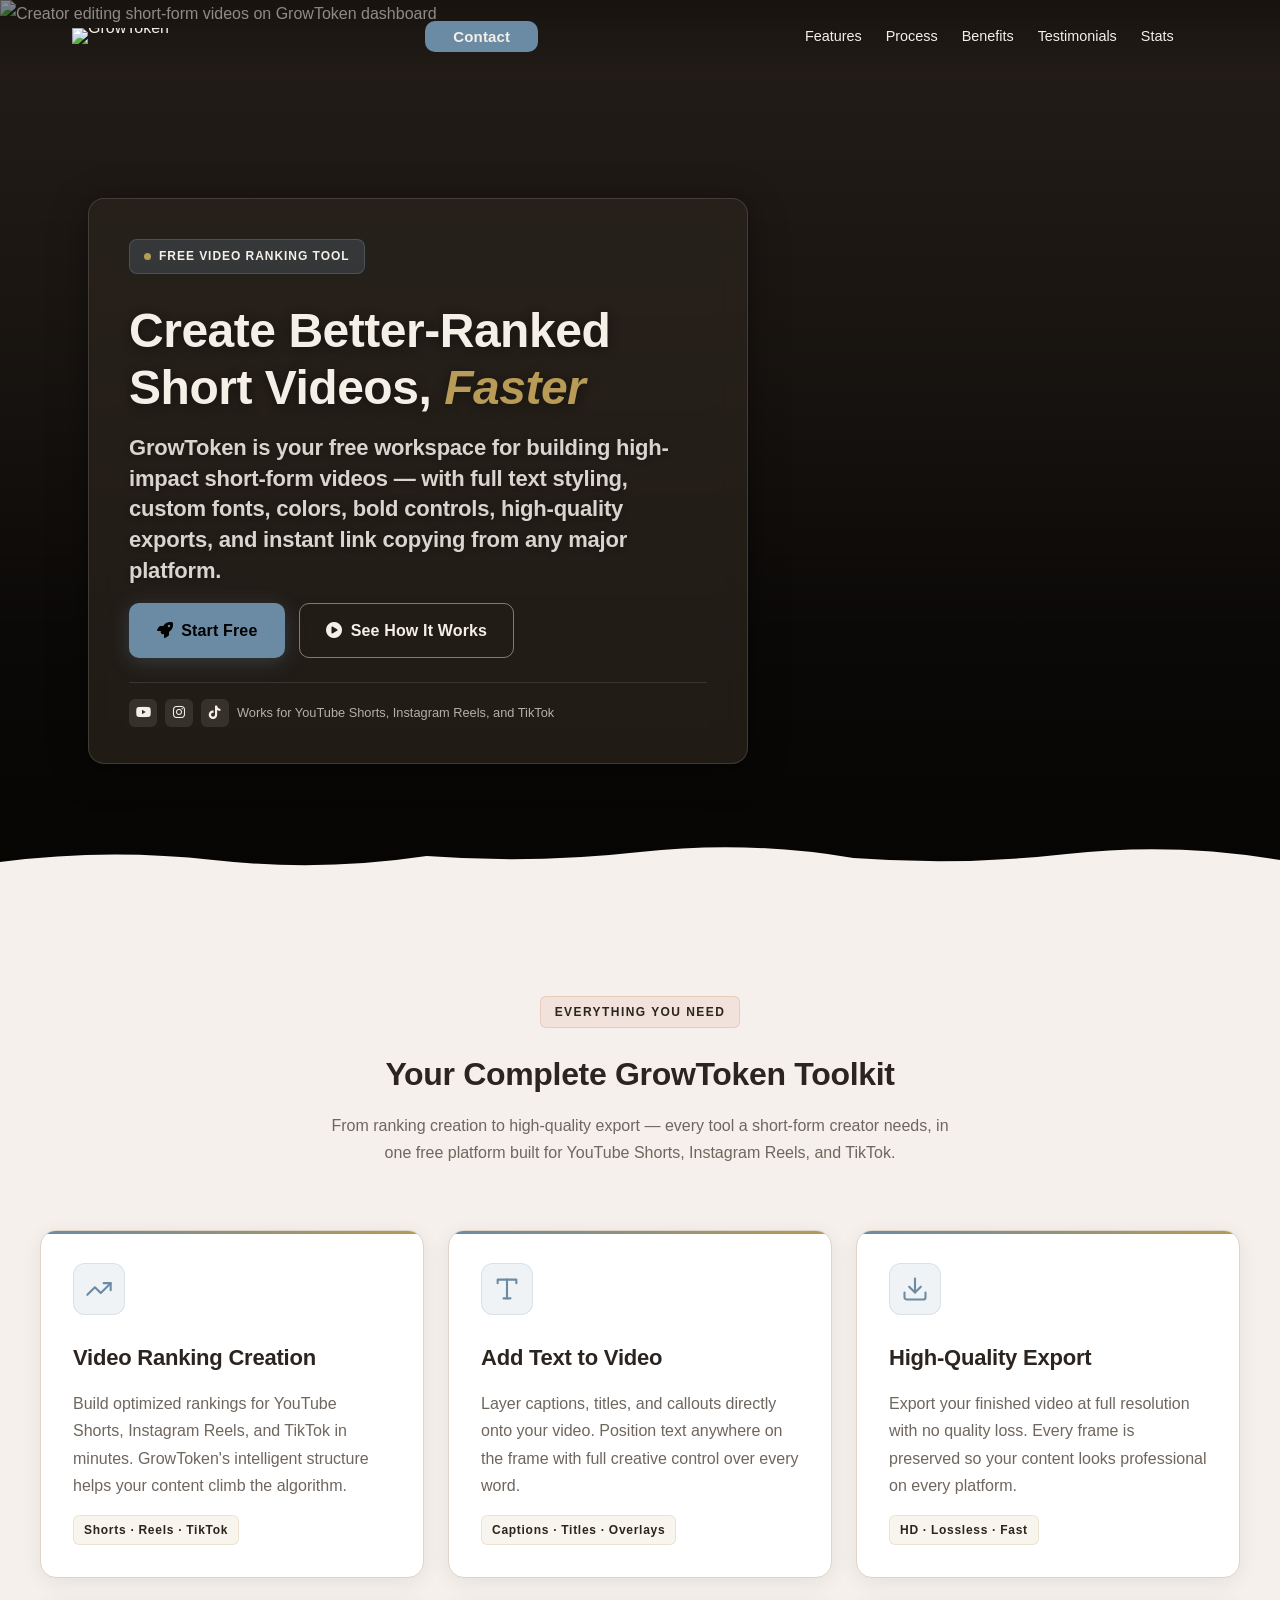
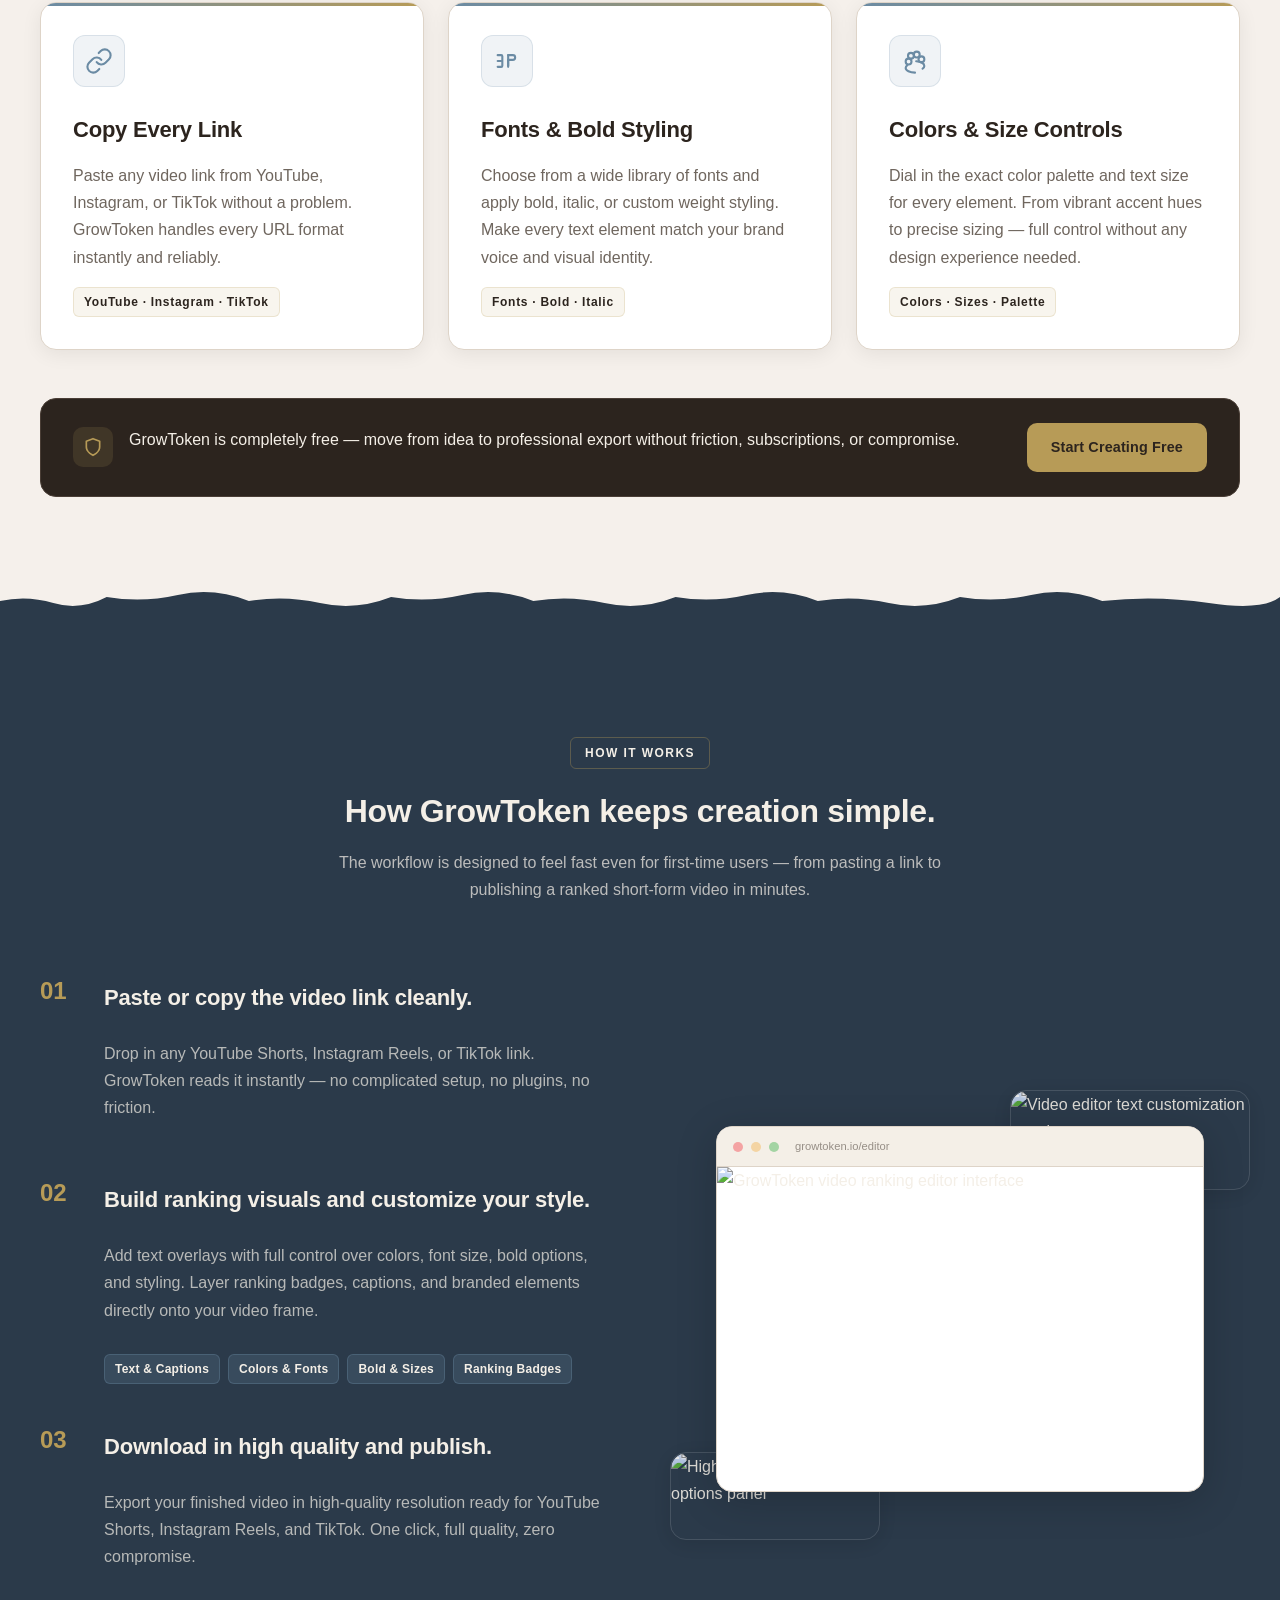
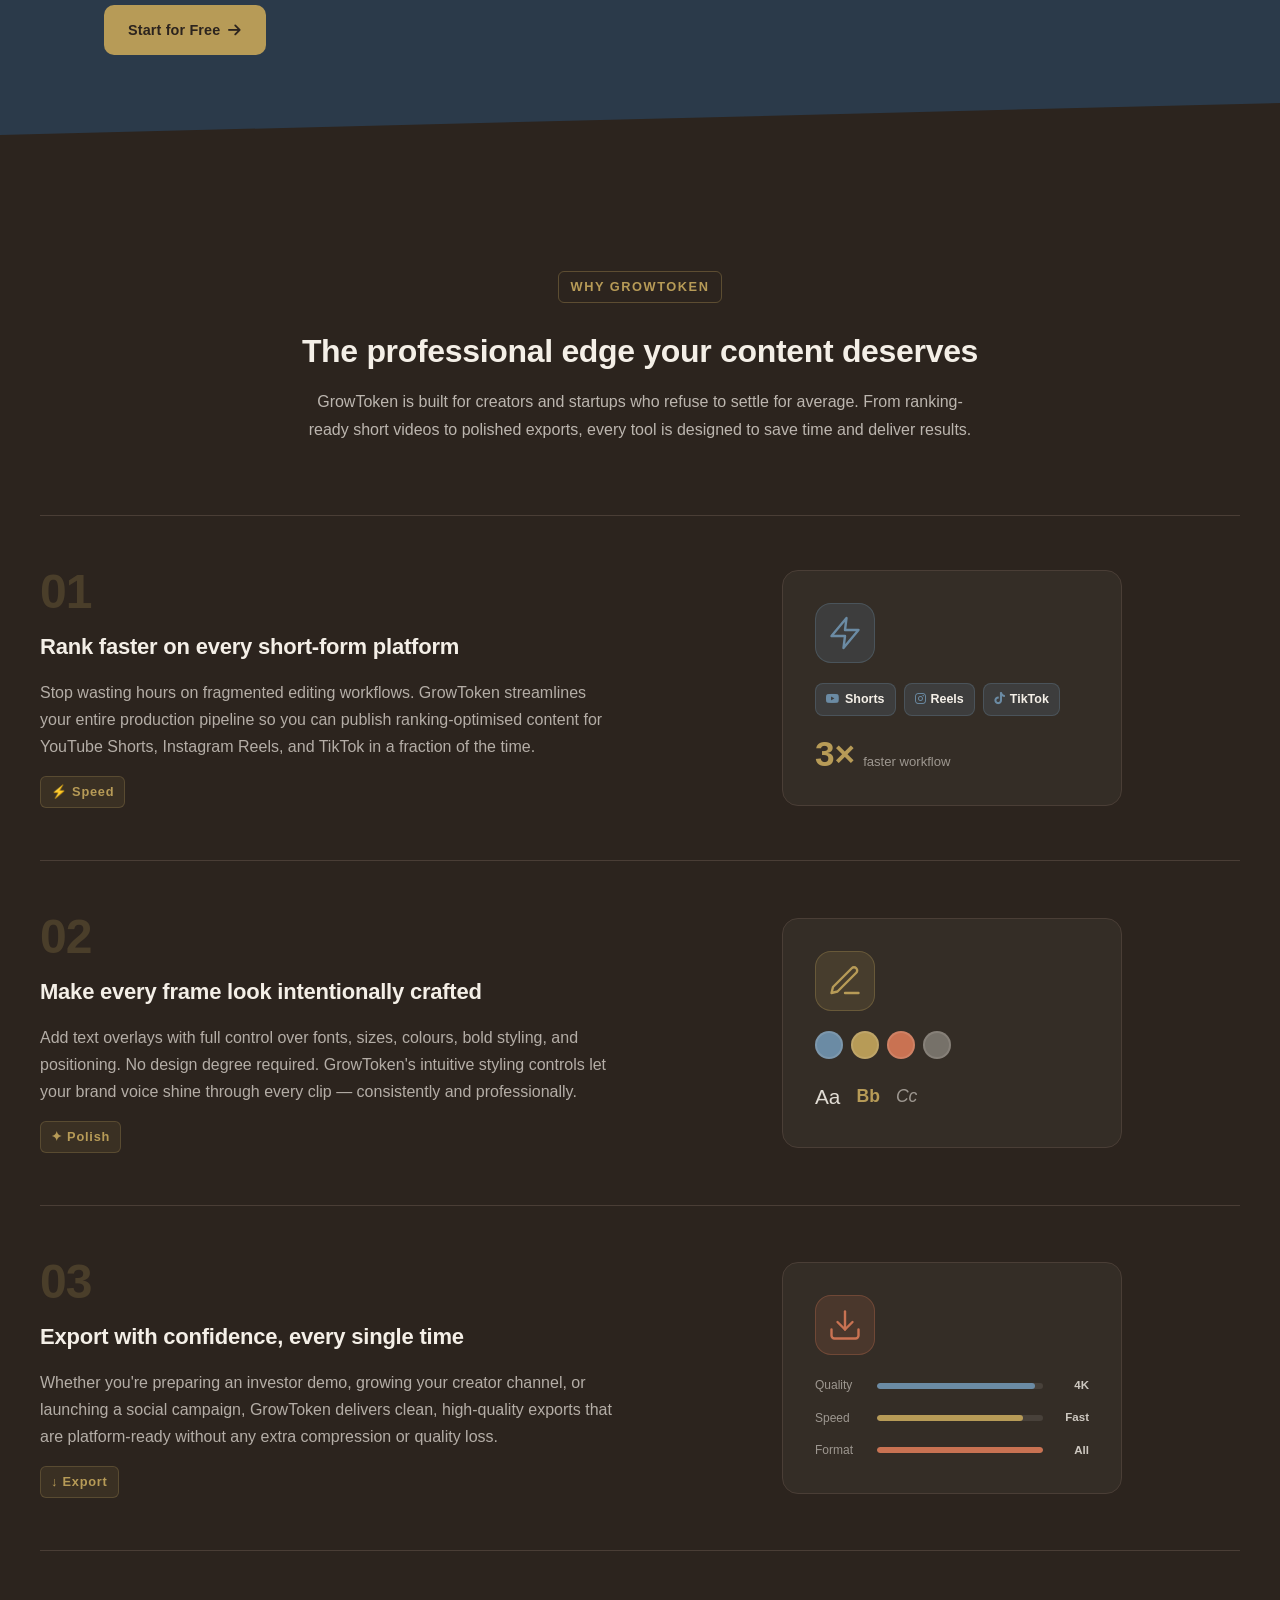
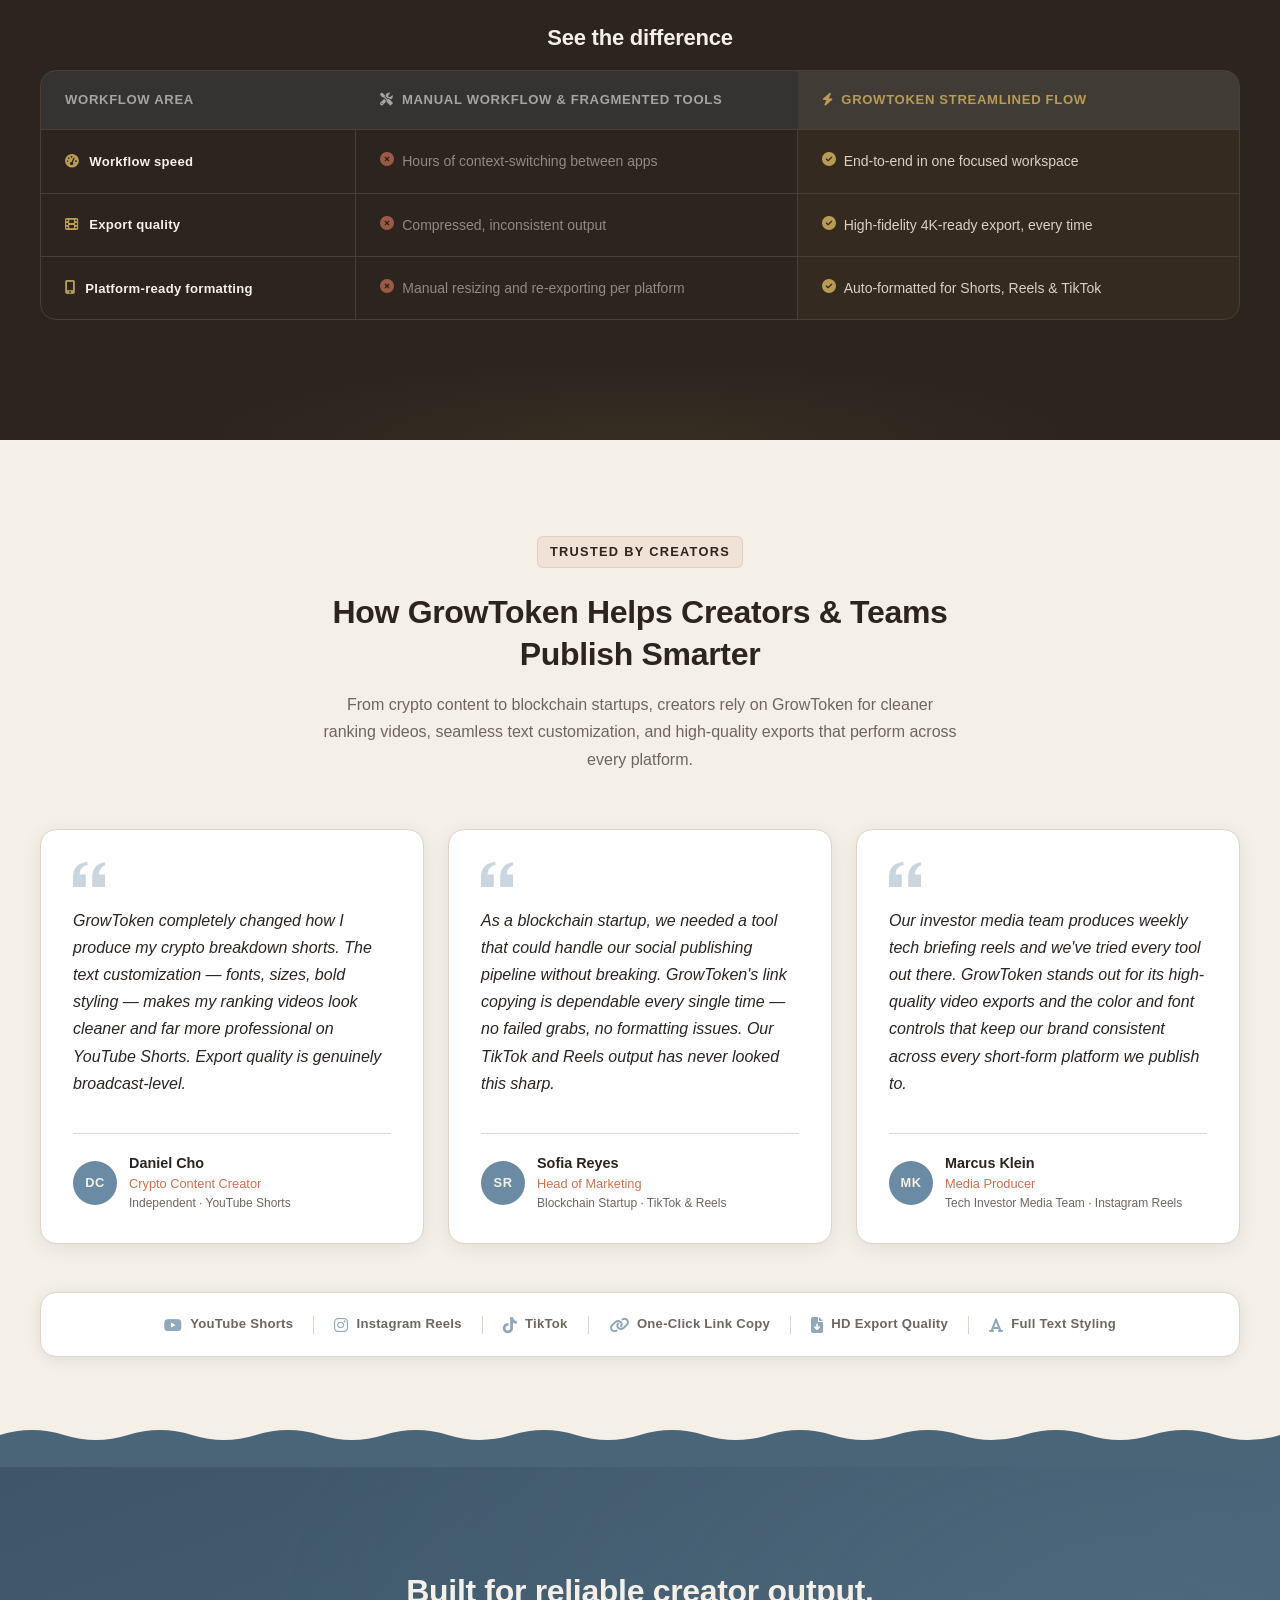
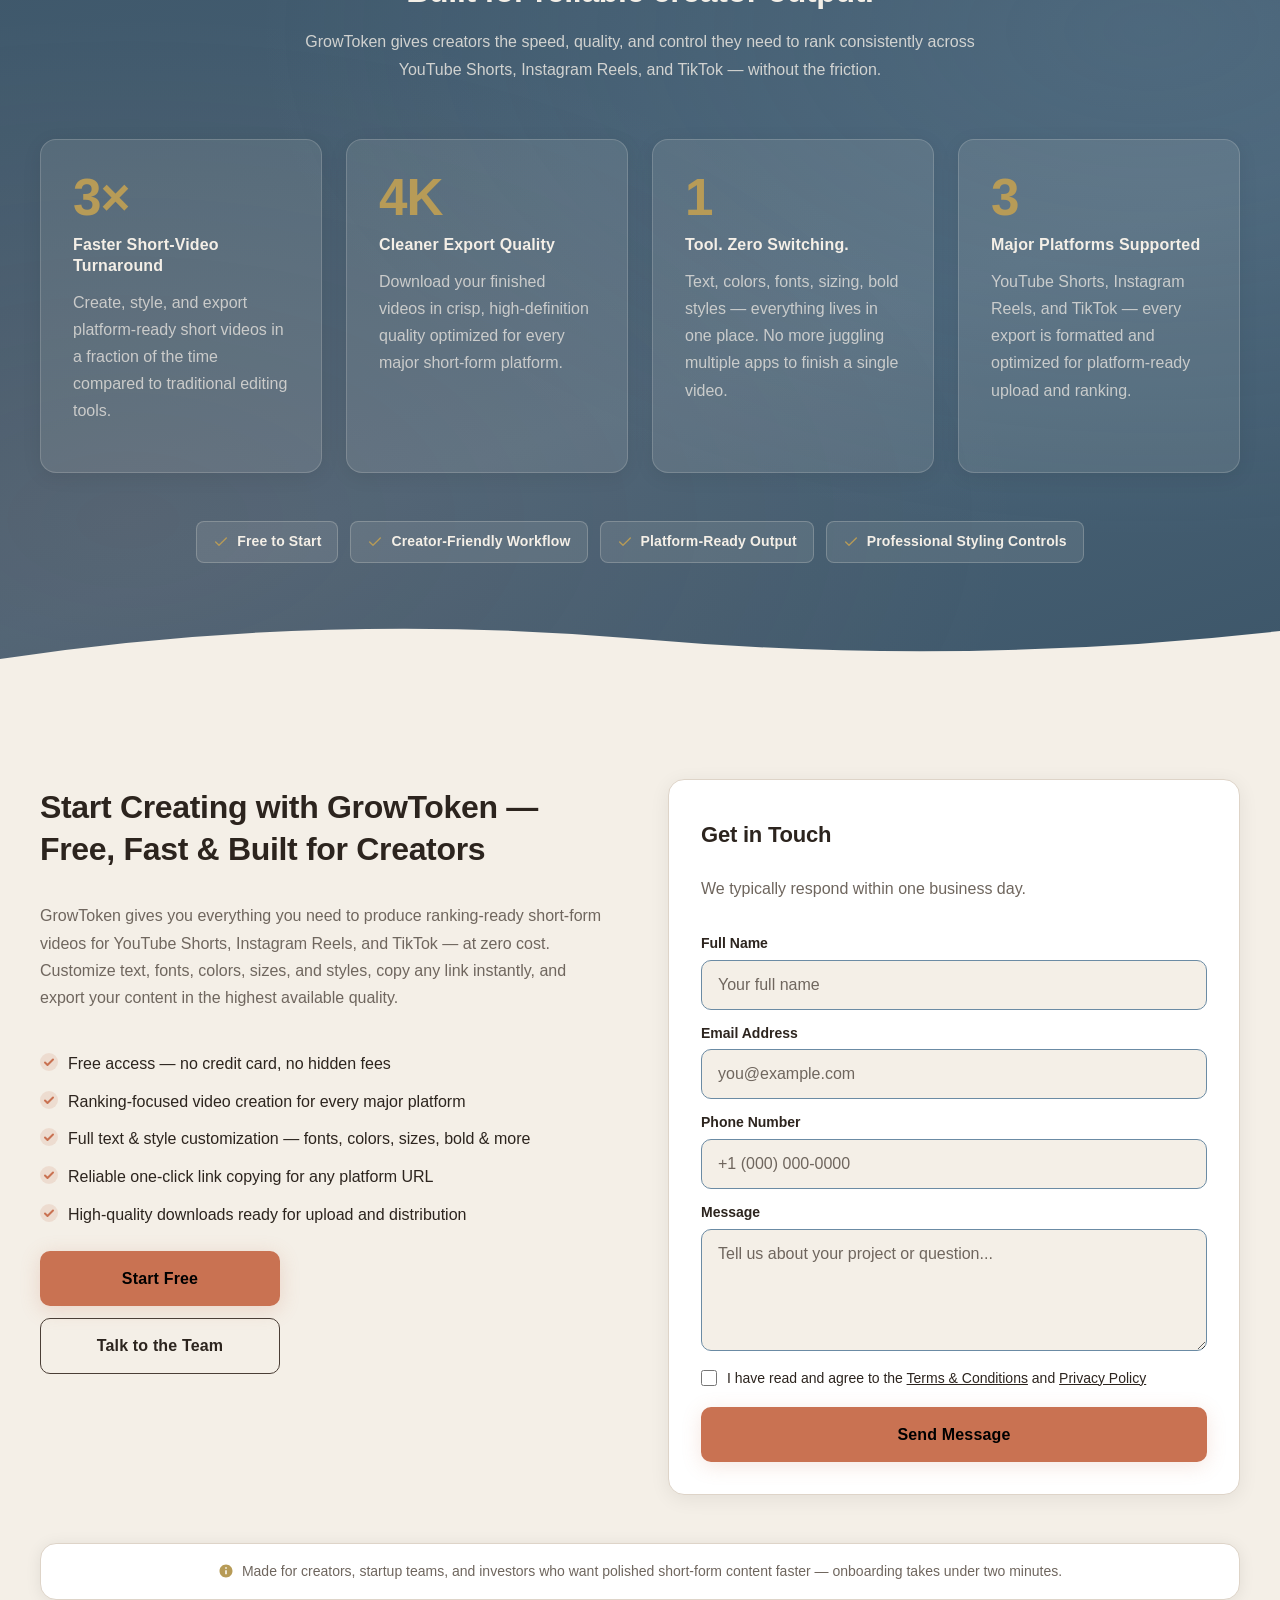
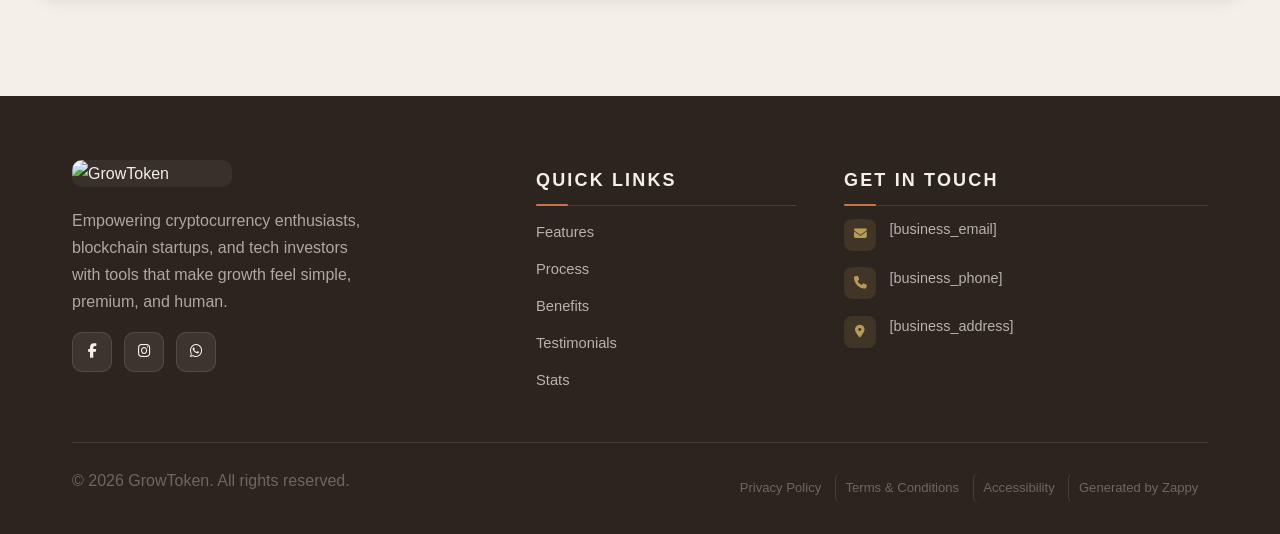
==== public/index.html @ 1a10d941 "Background sync: Progressive GitHub Sync" ====
<!doctype html><html dir="ltr" lang="en"><head><meta charset="UTF-8"><meta content="width=device-width,initial-scale=1" name="viewport"><meta content="index, follow" name="robots"><title>GrowToken — GrowToken</title><meta content="Create a free website called &quot;GrowToken&quot;. this website is about creating Video Ranking for platform like Youtube shorts, instagram Reels and Tiktok. the website" name="description"><meta content="GrowToken, growtoken, GrowToken crypto platform, blockchain token investment platform US" name="keywords"><link href="/assets/favicon.ico" rel="icon" type="image/x-icon"><link href="/assets/favicon-16x16.png" rel="icon" type="image/png" sizes="16x16"><link href="/assets/favicon-32x32.png" rel="icon" type="image/png" sizes="32x32"><link href="/assets/favicon-48x48.png" rel="icon" type="image/png" sizes="48x48"><link href="/assets/favicon-192x192.png" rel="icon" type="image/png" sizes="192x192"><link href="/assets/favicon-512x512.png" rel="icon" type="image/png" sizes="512x512"><link href="/assets/apple-touch-icon.png" rel="apple-touch-icon"><script>!function(){"use strict";var t="fbf30a2e-ebcd-4158-b88f-40928b548bb9",e="https://api.zappy5.com/api/analytics/track",a=18e5,n=2592e6,o=!0,i=!0,r=!0;var s=function(){var e="zappy_visitor_"+t,a=null;try{if(a=localStorage.getItem(e)){var o=JSON.parse(a),i=Date.now();if(i-o.created<n)return o.lastSeen=i,localStorage.setItem(e,JSON.stringify(o)),o.id}}catch(t){console.warn("Zappy Analytics: LocalStorage not available")}var r="zv_"+Date.now()+"_"+Math.random().toString(36).substr(2,9);try{localStorage.setItem(e,JSON.stringify({id:r,created:Date.now(),lastSeen:Date.now()}))}catch(t){}return r}(),c=function(){var e="zappy_session_"+t,n=null;try{if(n=sessionStorage.getItem(e)){var o=JSON.parse(n),i=Date.now();if(i-o.timestamp<a)return o.timestamp=i,sessionStorage.setItem(e,JSON.stringify(o)),o.id}}catch(t){console.warn("Zappy Analytics: SessionStorage not available")}var r="zs_"+Date.now()+"_"+Math.random().toString(36).substr(2,9);try{sessionStorage.setItem(e,JSON.stringify({id:r,timestamp:Date.now()}))}catch(t){}return r}();function l(a,n){n=n||{};var o={website_id:t,event_type:a,page_path:window.location.pathname,referrer:document.referrer||"direct",visitor_id:s,session_id:c,metadata:n};if(navigator.sendBeacon){var i=new Blob([JSON.stringify(o)],{type:"application/json"});navigator.sendBeacon(e,i)}else fetch(e,{method:"POST",headers:{"Content-Type":"application/json"},body:JSON.stringify(o),keepalive:!0}).catch(function(t){console.warn("Zappy Analytics: Failed to track event",t)})}o&&l("pageview",{title:document.title,url:window.location.href}),i&&document.addEventListener("click",function(t){var e=t.target;if("BUTTON"===e.tagName||e.closest("button")){var a="BUTTON"===e.tagName?e:e.closest("button");l("click",{element:"button",text:a.textContent.trim().substring(0,100),id:a.id||null,class:a.className||null})}else if("A"===e.tagName||e.closest("a")){var n="A"===e.tagName?e:e.closest("a");l("navigation",{element:"link",text:n.textContent.trim().substring(0,100),href:n.href,external:n.hostname!==window.location.hostname})}},!0),r&&document.addEventListener("submit",function(t){var e=t.target;l("form_submit",{form_id:e.id||null,form_name:e.name||null,form_action:e.action||null,form_method:e.method||"GET"})},!0);var d=Date.now();window.addEventListener("beforeunload",function(){l("page_unload",{time_on_page:Math.floor((Date.now()-d)/1e3),page_path:window.location.pathname})}),window.zappyAnalytics={track:l,getVisitorId:function(){return s},getSessionId:function(){return c}}}()</script><meta content="GrowToken — GrowToken" property="og:title"><meta content="Create a free website called &quot;GrowToken&quot;. this website is about creating Video Ranking for platform like Youtube shorts, instagram Reels and Tiktok. the website" property="og:description"><meta content="summary_large_image" name="twitter:card"><meta content="GrowToken — GrowToken" name="twitter:title"><meta content="Create a free website called &quot;GrowToken&quot;. this website is about creating Video Ranking for platform like Youtube shorts, instagram Reels and Tiktok. the website" name="twitter:description"><meta content="website" property="og:type"><meta content="en_US" property="og:locale"><link href="https://cdnjs.cloudflare.com/ajax/libs/font-awesome/6.4.0/css/all.min.css" rel="stylesheet"><link href="/assets/favicon.ico" rel="icon" type="image/x-icon"><link href="/assets/favicon-16x16.png" rel="icon" type="image/png" sizes="16x16"><link href="/assets/favicon-32x32.png" rel="icon" type="image/png" sizes="32x32"><link href="/assets/favicon-48x48.png" rel="icon" type="image/png" sizes="48x48"><link href="/assets/favicon-192x192.png" rel="icon" type="image/png" sizes="192x192"><link href="/assets/favicon-512x512.png" rel="icon" type="image/png" sizes="512x512"><link href="/assets/apple-touch-icon.png" rel="apple-touch-icon"><link href="https://cdn.jsdelivr.net/npm/vanilla-cookieconsent@3/dist/cookieconsent.css" rel="stylesheet"><script src="https://cdn.jsdelivr.net/npm/vanilla-cookieconsent@3/dist/cookieconsent.umd.js"></script><script src="https://cdn.jsdelivr.net/gh/mickidum/acc_toolbar/acctoolbar/acctoolbar.min.js"></script><link href="/styles.css" rel="stylesheet"><style id="zappy-dropdown-submenu-styles">#navMenu li:has(.sub-menu),.nav-menu li:has(.sub-menu),.navbar li:has(.sub-menu),nav li:has(.sub-menu){position:relative}#navMenu .sub-menu,.nav-menu .sub-menu,.navbar .sub-menu,nav .sub-menu{display:block!important;position:absolute!important;top:100%;left:0;min-width:220px;background:#fff;border-radius:8px;box-shadow:0 8px 25px rgba(0,0,0,.15);padding:8px 0;opacity:0;visibility:hidden;transform:translateY(10px);transition:all .3s ease;z-index:1000;list-style:none;pointer-events:none}#navMenu li:hover>.sub-menu,.nav-menu li:hover>.sub-menu,.navbar li:hover>.sub-menu,nav li:hover>.sub-menu{opacity:1!important;visibility:visible!important;transform:translateY(0)!important;pointer-events:auto!important}.sub-menu li{list-style:none;margin:0;padding:0}.sub-menu a{display:block!important;padding:10px 16px!important;color:var(--text-dark,#333)!important;font-weight:500;text-decoration:none;white-space:nowrap;transition:background-color .2s}.sub-menu .zappy-nav-child>a{padding-left:28px!important;font-size:.9em!important;opacity:.85!important}[dir=rtl] .sub-menu .zappy-nav-child>a,html[lang=ar] .sub-menu .zappy-nav-child>a,html[lang=he] .sub-menu .zappy-nav-child>a{padding-left:10px!important;padding-right:28px!important}.sub-menu .zappy-nav-parent>a{font-weight:600!important}.sub-menu a:hover{background-color:#f5f5f5}[dir=rtl] .nav-menu .sub-menu,[dir=rtl] .navbar .sub-menu,[dir=rtl] nav .sub-menu,html[lang=ar] .nav-menu .sub-menu,html[lang=ar] .navbar .sub-menu,html[lang=ar] nav .sub-menu,html[lang=he] .nav-menu .sub-menu,html[lang=he] .navbar .sub-menu,html[lang=he] nav .sub-menu{left:auto!important;right:0!important}.sub-menu:empty,.sub-menu:not(:has(li)):not(:has(> a)),.sub-menu:not(:has(li:not(.zappy-hidden-menu-item))):not(:has(> a)){display:none!important;opacity:0!important;visibility:hidden!important;pointer-events:none!important}li:has(.menu-group-title):hover>.sub-menu{opacity:1!important;visibility:visible!important;transform:translateY(0)!important;pointer-events:auto!important}#navMenu>li>.menu-group-title,.nav-menu>li>.menu-group-title{display:inline-block;padding:.5rem 1rem;cursor:default;user-select:none}@media (max-width:768px){#navMenu .sub-menu,.nav-menu .sub-menu,.navbar .sub-menu,nav .sub-menu{position:static!important;transform:none!important;box-shadow:none!important;background:0 0!important;max-height:0;overflow:hidden;opacity:0;visibility:hidden;transition:max-height .3s ease,opacity .3s ease;padding:0!important;border-radius:0!important}#navMenu .sub-menu.mobile-expanded,.nav-menu .sub-menu.mobile-expanded,.navbar .sub-menu.mobile-expanded{max-height:none!important;overflow-y:visible!important;opacity:1!important;visibility:visible!important;padding:8px 0 8px 16px!important}[dir=rtl] .sub-menu.mobile-expanded,html[lang=he] .sub-menu.mobile-expanded{padding:8px 16px 8px 0!important}#navMenu li:hover>.sub-menu,.nav-menu li:hover>.sub-menu,.navbar li:hover>.sub-menu,nav li:hover>.sub-menu{opacity:0;visibility:hidden;pointer-events:none}#navMenu li>.sub-menu.mobile-expanded,.nav-menu li>.sub-menu.mobile-expanded,.navbar li>.sub-menu.mobile-expanded,nav li>.sub-menu.mobile-expanded{opacity:1!important;visibility:visible!important;pointer-events:auto!important}#navMenu li:has(.sub-menu),.nav-menu li:has(.sub-menu),.navbar li:has(.sub-menu),nav li:has(.sub-menu){display:flex!important;flex-wrap:wrap!important;align-items:center!important;position:relative!important;min-height:44px!important}#navMenu li:has(.sub-menu)>a,.nav-menu li:has(.sub-menu)>a,.navbar li:has(.sub-menu)>a,nav li:has(.sub-menu)>a{flex:1!important;min-width:0!important}#navMenu li:has(.sub-menu)>.menu-group-title,.nav-menu li:has(.sub-menu)>.menu-group-title,.navbar li:has(.sub-menu)>.menu-group-title,nav li:has(.sub-menu)>.menu-group-title{flex:1!important;min-width:0!important;padding:0!important;line-height:inherit!important}#navMenu li:has(.sub-menu)>.sub-menu,.nav-menu li:has(.sub-menu)>.sub-menu,.navbar li:has(.sub-menu)>.sub-menu,nav li:has(.sub-menu)>.sub-menu{flex-basis:100%!important;width:100%!important}#navMenu li:has(.sub-menu)>a [class*=arrow],#navMenu li:has(.sub-menu)>a [class*=chevron],.nav-menu li:has(.sub-menu)>a .fa-angle-down,.nav-menu li:has(.sub-menu)>a .fa-chevron-down,.nav-menu li:has(.sub-menu)>a [class*=arrow],.nav-menu li:has(.sub-menu)>a [class*=chevron],nav li:has(.sub-menu)>a [class*=arrow],nav li:has(.sub-menu)>a [class*=chevron]{display:none!important;visibility:hidden!important}.mobile-submenu-toggle{display:flex!important;align-items:center!important;justify-content:center!important;width:44px!important;height:auto!important;background:0 0!important;border:none!important;cursor:pointer!important;color:var(--text-light)!important;position:static!important;flex-shrink:0!important;align-self:stretch!important;z-index:2!important;padding:0!important;margin:0!important}.mobile-submenu-toggle::after{content:''!important;width:0!important;height:0!important;border-left:6px solid transparent!important;border-right:6px solid transparent!important;border-top:7px solid currentColor!important;transition:transform .3s ease!important}.mobile-submenu-toggle.expanded::after{transform:rotate(180deg)!important}.sub-menu a{padding:10px 0!important;display:block!important;color:var(--text-light)!important;white-space:normal!important}.sub-menu .zappy-nav-child>a{padding-left:28px!important;font-size:.9em!important;opacity:.85!important}[dir=rtl] .sub-menu .zappy-nav-child>a,html[lang=ar] .sub-menu .zappy-nav-child>a,html[lang=he] .sub-menu .zappy-nav-child>a{padding-left:0!important;padding-right:28px!important}.sub-menu .zappy-nav-parent>a{font-weight:600!important}#navMenu.active,.nav-menu.active{max-width:100vw!important;overflow-x:hidden!important;box-sizing:border-box!important}.navbar .sub-menu li a,.zappy-products-dropdown .sub-menu a,nav.navbar .sub-menu li a{color:var(--text-light)!important}}@media (min-width:769px){.mobile-submenu-toggle{display:none!important}}</style><style id="zappy-widget-visibility">#mic-access-tool-box,#mic-access-tool-general-button,#mic-init-access-tool #mic-access-tool-box,#mic-init-access-tool #mic-access-tool-general-button,#mic-init-access-tool .mic-access-tool-general-button,._access-icon,._access-menu,.mic-access-tool-box,.mic-access-tool-general-button,div[id*=mic-access-tool-box]{display:none!important;visibility:hidden!important;opacity:0!important;pointer-events:none!important}</style></head><body><nav class="navbar"><button class="mobile-toggle" aria-label="Menu" id="mobileToggle"><svg viewBox="0 0 24 24" fill="none" height="24" width="24" class="hamburger-icon"><path d="M3 12h18M3 6h18M3 18h18" stroke="currentColor" stroke-linecap="round" stroke-width="2"></path></svg> <svg viewBox="0 0 24 24" fill="none" height="24" width="24" class="close-icon" style="display:none"><path d="M18 6L6 18M6 6l12 12" stroke="currentColor" stroke-linecap="round" stroke-width="2"></path></svg></button> <button class="phone-header-btn" aria-label="Call" data-phone=""><svg viewBox="0 0 24 24" fill="currentColor" height="20" width="20"><path d="M22 16.92v3a2 2 0 0 1-2.18 2 19.79 19.79 0 0 1-8.63-3.07 19.5 19.5 0 0 1-6-6 19.79 19.79 0 0 1-3.07-8.67A2 2 0 0 1 4.11 2h3a2 2 0 0 1 2 1.72 12.84 12.84 0 0 0 .7 2.81 2 2 0 0 1-.45 2.11L8.09 9.91a16 16 0 0 0 6 6l1.27-1.27a2 2 0 0 1 2.11-.45 12.84 12.84 0 0 0 2.81.7A2 2 0 0 1 22 16.92z"></path></svg></button><div class="nav-container"><div class="nav-brand"><a href="/" class="logo-link"><img alt="GrowToken" src="/assets/growtoken-general-logo.webp" class="logo"></a></div><ul class="nav-menu" id="navMenu"><li><a href="#features">Features</a></li><li><a href="#process">Process</a></li><li><a href="#benefits">Benefits</a></li><li><a href="#testimonials">Testimonials</a></li><li><a href="#stats">Stats</a></li></ul><div class="nav-cta-container"><a href="#contact" class="nav-cta-btn">Contact</a></div></div></nav><script>window.addEventListener("load",function(){const e=document.querySelector(".navbar, nav, header");if(!e)return void console.log("[Navbar] Navbar element not found");let t=document.getElementById("mobileToggle")||document.querySelector(".mobile-toggle")||document.querySelector(".hamburger")||document.querySelector(".hamburger-menu")||document.querySelector(".menu-toggle")||document.querySelector(".burger-menu")||document.querySelector('[aria-label="Menu"]')||document.querySelector('[aria-label="תפריט"]');const o=document.querySelector(".phone-header-btn"),n=window.getComputedStyle(e);let r=n.backgroundColor;if(console.log("[Navbar] Initial navbar background:",r),"transparent"===r||"rgba(0, 0, 0, 0)"===r||r.startsWith("rgba")&&r.includes(", 0)")){const e=n.backgroundImage;if(e&&"none"!==e)console.log("[Navbar] Navbar has background image/gradient, using dark text"),r="rgb(240, 240, 240)";else{const e=window.getComputedStyle(document.body).backgroundColor;console.log("[Navbar] Navbar transparent, using body background:",e),r=e}}const i=r.match(/\d+/g);if(i&&i.length>=3){const e=(.299*parseInt(i[0])+.587*parseInt(i[1])+.114*parseInt(i[2]))/255;console.log("[Navbar] Mobile button colors preserved from Claude CSS (luminance:",e.toFixed(2)+")");const n=document.createElement("style");n.id="zappy-mobile-nav-fix";document.documentElement.lang;document.documentElement.dir,n.textContent='\n        /* Hide mobile buttons on desktop, show only on mobile */\n        @media (min-width: 769px) {\n          .mobile-toggle,\n          .phone-header-btn {\n            display: none !important;\n          }\n        }\n        \n        /* Show and position mobile buttons correctly on mobile */\n        @media (max-width: 768px) {\n          .mobile-toggle,\n          .phone-header-btn {\n            position: absolute !important;\n            top: 50% !important;\n            transform: translateY(-50%) !important;\n            z-index: 1001 !important;\n            display: flex !important;\n            align-items: center !important;\n            justify-content: center !important;\n            width: 36px !important;\n            height: 36px !important;\n            border-radius: 50% !important;\n            border: none !important;\n            cursor: pointer !important;\n            padding: 6px !important;\n            background: none !important;\n            color: var(--nav-text, var(--text-light)) !important;\n          }\n          \n          /* LTR positioning (default): hamburger LEFT, phone RIGHT */\n          html:not([dir="rtl"]):not([lang="he"]):not([lang="ar"]) .mobile-toggle,\n          html[dir="ltr"] .mobile-toggle {\n            left: 12px !important;\n            right: auto !important;\n          }\n          html:not([dir="rtl"]):not([lang="he"]):not([lang="ar"]) .phone-header-btn,\n          html[dir="ltr"] .phone-header-btn {\n            right: 12px !important;\n            left: auto !important;\n          }\n          \n          /* RTL positioning: hamburger RIGHT, phone LEFT */\n          html[dir="rtl"] .mobile-toggle,\n          html[lang="he"] .mobile-toggle,\n          html[lang="ar"] .mobile-toggle {\n            right: 12px !important;\n            left: auto !important;\n          }\n          html[dir="rtl"] .phone-header-btn,\n          html[lang="he"] .phone-header-btn,\n          html[lang="ar"] .phone-header-btn {\n            left: 12px !important;\n            right: auto !important;\n          }\n          \n          /* CRITICAL: Ensure nav-container has min-height on mobile */\n          /* All children are positioned absolutely/fixed on mobile, so height:auto collapses to 0 */\n          .nav-container {\n            min-height: 70px !important;\n            position: relative !important;\n          }\n          \n          /* Ensure SVG icons are properly sized and inherit color */\n          .mobile-toggle svg,\n          .phone-header-btn svg {\n            width: 24px !important;\n            height: 24px !important;\n            /* Don\'t force display - let JavaScript control hamburger/close toggle */\n          }\n          \n          /* Reset nav-cta-container on mobile - remove desktop box-shadow/padding */\n          /* that creates a visible ghost box when CTA button is hidden */\n          .nav-cta-container {\n            box-shadow: none !important;\n            padding: 0 !important;\n          }\n          \n          /* Hide nav-cta-container entirely on mobile when there\'s no lang-switcher */\n          /* (only the CTA button is inside, and it\'s hidden on mobile) */\n          .nav-cta-container:not(:has(.lang-switcher)) {\n            display: none !important;\n          }\n          \n          /* CRITICAL: Prevent hero image fade gradient from bleeding over headline text */\n          /* The .image-fade-gradient has bottom: -30px (extends below parent) */\n          /* On mobile stacked layout, this overlaps the h1 text below the image */\n          .hero-image-column {\n            overflow: hidden !important;\n          }\n          .image-fade-gradient {\n            bottom: 0 !important;\n          }\n          \n          /* Hide desktop language switcher on mobile - hamburger menu handles it */\n          /* High specificity to override stored CSS */\n          .lang-switcher,\n          .nav-cta-container .lang-switcher,\n          .nav-container .lang-switcher,\n          .navbar .lang-switcher,\n          .navbar .nav-cta-container .lang-switcher {\n            display: none !important;\n          }\n        }\n      ';const r=document.getElementById("zappy-mobile-nav-fix");r&&r.remove(),document.head.appendChild(n),console.log("[Navbar] Critical CSS injected for mobile nav positioning");const l=window.innerWidth<=768;if(t){const e=t.querySelector(".hamburger-icon"),o=t.querySelector(".close-icon");e&&(e.style.setProperty("width","24px","important"),e.style.setProperty("height","24px","important"),e.style.setProperty("display","block","important")),o&&(o.style.setProperty("width","24px","important"),o.style.setProperty("height","24px","important"),o.style.setProperty("display","none","important")),l?(t.style.setProperty("position","absolute","important"),t.style.setProperty("top","50%","important"),t.style.setProperty("transform","translateY(-50%)","important"),t.style.setProperty("z-index","1001","important"),t.style.removeProperty("left"),t.style.removeProperty("right"),console.log("[Navbar] Mobile toggle positioning applied (mobile viewport)")):(t.style.removeProperty("position"),t.style.removeProperty("top"),t.style.removeProperty("transform"),t.style.removeProperty("z-index"),t.style.removeProperty("left"),t.style.removeProperty("right"),console.log("[Navbar] Desktop viewport - cleared mobile toggle inline positioning"))}if(o){const e=o.querySelector("svg");e&&(e.style.width="24px",e.style.height="24px",e.setAttribute("width","24"),e.setAttribute("height","24")),l?(o.style.setProperty("position","absolute","important"),o.style.setProperty("top","50%","important"),o.style.setProperty("transform","translateY(-50%)","important"),o.style.setProperty("z-index","1001","important"),o.style.removeProperty("left"),o.style.removeProperty("right"),console.log("[Navbar] Phone button positioning applied (mobile viewport)")):(o.style.removeProperty("position"),o.style.removeProperty("top"),o.style.removeProperty("transform"),o.style.removeProperty("z-index"),o.style.removeProperty("left"),o.style.removeProperty("right"),console.log("[Navbar] Desktop viewport - cleared phone button inline positioning"))}}else console.log("[Navbar] Could not parse background color:",r);t=document.getElementById("mobileToggle")||document.querySelector(".mobile-toggle")||document.querySelector(".hamburger")||document.querySelector(".hamburger-menu")||document.querySelector(".menu-toggle")||document.querySelector(".burger-menu")||document.querySelector('[aria-label="Menu"]')||document.querySelector('[aria-label="תפריט"]');const l=document.getElementById("navMenu")||document.querySelector(".nav-menu")||document.querySelector(".nav-links")||document.querySelector("nav ul:not(.submenu)");if(!t||!l)return void console.log("[Navbar] Mobile toggle or menu not found:",{toggle:!!t,menu:!!l});l.id||(l.id="navMenu"),console.log("[Navbar] Initializing mobile menu...");const a=t.cloneNode(!0);t.parentNode.replaceChild(a,t),a.addEventListener("click",function(e){e.preventDefault(),e.stopPropagation();const t=this.querySelector(".hamburger-icon"),o=this.querySelector(".close-icon");l.classList.contains("active")?(l.classList.remove("active"),t&&t.style.setProperty("display","block","important"),o&&o.style.setProperty("display","none","important"),document.body.style.overflow="",console.log("[Navbar] Menu closed")):(l.classList.add("active"),t&&t.style.setProperty("display","none","important"),o&&o.style.setProperty("display","block","important"),document.body.style.overflow="hidden",console.log("[Navbar] Menu opened"))}),l.querySelectorAll("a").forEach(function(e){e.addEventListener("click",function(){if("#"===this.getAttribute("href"))return;const e=a.querySelector(".hamburger-icon"),t=a.querySelector(".close-icon");l.classList.remove("active"),e&&e.style.setProperty("display","block","important"),t&&t.style.setProperty("display","none","important"),document.body.style.overflow="",console.log("[Navbar] Menu closed (link clicked)")})});var s=l.querySelectorAll(".dropdown-toggle");s.forEach(function(e){e.addEventListener("click",function(e){e.preventDefault(),e.stopPropagation();var t=this.closest(".nav-dropdown");t&&(t.parentNode.querySelectorAll(".nav-dropdown.open").forEach(function(e){e!==t&&e.classList.remove("open")}),t.classList.toggle("open"),console.log("[Navbar] Dropdown toggled:",t.classList.contains("open")?"open":"closed"))})}),document.addEventListener("click",function(e){e.target.closest(".nav-dropdown")||document.querySelectorAll(".nav-dropdown.open").forEach(function(e){e.classList.remove("open")})}),console.log("[Navbar] Dropdown handlers initialized for "+s.length+" dropdowns"),o&&o.addEventListener("click",function(){const e=document.querySelectorAll('a[href^="tel:"]'),t=e.length>0?e[0].getAttribute("href").replace("tel:",""):"[business_phone]";window.location.href="tel:"+t,console.log("[Navbar] Phone button clicked")}),console.log("[Navbar] Mobile menu initialized successfully");const p=function(){const e=document.querySelector(".whatsapp-float");e&&(window.innerWidth>=769?(e.style.setProperty("display","none","important"),e.style.setProperty("visibility","hidden","important"),e.style.setProperty("opacity","0","important"),e.style.setProperty("pointer-events","none","important"),console.log("[WhatsApp] Button hidden on desktop")):(e.style.removeProperty("display"),e.style.removeProperty("visibility"),e.style.removeProperty("opacity"),e.style.removeProperty("pointer-events"),console.log("[WhatsApp] Button visible on mobile")))};let c;p(),window.addEventListener("resize",function(){clearTimeout(c),c=setTimeout(p,100)})})</script><main><section class="home-hero-section" data-layout-spec="Home-hero" id="hero" data-hero-type="fullscreen-scrim"><div class="home-hero-bg"><img alt="Creator editing short-form videos on GrowToken dashboard" src="/assets/site-home-hero-image-1.webp" data-context="A warm cinematic wide-angle shot of a modern content creator at a sleek editing desk, working on a polished video editing dashboard on a large monitor. The screen shows short-form video editing tools with colorful text overlays, font controls, and platform icons for YouTube Shorts, Instagram Reels, and TikTok. The room has soft warm ambient lighting with dusty blue and terracotta UI accents visible on screen. Bokeh blur in the background creates a professional studio atmosphere. Realistic, editorial photography style, muted warm tones." data-placeholder="home-hero-image-1" height="900" width="1440" data-hero-bg="true"></div><div class="home-hero-scrim" aria-hidden="true"></div><div class="home-hero-container"><div class="home-hero-card"><div class="home-hero-badge"><span class="home-hero-badge-dot" aria-hidden="true"></span> Free Video Ranking Tool</div><h1 class="home-hero-h1">Create Better-Ranked<br>Short Videos, <em>Faster</em></h1><h3 class="home-hero-subtitle">GrowToken is your free workspace for building high-impact short-form videos — with full text styling, custom fonts, colors, bold controls, high-quality exports, and instant link copying from any major platform.</h3><div class="home-hero-ctas"><a href="#start" class="home-hero-btn-primary"><i class="fa-solid fa-rocket" aria-hidden="true"></i> Start Free </a><a href="#how-it-works" class="home-hero-btn-secondary"><i class="fa-solid fa-circle-play" aria-hidden="true"></i> See How It Works</a></div><div class="home-hero-trust"><span class="home-hero-trust-icon"><i class="fa-brands fa-youtube" aria-hidden="true"></i></span> <span class="home-hero-trust-icon"><i class="fa-brands fa-instagram" aria-hidden="true"></i></span> <span class="home-hero-trust-icon"><i class="fa-brands fa-tiktok" aria-hidden="true"></i></span> <span class="home-hero-trust-text">Works for YouTube Shorts, Instagram Reels, and TikTok</span></div></div></div><div class="home-hero-divider-wrapper"><svg viewBox="0 0 1440 80" xmlns="http://www.w3.org/2000/svg" aria-hidden="true" data-no-icon-edit="true" preserveAspectRatio="none"><path d="M0,80 L0,42 Q120,28 240,40 T480,36 Q600,44 720,32 T960,38 Q1080,46 1200,34 T1440,40 L1440,80 Z" fill="#F5F0EB"></path></svg></div></section><section class="home-features-section" data-layout-spec="Home-features" id="features"><div class="home-features-container"><div class="home-features-intro"><span class="home-features-eyebrow">Everything You Need</span><h2 class="home-features-heading">Your Complete GrowToken Toolkit</h2><p class="home-features-subtext">From ranking creation to high-quality export — every tool a short-form creator needs, in one free platform built for YouTube Shorts, Instagram Reels, and TikTok.</p></div><div class="home-features-grid"><article class="home-feature-card"><div class="home-feature-icon-wrap"><svg viewBox="0 0 24 24" xmlns="http://www.w3.org/2000/svg" fill="none" height="28" width="28" data-element-type="icon" data-icon-type="svg" stroke="currentColor" stroke-linecap="round" stroke-linejoin="round" stroke-width="1.8" aria-hidden="true"><polyline points="22 7 13.5 15.5 8.5 10.5 2 17"></polyline><polyline points="16 7 22 7 22 13"></polyline></svg></div><div class="home-feature-content"><h3 class="home-feature-title">Video Ranking Creation</h3><p class="home-feature-desc">Build optimized rankings for YouTube Shorts, Instagram Reels, and TikTok in minutes. GrowToken's intelligent structure helps your content climb the algorithm.</p><span class="home-feature-tag">Shorts · Reels · TikTok</span></div></article><article class="home-feature-card"><div class="home-feature-icon-wrap"><svg viewBox="0 0 24 24" xmlns="http://www.w3.org/2000/svg" fill="none" height="28" width="28" data-element-type="icon" data-icon-type="svg" stroke="currentColor" stroke-linecap="round" stroke-linejoin="round" stroke-width="1.8" aria-hidden="true"><path d="M4 7V4h16v3"></path><path d="M9 20h6"></path><path d="M12 4v16"></path></svg></div><div class="home-feature-content"><h3 class="home-feature-title">Add Text to Video</h3><p class="home-feature-desc">Layer captions, titles, and callouts directly onto your video. Position text anywhere on the frame with full creative control over every word.</p><span class="home-feature-tag">Captions · Titles · Overlays</span></div></article><article class="home-feature-card"><div class="home-feature-icon-wrap"><svg viewBox="0 0 24 24" xmlns="http://www.w3.org/2000/svg" fill="none" height="28" width="28" data-element-type="icon" data-icon-type="svg" stroke="currentColor" stroke-linecap="round" stroke-linejoin="round" stroke-width="1.8" aria-hidden="true"><path d="M21 15v4a2 2 0 0 1-2 2H5a2 2 0 0 1-2-2v-4"></path><polyline points="7 10 12 15 17 10"></polyline><line x1="12" x2="12" y1="15" y2="3"></line></svg></div><div class="home-feature-content"><h3 class="home-feature-title">High-Quality Export</h3><p class="home-feature-desc">Export your finished video at full resolution with no quality loss. Every frame is preserved so your content looks professional on every platform.</p><span class="home-feature-tag">HD · Lossless · Fast</span></div></article><article class="home-feature-card"><div class="home-feature-icon-wrap"><svg viewBox="0 0 24 24" xmlns="http://www.w3.org/2000/svg" fill="none" height="28" width="28" data-element-type="icon" data-icon-type="svg" stroke="currentColor" stroke-linecap="round" stroke-linejoin="round" stroke-width="1.8" aria-hidden="true"><path d="M10 13a5 5 0 0 0 7.54.54l3-3a5 5 0 0 0-7.07-7.07l-1.72 1.71"></path><path d="M14 11a5 5 0 0 0-7.54-.54l-3 3a5 5 0 0 0 7.07 7.07l1.71-1.71"></path></svg></div><div class="home-feature-content"><h3 class="home-feature-title">Copy Every Link</h3><p class="home-feature-desc">Paste any video link from YouTube, Instagram, or TikTok without a problem. GrowToken handles every URL format instantly and reliably.</p><span class="home-feature-tag">YouTube · Instagram · TikTok</span></div></article><article class="home-feature-card"><div class="home-feature-icon-wrap"><svg viewBox="0 0 24 24" xmlns="http://www.w3.org/2000/svg" fill="none" height="28" width="28" data-element-type="icon" data-icon-type="svg" stroke="currentColor" stroke-linecap="round" stroke-linejoin="round" stroke-width="1.8" aria-hidden="true"><path d="M4 7h3a1 1 0 0 1 1 1v8a1 1 0 0 1-1 1H4"></path><path d="M4 12h3"></path><path d="M13 7h4a2 2 0 0 1 0 4h-4v5"></path><path d="M13 7v10"></path></svg></div><div class="home-feature-content"><h3 class="home-feature-title">Fonts &amp; Bold Styling</h3><p class="home-feature-desc">Choose from a wide library of fonts and apply bold, italic, or custom weight styling. Make every text element match your brand voice and visual identity.</p><span class="home-feature-tag">Fonts · Bold · Italic</span></div></article><article class="home-feature-card"><div class="home-feature-icon-wrap"><svg viewBox="0 0 24 24" xmlns="http://www.w3.org/2000/svg" fill="none" height="28" width="28" data-element-type="icon" data-icon-type="svg" stroke="currentColor" stroke-linecap="round" stroke-linejoin="round" stroke-width="1.8" aria-hidden="true"><circle cx="13.5" cy="6.5" r="2.5"></circle><circle cx="17.5" cy="10.5" r="2.5"></circle><circle cx="8.5" cy="7.5" r="2.5"></circle><circle cx="6.5" cy="12.5" r="2.5"></circle><path d="M12 22c-4.42 0-8-1.79-8-4 0-.9.54-1.74 1.5-2.4"></path><path d="M18.5 18.6C19.46 17.94 20 17.1 20 16.2c0-2.1-3.13-3.8-7-4"></path></svg></div><div class="home-feature-content"><h3 class="home-feature-title">Colors &amp; Size Controls</h3><p class="home-feature-desc">Dial in the exact color palette and text size for every element. From vibrant accent hues to precise sizing — full control without any design experience needed.</p><span class="home-feature-tag">Colors · Sizes · Palette</span></div></article></div><div class="home-features-callout"><div class="home-features-callout-inner"><span class="home-features-callout-icon" aria-hidden="true"><svg viewBox="0 0 24 24" xmlns="http://www.w3.org/2000/svg" fill="none" height="20" width="20" data-element-type="icon" data-icon-type="svg" stroke="currentColor" stroke-linecap="round" stroke-linejoin="round" stroke-width="2"><path d="M12 22s8-4 8-10V5l-8-3-8 3v7c0 6 8 10 8 10z"></path></svg></span><p class="home-features-callout-text">GrowToken is completely free — move from idea to professional export without friction, subscriptions, or compromise.</p><a href="#contact" class="home-features-callout-btn">Start Creating Free</a></div></div></div><div class="home-features-divider-wrapper"><svg viewBox="0 0 1440 72" xmlns="http://www.w3.org/2000/svg" aria-hidden="true" data-no-icon-edit="true" preserveAspectRatio="none"><path d="M0,72 L0,32 Q30,26 60,34 T120,28 Q160,34 200,26 T280,32 Q320,26 360,34 T440,28 Q480,34 520,26 T600,32 Q640,26 680,34 T760,28 Q800,34 840,26 T920,32 Q960,26 1000,34 T1080,28 Q1120,34 1160,26 T1240,32 Q1300,26 1360,34 T1440,28 L1440,72 Z" fill="#2B3A4A"></path></svg></div></section><section class="home-process-section" data-layout-spec="Home-process" id="process"><div class="home-process-container"><div class="home-process-header"><span class="home-process-eyebrow">How It Works</span><h2 class="home-process-title">How GrowToken keeps creation simple.</h2><p class="home-process-subtitle">The workflow is designed to feel fast even for first-time users — from pasting a link to publishing a ranked short-form video in minutes.</p></div><div class="home-process-grid"><div class="home-process-steps"><div class="home-process-step"><div class="home-process-step-number">01</div><div class="home-process-step-content"><h3 class="home-process-step-title">Paste or copy the video link cleanly.</h3><p class="home-process-step-desc">Drop in any YouTube Shorts, Instagram Reels, or TikTok link. GrowToken reads it instantly — no complicated setup, no plugins, no friction.</p></div></div><div class="home-process-step"><div class="home-process-step-number">02</div><div class="home-process-step-content"><h3 class="home-process-step-title">Build ranking visuals and customize your style.</h3><p class="home-process-step-desc">Add text overlays with full control over colors, font size, bold options, and styling. Layer ranking badges, captions, and branded elements directly onto your video frame.</p><div class="home-process-tags"><span class="home-process-tag">Text &amp; Captions</span> <span class="home-process-tag">Colors &amp; Fonts</span> <span class="home-process-tag">Bold &amp; Sizes</span> <span class="home-process-tag">Ranking Badges</span></div></div></div><div class="home-process-step"><div class="home-process-step-number">03</div><div class="home-process-step-content"><h3 class="home-process-step-title">Download in high quality and publish.</h3><p class="home-process-step-desc">Export your finished video in high-quality resolution ready for YouTube Shorts, Instagram Reels, and TikTok. One click, full quality, zero compromise.</p><a href="/contact" class="home-process-cta-btn">Start for Free <i class="fa fa-arrow-right" aria-hidden="true"></i></a></div></div></div><div class="home-process-mockup-col"><div class="home-process-mockup-wrapper"><div class="home-process-backplate home-process-backplate--tr"><img alt="Video editor text customization panel" src="/assets/site-home-process-image-2.webp" data-context="Minimal video editor interface panel showing timeline controls, text layer options, and font size selectors in a warm cream and muted dusty-blue color scheme, clean UI, rounded corners, soft shadows, no clutter" data-placeholder="home-process-image-2" height="280" width="420"></div><div class="home-process-mockup-card"><div class="home-process-mockup-chrome"><span class="home-process-chrome-dot"></span> <span class="home-process-chrome-dot"></span> <span class="home-process-chrome-dot"></span> <span class="home-process-chrome-url">growtoken.io/editor</span></div><img alt="GrowToken video ranking editor interface" src="/assets/site-home-process-image-1.webp" data-context="A professional video ranking editor interface for short-form content, showing a mobile video preview in the center with text overlay tools on the left sidebar, color palette and font controls on the right, warm cream background, muted dusty blue accents, clean and minimal UI design similar to a modern SaaS tool" data-placeholder="home-process-image-1" height="400" width="600"></div><div class="home-process-backplate home-process-backplate--bl"><img alt="High quality video export options panel" src="/assets/site-home-process-image-3.webp" data-context="High quality video export dialog panel showing resolution options like 1080p and 4K, download progress bar, platform icons for YouTube Shorts Instagram Reels and TikTok, warm minimal UI with soft shadows and rounded corners" data-placeholder="home-process-image-3" height="240" width="380"></div></div></div></div></div><div class="home-process-divider-wrapper"><svg viewBox="0 0 1440 80" xmlns="http://www.w3.org/2000/svg" aria-hidden="true" data-no-icon-edit="true" preserveAspectRatio="none"><path d="M0,80 L0,40 L1440,8 L1440,80 Z" fill="var(--bg-dark)"></path></svg></div></section><section class="home-benefits-section" data-layout-spec="Home-benefits" id="benefits"><div class="home-benefits-container"><div class="home-benefits-intro"><span class="home-benefits-eyebrow">Why GrowToken</span><h2 class="home-benefits-heading">The professional edge your content deserves</h2><p class="home-benefits-subtext">GrowToken is built for creators and startups who refuse to settle for average. From ranking-ready short videos to polished exports, every tool is designed to save time and deliver results.</p></div><div class="home-benefits-panels"><article class="home-benefit-panel"><div class="home-benefit-text"><div class="home-benefit-number">01</div><h3 class="home-benefit-title">Rank faster on every short-form platform</h3><p class="home-benefit-desc">Stop wasting hours on fragmented editing workflows. GrowToken streamlines your entire production pipeline so you can publish ranking-optimised content for YouTube Shorts, Instagram Reels, and TikTok in a fraction of the time.</p><span class="home-benefit-tag">⚡ Speed</span></div><div class="home-benefit-visual"><div class="home-benefit-icon-cluster"><div class="hb-icon-main"><svg viewBox="0 0 24 24" xmlns="http://www.w3.org/2000/svg" fill="none" height="36" width="36" data-element-type="icon" data-icon-type="svg" stroke="currentColor" stroke-linecap="round" stroke-linejoin="round" stroke-width="1.6" aria-hidden="true"><polygon points="13 2 3 14 12 14 11 22 21 10 12 10 13 2"></polygon></svg></div><div class="hb-platform-badges"><span class="hb-badge"><i class="fab fa-youtube" aria-hidden="true"></i> Shorts</span> <span class="hb-badge"><i class="fab fa-instagram" aria-hidden="true"></i> Reels</span> <span class="hb-badge"><i class="fab fa-tiktok" aria-hidden="true"></i> TikTok</span></div><div class="hb-stat-block"><span class="hb-stat-number">3×</span> <span class="hb-stat-label">faster workflow</span></div></div></div></article><article class="home-benefit-panel"><div class="home-benefit-text"><div class="home-benefit-number">02</div><h3 class="home-benefit-title">Make every frame look intentionally crafted</h3><p class="home-benefit-desc">Add text overlays with full control over fonts, sizes, colours, bold styling, and positioning. No design degree required. GrowToken's intuitive styling controls let your brand voice shine through every clip — consistently and professionally.</p><span class="home-benefit-tag">✦ Polish</span></div><div class="home-benefit-visual"><div class="home-benefit-icon-cluster"><div class="hb-icon-main hb-icon-accent"><svg viewBox="0 0 24 24" xmlns="http://www.w3.org/2000/svg" fill="none" height="36" width="36" data-element-type="icon" data-icon-type="svg" stroke="currentColor" stroke-linecap="round" stroke-linejoin="round" stroke-width="1.6" aria-hidden="true"><path d="M12 20h9"></path><path d="M16.5 3.5a2.121 2.121 0 013 3L7 19l-4 1 1-4L16.5 3.5z"></path></svg></div><div class="hb-style-swatches"><span class="hb-swatch hb-swatch-1"></span> <span class="hb-swatch hb-swatch-2"></span> <span class="hb-swatch hb-swatch-3"></span> <span class="hb-swatch hb-swatch-4"></span></div><div class="hb-font-preview"><span class="hb-font-a">Aa</span> <span class="hb-font-b"><strong>Bb</strong></span> <span class="hb-font-c"><em>Cc</em></span></div></div></div></article><article class="home-benefit-panel home-benefit-panel--last"><div class="home-benefit-text"><div class="home-benefit-number">03</div><h3 class="home-benefit-title">Export with confidence, every single time</h3><p class="home-benefit-desc">Whether you're preparing an investor demo, growing your creator channel, or launching a social campaign, GrowToken delivers clean, high-quality exports that are platform-ready without any extra compression or quality loss.</p><span class="home-benefit-tag">↓ Export</span></div><div class="home-benefit-visual"><div class="home-benefit-icon-cluster"><div class="hb-icon-main hb-icon-secondary"><svg viewBox="0 0 24 24" xmlns="http://www.w3.org/2000/svg" fill="none" height="36" width="36" data-element-type="icon" data-icon-type="svg" stroke="currentColor" stroke-linecap="round" stroke-linejoin="round" stroke-width="1.6" aria-hidden="true"><path d="M21 15v4a2 2 0 01-2 2H5a2 2 0 01-2-2v-4"></path><polyline points="7 10 12 15 17 10"></polyline><line x1="12" x2="12" y1="15" y2="3"></line></svg></div><div class="hb-quality-bars"><div class="hb-quality-row"><span class="hb-quality-label">Quality</span><div class="hb-quality-bar-track"><div class="hb-quality-bar-fill" style="width:95%"></div></div><span class="hb-quality-pct">4K</span></div><div class="hb-quality-row"><span class="hb-quality-label">Speed</span><div class="hb-quality-bar-track"><div class="hb-quality-bar-fill hb-bar-accent" style="width:88%"></div></div><span class="hb-quality-pct">Fast</span></div><div class="hb-quality-row"><span class="hb-quality-label">Format</span><div class="hb-quality-bar-track"><div class="hb-quality-bar-fill hb-bar-secondary" style="width:100%"></div></div><span class="hb-quality-pct">All</span></div></div></div></div></article></div><div class="home-benefits-table-wrap"><h3 class="home-benefits-table-title">See the difference</h3><div class="home-benefits-table"><div class="hb-table-header"><div class="hb-th hb-th-feature">Workflow area</div><div class="hb-th hb-th-manual"><i class="fas fa-tools" aria-hidden="true"></i> Manual workflow &amp; fragmented tools</div><div class="hb-th hb-th-growtoken"><i class="fas fa-bolt" aria-hidden="true"></i> GrowToken streamlined flow</div></div><div class="hb-table-row"><div class="hb-td hb-td-feature"><i class="fas hb-row-icon fa-tachometer-alt" aria-hidden="true"></i> Workflow speed</div><div class="hb-td hb-td-manual"><span class="hb-negative"><i class="fas fa-times-circle" aria-hidden="true"></i> Hours of context-switching between apps</span></div><div class="hb-td hb-td-growtoken"><span class="hb-positive"><i class="fas fa-check-circle" aria-hidden="true"></i> End-to-end in one focused workspace</span></div></div><div class="hb-table-row"><div class="hb-td hb-td-feature"><i class="fas hb-row-icon fa-film" aria-hidden="true"></i> Export quality</div><div class="hb-td hb-td-manual"><span class="hb-negative"><i class="fas fa-times-circle" aria-hidden="true"></i> Compressed, inconsistent output</span></div><div class="hb-td hb-td-growtoken"><span class="hb-positive"><i class="fas fa-check-circle" aria-hidden="true"></i> High-fidelity 4K-ready export, every time</span></div></div><div class="hb-table-row hb-table-row--last"><div class="hb-td hb-td-feature"><i class="fas hb-row-icon fa-mobile-alt" aria-hidden="true"></i> Platform-ready formatting</div><div class="hb-td hb-td-manual"><span class="hb-negative"><i class="fas fa-times-circle" aria-hidden="true"></i> Manual resizing and re-exporting per platform</span></div><div class="hb-td hb-td-growtoken"><span class="hb-positive"><i class="fas fa-check-circle" aria-hidden="true"></i> Auto-formatted for Shorts, Reels &amp; TikTok</span></div></div></div></div></div><div class="home-benefits-divider-wrapper" aria-hidden="true"><div class="home-benefits-spotlight"></div></div></section><section class="home-testimonials-section" data-layout-spec="Home-testimonials" id="testimonials"><div class="home-testimonials-container"><div class="home-testimonials-intro"><span class="home-testimonials-eyebrow">Trusted by Creators</span><h2 class="home-testimonials-heading">How GrowToken Helps Creators &amp; Teams Publish Smarter</h2><p class="home-testimonials-subtext">From crypto content to blockchain startups, creators rely on GrowToken for cleaner ranking videos, seamless text customization, and high-quality exports that perform across every platform.</p></div><div class="home-testimonials-grid"><article class="home-testimonials-card"><div class="home-testimonials-quote-mark" aria-hidden="true"><svg viewBox="0 0 36 28" xmlns="http://www.w3.org/2000/svg" fill="none" height="28" width="36" aria-hidden="true" data-no-icon-edit="true"><path d="M0 28V17.6C0 12.267 1.333 8.133 4 5.2 6.667 2.267 10.533 0.533 15.6 0L16.8 3.2C13.867 3.733 11.6 4.933 10 6.8 8.4 8.667 7.6 11.067 7.6 14H14.4V28H0ZM21.6 28V17.6C21.6 12.267 22.933 8.133 25.6 5.2 28.267 2.267 32.133 0.533 37.2 0L38.4 3.2C35.467 3.733 33.2 4.933 31.6 6.8 30 8.667 29.2 11.067 29.2 14H36V28H21.6Z" fill="currentColor"></path></svg></div><blockquote class="home-testimonials-quote"><p>GrowToken completely changed how I produce my crypto breakdown shorts. The text customization — fonts, sizes, bold styling — makes my ranking videos look cleaner and far more professional on YouTube Shorts. Export quality is genuinely broadcast-level.</p></blockquote><footer class="home-testimonials-attribution"><div class="home-testimonials-avatar" aria-hidden="true">DC</div><div class="home-testimonials-author-info"><strong class="home-testimonials-name">Daniel Cho</strong> <span class="home-testimonials-role">Crypto Content Creator</span> <span class="home-testimonials-company">Independent · YouTube Shorts</span></div></footer></article><article class="home-testimonials-card"><div class="home-testimonials-quote-mark" aria-hidden="true"><svg viewBox="0 0 36 28" xmlns="http://www.w3.org/2000/svg" fill="none" height="28" width="36" aria-hidden="true" data-no-icon-edit="true"><path d="M0 28V17.6C0 12.267 1.333 8.133 4 5.2 6.667 2.267 10.533 0.533 15.6 0L16.8 3.2C13.867 3.733 11.6 4.933 10 6.8 8.4 8.667 7.6 11.067 7.6 14H14.4V28H0ZM21.6 28V17.6C21.6 12.267 22.933 8.133 25.6 5.2 28.267 2.267 32.133 0.533 37.2 0L38.4 3.2C35.467 3.733 33.2 4.933 31.6 6.8 30 8.667 29.2 11.067 29.2 14H36V28H21.6Z" fill="currentColor"></path></svg></div><blockquote class="home-testimonials-quote"><p>As a blockchain startup, we needed a tool that could handle our social publishing pipeline without breaking. GrowToken's link copying is dependable every single time — no failed grabs, no formatting issues. Our TikTok and Reels output has never looked this sharp.</p></blockquote><footer class="home-testimonials-attribution"><div class="home-testimonials-avatar" aria-hidden="true">SR</div><div class="home-testimonials-author-info"><strong class="home-testimonials-name">Sofia Reyes</strong> <span class="home-testimonials-role">Head of Marketing</span> <span class="home-testimonials-company">Blockchain Startup · TikTok &amp; Reels</span></div></footer></article><article class="home-testimonials-card"><div class="home-testimonials-quote-mark" aria-hidden="true"><svg viewBox="0 0 36 28" xmlns="http://www.w3.org/2000/svg" fill="none" height="28" width="36" aria-hidden="true" data-no-icon-edit="true"><path d="M0 28V17.6C0 12.267 1.333 8.133 4 5.2 6.667 2.267 10.533 0.533 15.6 0L16.8 3.2C13.867 3.733 11.6 4.933 10 6.8 8.4 8.667 7.6 11.067 7.6 14H14.4V28H0ZM21.6 28V17.6C21.6 12.267 22.933 8.133 25.6 5.2 28.267 2.267 32.133 0.533 37.2 0L38.4 3.2C35.467 3.733 33.2 4.933 31.6 6.8 30 8.667 29.2 11.067 29.2 14H36V28H21.6Z" fill="currentColor"></path></svg></div><blockquote class="home-testimonials-quote"><p>Our investor media team produces weekly tech briefing reels and we've tried every tool out there. GrowToken stands out for its high-quality video exports and the color and font controls that keep our brand consistent across every short-form platform we publish to.</p></blockquote><footer class="home-testimonials-attribution"><div class="home-testimonials-avatar" aria-hidden="true">MK</div><div class="home-testimonials-author-info"><strong class="home-testimonials-name">Marcus Klein</strong> <span class="home-testimonials-role">Media Producer</span> <span class="home-testimonials-company">Tech Investor Media Team · Instagram Reels</span></div></footer></article></div><div class="home-testimonials-trust-ribbon"><div class="home-testimonials-trust-inner"><div class="home-testimonials-trust-item"><i class="fa-brands home-testimonials-trust-icon fa-youtube" aria-hidden="true"></i> <span>YouTube Shorts</span></div><div class="home-testimonials-trust-divider" aria-hidden="true"></div><div class="home-testimonials-trust-item"><i class="fa-brands home-testimonials-trust-icon fa-instagram" aria-hidden="true"></i> <span>Instagram Reels</span></div><div class="home-testimonials-trust-divider" aria-hidden="true"></div><div class="home-testimonials-trust-item"><i class="fa-brands home-testimonials-trust-icon fa-tiktok" aria-hidden="true"></i> <span>TikTok</span></div><div class="home-testimonials-trust-divider" aria-hidden="true"></div><div class="home-testimonials-trust-item"><i class="home-testimonials-trust-icon fa-solid fa-link" aria-hidden="true"></i> <span>One-Click Link Copy</span></div><div class="home-testimonials-trust-divider" aria-hidden="true"></div><div class="home-testimonials-trust-item"><i class="home-testimonials-trust-icon fa-solid fa-file-arrow-down" aria-hidden="true"></i> <span>HD Export Quality</span></div><div class="home-testimonials-trust-divider" aria-hidden="true"></div><div class="home-testimonials-trust-item"><i class="home-testimonials-trust-icon fa-solid fa-font" aria-hidden="true"></i> <span>Full Text Styling</span></div></div></div></div><div class="home-testimonials-divider-wrapper"><svg viewBox="0 0 1200 70" xmlns="http://www.w3.org/2000/svg" aria-hidden="true" data-no-icon-edit="true" preserveAspectRatio="none"><path d="M0,70 L0,38 Q30,28 60,38 Q90,48 120,38 Q150,28 180,38 Q210,48 240,38 Q270,28 300,38 Q330,48 360,38 Q390,28 420,38 Q450,48 480,38 Q510,28 540,38 Q570,48 600,38 Q630,28 660,38 Q690,48 720,38 Q750,28 780,38 Q810,48 840,38 Q870,28 900,38 Q930,48 960,38 Q990,28 1020,38 Q1050,48 1080,38 Q1110,28 1140,38 Q1170,48 1200,38 L1200,70 Z" fill="#4A6478"></path></svg></div></section><section class="home-stats-section" data-layout-spec="Home-stats" id="stats"><div class="home-stats-container"><div class="home-stats-header"><h2 class="home-stats-title">Built for reliable creator output.</h2><p class="home-stats-subtitle">GrowToken gives creators the speed, quality, and control they need to rank consistently across YouTube Shorts, Instagram Reels, and TikTok — without the friction.</p></div><div class="home-stats-grid"><article class="home-stat-card"><div class="home-stat-number">3×</div><div class="home-stat-label">Faster Short-Video Turnaround</div><p class="home-stat-desc">Create, style, and export platform-ready short videos in a fraction of the time compared to traditional editing tools.</p></article><article class="home-stat-card"><div class="home-stat-number">4K</div><div class="home-stat-label">Cleaner Export Quality</div><p class="home-stat-desc">Download your finished videos in crisp, high-definition quality optimized for every major short-form platform.</p></article><article class="home-stat-card"><div class="home-stat-number">1</div><div class="home-stat-label">Tool. Zero Switching.</div><p class="home-stat-desc">Text, colors, fonts, sizing, bold styles — everything lives in one place. No more juggling multiple apps to finish a single video.</p></article><article class="home-stat-card"><div class="home-stat-number">3</div><div class="home-stat-label">Major Platforms Supported</div><p class="home-stat-desc">YouTube Shorts, Instagram Reels, and TikTok — every export is formatted and optimized for platform-ready upload and ranking.</p></article></div><div class="home-stats-trust-row"><span class="home-trust-badge"><svg viewBox="0 0 24 24" xmlns="http://www.w3.org/2000/svg" fill="none" height="16" width="16" data-element-type="icon" data-icon-type="svg" stroke="currentColor" stroke-linecap="round" stroke-linejoin="round" stroke-width="2" aria-hidden="true"><polyline points="20 6 9 17 4 12"></polyline></svg> Free to Start </span><span class="home-trust-badge"><svg viewBox="0 0 24 24" xmlns="http://www.w3.org/2000/svg" fill="none" height="16" width="16" data-element-type="icon" data-icon-type="svg" stroke="currentColor" stroke-linecap="round" stroke-linejoin="round" stroke-width="2" aria-hidden="true"><polyline points="20 6 9 17 4 12"></polyline></svg> Creator-Friendly Workflow </span><span class="home-trust-badge"><svg viewBox="0 0 24 24" xmlns="http://www.w3.org/2000/svg" fill="none" height="16" width="16" data-element-type="icon" data-icon-type="svg" stroke="currentColor" stroke-linecap="round" stroke-linejoin="round" stroke-width="2" aria-hidden="true"><polyline points="20 6 9 17 4 12"></polyline></svg> Platform-Ready Output </span><span class="home-trust-badge"><svg viewBox="0 0 24 24" xmlns="http://www.w3.org/2000/svg" fill="none" height="16" width="16" data-element-type="icon" data-icon-type="svg" stroke="currentColor" stroke-linecap="round" stroke-linejoin="round" stroke-width="2" aria-hidden="true"><polyline points="20 6 9 17 4 12"></polyline></svg> Professional Styling Controls</span></div></div><div class="home-stats-divider-wrapper"><svg viewBox="0 0 1200 72" xmlns="http://www.w3.org/2000/svg" aria-hidden="true" data-no-icon-edit="true" preserveAspectRatio="none"><path d="M0,72 L0,48 Q300,0 600,28 Q900,56 1200,20 L1200,72 Z" fill="var(--bg-light)"></path></svg></div></section><section class="home-contact-section" data-layout-spec="Home-contact" id="contact"><div class="home-contact-container"><div class="home-contact-grid"><div class="home-contact-left"><h2 class="home-contact-heading">Start Creating with GrowToken — Free, Fast &amp; Built for Creators</h2><p class="home-contact-subtext">GrowToken gives you everything you need to produce ranking-ready short-form videos for YouTube Shorts, Instagram Reels, and TikTok — at zero cost. Customize text, fonts, colors, sizes, and styles, copy any link instantly, and export your content in the highest available quality.</p><ul class="home-contact-values"><li><span class="home-contact-check" aria-hidden="true"><svg viewBox="0 0 18 18" xmlns="http://www.w3.org/2000/svg" fill="none" height="18" width="18" data-element-type="icon" data-icon-type="svg"><circle cx="9" cy="9" r="9" fill="var(--secondary)" opacity="0.15"></circle><path d="M5 9.5L7.5 12L13 6.5" stroke="var(--secondary)" stroke-linecap="round" stroke-width="2" stroke-linejoin="round"></path></svg> </span><span>Free access — no credit card, no hidden fees</span></li><li><span class="home-contact-check" aria-hidden="true"><svg viewBox="0 0 18 18" xmlns="http://www.w3.org/2000/svg" fill="none" height="18" width="18" data-element-type="icon" data-icon-type="svg"><circle cx="9" cy="9" r="9" fill="var(--secondary)" opacity="0.15"></circle><path d="M5 9.5L7.5 12L13 6.5" stroke="var(--secondary)" stroke-linecap="round" stroke-width="2" stroke-linejoin="round"></path></svg> </span><span>Ranking-focused video creation for every major platform</span></li><li><span class="home-contact-check" aria-hidden="true"><svg viewBox="0 0 18 18" xmlns="http://www.w3.org/2000/svg" fill="none" height="18" width="18" data-element-type="icon" data-icon-type="svg"><circle cx="9" cy="9" r="9" fill="var(--secondary)" opacity="0.15"></circle><path d="M5 9.5L7.5 12L13 6.5" stroke="var(--secondary)" stroke-linecap="round" stroke-width="2" stroke-linejoin="round"></path></svg> </span><span>Full text &amp; style customization — fonts, colors, sizes, bold &amp; more</span></li><li><span class="home-contact-check" aria-hidden="true"><svg viewBox="0 0 18 18" xmlns="http://www.w3.org/2000/svg" fill="none" height="18" width="18" data-element-type="icon" data-icon-type="svg"><circle cx="9" cy="9" r="9" fill="var(--secondary)" opacity="0.15"></circle><path d="M5 9.5L7.5 12L13 6.5" stroke="var(--secondary)" stroke-linecap="round" stroke-width="2" stroke-linejoin="round"></path></svg> </span><span>Reliable one-click link copying for any platform URL</span></li><li><span class="home-contact-check" aria-hidden="true"><svg viewBox="0 0 18 18" xmlns="http://www.w3.org/2000/svg" fill="none" height="18" width="18" data-element-type="icon" data-icon-type="svg"><circle cx="9" cy="9" r="9" fill="var(--secondary)" opacity="0.15"></circle><path d="M5 9.5L7.5 12L13 6.5" stroke="var(--secondary)" stroke-linecap="round" stroke-width="2" stroke-linejoin="round"></path></svg> </span><span>High-quality downloads ready for upload and distribution</span></li></ul><div class="home-contact-ctas"><a href="/signup" class="home-contact-btn-primary">Start Free</a> <a href="#contact-form" class="home-contact-btn-secondary">Talk to the Team</a></div></div><div class="home-contact-right"><div class="home-contact-form-card" id="contact-form"><h3 class="home-contact-form-title">Get in Touch</h3><p class="home-contact-form-subtitle">We typically respond within one business day.</p><form class="contact-form" novalidate=""><div class="home-contact-field"><label class="home-contact-label" for="contact-name">Full Name</label> <input class="home-contact-input" name="name" type="text" id="contact-name" placeholder="Your full name" required=""></div><div class="home-contact-field"><label class="home-contact-label" for="contact-email">Email Address</label> <input class="home-contact-input" name="email" type="email" id="contact-email" placeholder="you@example.com" required=""></div><div class="home-contact-field"><label class="home-contact-label" for="contact-phone">Phone Number</label> <input class="home-contact-input" name="phone" type="tel" id="contact-phone" placeholder="+1 (000) 000-0000"></div><div class="home-contact-field"><label class="home-contact-label" for="contact-message">Message</label> <textarea class="home-contact-input home-contact-textarea" id="contact-message" name="message" placeholder="Tell us about your project or question..." required="" rows="4"></textarea></div><div class="privacy-consent"><label class="privacy-consent-label"><input class="privacy-consent-checkbox" name="privacy_consent" type="checkbox" required=""> <span>I have read and agree to the <a href="/terms" target="_blank">Terms &amp; Conditions</a> and <a href="/privacy" target="_blank">Privacy Policy</a></span></label></div><button class="home-contact-submit" type="submit">Send Message</button></form></div></div></div><div class="home-contact-reassurance"><span class="home-contact-reassurance-icon" aria-hidden="true"><svg viewBox="0 0 16 16" xmlns="http://www.w3.org/2000/svg" fill="none" height="16" width="16" data-element-type="icon" data-icon-type="svg"><path d="M8 1.5C4.41 1.5 1.5 4.41 1.5 8C1.5 11.59 4.41 14.5 8 14.5C11.59 14.5 14.5 11.59 14.5 8C14.5 4.41 11.59 1.5 8 1.5ZM7.25 11.25V7.25H8.75V11.25H7.25ZM7.25 5.75V4.25H8.75V5.75H7.25Z" fill="var(--accent)"></path></svg> </span><span>Made for creators, startup teams, and investors who want polished short-form content faster — onboarding takes under two minutes.</span></div></div></section></main><footer class="site-footer"><div class="footer-container"><div class="footer-top"><div class="footer-col footer-brand"><img alt="GrowToken" src="/assets/growtoken-general-logo.webp" class="logo"><p class="footer-tagline">Empowering cryptocurrency enthusiasts, blockchain startups, and tech investors with tools that make growth feel simple, premium, and human.</p><div class="footer-social"><a href="[facebook_handle]" aria-label="Facebook"><i class="fab fa-facebook-f"></i></a><a href="[instagram_handle]" aria-label="Instagram"><i class="fab fa-instagram"></i></a><a href="[whatsapp_handle]" aria-label="WhatsApp"><i class="fab fa-whatsapp"></i></a></div></div><div class="footer-col footer-links"><h4 class="footer-heading">Quick Links</h4><ul class="footer-nav"><li><a href="#features">Features</a></li><li><a href="#process">Process</a></li><li><a href="#benefits">Benefits</a></li><li><a href="#testimonials">Testimonials</a></li><li><a href="#stats">Stats</a></li></ul></div><div class="footer-col footer-contact-col"><h4 class="footer-heading">Get In Touch</h4><ul class="footer-contact"><li><span class="contact-icon"><i class="fas fa-envelope"></i></span><span class="contact-text"><a href="mailto:[business_email]">[business_email]</a></span></li><li><span class="contact-icon"><i class="fas fa-phone"></i></span><span class="contact-text"><a href="tel:[business_phone]">[business_phone]</a></span></li><li><a href="/"><span class="contact-icon"><i class="fas fa-map-marker-alt"></i></span><span class="contact-text">[business_address]</span></a></li></ul></div></div><div class="footer-divider"></div><div class="footer-bottom"><p class="footer-copyright">© 2026 GrowToken. All rights reserved.</p><div class="footer-legal"><a href="/privacy">Privacy Policy</a><a href="/terms">Terms &amp; Conditions</a><a href="/accessibility">Accessibility</a><a href="https://zappy5.com" class="zappy-attribution" target="_blank">Generated by Zappy</a></div></div></div></footer><a href="https://wa.me/[whatsapp_handle]" class="whatsapp-float" aria-label="WhatsApp"><i class="fab fa-whatsapp"></i></a><div data-integration="accessibility:toolbar"></div><script src="/script.js"></script><script id="zappy-mobile-submenu-script">!function(){function e(){if(window.innerWidth>768)return document.querySelectorAll(".mobile-submenu-toggle").forEach(function(e){e.remove()}),void document.querySelectorAll(".sub-menu.mobile-expanded").forEach(function(e){e.classList.remove("mobile-expanded")});document.querySelectorAll(".nav-menu li:has(.sub-menu), nav li:has(.sub-menu), .navbar li:has(.sub-menu), #navMenu li:has(.sub-menu)").forEach(function(e){if(!e.querySelector(".mobile-submenu-toggle")){var t=e.querySelector(".sub-menu"),n=e.querySelector(":scope > a");if(t&&n){var o=document.createElement("button");o.className="mobile-submenu-toggle",o.setAttribute("aria-label","Toggle submenu"),o.setAttribute("type","button"),n.insertAdjacentElement("afterend",o),o.addEventListener("click",function(e){e.preventDefault(),e.stopPropagation(),document.querySelectorAll(".sub-menu.mobile-expanded").forEach(function(e){if(e!==t){e.classList.remove("mobile-expanded");var n=e.parentElement.querySelector(".mobile-submenu-toggle");n&&n.classList.remove("expanded")}}),t.classList.toggle("mobile-expanded"),o.classList.toggle("expanded")})}}})}var t;"loading"===document.readyState?document.addEventListener("DOMContentLoaded",e):e(),window.addEventListener("resize",function(){clearTimeout(t),t=setTimeout(e,250)});var n=new MutationObserver(function(t){t.forEach(function(t){if("attributes"===t.type){var n=t.target;n.classList&&(n.classList.contains("active")||n.classList.contains("open"))&&setTimeout(e,100)}})});setTimeout(function(){document.querySelectorAll(".mobile-menu, .nav-menu, #navMenu, nav").forEach(function(e){n.observe(e,{attributes:!0,attributeFilter:["class","style"]})})},500)}()</script><script id="zappy-navbar-scroll-effect">!function(){var e=document.querySelector("nav.navbar,.navbar:not(.zappy-catalog-menu)"),t=document.querySelector(".zappy-catalog-menu,#zappy-catalog-menu");if(e){var r="rgba(244,239,231,0.85)",o=getComputedStyle(document.documentElement),a=o.getPropertyValue("--text-dark").trim()||"#1a1a1a",s=(o.getPropertyValue("--text-light").trim(),a);e.style.transition="background 0.3s ease,backdrop-filter 0.3s ease,-webkit-backdrop-filter 0.3s ease,box-shadow 0.3s ease",t&&(t.style.transition="background 0.3s ease,backdrop-filter 0.3s ease,-webkit-backdrop-filter 0.3s ease");var n="a,.navbar-brand,.navbar-brand a,.dropdown-toggle,.mobile-toggle,.phone-header-btn,.mobile-hamburger-btn,.mobile-close-btn,.mobile-submenu-toggle,.nav-link",l=["cart-link","login-link","nav-search-toggle","search-toggle"];window.addEventListener("scroll",f,{passive:!0}),window.addEventListener("resize",f,{passive:!0}),f();var i=document.querySelector('section[class*="hero"],[data-hero-type],main>section:first-child'),d=!1;if(i){var p=getComputedStyle(i),c=p.backgroundImage;if(c&&"none"!==c)if(-1!==c.indexOf("url(")){var b=p.backgroundColor.match(/\d+/g);d=!(b&&b.length>=3)||h(parseInt(b[0]),parseInt(b[1]),parseInt(b[2]))<.4}else if(-1!==c.indexOf("gradient")){var y=c.match(/rgba?\(\s*(\d+)\s*,\s*(\d+)\s*,\s*(\d+)/g);if(y&&y.length>0){for(var g=0,m=0;m<y.length;m++){var u=y[m].match(/\d+/g);g+=h(parseInt(u[0]),parseInt(u[1]),parseInt(u[2]))}d=g/y.length<.4}else d=!0}else d=!0;else{var k=p.backgroundColor.match(/\d+/g);k&&k.length>=3&&(d=h(parseInt(k[0]),parseInt(k[1]),parseInt(k[2]))<.4)}}d||(window.removeEventListener("scroll",f),window.removeEventListener("resize",f),e.classList.add("scrolled"),window.innerWidth>768&&(e.style.setProperty("--frosted-text",s),e.style.setProperty("background-image","none","important"),e.style.setProperty("background-color",r,"important"),e.style.backdropFilter="blur(12px)",e.style.webkitBackdropFilter="blur(12px)",e.style.boxShadow="0 2px 16px rgba(0,0,0,0.12)",w(e,s)),t&&(t.classList.add("scrolled"),window.innerWidth>768&&(t.style.setProperty("background",r,"important"),t.style.setProperty("backdrop-filter","blur(12px)","important"),t.style.setProperty("-webkit-backdrop-filter","blur(12px)","important"),w(t,s))),window._zappyNavNoDarkHero=!0)}function w(e,t){for(var r=e.querySelectorAll(n),o=0;o<r.length;o++){var a=!1;(r[o].closest(".sub-menu")||r[o].closest(".dropdown-menu"))&&(a=!0);for(var s=0;s<l.length;s++)if(r[o].classList.contains(l[s])){a=!0;break}a||r[o].style.setProperty("color",t,"important")}}function v(e){for(var t=e.querySelectorAll(n),r=0;r<t.length;r++)t[r].closest(".sub-menu")||t[r].closest(".dropdown-menu")||t[r].style.removeProperty("color")}function f(){if(!window._zappyNavNoDarkHero){if(window.innerWidth<=768)return e.classList.remove("scrolled"),v(e),void(t&&(t.classList.remove("scrolled"),v(t)));(window.scrollY||window.pageYOffset)>60?(e.classList.add("scrolled"),e.style.setProperty("background-color",r,"important"),e.style.setProperty("background-image","none","important"),e.style.setProperty("--frosted-text",s),e.style.backdropFilter="blur(12px)",e.style.webkitBackdropFilter="blur(12px)",e.style.boxShadow="0 2px 16px rgba(0,0,0,0.12)",w(e,s),t&&(t.classList.add("scrolled"),t.style.setProperty("background",r,"important"),t.style.setProperty("backdrop-filter","blur(12px)","important"),t.style.setProperty("-webkit-backdrop-filter","blur(12px)","important"),w(t,s))):(e.classList.remove("scrolled"),e.style.setProperty("background-color","transparent","important"),e.style.removeProperty("background-image"),e.style.removeProperty("--frosted-text"),e.style.backdropFilter="none",e.style.webkitBackdropFilter="none",e.style.boxShadow="none",v(e),t&&(t.classList.remove("scrolled"),t.style.setProperty("background","transparent","important"),t.style.setProperty("backdrop-filter","none","important"),t.style.setProperty("-webkit-backdrop-filter","none","important"),v(t)))}}function h(e,t,r){return t/=255,r/=255,.2126*(e=(e/=255)<=.03928?e/12.92:Math.pow((e+.055)/1.055,2.4))+.7152*(t=t<=.03928?t/12.92:Math.pow((t+.055)/1.055,2.4))+.0722*(r=r<=.03928?r/12.92:Math.pow((r+.055)/1.055,2.4))}}()</script></body></html>
---- styles.css ----
/* Self-hosted fonts (Inter + Rubik for multi-language support) */

/* Inter font (English / LTR languages) */
@font-face {
  font-family: 'Inter';
  font-style: normal;
  font-weight: 400;
  font-display: swap;
  src: url('assets/fonts/Inter-Regular.woff2') format('woff2');
}

@font-face {
  font-family: 'Inter';
  font-style: normal;
  font-weight: 500;
  font-display: swap;
  src: url('assets/fonts/Inter-Medium.woff2') format('woff2');
}

@font-face {
  font-family: 'Inter';
  font-style: normal;
  font-weight: 600;
  font-display: swap;
  src: url('assets/fonts/Inter-SemiBold.woff2') format('woff2');
}

@font-face {
  font-family: 'Inter';
  font-style: normal;
  font-weight: 700;
  font-display: swap;
  src: url('assets/fonts/Inter-Bold.woff2') format('woff2');
}

/* Rubik font (Hebrew / RTL languages) */
@font-face {
  font-family: 'Rubik';
  font-style: normal;
  font-weight: 400;
  font-display: swap;
  src: url('assets/fonts/Rubik-Regular.woff2') format('woff2');
}

@font-face {
  font-family: 'Rubik';
  font-style: normal;
  font-weight: 500;
  font-display: swap;
  src: url('assets/fonts/Rubik-Medium.woff2') format('woff2');
}

@font-face {
  font-family: 'Rubik';
  font-style: normal;
  font-weight: 600;
  font-display: swap;
  src: url('assets/fonts/Rubik-SemiBold.woff2') format('woff2');
}

@font-face {
  font-family: 'Rubik';
  font-style: normal;
  font-weight: 700;
  font-display: swap;
  src: url('assets/fonts/Rubik-Bold.woff2') format('woff2');
}


/* Self-hosted fonts (Inter + Rubik for multi-language support) */

/* Inter font (English / LTR languages) */
@font-face {
  font-family: 'Inter';
  font-style: normal;
  font-weight: 400;
  font-display: swap;
  src: url('assets/fonts/Inter-Regular.woff2') format('woff2');
}

@font-face {
  font-family: 'Inter';
  font-style: normal;
  font-weight: 500;
  font-display: swap;
  src: url('assets/fonts/Inter-Medium.woff2') format('woff2');
}

@font-face {
  font-family: 'Inter';
  font-style: normal;
  font-weight: 600;
  font-display: swap;
  src: url('assets/fonts/Inter-SemiBold.woff2') format('woff2');
}

@font-face {
  font-family: 'Inter';
  font-style: normal;
  font-weight: 700;
  font-display: swap;
  src: url('assets/fonts/Inter-Bold.woff2') format('woff2');
}

/* Rubik font (Hebrew / RTL languages) */
@font-face {
  font-family: 'Rubik';
  font-style: normal;
  font-weight: 400;
  font-display: swap;
  src: url('assets/fonts/Rubik-Regular.woff2') format('woff2');
}

@font-face {
  font-family: 'Rubik';
  font-style: normal;
  font-weight: 500;
  font-display: swap;
  src: url('assets/fonts/Rubik-Medium.woff2') format('woff2');
}

@font-face {
  font-family: 'Rubik';
  font-style: normal;
  font-weight: 600;
  font-display: swap;
  src: url('assets/fonts/Rubik-SemiBold.woff2') format('woff2');
}

@font-face {
  font-family: 'Rubik';
  font-style: normal;
  font-weight: 700;
  font-display: swap;
  src: url('assets/fonts/Rubik-Bold.woff2') format('woff2');
}
:root {
  --primary: #6B8BA4;
  --secondary: #C97252;
  --accent: #B79B57;
  --bg-light: #F4EFE7;
  --bg-dark: #2C241E;
  --text-dark: #2C241E;
  --text-light: #F4EFE7;
  --text-muted: #6F665E;
  --border-light: #DED4C8;
  --border-dark: #4A3E36;
  --nav-bg: transparent;
  --nav-text: #F4EFE7;
  --nav-text-hover: #B79B57;

  --radius-sm: 6px;
  --radius-card: 16px;
  --radius-btn: 10px;
  --radius-img: 16px;
  --radius-badge: 8px;
  --radius-input: 10px;
  --shadow-subtle: 0 2px 16px rgba(0,0,0,0.08);
  --shadow-card: 0 4px 20px rgba(0,0,0,0.07);
  --shadow-elevated: 0 8px 40px rgba(0,0,0,0.10);
  --shadow-btn-hover: 0 8px 24px rgba(107,139,164,0.22);
  --spacing-section: 96px;
  --spacing-section-mobile: 56px;
  --spacing-card-padding: 32px;
  --spacing-card-gap: 24px;
  --spacing-element-gap: 16px;
  --transition-default: all 0.22s ease;
  --transition-hover: all 0.22s ease;

  --gradient-primary: linear-gradient(135deg, #E8692A 0%, #F5A623 100%);
  --gradient-gold-shine: linear-gradient(90deg, #F5A623 0%, #E8692A 50%, #F5A623 100%);
  --gradient-secondary: linear-gradient(135deg, #2D5F4F 0%, #1A3D31 100%);
  --gradient-gold-accent: linear-gradient(135deg, #F5A623 0%, #E8692A 100%);
  --gradient-dark-section: linear-gradient(180deg, #2B3A4A 0%, #1A2530 100%);
  --gradient-overlay-dark: linear-gradient(180deg, rgba(0,0,0,0.55) 0%, rgba(0,0,0,0.75) 100%);
  --gradient-light-section: linear-gradient(180deg, #FFFFFF 0%, #F5F0EB 100%);
  --gradient-overlay-light: linear-gradient(180deg, rgba(255,255,255,0.0) 0%, rgba(255,255,255,0.85) 100%);
}

*,
*::before,
*::after {
  box-sizing: border-box;
  margin: 0;
  padding: 0;
}

html {
  font-size: 16px !important;
  scroll-behavior: smooth;
  -webkit-text-size-adjust: 100%;
  direction: ltr;
}

body {
  font-size: 16px !important;
  line-height: 1.7 !important;
  font-family: 'Inter', sans-serif;
  color: var(--text-dark);
  background-color: var(--bg-light);
  -webkit-font-smoothing: antialiased;
  -moz-osx-font-smoothing: grayscale;
  min-height: 100vh;
}

img,
picture,
video,
canvas,
svg {
  display: block;
  max-width: 100%;
}

input,
button,
textarea,
select {
  font: inherit;
}

ul,
ol {
  list-style: none;
}

table {
  border-collapse: collapse;
  border-spacing: 0;
}

h1,
h2,
h3,
h4,
h5,
h6 {
  font-family: 'Inter', sans-serif;
  color: var(--text-dark);
  font-weight: 700;
  letter-spacing: -0.01em;
}

h1 {
  font-size: 48px !important;
  font-weight: 700 !important;
  line-height: 1.2 !important;
  margin-bottom: 1rem !important;
  margin-top: 0.5rem !important;
}

h2 {
  font-size: 32px !important;
  font-weight: 600 !important;
  line-height: 1.3 !important;
  margin-bottom: 1rem !important;
  margin-top: 0.5rem !important;
}

h3 {
  font-size: 22px !important;
  font-weight: 600 !important;
  line-height: 1.4 !important;
  margin-bottom: 1rem !important;
  margin-top: 0.5rem !important;
}

h4 {
  font-size: 18px !important;
  font-weight: 600 !important;
  line-height: 1.4 !important;
  margin-bottom: 0.75rem !important;
  margin-top: 0.5rem !important;
}

h5 {
  font-size: 16px !important;
  font-weight: 600 !important;
  line-height: 1.5 !important;
  margin-bottom: 0.75rem !important;
  margin-top: 0.5rem !important;
}

h6 {
  font-size: 14px !important;
  font-weight: 600 !important;
  line-height: 1.5 !important;
  margin-bottom: 0.75rem !important;
  margin-top: 0.5rem !important;
}

p {
  font-size: 16px !important;
  font-weight: 400 !important;
  line-height: 1.7 !important;
  margin-bottom: 1rem !important;
  font-family: 'Inter', sans-serif;
  color: var(--text-dark);
}

small,
.small-text {
  font-size: 14px !important;
  font-weight: 400 !important;
  line-height: 1.6 !important;
  font-family: 'Inter', sans-serif;
}

span,
div,
li,
td,
th,
label,
figcaption,
blockquote,
cite,
address {
  font-family: 'Inter', sans-serif;
}

a {
  color: var(--accent, var(--primary));
  text-decoration: none;
  transition: var(--transition-hover);
}

a:hover {
  color: var(--primary);
  text-decoration: underline;
}

.site-footer a {
  color: inherit;
}

.site-footer a:hover {
  color: inherit;
  opacity: 0.8;
}

@media (max-width: 1024px) {
  h1 {
    font-size: 36px !important;
  }

  h2 {
    font-size: 28px !important;
  }

  h3 {
    font-size: 20px !important;
  }

  p {
    font-size: 15px !important;
  }
}

@media (max-width: 768px) {
  h1 {
    font-size: 28px !important;
    margin-bottom: 1rem !important;
    margin-top: 0.5rem !important;
  }

  h2 {
    font-size: 22px !important;
    margin-bottom: 1rem !important;
    margin-top: 0.5rem !important;
  }

  h3 {
    font-size: 18px !important;
    margin-bottom: 1rem !important;
    margin-top: 0.5rem !important;
  }

  p {
    font-size: 14px !important;
  }
}

.container {
  max-width: 1200px;
  margin: 0 auto;
  padding: 0 20px;
  width: 100%;
}

.btn {
  display: inline-flex;
  align-items: center;
  justify-content: center;
  gap: 8px;
  border-radius: var(--radius-btn);
  padding: 14px 28px;
  font-weight: 600;
  font-size: 16px;
  font-family: 'Inter', sans-serif;
  text-transform: none;
  transition: var(--transition-hover);
  cursor: pointer;
  border: 2px solid transparent;
  text-decoration: none;
  line-height: 1;
  white-space: nowrap;
}

.btn:hover {
  box-shadow: var(--shadow-btn-hover);
  text-decoration: none;
  transform: translateY(-1px);
}

.btn:active {
  transform: translateY(0);
}

.btn-primary {
  background-color: var(--primary);
  color: var(--text-light);
  border-color: var(--primary);
}

.btn-primary:hover {
  background-color: #5a7a93;
  border-color: #5a7a93;
  color: var(--text-light);
}

.btn-secondary {
  background-color: var(--secondary);
  color: var(--text-light);
  border-color: var(--secondary);
}

.btn-secondary:hover {
  background-color: #b8613f;
  border-color: #b8613f;
  color: var(--text-light);
}

.btn-accent {
  background-color: var(--accent);
  color: var(--text-light);
  border-color: var(--accent);
}

.btn-accent:hover {
  background-color: #a68a46;
  border-color: #a68a46;
  color: var(--text-light);
}

.btn-outline {
  background-color: transparent;
  color: var(--primary);
  border-color: var(--primary);
}

.btn-outline:hover {
  background-color: var(--primary);
  color: var(--text-light);
}

.btn-outline-light {
  background-color: transparent;
  color: var(--text-light);
  border-color: var(--text-light);
}

.btn-outline-light:hover {
  background-color: var(--text-light);
  color: var(--text-dark);
}

.btn-sm {
  padding: 10px 20px;
  font-size: 14px;
}

.btn-lg {
  padding: 18px 36px;
  font-size: 18px;
}

.section {
  padding-top: var(--spacing-section);
  padding-bottom: var(--spacing-section);
}

.section-light {
  background-color: var(--bg-light);
}

.section-dark {
  background-color: var(--bg-dark);
  color: var(--text-light);
}

.section-dark h1,
.section-dark h2,
.section-dark h3,
.section-dark h4,
.section-dark h5,
.section-dark h6,
.section-dark p {
  color: var(--text-light);
}

.card {
  background-color: #ffffff;
  border-radius: var(--radius-card);
  padding: var(--spacing-card-padding);
  box-shadow: var(--shadow-card);
  transition: var(--transition-hover);
}

.card:hover {
  box-shadow: var(--shadow-elevated);
  transform: translateY(-2px);
}

.badge {
  display: inline-flex;
  align-items: center;
  border-radius: var(--radius-badge);
  padding: 4px 12px;
  font-size: 12px;
  font-weight: 600;
  font-family: 'Inter', sans-serif;
  letter-spacing: 0.03em;
  text-transform: uppercase;
}

.badge-primary {
  background-color: rgba(107, 139, 164, 0.15);
  color: var(--primary);
}

.badge-accent {
  background-color: rgba(183, 155, 87, 0.15);
  color: var(--accent);
}

input,
textarea,
select {
  border-radius: var(--radius-input);
  border: 1px solid var(--border-light);
  padding: 12px 16px;
  font-size: 16px;
  font-family: 'Inter', sans-serif;
  color: var(--text-dark);
  background-color: #ffffff;
  transition: var(--transition-default);
  width: 100%;
  outline: none;
}

input:focus,
textarea:focus,
select:focus {
  border-color: var(--primary);
  box-shadow: 0 0 0 3px rgba(107, 139, 164, 0.15);
}

input::placeholder,
textarea::placeholder {
  color: var(--text-muted);
}

.text-primary { color: var(--primary) !important; }
.text-secondary { color: var(--secondary) !important; }
.text-accent { color: var(--accent) !important; }
.text-dark { color: var(--text-dark) !important; }
.text-light { color: var(--text-light) !important; }
.text-muted { color: var(--text-muted) !important; }

.bg-primary { background-color: var(--primary) !important; }
.bg-secondary { background-color: var(--secondary) !important; }
.bg-accent { background-color: var(--accent) !important; }
.bg-light { background-color: var(--bg-light) !important; }
.bg-dark { background-color: var(--bg-dark) !important; }

.text-center { text-align: center !important; }
.text-left { text-align: left !important; }
.text-right { text-align: right !important; }

.d-flex { display: flex !important; }
.d-grid { display: grid !important; }
.d-block { display: block !important; }
.d-none { display: none !important; }
.d-inline-flex { display: inline-flex !important; }

.align-center { align-items: center !important; }
.justify-center { justify-content: center !important; }
.justify-between { justify-content: space-between !important; }
.flex-wrap { flex-wrap: wrap !important; }
.flex-col { flex-direction: column !important; }

.gap-sm { gap: var(--spacing-element-gap) !important; }
.gap-md { gap: var(--spacing-card-gap) !important; }
.gap-lg { gap: var(--spacing-card-padding) !important; }

.w-full { width: 100% !important; }
.h-full { height: 100% !important; }

.rounded-sm { border-radius: var(--radius-sm) !important; }
.rounded-card { border-radius: var(--radius-card) !important; }
.rounded-img { border-radius: var(--radius-img) !important; }
.rounded-full { border-radius: 9999px !important; }

.shadow-subtle { box-shadow: var(--shadow-subtle) !important; }
.shadow-card { box-shadow: var(--shadow-card) !important; }
.shadow-elevated { box-shadow: var(--shadow-elevated) !important; }

.overflow-hidden { overflow: hidden !important; }
.position-relative { position: relative !important; }
.position-absolute { position: absolute !important; }

.sr-only {
  position: absolute;
  width: 1px;
  height: 1px;
  padding: 0;
  margin: -1px;
  overflow: hidden;
  clip: rect(0, 0, 0, 0);
  white-space: nowrap;
  border-width: 0;
}

.divider {
  border: none;
  border-top: 1px solid var(--border-light);
  margin: 2rem 0;
}

.divider-dark {
  border-top-color: var(--border-dark);
}

.whatsapp-float {
  position: fixed;
  bottom: 20px;
  right: 20px;
  width: 60px;
  height: 60px;
  background: #25D366;
  color: white;
  border-radius: 50%;
  display: flex;
  align-items: center;
  justify-content: center;
  font-size: 30px;
  z-index: 999;
  box-shadow: 0 4px 12px rgba(0,0,0,0.15);
  text-decoration: none;
  transition: transform 0.3s, box-shadow 0.3s;
}

.whatsapp-float:hover {
  transform: scale(1.1);
  box-shadow: 0 6px 20px rgba(0,0,0,0.2);
  color: white;
  text-decoration: none;
}

@media (min-width: 769px) {
  .whatsapp-float {
    display: none !important;
  }
}

@media (max-width: 768px) {
  .section {
    padding-top: var(--spacing-section-mobile);
    padding-bottom: var(--spacing-section-mobile);
  }

  .container {
    padding: 0 16px;
  }

  .card {
    padding: 20px;
  }

  .btn {
    padding: 12px 22px;
    font-size: 15px;
  }

  .btn-lg {
    padding: 14px 28px;
    font-size: 16px;
  }

  .d-md-none {
    display: none !important;
  }

  .d-md-block {
    display: block !important;
  }

  .d-md-flex {
    display: flex !important;
  }

  .text-md-center {
    text-align: center !important;
  }

  .flex-md-col {
    flex-direction: column !important;
  }
}

@media (max-width: 480px) {
  .container {
    padding: 0 12px;
  }

  .btn {
    padding: 11px 18px;
    font-size: 14px;
  }
}

@media (min-width: 769px) and (max-width: 1024px) {
  .container {
    padding: 0 24px;
  }
}

@media (min-width: 1025px) {
  .d-lg-none {
    display: none !important;
  }

  .d-lg-flex {
    display: flex !important;
  }

  .d-lg-block {
    display: block !important;
  }
}

/* Navbar Styles */
:root {
  --nav-bg: transparent;
  --nav-text: #F4EFE7;
  --nav-text-hover: #B79B57;
  --primary: #6B8BA4;
  --secondary: #C97252;
  --accent: #B79B57;
  --bg-light: #F4EFE7;
  --bg-dark: #2C241E;
  --text-dark: #2C241E;
  --text-light: #F4EFE7;
  --text-muted: #6F665E;
  --border-light: #DED4C8;
  --border-dark: #4A3E36;
}

.navbar {
  position: fixed;
  top: 0;
  left: 0;
  right: 0;
  z-index: 1000;
  background: var(--nav-bg);
  width: 100%;
  padding: 0;
  transition: background 0.3s ease, box-shadow 0.3s ease;
}

.navbar.scrolled {
  background: rgba(44, 36, 30, 0.96);
  box-shadow: 0 2px 24px rgba(44, 36, 30, 0.28);
  backdrop-filter: blur(10px);
  -webkit-backdrop-filter: blur(10px);
}

.nav-container {
  display: flex;
  align-items: center;
  max-width: 1200px;
  margin: 0 auto;
  padding: 0 32px;
  height: 72px;
  width: 100%;
  box-sizing: border-box;
}

.nav-brand {
  display: flex;
  align-items: center;
  flex-shrink: 0;
}

.logo-link {
  display: flex;
  align-items: center;
  text-decoration: none;
}

.logo {
  max-height: 40px;
  height: auto;
  width: auto;
  display: block;
}

.nav-menu {
  display: flex;
  align-items: center;
  list-style: none;
  margin: 0 0 0 48px;
  padding: 0;
  gap: 8px;
  flex: 1;
}

.nav-item {
  position: relative;
}

.nav-link {
  display: inline-block;
  color: var(--nav-text);
  text-decoration: none;
  font-family: 'Inter', sans-serif;
  font-size: 0.9375rem;
  font-weight: 500;
  letter-spacing: 0.02em;
  padding: 8px 14px;
  border-radius: 6px;
  transition: all 0.22s ease;
  position: relative;
}

.nav-link::after {
  content: '';
  position: absolute;
  bottom: 4px;
  left: 14px;
  right: 14px;
  height: 1.5px;
  background: var(--nav-text-hover);
  transform: scaleX(0);
  transform-origin: center;
  transition: transform 0.22s ease;
  border-radius: 2px;
}

.nav-link:hover {
  color: var(--nav-text-hover);
  background: rgba(183, 155, 87, 0.08);
}

.nav-link:hover::after {
  transform: scaleX(1);
}

.nav-cta-container {
  margin-left: auto;
  display: flex;
  align-items: center;
  flex-shrink: 0;
}

.nav-cta-btn {
  display: inline-flex;
  align-items: center;
  justify-content: center;
  background: var(--primary);
  color: var(--text-light);
  text-decoration: none;
  font-family: 'Inter', sans-serif;
  font-size: 0.9375rem;
  font-weight: 600;
  letter-spacing: 0.01em;
  text-transform: none;
  padding: 14px 28px;
  border-radius: 10px;
  border: none;
  cursor: pointer;
  transition: all 0.22s ease;
  white-space: nowrap;
  line-height: 1;
}

.nav-cta-btn:hover {
  background: #5a7a93;
  color: var(--text-light);
  box-shadow: 0 8px 24px rgba(107, 139, 164, 0.22);
  transform: translateY(-1px);
}

.mobile-toggle {
  display: none;
  position: absolute;
  left: 16px;
  top: 50%;
  transform: translateY(-50%);
  background: none;
  border: none;
  cursor: pointer;
  color: var(--nav-text);
  padding: 8px;
  border-radius: 6px;
  align-items: center;
  justify-content: center;
  transition: all 0.22s ease;
  z-index: 1001;
}

.mobile-toggle:hover {
  background: rgba(244, 239, 231, 0.1);
  color: var(--nav-text-hover);
}

.phone-header-btn {
  display: none;
  position: absolute;
  right: 16px;
  top: 50%;
  transform: translateY(-50%);
  background: none;
  border: none;
  cursor: pointer;
  color: var(--nav-text);
  padding: 8px;
  border-radius: 6px;
  align-items: center;
  justify-content: center;
  transition: all 0.22s ease;
  z-index: 1001;
}

.phone-header-btn:hover {
  background: rgba(244, 239, 231, 0.1);
  color: var(--nav-text-hover);
}

@media (max-width: 768px) {
  .navbar {
    background: rgba(44, 36, 30, 0.97);
    backdrop-filter: blur(10px);
    -webkit-backdrop-filter: blur(10px);
  }

  .mobile-toggle {
    display: flex;
  }

  .phone-header-btn {
    display: flex;
  }

  .nav-container {
    justify-content: center;
    padding: 0 64px;
    height: 64px;
  }

  .nav-menu {
    display: none;
    position: absolute;
    top: 64px;
    left: 0;
    right: 0;
    background: rgba(44, 36, 30, 0.98);
    backdrop-filter: blur(12px);
    -webkit-backdrop-filter: blur(12px);
    flex-direction: column;
    align-items: stretch;
    margin: 0;
    padding: 12px 16px 20px;
    gap: 4px;
    border-bottom: 1px solid var(--border-dark);
    box-shadow: 0 8px 32px rgba(44, 36, 30, 0.32);
  }

  .nav-menu.is-open {
    display: flex;
  }

  .nav-link {
    display: block;
    padding: 12px 16px;
    font-size: 1rem;
    border-radius: 8px;
  }

  .nav-link::after {
    display: none;
  }

  .nav-cta-container {
    display: none;
  }

  .nav-brand {
    justify-content: center;
  }
}

@media (max-width: 900px) and (min-width: 769px) {
  .nav-container {
    padding: 0 20px;
  }

  .nav-menu {
    margin-left: 24px;
    gap: 2px;
  }

  .nav-link {
    padding: 8px 10px;
    font-size: 0.875rem;
  }

  .nav-cta-btn {
    padding: 12px 20px;
    font-size: 0.875rem;
  }
}
:root {
  --nav-bg: transparent;
  --nav-text: #F4EFE7;
  --nav-text-hover: #B79B57;
  --primary: #6B8BA4;
  --secondary: #C97252;
  --accent: #B79B57;
  --bg-light: #F4EFE7;
  --bg-dark: #2C241E;
  --text-dark: #2C241E;
  --text-light: #F4EFE7;
  --text-muted: #6F665E;
  --border-light: #DED4C8;
  --border-dark: #4A3E36;
}

.navbar {
  position: fixed;
  top: 0;
  left: 0;
  right: 0;
  z-index: 1000;
  background: var(--nav-bg);
  width: 100%;
  padding: 0;
  transition: background 0.3s ease, box-shadow 0.3s ease;
}

.navbar.scrolled {
  background: rgba(44, 36, 30, 0.96);
  box-shadow: 0 2px 24px rgba(44, 36, 30, 0.28);
  backdrop-filter: blur(10px);
  -webkit-backdrop-filter: blur(10px);
}

.nav-container {
  display: flex;
  align-items: center;
  max-width: 1200px;
  margin: 0 auto;
  padding: 0 32px;
  height: 72px;
  width: 100%;
  box-sizing: border-box;
}

.nav-brand {
  display: flex;
  align-items: center;
  flex-shrink: 0;
}

.logo-link {
  display: flex;
  align-items: center;
  text-decoration: none;
}

.logo {
  max-height: 40px;
  height: auto;
  width: auto;
  display: block;
}

.nav-menu {
  display: flex;
  align-items: center;
  list-style: none;
  margin: 0 0 0 48px;
  padding: 0;
  gap: 8px;
  flex: 1;
}

.nav-item {
  position: relative;
}

.nav-link {
  display: inline-block;
  color: var(--nav-text);
  text-decoration: none;
  font-family: 'Inter', sans-serif;
  font-size: 0.9375rem;
  font-weight: 500;
  letter-spacing: 0.02em;
  padding: 8px 14px;
  border-radius: 6px;
  transition: all 0.22s ease;
  position: relative;
}

.nav-link::after {
  content: '';
  position: absolute;
  bottom: 4px;
  left: 14px;
  right: 14px;
  height: 1.5px;
  background: var(--nav-text-hover);
  transform: scaleX(0);
  transform-origin: center;
  transition: transform 0.22s ease;
  border-radius: 2px;
}

.nav-link:hover {
  color: var(--nav-text-hover);
  background: rgba(183, 155, 87, 0.08);
}

.nav-link:hover::after {
  transform: scaleX(1);
}

.nav-cta-container {
  margin-left: auto;
  display: flex;
  align-items: center;
  flex-shrink: 0;
}

.nav-cta-btn {
  display: inline-flex;
  align-items: center;
  justify-content: center;
  background: var(--primary);
  color: var(--text-light);
  text-decoration: none;
  font-family: 'Inter', sans-serif;
  font-size: 0.9375rem;
  font-weight: 600;
  letter-spacing: 0.01em;
  text-transform: none;
  padding: 14px 28px;
  border-radius: 10px;
  border: none;
  cursor: pointer;
  transition: all 0.22s ease;
  white-space: nowrap;
  line-height: 1;
}

.nav-cta-btn:hover {
  background: #5a7a93;
  color: var(--text-light);
  box-shadow: 0 8px 24px rgba(107, 139, 164, 0.22);
  transform: translateY(-1px);
}

.mobile-toggle {
  display: none;
  position: absolute;
  left: 16px;
  top: 50%;
  transform: translateY(-50%);
  background: none;
  border: none;
  cursor: pointer;
  color: var(--nav-text);
  padding: 8px;
  border-radius: 6px;
  align-items: center;
  justify-content: center;
  transition: all 0.22s ease;
  z-index: 1001;
}

.mobile-toggle:hover {
  background: rgba(244, 239, 231, 0.1);
  color: var(--nav-text-hover);
}

.phone-header-btn {
  display: none;
  position: absolute;
  right: 16px;
  top: 50%;
  transform: translateY(-50%);
  background: none;
  border: none;
  cursor: pointer;
  color: var(--nav-text);
  padding: 8px;
  border-radius: 6px;
  align-items: center;
  justify-content: center;
  transition: all 0.22s ease;
  z-index: 1001;
}

.phone-header-btn:hover {
  background: rgba(244, 239, 231, 0.1);
  color: var(--nav-text-hover);
}

@media (max-width: 768px) {
  .navbar {
    background: rgba(44, 36, 30, 0.97);
    backdrop-filter: blur(10px);
    -webkit-backdrop-filter: blur(10px);
  }

  .mobile-toggle {
    display: flex;
  }

  .phone-header-btn {
    display: flex;
  }

  .nav-container {
    justify-content: center;
    padding: 0 64px;
    height: 64px;
  }

  .nav-menu {
    display: none;
    position: absolute;
    top: 64px;
    left: 0;
    right: 0;
    background: rgba(44, 36, 30, 0.98);
    backdrop-filter: blur(12px);
    -webkit-backdrop-filter: blur(12px);
    flex-direction: column;
    align-items: stretch;
    margin: 0;
    padding: 12px 16px 20px;
    gap: 4px;
    border-bottom: 1px solid var(--border-dark);
    box-shadow: 0 8px 32px rgba(44, 36, 30, 0.32);
  }

  .nav-menu.is-open {
    display: flex;
  }

  .nav-link {
    display: block;
    padding: 12px 16px;
    font-size: 1rem;
    border-radius: 8px;
  }

  .nav-link::after {
    display: none;
  }

  .nav-cta-container {
    display: none;
  }

  .nav-brand {
    justify-content: center;
  }
}

@media (max-width: 900px) and (min-width: 769px) {
  .nav-container {
    padding: 0 20px;
  }

  .nav-menu {
    margin-left: 24px;
    gap: 2px;
  }

  .nav-link {
    padding: 8px 10px;
    font-size: 0.875rem;
  }

  .nav-cta-btn {
    padding: 12px 20px;
    font-size: 0.875rem;
  }
}


/* ============================================
   NAVBAR LAYOUT - POST-GENERATION FIXES
   Structural layout only - colors from Claude
   ============================================ */

/* Base navbar styles - structural only, colors from AI */
.navbar {
  position: sticky;
  top: 0;
  width: 100%;
  z-index: 1000;
  /* Background color is set by Claude's CSS - don't override */
  box-shadow: 0 2px 4px rgba(0,0,0,0.1);
}

/* ============================================
   DESKTOP LAYOUT (>768px)
   ============================================ */

/* Nav container - constrains max width and provides padding */
.nav-container {
  display: flex;
  align-items: center;
  gap: 1rem;
  position: relative;
  max-width: 1400px;
  margin: 0 auto;
  padding: 1rem 2rem;
  width: 100%;
  box-sizing: border-box;
  min-height: 70px;
}

/* Logo styling (desktop) — mobile logo stays at 110px/35px, do not adjust */
.logo {
  max-height: 40px;
  max-width: 160px !important;
  height: auto;
  width: auto;
  display: block;
  object-fit: contain;
  transition: opacity 0.3s ease;
}

.logo:hover {
  opacity: 0.8;
}

.logo-link {
  display: inline-flex;
  align-items: center;
  text-decoration: none;
  line-height: 0;
}

.logo-link:focus {
  outline: none;
}

/* Remove browser default dark focus box on mouse-click; preserve for keyboard (:focus-visible). */
.navbar a:focus:not(:focus-visible),
.navbar button:focus:not(:focus-visible),
.nav-menu a:focus:not(:focus-visible) {
  outline: none;
}
.navbar a:focus-visible,
.navbar button:focus-visible,
.nav-menu a:focus-visible {
  outline: 2px solid var(--primary-color, var(--primary, #6B8BA4));
  outline-offset: 2px;
}

/* Nav brand container */
.nav-brand {
  display: flex;
  align-items: center;
  flex-shrink: 0;
  margin: 0;
}

/* Navigation menu - positioned adjacent to logo */
.nav-menu {
  display: flex;
  list-style: none;
  gap: 0.2rem;
  margin: 0;
  padding: 0;
  align-items: center;
  flex-wrap: nowrap;
  flex: 1;
  min-width: 0;
}

.nav-menu li {
  margin: 0;
  padding: 0;
}

.nav-menu > li > a,
.nav-menu > .nav-item > a {
  text-decoration: none;
  transition: color 0.3s ease;
  font-weight: 500;
  font-size: 0.9rem;
  padding: 0.5rem 0.65rem;
  white-space: nowrap;
  color: var(--nav-text, var(--text-light)) !important;
}

.nav-menu > li > a:hover,
.nav-menu > .nav-item > a:hover {
  color: var(--nav-text-hover, var(--secondary)) !important;
}

/* CTA Container - pushed to end of navbar */
.nav-cta-container {
  margin-left: auto;
  display: flex;
  align-items: center;
  align-self: center;
  height: auto;
  max-height: none;
  padding-top: 0;
  padding-bottom: 0;
}

.nav-cta-item {
  list-style: none;
  margin: 0;
  padding: 0;
}

/* Search container inside CTA area — vertically center to match CTA button */
.nav-cta-container .zappy-search-container {
  align-self: center;
}
.nav-cta-container p {
  margin: 0 !important;
}

/* CTA button - prevent stretching to fill navbar height.
   AI CSS provides colors/gradients/etc - we only constrain sizing.
   display: inline-flex + max-height: 44px keeps it as a compact pill. */
.nav-cta-btn {
  display: inline-flex;
  align-items: center;
  align-self: center;
  height: auto;
  max-height: 44px;
  padding-top: 0.5rem;
  padding-bottom: 0.5rem;
  white-space: nowrap;
  box-sizing: border-box;
  overflow: hidden;
}

/* ============================================
   LTR DESKTOP LAYOUT (English, Spanish, French)
   ============================================ */
html[dir="ltr"] .nav-container,
html[lang="en"] .nav-container,
html[lang="es"] .nav-container,
html[lang="fr"] .nav-container {
  justify-content: flex-start;
}

html[dir="ltr"] .nav-menu,
html[lang="en"] .nav-menu,
html[lang="es"] .nav-menu,
html[lang="fr"] .nav-menu {
  margin-left: 0;
  margin-right: 0;
}

html[dir="ltr"] .nav-cta-container,
html[lang="en"] .nav-cta-container,
html[lang="es"] .nav-cta-container,
html[lang="fr"] .nav-cta-container {
  margin-left: auto;
  margin-right: 0;
}

/* ============================================
   RTL DESKTOP LAYOUT (Hebrew, Arabic)
   ============================================ */
html[dir="rtl"] .nav-container,
html[lang="he"] .nav-container,
html[lang="ar"] .nav-container {
  flex-direction: row-reverse;
  justify-content: space-between;
}

/* CTA on the left in RTL */
html[dir="rtl"] .nav-cta-container,
html[lang="he"] .nav-cta-container,
html[lang="ar"] .nav-cta-container {
  order: -1;
  margin: 0;
}

/* Wrapper groups menu and logo together on the right */
html[dir="rtl"] .nav-right-group,
html[lang="he"] .nav-right-group,
html[lang="ar"] .nav-right-group {
  display: flex;
  align-items: center;
  gap: 1rem;
  order: 1;
  flex: 1;
  min-width: 0;
  flex-direction: row-reverse;
}

/* Within wrapper: Logo on far right, menu to its left */
html[dir="rtl"] .nav-right-group .nav-brand,
html[lang="he"] .nav-right-group .nav-brand,
html[lang="ar"] .nav-right-group .nav-brand {
  order: 2;
}

html[dir="rtl"] .nav-right-group .nav-menu,
html[lang="he"] .nav-right-group .nav-menu,
html[lang="ar"] .nav-right-group .nav-menu {
  order: 1;
}

/* ============================================
   DROPDOWN MENUS (Desktop)
   ============================================ */
.nav-dropdown {
  position: relative;
}

.dropdown-toggle {
  background: none;
  border: none;
  cursor: pointer;
  font-family: 'Inter', sans-serif;
  font-size: 0.9rem;
  font-weight: 500;
  display: inline-flex;
  align-items: center;
  gap: 4px;
  padding: 0.5rem 0.65rem;
  color: var(--nav-text, var(--text-light)) !important;
  transition: color 0.3s ease;
  white-space: nowrap;
}

.dropdown-toggle:hover {
  color: var(--nav-text-hover, var(--secondary)) !important;
}

.dropdown-arrow {
  width: 10px;
  height: 10px;
  flex-shrink: 0;
  transition: transform 0.2s ease;
}

.nav-dropdown:hover .dropdown-arrow,
.nav-dropdown.open .dropdown-arrow {
  transform: rotate(180deg);
}

.nav-dropdown {
  overflow: visible !important;
}

.dropdown-menu {
  display: none;
  position: absolute;
  top: calc(100% + 8px);
  min-width: 220px;
  background: var(--bg-light, #ffffff);
  box-shadow: 0 8px 24px rgba(0,0,0,0.15);
  border-radius: 8px;
  padding: 8px 0;
  z-index: 100001;
  list-style: none;
  margin: 0;
}

html[dir="rtl"] .dropdown-menu,
html[lang="he"] .dropdown-menu,
html[lang="ar"] .dropdown-menu {
  right: 0;
  left: auto;
}

html[dir="ltr"] .dropdown-menu,
html:not([dir="rtl"]):not([lang="he"]):not([lang="ar"]) .dropdown-menu {
  left: 0;
  right: auto;
}

@media (min-width: 769px) {
  .nav-dropdown:hover > .dropdown-menu {
    display: block;
  }
}

.dropdown-menu li {
  margin: 0;
  padding: 0;
}

.dropdown-menu li a {
  display: block;
  padding: 10px 20px;
  text-decoration: none;
  white-space: nowrap;
  font-weight: 400;
  font-size: 0.9em;
  color: var(--text-dark, #1a1a1a) !important;
  transition: background 0.2s ease, color 0.2s ease;
}

.dropdown-menu li a:hover {
  background: rgba(128,128,128,0.1);
  color: var(--nav-text-hover, var(--accent, var(--primary))) !important;
}

/* Desktop: Hide mobile-only elements */
@media (min-width: 769px) {
  .mobile-toggle,
  .phone-header-btn {
    display: none !important;
  }
  
  /* Hide Contact in nav-menu on desktop (it shows in CTA container instead) */
  .nav-menu .mobile-contact-link {
    display: none !important;
  }
  
  /* When .nav-right-group wrapper is absent, the nav-container has 3 direct
     children (brand, menu, CTA) with space-between. flex:1 makes the menu
     fill the gap, and justify-content:flex-start pushes items toward the
     logo side instead of centering them in the available space. */
  .nav-menu {
    flex: 1 !important;
    justify-content: flex-start !important;
  }
}

/* ============================================
   MOBILE RESPONSIVE (≤768px)
   ============================================ */
@media (max-width: 768px) {
  /* Reset nav-container for mobile */
  /* CRITICAL: Reset position properties to prevent conflict with AI-generated mobile CSS */
  /* Some AI generations set .nav-container to position:fixed for slide-out menus, */
  /* position:relative is needed so .nav-brand (position:absolute) centers within it */
  .nav-container {
    padding: 0.75rem 1rem;
    gap: 0;
    justify-content: center !important;
    position: relative !important;
    top: auto !important;
    right: auto !important;
    left: auto !important;
    height: auto !important;
    min-height: 70px !important; /* Ensure height for absolutely positioned mobile buttons */
    width: 100% !important;
  }
  
  /* Show mobile elements - positioned as direct children of navbar */
  .mobile-toggle {
    position: absolute;
    top: 50%;
    transform: translateY(-50%);
    left: 12px; /* LTR default - hamburger on left */
    right: auto;
    display: flex !important;
    align-items: center;
    justify-content: center;
    background: none;
    border: none;
    cursor: pointer;
    padding: 6px;
    z-index: 1001;
    width: 36px !important;
    height: 36px !important;
    color: var(--nav-text, var(--text-light)) !important;
  }
  
  .phone-header-btn {
    position: absolute;
    top: 50%;
    transform: translateY(-50%);
    right: 12px; /* LTR default - phone on right */
    left: auto;
    display: flex !important;
    align-items: center;
    justify-content: center;
    background: none;
    border: none;
    cursor: pointer;
    padding: 6px;
    z-index: 1001;
    width: 36px !important;
    height: 36px !important;
    color: var(--nav-text, var(--text-light)) !important;
  }
  
  /* Ensure logo-link is centered */
  .logo-link, .nav-brand a {
    display: flex !important;
    justify-content: center !important;
    margin: 0 auto !important;
  }
  
  .mobile-toggle svg,
  .phone-header-btn svg {
    width: 24px !important;
    height: 24px !important;
    color: inherit !important;
    fill: none !important;
    stroke: currentColor !important;
    stroke-width: 2 !important;
    transition: opacity 0.3s ease;
  }
  
  .mobile-toggle svg path,
  .phone-header-btn svg path {
    stroke: currentColor !important;
  }
  
  .mobile-toggle img,
  .phone-header-btn img {
    width: 24px !important;
    height: 24px !important;
    /* Filter removed - preserve original image colors */
    /* ColorContrastService will handle contrast adjustments */
  }
  
  .mobile-toggle:hover svg,
  .phone-header-btn:hover svg {
    opacity: 0.8;
  }
  
  /* Remove default button styles */
  .mobile-toggle:focus,
  .mobile-toggle:active,
  .phone-header-btn:focus,
  .phone-header-btn:active {
    outline: none;
    border: none;
    box-shadow: none;
  }
  
  /* Center logo on mobile - applies to both LTR and RTL */
  /* RTL selectors added for higher specificity to override desktop RTL rules */
  /* IMPORTANT: Do NOT use margin shorthand (margin: 0 auto) — it resets margin-top
     which breaks AI centering hacks (top:50% + margin-top:-Npx).
     Use explicit left/right + transform for robust vertical centering. */
  .nav-brand,
  html[dir="rtl"] .nav-brand,
  html[lang="he"] .nav-brand,
  html[lang="ar"] .nav-brand,
  html[dir="rtl"] .nav-right-group .nav-brand,
  html[lang="he"] .nav-right-group .nav-brand,
  html[lang="ar"] .nav-right-group .nav-brand {
    position: absolute !important;
    left: 50% !important;
    top: 50% !important;
    transform: translate(-50%, -50%) !important;
    margin: 0 !important;
    text-align: center;
    order: 0 !important;
  }
  
  /* Mobile logo size: fixed at 35px/110px — do not adjust, especially for e-commerce/catalog sites */
  .logo {
    max-height: 35px !important;
    max-width: 110px !important;
  }
  
  /* Hide RTL wrapper on mobile */
  .nav-right-group {
    display: contents !important;
  }
  
  /* Hide CTA container on mobile - Contact will be in hamburger menu */
  .nav-cta-container {
    display: none !important;
  }
  
  /* Mobile menu - hidden by default */
  /* CRITICAL: flex-direction: column must have !important to override any desktop rules */
  .nav-menu {
    position: fixed;
    top: 70px;
    width: 50%;
    max-width: 300px;
    /* Mobile menu is position:fixed so it CANNOT inherit background from navbar.
       When --nav-bg is transparent (hero-overlay navbars), the menu would be invisible.
       Always use a solid background derived from the palette. */
    background-color: var(--bg-dark, #1a1a1a) !important;
    flex-direction: column !important;
    gap: 0;
    padding: 20px 0;
    box-shadow: 0 4px 12px rgba(0,0,0,0.15);
    display: none;
    z-index: 999;
    margin: 0 !important;
    /* Align menu items to top, not center */
    align-items: stretch !important;
    justify-content: flex-start !important;
  }
  
  .nav-menu.active {
    display: flex !important;
    flex-direction: column !important;
  }
  
  .nav-menu li {
    width: 100%;
  }
  
  /* Show mobile-contact-link in hamburger menu */
  .nav-menu .mobile-contact-link {
    display: block !important;
  }
  
  /* LTR mobile menu text alignment - left aligned */
  html[dir="ltr"] .nav-menu a,
  html:not([dir="rtl"]):not([lang="he"]):not([lang="ar"]) .nav-menu a {
    text-align: left !important;
  }
  
  .nav-menu a {
    display: block;
    padding: 15px 30px;
    width: 100%;
    font-weight: 500;
  }
  
  /* Mobile dropdown menus */
  .nav-dropdown {
    position: static;
  }
  
  .dropdown-toggle {
    display: flex;
    width: 100%;
    padding: 15px 30px;
    font-weight: 500;
    justify-content: space-between;
  }
  
  .dropdown-menu {
    position: static !important;
    box-shadow: none !important;
    border-radius: 0 !important;
    padding: 0 !important;
    background: rgba(128,128,128,0.06) !important;
    min-width: auto !important;
    max-height: 0 !important;
    overflow: hidden !important;
    opacity: 1 !important;
    visibility: visible !important;
    transform: none !important;
    transition: max-height 0.3s ease !important;
  }
  
  .nav-dropdown .dropdown-menu {
    display: block;
    max-height: 0 !important;
    overflow: hidden !important;
  }
  
  .nav-dropdown.open > .dropdown-menu {
    display: block !important;
    max-height: none !important;
    overflow-y: visible !important;
    padding: 0.5rem 0 !important;
  }
  
  .dropdown-menu li a {
    padding: 12px 30px 12px 50px !important;
    font-size: 0.9em;
  }
  
  html[dir="rtl"] .dropdown-menu li a,
  html[lang="he"] .dropdown-menu li a,
  html[lang="ar"] .dropdown-menu li a {
    padding: 12px 50px 12px 30px !important;
  }

  /* Mobile submenu links: use nav panel text color instead of desktop submenu color.
     Desktop submenu uses light bg + dark text, but mobile submenu is inline (transparent)
     within the nav panel which may be dark. Cannot use 'inherit' because the container
     chain (.sub-menu, li) has dark color — only nav <a> tags get light color explicitly. */
  .navbar .sub-menu li a,
  nav.navbar .sub-menu li a,
  .nav-menu .sub-menu a,
  .zappy-products-dropdown .sub-menu a,
  .sub-menu a {
    color: var(--nav-text, var(--text-light)) !important;
    white-space: normal !important;
  }
  .mobile-submenu-toggle {
    color: var(--nav-text, var(--text-light)) !important;
  }

  /* Force sub-menu hidden by default on mobile */
  .navbar .zappy-products-dropdown .sub-menu,
  .navbar .zappy-products-dropdown > .sub-menu {
    display: none !important;
    position: static !important;
    max-height: 0 !important;
    overflow: hidden !important;
     !important;
    visibility: hidden !important;
    pointer-events: none !important;
    box-shadow: none !important;
    border: none !important;
    padding: 0 !important;
    transform: none !important;
  }
  /* Disable hover-triggered dropdowns on mobile — only open via click (.open class) */
  .navbar .zappy-products-dropdown:hover .sub-menu,
  .navbar .zappy-products-dropdown:hover > .sub-menu,
  .navbar .zappy-products-dropdown:focus-within .sub-menu,
  .navbar .zappy-products-dropdown:focus-within > .sub-menu,
  .navbar .menu-item-has-children:hover > .sub-menu,
  .navbar .nav-dropdown:hover > .dropdown-menu {
    display: none !important;
     !important;
    visibility: hidden !important;
    max-height: 0 !important;
    pointer-events: none !important;
  }
  .navbar .zappy-products-dropdown.open .sub-menu,
  .navbar .zappy-products-dropdown.open > .sub-menu,
  .navbar .zappy-products-dropdown .sub-menu.mobile-expanded,
  .navbar .zappy-products-dropdown > .sub-menu.mobile-expanded,
  .navbar .menu-item-has-children.open > .sub-menu,
  .navbar .menu-item-has-children > .sub-menu.mobile-expanded,
  .navbar .nav-dropdown.open > .dropdown-menu {
    display: block !important;
    opacity: 1 !important;
    visibility: visible !important;
    max-height: none !important;
    pointer-events: auto !important;
    position: static !important;
    overflow-y: visible !important;
    padding: 0.5rem 0 !important;
  }

  /* Prevent hero image fade gradient from bleeding over headline text below */
  /* The .image-fade-gradient has bottom: -30px which extends below parent; */
  /* on mobile stacked layout this overlaps the h1 text */
  .hero-image-column {
    overflow: hidden !important;
  }
  .image-fade-gradient {
    bottom: 0 !important;
  }
}

/* ============================================
   LTR POSITIONING (English, Spanish, French, etc.)
   For LTR mobile: hamburger on LEFT, phone on RIGHT
   Uses !important to override any inline styles
   ============================================ */
@media (max-width: 768px) {
  html[dir="ltr"] .mobile-toggle,
  html:not([dir="rtl"]):not([lang="he"]):not([lang="ar"]) .mobile-toggle {
    left: 12px !important;
    right: auto !important;
  }
  
  html[dir="ltr"] .phone-header-btn,
  html:not([dir="rtl"]):not([lang="he"]):not([lang="ar"]) .phone-header-btn {
    right: 12px !important;
    left: auto !important;
  }
  
  html[dir="ltr"] .nav-menu,
  html:not([dir="rtl"]):not([lang="he"]):not([lang="ar"]) .nav-menu {
    left: 0 !important;
    right: auto !important;
  }
}

/* ============================================
   RTL POSITIONING (Hebrew, Arabic)
   For RTL mobile: hamburger on RIGHT, phone on LEFT
   (natural mirror of LTR layout)
   Uses !important to override any inline styles
   ============================================ */
@media (max-width: 768px) {
  html[dir="rtl"] .mobile-toggle,
  html[lang="he"] .mobile-toggle,
  html[lang="ar"] .mobile-toggle {
    left: auto !important;
    right: 12px !important;
  }
  
  html[dir="rtl"] .phone-header-btn,
  html[lang="he"] .phone-header-btn,
  html[lang="ar"] .phone-header-btn {
    left: 12px !important;
    right: auto !important;
  }
  
  html[dir="rtl"] .nav-menu,
  html[lang="he"] .nav-menu,
  html[lang="ar"] .nav-menu {
    right: 0 !important;
    left: auto !important;
  }
  
  html[dir="rtl"] .nav-menu a,
  html[lang="he"] .nav-menu a,
  html[lang="ar"] .nav-menu a {
    text-align: right !important;
  }
  
  /* Hide desktop language switcher on mobile - hamburger menu handles it */
  /* High specificity to override stored CSS */
  .lang-switcher,
  .nav-cta-container .lang-switcher,
  .nav-container .lang-switcher,
  .navbar .lang-switcher,
  .navbar .nav-cta-container .lang-switcher {
    display: none !important;
  }
}

/* ============================================
   CLONED SITE NAVBAR FIXES
   For sites without nav-right-group wrapper
   ============================================ */

/* Force navbar to be truly full width */
header {
  width: 100% !important;
  max-width: 100% !important;
  margin: 0 !important;
  padding: 0 !important;
  box-sizing: border-box !important;
}

.navbar {
  width: 100% !important;
  max-width: 100% !important;
  margin: 0 !important;
  left: 0 !important;
  right: 0 !important;
}

nav.navbar {
  position: fixed;
  top: 0;
  left: 0;
  right: 0;
  width: 100% !important;
  max-width: none !important;
  overflow-x: hidden !important;
}

/* iOS Safari fix: When the page has hidden horizontal overflow (which iOS
   does not clip on the <html> element), width: 100% / 100vw on a fixed
   element resolves to the visual viewport width, which can exceed the
   actual layout viewport. This pushes children positioned with right:0
   off-screen to the right.

   Two-part fix:
   1. Navbar — left:0 + right:0 + width:auto + overflow-x:hidden anchors
      the navbar to the real layout viewport on all mobile browsers.
   2. Mobile dropdown menu — position:fixed + right:0 on the menu still
      anchors to the iOS visual viewport (regardless of its navbar parent).
      We use a CSS variable --ios-viewport-gap, set by a runtime JS snippet
      (see ensureIOSNavbarGapFix in githubService) to
      (window.innerWidth - document.documentElement.clientWidth). Shifting
      the menu's 'right' by that gap lands it on the real layout-viewport
      right edge on iOS, and is a no-op on every other browser (gap=0).  */
@media (max-width: 768px) {
  .navbar,
  nav.navbar {
    width: auto !important;
    max-width: none !important;
    left: 0 !important;
    right: 0 !important;
    overflow-x: hidden !important;
    box-sizing: border-box !important;
  }
  /* Selector list mirrors the RTL selectors used elsewhere in Zappy CSS so
     this rule wins the cascade via equal-or-higher specificity. */
  #navMenu,
  .nav-menu,
  html[dir="rtl"] .nav-menu,
  html[dir="rtl"] .navbar .nav-menu,
  html[dir="rtl"] nav .nav-menu,
  html[dir="rtl"] header .nav-menu,
  html[dir="rtl"] .nav-container .nav-menu,
  [dir="rtl"] .navbar .nav-menu,
  [dir="rtl"] nav .nav-menu,
  [dir="rtl"] header .nav-menu,
  [dir="rtl"] .nav-container .nav-menu,
  [dir="rtl"] .nav-menu,
  html[lang="he"] .nav-menu,
  html[lang="ar"] .nav-menu {
    position: fixed !important;
    top: var(--total-header-height, var(--zappy-navbar-bottom, 70px)) !important;
    right: var(--ios-viewport-gap, 0px) !important;
  }
}

/* Constrained nav-container - content limited to 1200px and centered */
.nav-container {
  width: 100% !important;
  max-width: 1200px !important;
  margin: 0 auto !important;
  padding: 0 2rem !important;
  box-sizing: border-box !important;
  display: flex !important;
  align-items: center !important;
  justify-content: space-between !important;
}

/* RTL layout for cloned sites (without nav-right-group) */
/* Base RTL styles - apply to all screens */
html[dir="rtl"] .nav-container,
html[lang="he"] .nav-container,
html[lang="ar"] .nav-container {
  justify-content: space-between !important;
}

/* Logo stays on right in RTL - DESKTOP ONLY */
/* On mobile, logo should be centered (handled by mobile media query) */
@media (min-width: 769px) {
  html[dir="rtl"] .nav-brand,
  html[dir="rtl"] .logo-link,
  html[lang="he"] .nav-brand,
  html[lang="he"] .logo-link,
  html[lang="ar"] .nav-brand,
  html[lang="ar"] .logo-link {
    order: 2 !important;
    margin-left: 1.5rem !important;
  }
}

/* Base RTL nav-menu styles - display:flex but NOT flex-direction (that's desktop-only) */
html[dir="rtl"] .nav-menu,
html[lang="he"] .nav-menu,
html[lang="ar"] .nav-menu {
  order: 1 !important;
  margin-right: 0 !important;
  margin-left: 0 !important;
}

/* CTA button pushed to far left in RTL */
html[dir="rtl"] .cta-button,
html[dir="rtl"] a.cta-button,
html[dir="rtl"] .nav-cta-btn,
html[lang="he"] .cta-button,
html[lang="he"] a.cta-button,
html[lang="he"] .nav-cta-btn,
html[lang="ar"] .cta-button,
html[lang="ar"] a.cta-button,
html[lang="ar"] .nav-cta-btn {
  order: 0 !important;
  margin-right: auto !important;
  margin-left: 0 !important;
}

/* DESKTOP ONLY: Horizontal flex layout for RTL navbar - prevents breaking mobile vertical menu */
@media (min-width: 769px) {
  html[dir="rtl"] .nav-container,
  html[lang="he"] .nav-container,
  html[lang="ar"] .nav-container {
    flex-direction: row-reverse !important;
  }
  
  html[dir="rtl"] .nav-menu,
  html[lang="he"] .nav-menu,
  html[lang="ar"] .nav-menu {
    display: flex !important;
    flex-direction: row !important;
    align-items: center !important;
    gap: 1.5rem !important;
    /* flex:1 ensures menu fills space between brand and CTA so items
       stay adjacent to the logo instead of centering when the
       .nav-right-group wrapper is absent (cloned sites, etc.).
       justify-content: flex-start pushes items toward the logo
       (in RTL, flex-start = right side, adjacent to the brand). */
    flex: 1 !important;
    justify-content: flex-start !important;
  }
}

/* ============================================
   END NAVBAR FIXES
   ============================================ */

/* Post-generation fix: Remove main element margin-top and padding-top */
main { margin-top: 0 !important; padding-top: 0 !important; }


/* Footer Styles */
.site-footer { background-color: #2C241E; color: #F4EFE7; font-family: 'Inter', sans-serif; padding: 4rem 0 0; position: relative; } .site-footer * { box-sizing: border-box; } .footer-container { max-width: 1200px; margin: 0 auto; padding: 0 2rem; } .footer-top { display: grid; grid-template-columns: 1.6fr 1fr 1.4fr; gap: 3rem; padding-bottom: 3rem; } .footer-col { display: flex; flex-direction: column; } .footer-brand .logo { display: block; margin-bottom: 1.25rem; height: 40px; width: 150px; object-fit: contain; background: rgba(244,239,231,0.06); border-radius: 10px; } .footer-tagline { color: rgba(244,239,231,0.65); font-size: 0.9rem; line-height: 1.75; margin: 0 0 1.75rem; max-width: 300px; } .footer-social { display: flex; gap: 0.75rem; flex-wrap: wrap; } .footer-social a { display: inline-flex; align-items: center; justify-content: center; width: 40px; height: 40px; border-radius: 10px; background: rgba(244,239,231,0.08); color: #F4EFE7; font-size: 0.9rem; text-decoration: none; border: 1px solid rgba(244,239,231,0.12); transition: all 0.22s ease; } .footer-social a:hover { background: #C97252; border-color: #C97252; color: #F4EFE7; transform: translateY(-2px); box-shadow: 0 2px 16px rgba(201,114,82,0.35); } .footer-heading { color: #F4EFE7; font-size: 0.78rem; font-weight: 700; letter-spacing: 0.12em; text-transform: uppercase; margin: 0 0 1.4rem; padding-bottom: 0.75rem; border-bottom: 1px solid #4A3E36; position: relative; } .footer-heading::after { content: ''; position: absolute; bottom: -1px; left: 0; width: 32px; height: 2px; background: #C97252; border-radius: 2px; } .footer-nav { list-style: none; margin: 0; padding: 0; display: flex; flex-direction: column; gap: 0.6rem; } .footer-nav li a { color: rgba(244,239,231,0.7); text-decoration: none; font-size: 0.92rem; line-height: 1.5; border-radius: 6px; padding: 0.15rem 0; display: inline-block; transition: all 0.22s ease; position: relative; } .footer-nav li a::before { content: ''; position: absolute; bottom: 0; left: 0; width: 0; height: 1px; background: #B79B57; transition: all 0.22s ease; } .footer-nav li a:hover { color: #F4EFE7; } .footer-nav li a:hover::before { width: 100%; } .footer-contact { list-style: none; margin: 0; padding: 0; display: flex; flex-direction: column; gap: 1rem; } .footer-contact li { display: flex; align-items: flex-start; gap: 0.85rem; } .contact-icon { display: inline-flex; align-items: center; justify-content: center; width: 32px; height: 32px; min-width: 32px; border-radius: 8px; background: rgba(183,155,87,0.15); color: #B79B57; font-size: 0.8rem; margin-top: 0.05rem; } .contact-text { color: rgba(244,239,231,0.7); font-size: 0.9rem; line-height: 1.55; } .contact-text a { color: rgba(244,239,231,0.7); text-decoration: none; transition: all 0.22s ease; } .contact-text a:hover { color: #F4EFE7; } .footer-divider { border: none; border-top: 1px solid #4A3E36; margin: 0; } .footer-bottom { display: flex; align-items: center; justify-content: space-between; gap: 1.5rem; padding: 1.5rem 0; flex-wrap: wrap; } .footer-copyright { color: rgba(244,239,231,0.5); font-size: 0.83rem; margin: 0; } .footer-legal { display: flex; align-items: center; gap: 0.25rem; flex-wrap: wrap; } .footer-legal a { color: rgba(244,239,231,0.55); font-size: 0.82rem; text-decoration: none; padding: 0.25rem 0.6rem; border-radius: 6px; transition: all 0.22s ease; white-space: nowrap; } .footer-legal a:hover { color: #F4EFE7; background: rgba(244,239,231,0.07); } .footer-legal a + a { border-left: 1px solid #4A3E36; } .zappy-attribution { color: rgba(183,155,87,0.75) !important; border-left: 1px solid #4A3E36; } .zappy-attribution:hover { color: #B79B57 !important; background: rgba(183,155,87,0.08) !important; } @media (max-width: 900px) { .footer-top { grid-template-columns: 1fr 1fr; gap: 2.5rem; } .footer-brand { grid-column: 1 / -1; } .footer-tagline { max-width: 100%; } } @media (max-width: 600px) { .site-footer { padding: 3rem 0 0; } .footer-top { grid-template-columns: 1fr; gap: 2rem; } .footer-brand { grid-column: auto; } .footer-bottom { flex-direction: column; align-items: flex-start; gap: 1rem; } .footer-legal { gap: 0; } .footer-legal a { padding: 0.3rem 0.5rem; } .footer-legal a + a { border-left: none; } }


/* Footer Contrast Guard — overrides dark-on-dark text */
.site-footer .contact-list a,
.site-footer .contact-list li,
.site-footer .contact-list span,
.site-footer .footer-legal a,
.site-footer .copyright p,
.site-footer .footer-description,
.site-footer .footer-bottom a,
.site-footer .footer-bottom p,
.site-footer .footer-bottom span:not(.separator) {
  color: #6F665E !important;
}
.site-footer .contact-list a:hover,
.site-footer .footer-legal a:hover,
.site-footer .footer-bottom a:hover {
  color: #F4EFE7 !important;
}
.site-footer .footer-legal .separator {
  color: #4A3E36 !important;
}
/* Footer contact alignment fix */
.footer-contact li > a { display: flex; align-items: flex-start; gap: inherit; }
/* RTL footer contact: icon on the right (start) side, text on the left */
html[dir="rtl"] .footer-contact li,
html[dir="rtl"] .site-footer .footer-contact li,
html[dir="rtl"] .site-footer .footer-col:nth-child(3) .footer-contact li {
  flex-direction: row !important;
  justify-content: flex-start !important;
}
html[dir="rtl"] .footer-contact .contact-icon { order: 0 !important; }
html[dir="rtl"] .footer-contact .contact-text { order: 1 !important; }
html[dir="rtl"] .footer-contact li > a { flex-direction: row !important; }
/* home-hero */
.home-hero-section {
  position: relative;
  width: 100%;
  min-height: 100vh;
  display: flex;
  align-items: flex-end;
  background: var(--bg-dark);
  color: var(--text-light);
  overflow: visible;
  padding-bottom: 80px;
}

/* Background Image */
.home-hero-section .home-hero-bg {
  position: absolute;
  inset: 0;
  z-index: 0;
  overflow: hidden;
}

.home-hero-section .home-hero-bg img {
  width: 100%;
  height: 100%;
  object-fit: cover;
  object-position: center top;
  display: block;
  border-radius: 0;
}

/* Scrim Overlay */
.home-hero-section .home-hero-scrim {
  position: absolute;
  inset: 0;
  z-index: 1;
  pointer-events: none;
  background-image:
    linear-gradient(180deg,
      rgba(0,0,0,0.18) 0%,
      rgba(0,0,0,0.42) 35%,
      rgba(0,0,0,0.75) 70%,
      rgba(0,0,0,0.88) 100%
    );
}

/* Container */
.home-hero-section .home-hero-container {
  position: relative;
  z-index: 10;
  width: 100%;
  max-width: 1200px;
  margin: 0 auto;
  padding: 0 24px 40px;
  display: flex;
  align-items: flex-end;
  justify-content: flex-start;
}

/* Frosted Glass Card */
.home-hero-section .home-hero-card {
  width: 100%;
  max-width: 660px;
  background: rgba(44, 36, 30, 0.72);
  border: 1px solid rgba(244, 239, 231, 0.14);
  border-radius: 16px;
  padding: 40px 40px 36px;
  box-shadow: 0 8px 40px rgba(0,0,0,0.32), 0 2px 16px rgba(0,0,0,0.18);
  backdrop-filter: blur(14px);
  -webkit-backdrop-filter: blur(14px);
  color: var(--text-light);
}

/* Badge */
.home-hero-section .home-hero-badge {
  display: inline-flex;
  align-items: center;
  gap: 8px;
  background: rgba(107, 139, 164, 0.22);
  border: 1px solid rgba(107, 139, 164, 0.35);
  border-radius: 8px;
  padding: 6px 14px;
  font-family: 'Inter', sans-serif;
  font-size: 0.75rem;
  font-weight: 600;
  letter-spacing: 0.08em;
  text-transform: uppercase;
  color: var(--text-light);
  margin-bottom: 20px;
}

.home-hero-section .home-hero-badge-dot {
  display: inline-block;
  width: 7px;
  height: 7px;
  border-radius: 50%;
  background: var(--accent);
  flex-shrink: 0;
  animation: home-hero-pulse 2s infinite;
}

@keyframes home-hero-pulse {
  0%, 100% { opacity: 1; transform: scale(1); }
  50% { opacity: 0.6; transform: scale(1.25); }
}

/* H1 */
.home-hero-section .home-hero-h1 {
  font-family: 'Inter', sans-serif;
  font-size: 3rem;
  font-weight: 700;
  line-height: 1.2;
  color: var(--text-light);
  margin: 0 0 18px;
  letter-spacing: -0.01em;
  text-shadow: 0 2px 12px rgba(0,0,0,0.45);
}

.home-hero-section .home-hero-h1 em {
  font-style: italic;
  color: var(--accent);
  -webkit-text-fill-color: var(--accent);
}

/* Subtitle */
.home-hero-section .home-hero-subtitle {
  font-family: 'Inter', sans-serif;
  font-size: 1rem;
  font-weight: 400;
  line-height: 1.7;
  color: rgba(244, 239, 231, 0.88);
  margin: 0 0 28px;
  text-shadow: 0 1px 6px rgba(0,0,0,0.3);
}

/* CTA Buttons */
.home-hero-section .home-hero-ctas {
  display: flex;
  flex-wrap: wrap;
  gap: 14px;
  align-items: center;
  margin-bottom: 24px;
}

.home-hero-section .home-hero-btn-primary {
  display: inline-flex;
  align-items: center;
  gap: 8px;
  background: var(--primary);
  color: var(--text-light);
  font-family: 'Inter', sans-serif;
  font-size: 1rem;
  font-weight: 600;
  letter-spacing: 0.01em;
  padding: 14px 28px;
  border-radius: 10px;
  border: none;
  text-decoration: none;
  transition: background 0.22s ease, box-shadow 0.22s ease, transform 0.18s ease;
  box-shadow: 0 4px 20px rgba(107,139,164,0.28);
  cursor: pointer;
  white-space: nowrap;
}

.home-hero-section .home-hero-btn-primary:hover {
  background: #5a7a93;
  box-shadow: 0 8px 24px rgba(107,139,164,0.38);
  transform: translateY(-2px);
  color: var(--text-light);
}

.home-hero-section .home-hero-btn-secondary {
  display: inline-flex;
  align-items: center;
  gap: 8px;
  background: transparent;
  color: var(--text-light);
  font-family: 'Inter', sans-serif;
  font-size: 1rem;
  font-weight: 600;
  letter-spacing: 0.01em;
  padding: 13px 26px;
  border-radius: 10px;
  border: 1.5px solid rgba(244, 239, 231, 0.45);
  text-decoration: none;
  transition: background 0.22s ease, border-color 0.22s ease, transform 0.18s ease;
  cursor: pointer;
  white-space: nowrap;
}

.home-hero-section .home-hero-btn-secondary:hover {
  background: rgba(244, 239, 231, 0.10);
  border-color: rgba(244, 239, 231, 0.75);
  transform: translateY(-2px);
  color: var(--text-light);
}

/* Trust Line */
.home-hero-section .home-hero-trust {
  display: flex;
  align-items: center;
  flex-wrap: wrap;
  gap: 8px;
  padding-top: 16px;
  border-top: 1px solid rgba(244, 239, 231, 0.12);
}

.home-hero-section .home-hero-trust-icon {
  display: inline-flex;
  align-items: center;
  justify-content: center;
  width: 28px;
  height: 28px;
  border-radius: 6px;
  background: rgba(244, 239, 231, 0.10);
  color: var(--text-light);
  font-size: 0.85rem;
  flex-shrink: 0;
}

.home-hero-section .home-hero-trust-text {
  font-family: 'Inter', sans-serif;
  font-size: 0.8rem;
  font-weight: 500;
  color: rgba(244, 239, 231, 0.70);
  line-height: 1.5;
}

/* Bottom Divider */
.home-hero-section .home-hero-divider-wrapper {
  position: absolute;
  bottom: 0;
  left: 0;
  width: 100%;
  height: 80px;
  pointer-events: none;
  z-index: 5;
}

.home-hero-section .home-hero-divider-wrapper svg {
  display: block;
  width: 100%;
  height: 100%;
}

/* ── MOBILE ─────────────────────────────────────────────── */
@media (max-width: 767px) {
  .home-hero-section {
    min-height: 100svh;
    align-items: flex-end;
    padding-bottom: 80px;
  }

  .home-hero-section .home-hero-container {
    padding: 0 16px 32px;
  }

  .home-hero-section .home-hero-card {
    padding: 28px 22px 26px;
    max-width: 100%;
    backdrop-filter: blur(10px);
    -webkit-backdrop-filter: blur(10px);
  }

  .home-hero-section .home-hero-h1 {
    font-size: 2rem;
    margin-bottom: 14px;
  }

  .home-hero-section .home-hero-subtitle {
    font-size: 0.95rem;
    margin-bottom: 22px;
  }

  .home-hero-section .home-hero-ctas {
    flex-direction: column;
    gap: 10px;
    align-items: stretch;
  }

  .home-hero-section .home-hero-btn-primary,
  .home-hero-section .home-hero-btn-secondary {
    justify-content: center;
    width: 100%;
  }

  .home-hero-section .home-hero-trust {
    gap: 6px;
  }

  .home-hero-section .home-hero-trust-text {
    font-size: 0.75rem;
  }
}

/* ── TABLET ─────────────────────────────────────────────── */
@media (min-width: 768px) and (max-width: 1023px) {
  .home-hero-section .home-hero-card {
    max-width: 580px;
    padding: 36px 34px 32px;
  }

  .home-hero-section .home-hero-h1 {
    font-size: 2.4rem;
  }
}

/* ── DESKTOP ─────────────────────────────────────────────── */
@media (min-width: 1024px) {
  .home-hero-section .home-hero-container {
    padding: 0 48px 56px;
  }

  .home-hero-section .home-hero-h1 {
    font-size: 3rem;
  }
}

/* home-features */
.home-features-section {
  position: relative;
  overflow: visible;
  background: #F5F0EB;
  color: var(--text-dark);
  padding: 96px 24px 144px;
}

/* ── Container ── */
.home-features-section .home-features-container {
  max-width: 1200px;
  margin: 0 auto;
}

/* ── Intro Block ── */
.home-features-section .home-features-intro {
  text-align: center;
  max-width: 640px;
  margin: 0 auto 64px;
}

.home-features-section .home-features-eyebrow {
  display: inline-block;
  font-family: 'Inter', sans-serif;
  font-size: 0.75rem;
  font-weight: 700;
  letter-spacing: 0.12em;
  text-transform: uppercase;
  color: var(--secondary);
  background: rgba(201, 114, 82, 0.10);
  border: 1px solid rgba(201, 114, 82, 0.22);
  border-radius: 6px;
  padding: 5px 14px;
  margin-bottom: 18px;
}

.home-features-section .home-features-heading {
  font-family: 'Inter', sans-serif;
  font-size: 2rem;
  font-weight: 600;
  line-height: 1.3;
  color: var(--text-dark);
  margin: 0 0 16px;
  letter-spacing: -0.01em;
}

.home-features-section .home-features-subtext {
  font-family: 'Inter', sans-serif;
  font-size: 1rem;
  line-height: 1.7;
  color: var(--text-muted);
  margin: 0;
  text-align: center;
}

/* ── Feature Grid ── */
.home-features-section .home-features-grid {
  display: grid;
  grid-template-columns: 1fr;
  gap: 24px;
  margin-bottom: 48px;
}

@media (min-width: 640px) {
  .home-features-section .home-features-grid {
    grid-template-columns: repeat(2, 1fr);
  }
}

@media (min-width: 1024px) {
  .home-features-section .home-features-grid {
    grid-template-columns: repeat(3, 1fr);
  }
  .home-features-section .home-features-heading {
    font-size: 2rem;
  }
}

/* ── Feature Card ── */
.home-features-section .home-feature-card {
  background: #FFFFFF;
  border-radius: 16px;
  border: 1px solid var(--border-light);
  box-shadow: 0 4px 20px rgba(0, 0, 0, 0.07);
  padding: 32px;
  display: flex;
  flex-direction: column;
  gap: 0;
  transition: transform 0.22s ease, box-shadow 0.22s ease;
  position: relative;
  overflow: hidden;
}

.home-features-section .home-feature-card::before {
  content: '';
  position: absolute;
  top: 0;
  left: 0;
  right: 0;
  height: 3px;
  background: linear-gradient(90deg, var(--primary) 0%, var(--accent) 100%);
  
  transition: opacity 0.22s ease;
  border-radius: 16px 16px 0 0;
}

.home-features-section .home-feature-card:hover {
  transform: translateY(-3px);
  box-shadow: 0 8px 40px rgba(0, 0, 0, 0.10);
}

.home-features-section .home-feature-card:hover::before {
  opacity: 1;
}

/* ── Icon Wrap ── */
.home-features-section .home-feature-icon-wrap {
  width: 52px;
  height: 52px;
  border-radius: 12px;
  background: rgba(107, 139, 164, 0.10);
  border: 1px solid rgba(107, 139, 164, 0.18);
  display: flex;
  align-items: center;
  justify-content: center;
  color: var(--primary);
  margin-bottom: 20px;
  flex-shrink: 0;
  transition: background 0.22s ease, color 0.22s ease;
}

.home-features-section .home-feature-card:hover .home-feature-icon-wrap {
  background: var(--primary);
  color: var(--text-light);
  border-color: var(--primary);
}

/* ── Card Content ── */
.home-features-section .home-feature-content {
  display: flex;
  flex-direction: column;
  flex: 1;
}

.home-features-section .home-feature-title {
  font-family: 'Inter', sans-serif;
  font-size: 1.375rem;
  font-weight: 600;
  line-height: 1.4;
  color: var(--text-dark);
  margin: 0 0 10px;
}

.home-features-section .home-feature-desc {
  font-family: 'Inter', sans-serif;
  font-size: 1rem;
  line-height: 1.7;
  color: var(--text-muted);
  margin: 0 0 16px;
  flex: 1;
}

.home-features-section .home-feature-tag {
  display: inline-block;
  font-family: 'Inter', sans-serif;
  font-size: 0.75rem;
  font-weight: 600;
  letter-spacing: 0.06em;
  color: var(--accent);
  background: rgba(183, 155, 87, 0.10);
  border: 1px solid rgba(183, 155, 87, 0.20);
  border-radius: 6px;
  padding: 4px 10px;
  align-self: flex-start;
}

/* ── Callout Strip ── */
.home-features-section .home-features-callout {
  margin-top: 12px;
  border-radius: 16px;
  background: var(--bg-dark);
  border: 1px solid var(--border-dark);
  overflow: hidden;
}

.home-features-section .home-features-callout-inner {
  display: flex;
  align-items: center;
  gap: 16px;
  padding: 24px 32px;
  flex-wrap: wrap;
}

.home-features-section .home-features-callout-icon {
  display: flex;
  align-items: center;
  justify-content: center;
  width: 40px;
  height: 40px;
  border-radius: 10px;
  background: rgba(183, 155, 87, 0.15);
  color: var(--accent);
  flex-shrink: 0;
}

.home-features-section .home-features-callout-text {
  font-family: 'Inter', sans-serif;
  font-size: 1rem;
  line-height: 1.6;
  color: var(--text-light);
  margin: 0;
  flex: 1;
  min-width: 200px;
}

.home-features-section .home-features-callout-btn {
  display: inline-flex;
  align-items: center;
  font-family: 'Inter', sans-serif;
  font-size: 0.9rem;
  font-weight: 600;
  color: var(--bg-dark);
  background: var(--accent);
  border-radius: 10px;
  padding: 12px 24px;
  text-decoration: none;
  white-space: nowrap;
  letter-spacing: 0.01em;
  transition: background 0.22s ease, box-shadow 0.22s ease, transform 0.18s ease;
  flex-shrink: 0;
}

.home-features-section .home-features-callout-btn:hover {
  background: var(--secondary);
  color: #FFFFFF;
  box-shadow: 0 8px 24px rgba(107, 139, 164, 0.22);
  transform: translateY(-1px);
}

/* ── Torn-Paper Divider ── */
.home-features-section .home-features-divider-wrapper {
  position: absolute;
  bottom: 0;
  left: 0;
  width: 100%;
  height: 72px;
  pointer-events: none;
  z-index: 5;
}

.home-features-section .home-features-divider-wrapper svg {
  display: block;
  width: 100%;
  height: 100%;
}

/* ── Mobile Styles ── */
@media (max-width: 768px) {
  .home-features-section {
    padding: 56px 16px 120px;
  }

  .home-features-section .home-features-intro {
    margin-bottom: 40px;
  }

  .home-features-section .home-features-heading {
    font-size: 1.65rem;
  }

  .home-features-section .home-features-grid {
    grid-template-columns: 1fr !important;
    gap: 16px;
  }

  .home-features-section .home-feature-card {
    padding: 24px;
  }

  .home-features-section .home-features-callout-inner {
    padding: 20px;
    gap: 12px;
  }

  .home-features-section .home-features-callout-btn {
    width: 100%;
    justify-content: center;
  }

  .home-features-section .home-features-callout-text {
    font-size: 0.95rem;
  }
}

/* home-process */
.home-process-section {
  position: relative;
  overflow: visible;
  background: #2B3A4A;
  color: var(--text-light);
  padding: 96px 24px 120px;
}

.home-process-section .home-process-container {
  max-width: 1200px;
  margin: 0 auto;
  position: relative;
  z-index: 1;
}

/* ── Section Header ── */
.home-process-section .home-process-header {
  text-align: center;
  max-width: 640px;
  margin: 0 auto 72px;
}

.home-process-section .home-process-eyebrow {
  display: inline-block;
  font-family: 'Inter', sans-serif;
  font-size: 0.75rem;
  font-weight: 700;
  letter-spacing: 0.12em;
  text-transform: uppercase;
  color: var(--accent);
  margin-bottom: 14px;
  padding: 5px 14px;
  border: 1px solid rgba(183, 155, 87, 0.35);
  border-radius: 6px;
}

.home-process-section .home-process-title {
  font-family: 'Inter', sans-serif;
  font-size: 2rem;
  font-weight: 600;
  line-height: 1.3;
  color: var(--text-light);
  margin: 0 0 18px;
}

.home-process-section .home-process-subtitle {
  font-family: 'Inter', sans-serif;
  font-size: 1rem;
  line-height: 1.7;
  color: rgba(244, 239, 231, 0.72);
  margin: 0;
  text-align: center;
}

/* ── Two-Column Grid ── */
.home-process-section .home-process-grid {
  display: grid;
  grid-template-columns: 1fr;
  gap: 60px;
  align-items: center;
}

@media (min-width: 900px) {
  .home-process-section .home-process-grid {
    grid-template-columns: 1fr 1fr;
    gap: 80px;
  }
}

/* ── Steps Column ── */
.home-process-section .home-process-steps {
  display: flex;
  flex-direction: column;
  gap: 40px;
}

.home-process-section .home-process-step {
  display: grid;
  grid-template-columns: 44px 1fr;
  gap: 20px;
  align-items: flex-start;
}

.home-process-section .home-process-step-number {
  font-family: 'Inter', sans-serif;
  font-size: 1.5rem;
  font-weight: 700;
  color: var(--accent);
  line-height: 1;
  padding-top: 4px;
  flex-shrink: 0;
  min-width: 44px;
}

.home-process-section .home-process-step-content {
  display: flex;
  flex-direction: column;
  gap: 10px;
}

.home-process-section .home-process-step-title {
  font-family: 'Inter', sans-serif;
  font-size: 1.375rem;
  font-weight: 600;
  line-height: 1.4;
  color: var(--text-light);
  margin: 0;
}

.home-process-section .home-process-step-desc {
  font-family: 'Inter', sans-serif;
  font-size: 1rem;
  line-height: 1.7;
  color: rgba(244, 239, 231, 0.70);
  margin: 0;
}

/* Tags row */
.home-process-section .home-process-tags {
  display: flex;
  flex-wrap: wrap;
  gap: 8px;
  margin-top: 4px;
}

.home-process-section .home-process-tag {
  font-family: 'Inter', sans-serif;
  font-size: 0.75rem;
  font-weight: 600;
  color: var(--text-light);
  background: rgba(107, 139, 164, 0.22);
  border: 1px solid rgba(107, 139, 164, 0.35);
  border-radius: 6px;
  padding: 4px 10px;
  letter-spacing: 0.02em;
}

/* CTA Button */
.home-process-section .home-process-cta-btn {
  display: inline-flex;
  align-items: center;
  gap: 8px;
  margin-top: 8px;
  font-family: 'Inter', sans-serif;
  font-size: 0.9rem;
  font-weight: 600;
  color: var(--text-dark);
  background: var(--accent);
  border-radius: 10px;
  padding: 13px 24px;
  text-decoration: none;
  letter-spacing: 0.01em;
  transition: background 0.22s ease, box-shadow 0.22s ease, transform 0.18s ease;
  width: fit-content;
}

.home-process-section .home-process-cta-btn:hover {
  background: #c9a94d;
  box-shadow: 0 8px 24px rgba(183, 155, 87, 0.35);
  transform: translateY(-2px);
}

/* ── Mockup Column ── */
.home-process-section .home-process-mockup-col {
  position: relative;
  display: flex;
  align-items: center;
  justify-content: center;
}

.home-process-section .home-process-mockup-wrapper {
  position: relative;
  width: 100%;
  max-width: 560px;
  margin: 0 auto;
  /* Extra padding to allow backplates to peek without overflow clipping */
  padding: 36px 36px 48px 36px;
}

/* ── Main Mockup Card ── */
.home-process-section .home-process-mockup-card {
  position: relative;
  z-index: 3;
  background: #FFFFFF;
  border-radius: 16px;
  box-shadow: 0 8px 40px rgba(0,0,0,0.18);
  overflow: hidden;
  border: 1px solid var(--border-light);
}

.home-process-section .home-process-mockup-card img {
  display: block;
  width: 100%;
  height: auto;
  object-fit: cover;
  border-radius: 0 0 16px 16px;
}

/* Browser chrome bar */
.home-process-section .home-process-mockup-chrome {
  display: flex;
  align-items: center;
  gap: 8px;
  background: #F4EFE7;
  padding: 10px 16px;
  border-bottom: 1px solid var(--border-light);
}

.home-process-section .home-process-chrome-dot {
  width: 10px;
  height: 10px;
  border-radius: 50%;
  background: var(--border-light);
  flex-shrink: 0;
}

.home-process-section .home-process-chrome-dot:nth-child(1) { background: #F4A3A3; }
.home-process-section .home-process-chrome-dot:nth-child(2) { background: #F4D4A3; }
.home-process-section .home-process-chrome-dot:nth-child(3) { background: #A3D4A3; }

.home-process-section .home-process-chrome-url {
  font-family: 'Inter', sans-serif;
  font-size: 0.7rem;
  color: var(--text-muted);
  margin-left: 8px;
  opacity: 0.7;
}

/* ── Backplates ── */
.home-process-section .home-process-backplate {
  position: absolute;
  z-index: 1;
  border-radius: 16px;
  overflow: hidden;
  box-shadow: 0 4px 20px rgba(0,0,0,0.12);
  border: 1px solid rgba(255,255,255,0.15);
}

.home-process-section .home-process-backplate img {
  display: block;
  width: 100%;
  height: 100%;
  object-fit: cover;
  border-radius: 16px;
}

/* Top-right backplate: peeks ~25-30% from top-right corner */
.home-process-section .home-process-backplate--tr {
  top: 0;
  right: -10px;
  width: 52%;
  max-width: 240px;
  /* Show about 28% of height from top */
  height: 100px;
  clip-path: none;
  transform: translateY(0);
  opacity: 0.88;
}

/* Bottom-left backplate: peeks ~25-30% from bottom-left corner */
.home-process-section .home-process-backplate--bl {
  bottom: 0;
  left: -10px;
  width: 48%;
  max-width: 210px;
  height: 88px;
  opacity: 0.88;
}

/* ── Bottom Diagonal Divider ── */
.home-process-section .home-process-divider-wrapper {
  position: absolute;
  bottom: 0;
  left: 0;
  width: 100%;
  height: 80px;
  pointer-events: none;
  z-index: 5;
}

.home-process-section .home-process-divider-wrapper svg {
  display: block;
  width: 100%;
  height: 100%;
}

/* ── RESPONSIVE: Mobile ── */
@media (max-width: 768px) {
  .home-process-section {
    padding: 56px 16px 100px;
  }

  .home-process-section .home-process-header {
    margin-bottom: 48px;
  }

  .home-process-section .home-process-title {
    font-size: 1.65rem;
  }

  .home-process-section .home-process-grid {
    grid-template-columns: 1fr !important;
    gap: 48px;
  }

  .home-process-section .home-process-steps {
    gap: 32px;
  }

  .home-process-section .home-process-step {
    grid-template-columns: 36px 1fr;
    gap: 14px;
  }

  .home-process-section .home-process-step-number {
    font-size: 1.2rem;
    min-width: 36px;
  }

  .home-process-section .home-process-mockup-wrapper {
    padding: 24px 12px 36px;
    max-width: 100%;
  }

  .home-process-section .home-process-backplate--tr {
    right: -4px;
    height: 72px;
    width: 46%;
  }

  .home-process-section .home-process-backplate--bl {
    left: -4px;
    height: 64px;
    width: 44%;
  }

  .home-process-section .home-process-tags {
    gap: 6px;
  }

  .home-process-section .home-process-cta-btn {
    font-size: 0.85rem;
    padding: 11px 20px;
  }
}

@media (min-width: 769px) and (max-width: 1024px) {
  .home-process-section .home-process-grid {
    grid-template-columns: 1fr 1fr;
    gap: 48px;
  }

  .home-process-section .home-process-title {
    font-size: 1.8rem;
  }

  .home-process-section .home-process-mockup-wrapper {
    padding: 28px 20px 44px;
  }
}

@media (min-width: 1025px) {
  .home-process-section .home-process-title {
    font-size: 2.25rem;
  }
}

/* home-benefits */
.home-benefits-section {
  position: relative;
  background: var(--bg-dark);
  color: var(--text-light);
  padding: 96px 24px 120px;
  overflow: visible;
}

.home-benefits-section .home-benefits-container {
  max-width: 1200px;
  margin: 0 auto;
  position: relative;
  z-index: 1;
}

/* ── Intro Block ── */
.home-benefits-section .home-benefits-intro {
  text-align: center;
  max-width: 680px;
  margin: 0 auto 72px;
}

.home-benefits-section .home-benefits-eyebrow {
  display: inline-block;
  font-family: 'Inter', sans-serif;
  font-size: 0.8rem;
  font-weight: 600;
  letter-spacing: 0.12em;
  text-transform: uppercase;
  color: var(--accent);
  border: 1px solid rgba(183,155,87,0.35);
  border-radius: 6px;
  padding: 4px 12px;
  margin-bottom: 20px;
}

.home-benefits-section .home-benefits-heading {
  font-family: 'Inter', sans-serif;
  font-size: 2rem;
  font-weight: 600;
  line-height: 1.3;
  color: var(--text-light);
  margin: 0 0 20px;
}

.home-benefits-section .home-benefits-subtext {
  font-family: 'Inter', sans-serif;
  font-size: 1rem;
  line-height: 1.7;
  color: rgba(244,239,231,0.72);
  margin: 0;
}

/* ── Benefit Panels ── */
.home-benefits-section .home-benefits-panels {
  display: flex;
  flex-direction: column;
  gap: 0;
  margin-bottom: 72px;
}

.home-benefits-section .home-benefit-panel {
  display: grid;
  grid-template-columns: 1fr 1fr;
  gap: 48px;
  align-items: center;
  padding: 52px 0;
  border-top: 1px solid var(--border-dark);
}

.home-benefits-section .home-benefit-panel--last {
  border-bottom: 1px solid var(--border-dark);
}

.home-benefits-section .home-benefit-number {
  font-family: 'Inter', sans-serif;
  font-size: 3rem;
  font-weight: 700;
  line-height: 1;
  color: rgba(183,155,87,0.22);
  margin-bottom: 16px;
  letter-spacing: -0.02em;
}

.home-benefits-section .home-benefit-title {
  font-family: 'Inter', sans-serif;
  font-size: 1.375rem;
  font-weight: 600;
  line-height: 1.4;
  color: var(--text-light);
  margin: 0 0 16px;
}

.home-benefits-section .home-benefit-desc {
  font-family: 'Inter', sans-serif;
  font-size: 1rem;
  line-height: 1.7;
  color: rgba(244,239,231,0.68);
  margin: 0 0 20px;
}

.home-benefits-section .home-benefit-tag {
  display: inline-block;
  font-family: 'Inter', sans-serif;
  font-size: 0.8rem;
  font-weight: 600;
  letter-spacing: 0.06em;
  color: var(--accent);
  background: rgba(183,155,87,0.1);
  border: 1px solid rgba(183,155,87,0.25);
  border-radius: 6px;
  padding: 4px 10px;
}

/* ── Icon Clusters ── */
.home-benefits-section .home-benefit-visual {
  display: flex;
  justify-content: center;
  align-items: center;
}

.home-benefits-section .home-benefit-icon-cluster {
  background: rgba(244,239,231,0.04);
  border: 1px solid var(--border-dark);
  border-radius: 16px;
  padding: 32px;
  width: 100%;
  max-width: 340px;
  display: flex;
  flex-direction: column;
  gap: 20px;
  transition: all 0.22s ease;
}

.home-benefits-section .home-benefit-icon-cluster:hover {
  background: rgba(244,239,231,0.07);
  transform: translateY(-3px);
  box-shadow: 0 8px 40px rgba(0,0,0,0.10);
}

.home-benefits-section .hb-icon-main {
  width: 60px;
  height: 60px;
  border-radius: 16px;
  background: rgba(107,139,164,0.18);
  border: 1px solid rgba(107,139,164,0.3);
  display: flex;
  align-items: center;
  justify-content: center;
  color: var(--primary);
}

.home-benefits-section .hb-icon-accent {
  background: rgba(183,155,87,0.15);
  border-color: rgba(183,155,87,0.3);
  color: var(--accent);
}

.home-benefits-section .hb-icon-secondary {
  background: rgba(201,114,82,0.15);
  border-color: rgba(201,114,82,0.3);
  color: var(--secondary);
}

/* Platform badges */
.home-benefits-section .hb-platform-badges {
  display: flex;
  gap: 8px;
  flex-wrap: wrap;
}

.home-benefits-section .hb-badge {
  font-family: 'Inter', sans-serif;
  font-size: 0.78rem;
  font-weight: 600;
  color: var(--text-light);
  background: rgba(107,139,164,0.18);
  border: 1px solid rgba(107,139,164,0.28);
  border-radius: 8px;
  padding: 5px 10px;
  display: inline-flex;
  align-items: center;
  gap: 5px;
}

.home-benefits-section .hb-badge i {
  font-size: 0.75rem;
  color: var(--primary);
}

/* Stat block */
.home-benefits-section .hb-stat-block {
  display: flex;
  align-items: baseline;
  gap: 8px;
}

.home-benefits-section .hb-stat-number {
  font-family: 'Inter', sans-serif;
  font-size: 2.2rem;
  font-weight: 700;
  color: var(--accent);
  line-height: 1;
}

.home-benefits-section .hb-stat-label {
  font-family: 'Inter', sans-serif;
  font-size: 0.82rem;
  color: rgba(244,239,231,0.55);
  font-weight: 500;
}

/* Style swatches */
.home-benefits-section .hb-style-swatches {
  display: flex;
  gap: 8px;
  align-items: center;
}

.home-benefits-section .hb-swatch {
  width: 28px;
  height: 28px;
  border-radius: 50%;
  display: inline-block;
  border: 2px solid rgba(244,239,231,0.12);
}

.home-benefits-section .hb-swatch-1 { background: var(--primary); }
.home-benefits-section .hb-swatch-2 { background: var(--accent); }
.home-benefits-section .hb-swatch-3 { background: var(--secondary); }
.home-benefits-section .hb-swatch-4 { background: rgba(244,239,231,0.35); }

/* Font preview */
.home-benefits-section .hb-font-preview {
  display: flex;
  gap: 16px;
  align-items: center;
}

.home-benefits-section .hb-font-a {
  font-family: 'Inter', sans-serif;
  font-size: 1.3rem;
  color: var(--text-light);
  opacity: 0.9;
}

.home-benefits-section .hb-font-b {
  font-family: 'Inter', sans-serif;
  font-size: 1.1rem;
  color: var(--accent);
}

.home-benefits-section .hb-font-c {
  font-family: 'Inter', sans-serif;
  font-size: 1.1rem;
  color: rgba(244,239,231,0.55);
  font-style: italic;
}

/* Quality bars */
.home-benefits-section .hb-quality-bars {
  display: flex;
  flex-direction: column;
  gap: 12px;
}

.home-benefits-section .hb-quality-row {
  display: grid;
  grid-template-columns: 52px 1fr 36px;
  align-items: center;
  gap: 10px;
}

.home-benefits-section .hb-quality-label {
  font-family: 'Inter', sans-serif;
  font-size: 0.75rem;
  color: rgba(244,239,231,0.55);
  font-weight: 500;
}

.home-benefits-section .hb-quality-bar-track {
  height: 6px;
  background: rgba(244,239,231,0.1);
  border-radius: 100px;
  overflow: hidden;
}

.home-benefits-section .hb-quality-bar-fill {
  height: 100%;
  background: var(--primary);
  border-radius: 100px;
  transition: width 0.6s ease;
}

.home-benefits-section .hb-bar-accent {
  background: var(--accent);
}

.home-benefits-section .hb-bar-secondary {
  background: var(--secondary);
}

.home-benefits-section .hb-quality-pct {
  font-family: 'Inter', sans-serif;
  font-size: 0.72rem;
  font-weight: 700;
  color: var(--text-light);
  opacity: 0.8;
  text-align: right;
}

/* ── Comparison Table ── */
.home-benefits-section .home-benefits-table-wrap {
  margin-top: 0;
}

.home-benefits-section .home-benefits-table-title {
  font-family: 'Inter', sans-serif;
  font-size: 1.375rem;
  font-weight: 600;
  color: var(--text-light);
  margin: 0 0 24px;
  text-align: center;
}

.home-benefits-section .home-benefits-table {
  border-radius: 16px;
  overflow: hidden;
  border: 1px solid var(--border-dark);
}

.home-benefits-section .hb-table-header {
  display: grid;
  grid-template-columns: 1fr 1.4fr 1.4fr;
  background: rgba(107,139,164,0.14);
  border-bottom: 1px solid var(--border-dark);
}

.home-benefits-section .hb-th {
  font-family: 'Inter', sans-serif;
  font-size: 0.82rem;
  font-weight: 700;
  letter-spacing: 0.05em;
  text-transform: uppercase;
  padding: 18px 24px;
  color: rgba(244,239,231,0.6);
  display: flex;
  align-items: center;
  gap: 8px;
}

.home-benefits-section .hb-th-growtoken {
  color: var(--accent);
  background: rgba(183,155,87,0.08);
}

.home-benefits-section .hb-th i {
  font-size: 0.8rem;
}

.home-benefits-section .hb-table-row {
  display: grid;
  grid-template-columns: 1fr 1.4fr 1.4fr;
  border-bottom: 1px solid var(--border-dark);
  transition: background 0.22s ease;
}

.home-benefits-section .hb-table-row--last {
  border-bottom: none;
}

.home-benefits-section .hb-table-row:hover {
  background: rgba(244,239,231,0.03);
}

.home-benefits-section .hb-td {
  font-family: 'Inter', sans-serif;
  font-size: 0.875rem;
  line-height: 1.6;
  padding: 20px 24px;
  color: rgba(244,239,231,0.75);
  display: flex;
  align-items: center;
  gap: 10px;
  border-right: 1px solid var(--border-dark);
}

.home-benefits-section .hb-td:last-child {
  border-right: none;
}

.home-benefits-section .hb-td-feature {
  font-weight: 600;
  color: var(--text-light);
  font-size: 0.82rem;
  letter-spacing: 0.02em;
}

.home-benefits-section .hb-row-icon {
  color: var(--accent);
  font-size: 0.85rem;
  flex-shrink: 0;
}

.home-benefits-section .hb-td-growtoken {
  background: rgba(183,155,87,0.05);
}

.home-benefits-section .hb-negative {
  display: flex;
  align-items: flex-start;
  gap: 8px;
  color: rgba(244,239,231,0.5);
}

.home-benefits-section .hb-negative i {
  color: rgba(201,114,82,0.7);
  margin-top: 2px;
  flex-shrink: 0;
}

.home-benefits-section .hb-positive {
  display: flex;
  align-items: flex-start;
  gap: 8px;
  color: rgba(244,239,231,0.85);
}

.home-benefits-section .hb-positive i {
  color: var(--accent);
  margin-top: 2px;
  flex-shrink: 0;
}

/* ── Spotlight Divider ── */
.home-benefits-section .home-benefits-divider-wrapper {
  position: absolute;
  bottom: 0;
  left: 0;
  width: 100%;
  height: 80px;
  pointer-events: none;
  z-index: 5;
  overflow: hidden;
}

.home-benefits-section .home-benefits-spotlight {
  position: absolute;
  bottom: 0;
  left: 50%;
  transform: translateX(-50%);
  width: 70%;
  height: 80px;
  background: radial-gradient(ellipse at 50% 100%, rgba(183,155,87,0.08) 0%, transparent 70%);
  pointer-events: none;
}

/* ── Responsive ── */
@media (max-width: 900px) {
  .home-benefits-section .hb-table-header,
  .home-benefits-section .hb-table-row {
    grid-template-columns: 1fr 1fr;
  }

  .home-benefits-section .hb-th-feature,
  .home-benefits-section .hb-td-feature {
    display: none;
  }
}

@media (max-width: 768px) {
  .home-benefits-section {
    padding: 56px 16px 100px;
  }

  .home-benefits-section .home-benefits-intro {
    margin-bottom: 48px;
  }

  .home-benefits-section .home-benefits-heading {
    font-size: 1.7rem;
  }

  .home-benefits-section .home-benefit-panel {
    grid-template-columns: 1fr;
    gap: 28px;
    padding: 40px 0;
  }

  .home-benefits-section .home-benefit-icon-cluster {
    max-width: 100%;
  }

  .home-benefits-section .hb-table-header,
  .home-benefits-section .hb-table-row {
    grid-template-columns: 1fr;
  }

  .home-benefits-section .hb-th,
  .home-benefits-section .hb-td {
    border-right: none;
    border-bottom: 1px solid var(--border-dark);
    padding: 14px 16px;
  }

  .home-benefits-section .hb-th-feature,
  .home-benefits-section .hb-td-feature {
    display: flex;
  }

  .home-benefits-section .hb-table-row--last .hb-td:last-child {
    border-bottom: none;
  }

  .home-benefits-section .home-benefits-table-title {
    font-size: 1.2rem;
  }

  .home-benefits-section .home-benefit-number {
    font-size: 2.2rem;
  }
}

@media (min-width: 768px) {
  .home-benefits-section .home-benefits-heading {
    font-size: 2rem;
  }
}

/* home-testimonials */
.home-testimonials-section {
  position: relative;
  overflow: visible;
  background: var(--bg-light);
  color: var(--text-dark);
  padding: 96px 24px 110px;
}

/* ── Container ── */
.home-testimonials-section .home-testimonials-container {
  max-width: 1200px;
  margin: 0 auto;
  position: relative;
  z-index: 1;
}

/* ── Intro Block ── */
.home-testimonials-section .home-testimonials-intro {
  text-align: center;
  max-width: 640px;
  margin: 0 auto 56px;
}

.home-testimonials-section .home-testimonials-eyebrow {
  display: inline-block;
  font-family: 'Inter', sans-serif;
  font-size: 0.8rem;
  font-weight: 600;
  letter-spacing: 0.1em;
  text-transform: uppercase;
  color: var(--secondary);
  background: rgba(201, 114, 82, 0.1);
  border: 1px solid rgba(201, 114, 82, 0.2);
  border-radius: 6px;
  padding: 4px 12px;
  margin-bottom: 16px;
}

.home-testimonials-section .home-testimonials-heading {
  font-family: 'Inter', sans-serif;
  font-size: 2rem;
  font-weight: 600;
  line-height: 1.3;
  color: var(--text-dark);
  margin: 0 0 16px;
}

.home-testimonials-section .home-testimonials-subtext {
  font-family: 'Inter', sans-serif;
  font-size: 1rem;
  line-height: 1.7;
  color: var(--text-muted);
  margin: 0;
}

/* ── Testimonial Grid ── */
.home-testimonials-section .home-testimonials-grid {
  display: grid;
  grid-template-columns: 1fr;
  gap: 24px;
  margin-bottom: 48px;
}

@media (min-width: 768px) {
  .home-testimonials-section .home-testimonials-grid {
    grid-template-columns: repeat(3, 1fr);
  }
}

/* ── Testimonial Card ── */
.home-testimonials-section .home-testimonials-card {
  background: #FFFFFF;
  border-radius: 16px;
  border: 1px solid var(--border-light);
  padding: 32px;
  box-shadow: 0 4px 20px rgba(0, 0, 0, 0.07);
  display: flex;
  flex-direction: column;
  gap: 20px;
  transition: transform 0.22s ease, box-shadow 0.22s ease;
  position: relative;
}

.home-testimonials-section .home-testimonials-card:hover {
  transform: translateY(-3px);
  box-shadow: 0 8px 40px rgba(0, 0, 0, 0.10);
}

/* ── Quote Mark ── */
.home-testimonials-section .home-testimonials-quote-mark {
  color: var(--primary);
  opacity: 0.35;
  line-height: 1;
  flex-shrink: 0;
}

.home-testimonials-section .home-testimonials-quote-mark svg {
  display: block;
  width: 32px;
  height: auto;
}

/* ── Quote Text ── */
.home-testimonials-section .home-testimonials-quote {
  margin: 0;
  flex: 1;
}

.home-testimonials-section .home-testimonials-quote p {
  font-family: 'Inter', sans-serif;
  font-size: 1.05rem;
  font-weight: 500;
  line-height: 1.75;
  color: var(--text-dark);
  font-style: italic;
  margin: 0;
}

/* ── Attribution ── */
.home-testimonials-section .home-testimonials-attribution {
  display: flex;
  align-items: center;
  gap: 12px;
  border-top: 1px solid var(--border-light);
  padding-top: 20px;
  margin-top: auto;
}

/* ── Avatar Initials ── */
.home-testimonials-section .home-testimonials-avatar {
  width: 44px;
  height: 44px;
  border-radius: 50%;
  background: var(--primary);
  color: var(--text-light);
  font-family: 'Inter', sans-serif;
  font-size: 0.8rem;
  font-weight: 700;
  display: flex;
  align-items: center;
  justify-content: center;
  flex-shrink: 0;
  letter-spacing: 0.04em;
}

/* ── Author Info ── */
.home-testimonials-section .home-testimonials-author-info {
  display: flex;
  flex-direction: column;
  gap: 2px;
}

.home-testimonials-section .home-testimonials-name {
  font-family: 'Inter', sans-serif;
  font-size: 0.9rem;
  font-weight: 700;
  color: var(--text-dark);
  line-height: 1.3;
}

.home-testimonials-section .home-testimonials-role {
  font-family: 'Inter', sans-serif;
  font-size: 0.8rem;
  font-weight: 500;
  color: var(--secondary);
  line-height: 1.4;
}

.home-testimonials-section .home-testimonials-company {
  font-family: 'Inter', sans-serif;
  font-size: 0.75rem;
  font-weight: 400;
  color: var(--text-muted);
  line-height: 1.4;
}

/* ── Trust Ribbon ── */
.home-testimonials-section .home-testimonials-trust-ribbon {
  background: #FFFFFF;
  border: 1px solid var(--border-light);
  border-radius: 16px;
  padding: 20px 32px;
  box-shadow: 0 2px 16px rgba(0, 0, 0, 0.08);
}

.home-testimonials-section .home-testimonials-trust-inner {
  display: flex;
  flex-wrap: wrap;
  align-items: center;
  justify-content: center;
  gap: 8px 0;
}

.home-testimonials-section .home-testimonials-trust-item {
  display: flex;
  align-items: center;
  gap: 8px;
  padding: 0 20px;
  font-family: 'Inter', sans-serif;
  font-size: 0.82rem;
  font-weight: 600;
  color: var(--text-muted);
  letter-spacing: 0.02em;
  white-space: nowrap;
}

.home-testimonials-section .home-testimonials-trust-icon {
  font-size: 1rem;
  color: var(--primary);
  opacity: 0.75;
}

.home-testimonials-section .home-testimonials-trust-divider {
  width: 1px;
  height: 18px;
  background: var(--border-light);
  flex-shrink: 0;
}

/* ── Bottom Scalloped Divider ── */
.home-testimonials-section .home-testimonials-divider-wrapper {
  position: absolute;
  bottom: 0;
  left: 0;
  width: 100%;
  height: 70px;
  pointer-events: none;
  z-index: 5;
}

.home-testimonials-section .home-testimonials-divider-wrapper svg {
  display: block;
  width: 100%;
  height: 100%;
}

/* ── Responsive: Mobile ── */
@media (max-width: 767px) {
  .home-testimonials-section {
    padding: 56px 16px 90px;
  }

  .home-testimonials-section .home-testimonials-intro {
    margin-bottom: 36px;
  }

  .home-testimonials-section .home-testimonials-heading {
    font-size: 1.6rem;
  }

  .home-testimonials-section .home-testimonials-grid {
    grid-template-columns: 1fr !important;
    gap: 16px;
    margin-bottom: 32px;
  }

  .home-testimonials-section .home-testimonials-card {
    padding: 24px;
  }

  .home-testimonials-section .home-testimonials-trust-ribbon {
    padding: 16px 20px;
  }

  .home-testimonials-section .home-testimonials-trust-inner {
    flex-direction: column;
    align-items: flex-start;
    gap: 12px;
  }

  .home-testimonials-section .home-testimonials-trust-item {
    padding: 0;
  }

  .home-testimonials-section .home-testimonials-trust-divider {
    display: none;
  }
}

@media (min-width: 768px) {
  .home-testimonials-section .home-testimonials-heading {
    font-size: 2rem;
  }
}

/* home-stats */
.home-stats-section {
  position: relative;
  overflow: visible;
  background-color: #4A6478;
  background-image:
    radial-gradient(ellipse at 10% 80%, rgba(201,114,82,0.10) 0%, transparent 55%),
    radial-gradient(ellipse at 90% 20%, rgba(107,139,164,0.18) 0%, transparent 55%),
    linear-gradient(160deg, #3D5669 0%, #4A6478 60%, #3D5669 100%);
  color: var(--text-light);
  padding: 96px 24px 120px;
}

.home-stats-section .home-stats-container {
  max-width: 1200px;
  margin: 0 auto;
  position: relative;
  z-index: 1;
}

/* ── Header ── */
.home-stats-section .home-stats-header {
  text-align: center;
  max-width: 680px;
  margin: 0 auto 56px;
}

.home-stats-section .home-stats-title {
  font-family: 'Inter', sans-serif;
  font-size: 2rem;
  font-weight: 600;
  line-height: 1.3;
  color: var(--text-light);
  margin: 0 0 16px;
  letter-spacing: -0.01em;
}

.home-stats-section .home-stats-subtitle {
  font-family: 'Inter', sans-serif;
  font-size: 16px;
  line-height: 1.7;
  color: rgba(244,239,231,0.80);
  margin: 0;
}

/* ── Stats Grid ── */
.home-stats-section .home-stats-grid {
  display: grid;
  grid-template-columns: repeat(2, 1fr);
  gap: 24px;
  margin-bottom: 48px;
}

.home-stats-section .home-stat-card {
  background: rgba(244,239,231,0.10);
  border: 1px solid rgba(244,239,231,0.18);
  border-radius: 16px;
  padding: 32px;
  box-shadow: 0 4px 20px rgba(0,0,0,0.07);
  transition: transform 0.22s ease, box-shadow 0.22s ease;
  display: flex;
  flex-direction: column;
  gap: 8px;
}

.home-stats-section .home-stat-card:hover {
  transform: translateY(-3px);
  box-shadow: 0 8px 40px rgba(0,0,0,0.10);
}

.home-stats-section .home-stat-number {
  font-family: 'Inter', sans-serif;
  font-size: 3.2rem;
  font-weight: 700;
  line-height: 1;
  color: var(--accent);
  margin-bottom: 4px;
  letter-spacing: -0.02em;
}

.home-stats-section .home-stat-label {
  font-family: 'Inter', sans-serif;
  font-size: 1rem;
  font-weight: 700;
  color: var(--text-light);
  line-height: 1.3;
  letter-spacing: 0.01em;
}

.home-stats-section .home-stat-desc {
  font-family: 'Inter', sans-serif;
  font-size: 16px;
  line-height: 1.7;
  color: rgba(244,239,231,0.72);
  margin: 4px 0 0;
}

/* ── Trust Badges Row ── */
.home-stats-section .home-stats-trust-row {
  display: flex;
  flex-wrap: wrap;
  justify-content: center;
  gap: 12px;
  align-items: center;
}

.home-stats-section .home-trust-badge {
  font-family: 'Inter', sans-serif;
  font-size: 0.875rem;
  font-weight: 600;
  color: var(--text-light);
  background: rgba(244,239,231,0.10);
  border: 1px solid rgba(244,239,231,0.22);
  border-radius: 8px;
  padding: 8px 16px;
  display: inline-flex;
  align-items: center;
  gap: 8px;
  letter-spacing: 0.01em;
  transition: background 0.22s ease, border-color 0.22s ease;
}

.home-stats-section .home-trust-badge svg {
  color: var(--accent);
  flex-shrink: 0;
}

.home-stats-section .home-trust-badge:hover {
  background: rgba(183,155,87,0.18);
  border-color: rgba(183,155,87,0.40);
}

/* ── Bottom Divider ── */
.home-stats-section .home-stats-divider-wrapper {
  position: absolute;
  bottom: 0;
  left: 0;
  width: 100%;
  height: 72px;
  pointer-events: none;
  z-index: 5;
}

.home-stats-section .home-stats-divider-wrapper svg {
  display: block;
  width: 100%;
  height: 100%;
}

/* ── Responsive: Mobile ── */
@media (max-width: 768px) {
  .home-stats-section {
    padding: 56px 16px 100px;
  }

  .home-stats-section .home-stats-header {
    margin-bottom: 36px;
  }

  .home-stats-section .home-stats-title {
    font-size: 1.6rem;
  }

  .home-stats-section .home-stats-grid {
    grid-template-columns: 1fr !important;
    gap: 16px;
    margin-bottom: 32px;
  }

  .home-stats-section .home-stat-card {
    padding: 24px;
  }

  .home-stats-section .home-stat-number {
    font-size: 2.4rem;
  }

  .home-stats-section .home-stats-trust-row {
    gap: 8px;
  }

  .home-stats-section .home-trust-badge {
    font-size: 0.8rem;
    padding: 7px 12px;
  }
}

/* ── Responsive: Large Desktop ── */
@media (min-width: 1024px) {
  .home-stats-section .home-stats-grid {
    grid-template-columns: repeat(4, 1fr);
  }

  .home-stats-section .home-stats-title {
    font-size: 2.4rem;
  }
}

/* home-contact */
.home-contact-section {
  background: var(--bg-light);
  color: var(--text-dark);
  padding: var(--spacing-section, 96px) 24px;
  position: relative;
}

.home-contact-section .home-contact-container {
  max-width: 1200px;
  margin: 0 auto;
}

.home-contact-section .home-contact-grid {
  display: grid;
  grid-template-columns: 1fr 1fr;
  gap: 56px;
  align-items: start;
}

/* ── LEFT COLUMN ── */
.home-contact-section .home-contact-left {
  display: flex;
  flex-direction: column;
  gap: var(--spacing-element-gap, 16px);
}

.home-contact-section .home-contact-heading {
  font-family: 'Inter', sans-serif;
  font-size: 2rem;
  font-weight: 600;
  line-height: 1.3;
  color: var(--text-dark);
  margin: 0;
  letter-spacing: -0.01em;
}

.home-contact-section .home-contact-subtext {
  font-family: 'Inter', sans-serif;
  font-size: 1rem;
  line-height: 1.7;
  color: var(--text-muted);
  margin: 0;
}

.home-contact-section .home-contact-values {
  list-style: none;
  margin: 8px 0 0;
  padding: 0;
  display: flex;
  flex-direction: column;
  gap: 12px;
}

.home-contact-section .home-contact-values li {
  display: flex;
  align-items: flex-start;
  gap: 10px;
  font-family: 'Inter', sans-serif;
  font-size: 1rem;
  line-height: 1.6;
  color: var(--text-dark);
}

.home-contact-section .home-contact-check {
  flex-shrink: 0;
  margin-top: 2px;
  display: inline-flex;
  align-items: center;
  justify-content: center;
}

.home-contact-section .home-contact-ctas {
  display: flex;
  flex-direction: column;
  gap: 12px;
  margin-top: 8px;
  align-items: flex-start;
}

.home-contact-section .home-contact-btn-primary {
  display: inline-flex;
  align-items: center;
  justify-content: center;
  background: var(--secondary);
  color: #FFFFFF;
  font-family: 'Inter', sans-serif;
  font-size: 1rem;
  font-weight: 600;
  letter-spacing: 0.01em;
  padding: 14px 32px;
  border-radius: var(--radius-btn, 10px);
  text-decoration: none;
  transition: background 0.22s ease, box-shadow 0.22s ease, transform 0.18s ease;
  box-shadow: 0 4px 20px rgba(201, 114, 82, 0.22);
  width: 100%;
  max-width: 240px;
  text-align: center;
}

.home-contact-section .home-contact-btn-primary:hover {
  background: #b8623f;
  box-shadow: 0 8px 28px rgba(201, 114, 82, 0.32);
  transform: translateY(-2px);
}

.home-contact-section .home-contact-btn-secondary {
  display: inline-flex;
  align-items: center;
  justify-content: center;
  background: transparent;
  color: var(--text-dark);
  font-family: 'Inter', sans-serif;
  font-size: 1rem;
  font-weight: 600;
  letter-spacing: 0.01em;
  padding: 13px 32px;
  border-radius: var(--radius-btn, 10px);
  border: 1.5px solid var(--border-dark);
  text-decoration: none;
  transition: background 0.22s ease, border-color 0.22s ease, transform 0.18s ease;
  width: 100%;
  max-width: 240px;
  text-align: center;
}

.home-contact-section .home-contact-btn-secondary:hover {
  background: var(--border-light);
  border-color: var(--primary);
  transform: translateY(-2px);
}

/* ── RIGHT COLUMN: FORM CARD ── */
.home-contact-section .home-contact-right {
  display: flex;
  flex-direction: column;
}

.home-contact-section .home-contact-form-card {
  background: #FFFFFF;
  border-radius: var(--radius-card, 16px);
  border: 1px solid var(--border-light);
  padding: var(--spacing-card-padding, 32px);
  box-shadow: var(--shadow-card, 0 4px 20px rgba(0,0,0,0.07));
  display: flex;
  flex-direction: column;
  gap: var(--spacing-element-gap, 16px);
  transition: transform 0.22s ease, box-shadow 0.22s ease;
}

.home-contact-section .home-contact-form-card:hover {
  box-shadow: 0 8px 40px rgba(0,0,0,0.10);
}

.home-contact-section .home-contact-form-title {
  font-family: 'Inter', sans-serif;
  font-size: 1.375rem;
  font-weight: 600;
  line-height: 1.4;
  color: var(--text-dark);
  margin: 0;
}

.home-contact-section .home-contact-form-subtitle {
  font-family: 'Inter', sans-serif;
  font-size: 0.875rem;
  line-height: 1.6;
  color: var(--text-muted);
  margin: -8px 0 0;
}

.home-contact-section .contact-form {
  display: flex;
  flex-direction: column;
  gap: 14px;
}

.home-contact-section .home-contact-field {
  display: flex;
  flex-direction: column;
  gap: 6px;
}

.home-contact-section .home-contact-label {
  font-family: 'Inter', sans-serif;
  font-size: 0.875rem;
  font-weight: 600;
  color: var(--text-dark);
  line-height: 1.4;
}

.home-contact-section .home-contact-input {
  font-family: 'Inter', sans-serif;
  font-size: 1rem;
  line-height: 1.5;
  color: var(--text-dark);
  background: var(--bg-light);
  border: 1.5px solid var(--primary);
  border-radius: var(--radius-input, 10px);
  padding: 12px 16px;
  outline: none;
  transition: border-color 0.22s ease, box-shadow 0.22s ease;
  width: 100%;
  box-sizing: border-box;
  appearance: none;
  -webkit-appearance: none;
}

.home-contact-section .home-contact-input::placeholder {
  color: var(--text-muted);
  opacity: 1;
}

.home-contact-section .home-contact-input:focus {
  border-color: var(--secondary);
  box-shadow: 0 0 0 3px rgba(201, 114, 82, 0.12);
  background: #FFFFFF;
}

.home-contact-section .home-contact-textarea {
  resize: vertical;
  min-height: 110px;
}

/* Privacy consent */
.home-contact-section .privacy-consent {
  margin-top: 2px;
  color: var(--text-dark);
}

.home-contact-section .privacy-consent-label {
  display: flex;
  align-items: flex-start;
  gap: 10px;
  cursor: pointer;
  font-family: 'Inter', sans-serif;
  font-size: 0.875rem;
  line-height: 1.6;
  color: var(--text-dark);
}

.home-contact-section .privacy-consent-checkbox {
  flex-shrink: 0;
  margin-top: 3px;
  width: 16px;
  height: 16px;
  accent-color: var(--secondary);
  cursor: pointer;
}

.home-contact-section .privacy-consent-label a {
  color: var(--primary);
  text-decoration: underline;
  transition: color 0.22s ease;
}

.home-contact-section .privacy-consent-label a:hover {
  color: var(--secondary);
}

.home-contact-section .home-contact-submit {
  display: inline-flex;
  align-items: center;
  justify-content: center;
  width: 100%;
  background: var(--secondary);
  color: #FFFFFF;
  font-family: 'Inter', sans-serif;
  font-size: 1rem;
  font-weight: 600;
  letter-spacing: 0.01em;
  padding: 14px 28px;
  border-radius: var(--radius-btn, 10px);
  border: none;
  cursor: pointer;
  transition: background 0.22s ease, box-shadow 0.22s ease, transform 0.18s ease;
  box-shadow: 0 4px 20px rgba(201, 114, 82, 0.18);
  margin-top: 4px;
}

.home-contact-section .home-contact-submit:hover {
  background: #b8623f;
  box-shadow: 0 8px 28px rgba(201, 114, 82, 0.30);
  transform: translateY(-2px);
}

/* ── REASSURANCE LINE ── */
.home-contact-section .home-contact-reassurance {
  display: flex;
  align-items: center;
  justify-content: center;
  gap: 8px;
  margin-top: 48px;
  padding: 16px 24px;
  background: #FFFFFF;
  border: 1px solid var(--border-light);
  border-radius: var(--radius-card, 16px);
  font-family: 'Inter', sans-serif;
  font-size: 0.875rem;
  line-height: 1.6;
  color: var(--text-muted);
  text-align: center;
  box-shadow: var(--shadow-subtle, 0 2px 16px rgba(0,0,0,0.08));
}

.home-contact-section .home-contact-reassurance-icon {
  flex-shrink: 0;
  display: inline-flex;
  align-items: center;
  justify-content: center;
}

/* ── RESPONSIVE: TABLET ── */
@media (max-width: 900px) {
  .home-contact-section .home-contact-grid {
    gap: 36px;
  }

  .home-contact-section .home-contact-heading {
    font-size: 1.75rem;
  }
}

/* ── RESPONSIVE: MOBILE ── */
@media (max-width: 768px) {
  .home-contact-section {
    padding: var(--spacing-section-mobile, 56px) 16px;
  }

  .home-contact-section .home-contact-grid {
    grid-template-columns: 1fr !important;
    gap: 32px;
  }

  .home-contact-section .home-contact-heading {
    font-size: 1.6rem;
  }

  .home-contact-section .home-contact-btn-primary,
  .home-contact-section .home-contact-btn-secondary {
    max-width: 100%;
    width: 100%;
  }

  .home-contact-section .home-contact-form-card {
    padding: 24px 20px;
  }

  .home-contact-section .home-contact-reassurance {
    margin-top: 32px;
    padding: 14px 16px;
    flex-direction: column;
    gap: 6px;
  }
}



/* Global font override - exclude icon fonts and special elements */
*:not(.fas):not(.far):not(.fab):not(.fa):not([class*="fa-"]):not(.iconify):not([class*="icon"]):not(code):not(pre):not(i[class*="fa"]) {
  font-family: 'Inter', sans-serif !important;
}


/* Logo size constraint - enforce max-height only */
.logo, img.logo, .logo img, .logo-link img, .nav-brand img {
  max-height: 40px !important;
  height: auto !important;
  width: auto !important;
  object-fit: contain !important;
}


/* Hide WhatsApp float button on desktop (mobile-only) */
@media (min-width: 769px) {
  .whatsapp-float {
    display: none !important;
    visibility: hidden !important;
    opacity: 0 !important;
    pointer-events: none !important;
  }
}


/* Footer contact alignment fix */
.footer-contact li > a { display: flex; align-items: flex-start; gap: inherit; }

/* RTL footer contact: icon on the right (start) side, text on the left */
html[dir="rtl"] .footer-contact li, html[dir="rtl"] .site-footer .footer-contact li, html[dir="rtl"] .site-footer .footer-col:nth-child(3) .footer-contact li { flex-direction: row !important; justify-content: flex-start !important; }
html[dir="rtl"] .footer-contact .contact-icon { order: 0 !important; }
html[dir="rtl"] .footer-contact .contact-text { order: 1 !important; }
html[dir="rtl"] .footer-contact li > a { flex-direction: row !important; }


/* ============================================
   MOBILE RESPONSIVE FIXES (Auto-generated)
   Safe, minimal fixes for common overflow issues
   ============================================ */

@media (max-width: 768px) {
  
  /* 1. GLOBAL FIXES - Essential for preventing horizontal scroll */
  html, body {
    width: 100% !important;
    max-width: 100vw !important;
    overflow-x: hidden !important;
    box-sizing: border-box !important;
  }
  
  *, *::before, *::after {
    box-sizing: border-box !important;
  }

  /* 2. FORM FIXES - Forms often have fixed widths */
  input[type="text"],
  input[type="email"],
  input[type="tel"],
  input[type="number"],
  input[type="url"],
  input[type="search"],
  select,
  textarea {
    width: 100% !important;
    max-width: 100% !important;
    min-width: 0 !important;
    box-sizing: border-box !important;
  }

  .form-field,
  .form-group,
  .input-group {
    width: 100% !important;
    max-width: 100% !important;
    box-sizing: border-box !important;
  }

  /* 3. GRID TO COLUMN CONVERSION */
  /* Only convert grids that don't have proper mobile handling */
  [style*="display: grid"]:not([data-zappy-auto-grid="true"]):not(.zappy-preserve-css-grid),
  [style*="display:grid"]:not([data-zappy-auto-grid="true"]):not(.zappy-preserve-css-grid),
  .grid:not([data-zappy-auto-grid="true"]):not(.zappy-preserve-css-grid) {
    display: flex !important;
    flex-direction: column !important;
    gap: 1rem !important;
  }
  
  /* Ensure auto-grids use single column on mobile */
  [data-zappy-auto-grid="true"] {
    display: grid !important;
    grid-template-columns: 1fr !important;
    gap: 1.5rem !important;
  }
  
  /* Force single-column for AI-generated grids with class names like gallery-grid, features-grid, etc. */
  /* These often have fixed column counts (repeat(3, 1fr) or repeat(4, 1fr)) that don't fit mobile */
  [class*="-grid"]:not([data-zappy-auto-grid="true"]):not([data-zappy-explicit-columns="true"]) {
    grid-template-columns: 1fr !important;
  }
  
  /* Reset any column/row spanning items on mobile - they cause overflow */
  [class*="-grid"] > [class*="-large"],
  [class*="-grid"] > [class*="-item-large"],
  [class*="-grid"] > [style*="grid-column: span"],
  [class*="-grid"] > [style*="grid-row: span"] {
    grid-column: span 1 !important;
    grid-row: span 1 !important;
  }
  
  /* Fix zoom wrapper images to be responsive on mobile */
  [data-zappy-zoom-wrapper="true"] {
    width: 100% !important;
    max-width: 100% !important;
    height: auto !important;
  }
  
  [data-zappy-zoom-wrapper="true"] img {
    position: relative !important;
    width: 100% !important;
    height: auto !important;
    max-height: 300px !important;
    object-fit: cover !important;
    top: 0 !important;
    left: 0 !important;
  }

  /* Hero sections need extra padding-top to clear the sticky navbar */
  /* The navbar is ~70px tall, so hero needs at least 100px padding-top */
  /* IMPORTANT: Use section tag to avoid matching child elements like buttons that contain "-hero-section" in their BEM class */
  section[class*="-hero-section"]:first-of-type,
  main > section:first-child {
    padding-top: 100px !important;
  }

  /* 4. TYPOGRAPHY SCALING - Only headings, NOT spans (breaks icons) */
  h1 {
    font-size: clamp(28px, 8vw, 48px) !important;
  }
  
  h2 {
    font-size: clamp(24px, 6vw, 36px) !important;
  }
  
  h3 {
    font-size: clamp(20px, 5vw, 28px) !important;
  }
  
  h4 {
    font-size: clamp(18px, 4vw, 24px) !important;
  }

  /* Body text scaling - exclude spans to avoid breaking icons */
  p, li {
    font-size: clamp(14px, 4vw, 18px) !important;
  }

  /* 5. IMAGE RESPONSIVENESS */
  img {
    max-width: 100% !important;
    height: auto !important;
  }

  /* 5b. HERO BG IMAGE EXCEPTION - fullscreen hero backgrounds must fill their
     absolute-positioned wrapper, not shrink to natural aspect-ratio height.
     data-hero-bg is added deterministically by sectionGenerationService. */
  img[data-hero-bg] {
    height: 100% !important;
    width: 100% !important;
    object-fit: cover !important;
  }

  /* 6. MULTI-COLUMN LAYOUTS */
  .columns,
  [style*="column-count"],
  [style*="columns:"] {
    column-count: 1 !important;
    columns: 1 !important;
  }

  /* 7. TABLES */
  table {
    width: 100% !important;
    display: block !important;
    overflow-x: auto !important;
  }

  /* 8. CARDS/BLOCKS */
  .card,
  .block,
  .box {
    width: 100% !important;
    max-width: 100% !important;
  }

  /* 9. HERO SECTIONS - Targeted selectors only */
  section.hero,
  section.hero-section,
  section[class*="hero-section"] {
    min-height: auto !important;
    height: auto !important;
    padding: 2rem 1rem !important;
  }

  /* 9b. HERO SECTION CHILDREN - prevent 100vh min-height on inner wrappers
     AI often sets content-wrappers / scrim divs to min-height:100vh which
     creates huge empty space on mobile. Reset direct children so the section
     sizes to its content. Absolute-positioned backgrounds are unaffected. */
  section.hero > *,
  section.hero-section > *,
  section[class*="hero-section"] > * {
    min-height: auto !important;
  }

  /* 9c. FULLSCREEN HERO EXCEPTION — from sharedMobileCss.js */

  section[data-hero-type*="fullscreen"] {
    height: auto !important;
    min-height: 100svh !important;
    padding: 0 0 90px 0 !important;
  }
  section[data-hero-type*="fullscreen"] > [class*="-container"]:not([class*="bg"]):not([class*="scrim"]):not([class*="divider"]),
  section[data-hero-type*="fullscreen"] > .container {
    padding-bottom: 100px !important;
    min-height: auto !important;
  }

  /* 10. HERO TITLE ACCENTS - ensure inline display for proper text flow */
  h1 span[class*="accent"],
  h2 span[class*="accent"],
  .hero-title span,
  .hero-heading span {
    display: inline !important;
  }

  /* 11. PACKAGES/CARDS GRIDS - Specific class targeting */
  .packages-grid,
  .cards-grid,
  .pricing-grid {
    display: flex !important;
    flex-direction: column !important;
    width: 100% !important;
  }

  /* 12. PREVENT HORIZONTAL SCROLL - Safety net */
  body > * {
    max-width: 100vw !important;
  }
}

/* END MOBILE RESPONSIVE FIXES */

/* === NAVBAR STYLE OVERRIDES START === */
.navbar { background-color: transparent !important; background-image: linear-gradient(to bottom, rgba(0,0,0,var(--nav-overlay-opacity,0.35)), transparent) !important; transition: background-color 0.3s ease, background-image 0.3s ease, backdrop-filter 0.3s ease, -webkit-backdrop-filter 0.3s ease, box-shadow 0.3s ease !important; }
.zappy-catalog-menu, #zappy-catalog-menu { background-image: linear-gradient(to bottom, rgba(0,0,0,var(--nav-overlay-opacity,0.35)), transparent) !important; transition: background 0.3s ease, background-image 0.3s ease, backdrop-filter 0.3s ease, -webkit-backdrop-filter 0.3s ease !important;}
.navbar .nav-menu > li > a,
.navbar .nav-menu > .nav-item > a,
.navbar .nav-link,
.navbar .navbar-nav .nav-link,
.navbar a:not(.nav-cta-btn) { color: #F4EFE7 !important; }
.navbar .nav-menu > li > a:hover,
.navbar .nav-menu > .nav-item > a:hover,
.navbar .nav-link:hover,
.navbar a:not(.nav-cta-btn):hover { color: #B79B57 !important; }
.navbar .navbar-brand, .navbar .navbar-brand a { color: #F4EFE7 !important; }
.navbar .dropdown-toggle { color: #F4EFE7 !important; }
.navbar .dropdown-toggle:hover { color: #B79B57 !important; }
.navbar .mobile-hamburger-btn, .navbar .mobile-close-btn { color: #F4EFE7 !important; }
.navbar-toggler { color: #F4EFE7 !important; border-color: #F4EFE744 !important; }
.navbar-toggler-icon { background-image: url("data:image/svg+xml,%3csvg xmlns='http://www.w3.org/2000/svg' viewBox='0 0 30 30'%3e%3cpath stroke='%23F4EFE7' stroke-linecap='round' stroke-miterlimit='10' stroke-width='2' d='M4 7h22M4 15h22M4 23h22'/%3e%3c/svg%3e") !important; }
.navbar .dropdown-menu { background-color: #2C241E !important; }
.navbar .dropdown-menu li a,
.navbar .dropdown-menu .dropdown-item { color: #F4EFE7 !important; }
.navbar .dropdown-menu li a:hover,
.navbar .dropdown-menu .dropdown-item:hover { color: #B79B57 !important; background-color: rgba(128,128,128,0.1) !important; }
.navbar .sub-menu,
.navbar ul.sub-menu,
nav.navbar .sub-menu { background-color: #2C241E !important; }
.navbar .sub-menu a,
.navbar .sub-menu li a,
.navbar .nav-menu .sub-menu a,
.navbar .nav-menu .sub-menu li a,
.navbar .zappy-products-dropdown .sub-menu a,
nav.navbar .sub-menu li a { color: #F4EFE7 !important; }
.navbar .sub-menu a:hover,
.navbar .sub-menu li a:hover,
nav.navbar .sub-menu li a:hover { color: #B79B57 !important; background-color: rgba(128,128,128,0.1) !important; }
.navbar .mobile-submenu-toggle { color: #F4EFE7 !important; }
.navbar .phone-header-btn { color: #F4EFE7 !important; }
.navbar .nav-search-input,
.navbar .nav-search-box .nav-search-input { color: #2C241E !important; }
.navbar .nav-search-input::placeholder { color: var(--text-muted, rgba(128,128,128,0.6)) !important; }
@media (min-width: 769px) {
  .navbar .nav-search-box .nav-search-btn { color: #2C241E !important; }
  .navbar .nav-search-box .nav-search-btn svg { stroke: #2C241E !important; fill: none !important; }
}
.navbar .nav-search-result-name { color: #2C241E !important; }
.navbar .nav-search-result-item a { color: #2C241E !important; }
.navbar .nav-search-result-price { color: var(--accent, var(--primary)) !important; }
.navbar .nav-search-no-results,
.navbar .search-no-results { color: var(--text-muted, rgba(128,128,128,0.6)) !important; }
.zappy-catalog-menu, #zappy-catalog-menu { background: transparent !important; }
.zappy-catalog-menu .catalog-menu-item,
.zappy-catalog-menu .catalog-menu-all { color: #F4EFE7 !important; }
.zappy-catalog-menu .catalog-menu-item:hover,
.zappy-catalog-menu .catalog-menu-all:hover { color: #B79B57 !important; background: rgba(128,128,128,0.1) !important; }
.navbar .cart-link.nav-cart,
.navbar .login-link.nav-login,
.navbar .nav-search-toggle,
.navbar .search-toggle { background: var(--bg-light, #ffffff) !important; color: var(--text-dark, #1a1a1a) !important; }
.navbar .cart-link.nav-cart:hover,
.navbar .login-link.nav-login:hover,
.navbar .nav-search-toggle:hover,
.navbar .search-toggle:hover { background: rgba(128,128,128,0.15) !important; color: var(--text-dark, #1a1a1a) !important; }
.navbar .cart-link.nav-cart svg, .navbar .login-link.nav-login svg, .navbar .nav-search-toggle svg, .navbar .search-toggle svg { color: inherit !important; fill: none !important; stroke: currentColor !important; }

@media (min-width: 769px) {
  .navbar:not(.scrolled) .dropdown-menu { background-color: #2C241E !important; }
  .navbar:not(.scrolled) .dropdown-menu li a,
  .navbar:not(.scrolled) .dropdown-menu .dropdown-item { color: #F4EFE7 !important; }
  .navbar:not(.scrolled) .dropdown-menu li a:hover,
  .navbar:not(.scrolled) .dropdown-menu .dropdown-item:hover { color: var(--nav-text-hover, var(--accent)) !important; }
  .navbar:not(.scrolled) .sub-menu { background-color: #2C241E !important; }
  .navbar:not(.scrolled) .sub-menu a,
  .navbar:not(.scrolled) .sub-menu li a,
  .navbar:not(.scrolled) .nav-menu .sub-menu a,
  .navbar:not(.scrolled) .zappy-products-dropdown .sub-menu a { color: #F4EFE7 !important; }
  .navbar:not(.scrolled) .sub-menu a:hover,
  .navbar:not(.scrolled) .sub-menu li a:hover { color: var(--nav-text-hover, var(--accent)) !important; }
}
.navbar.scrolled { background-color: rgba(44,36,30,0.85) !important; background-image: none !important; backdrop-filter: blur(12px) !important; -webkit-backdrop-filter: blur(12px) !important; box-shadow: 0 2px 16px rgba(0,0,0,0.12) !important; }
.navbar.scrolled::before, .navbar.scrolled::after { background: transparent !important; opacity: 0 !important; }
.navbar.scrolled ~ .zappy-catalog-menu, .navbar.scrolled ~ #zappy-catalog-menu, .zappy-catalog-menu.scrolled, #zappy-catalog-menu.scrolled { background: rgba(44,36,30,0.85) !important; background-image: none !important; backdrop-filter: blur(12px) !important; -webkit-backdrop-filter: blur(12px) !important; }
.zappy-catalog-menu.scrolled .catalog-menu-item,
.zappy-catalog-menu.scrolled .catalog-menu-all,
#zappy-catalog-menu.scrolled .catalog-menu-item,
#zappy-catalog-menu.scrolled .catalog-menu-all,
.navbar.scrolled ~ .zappy-catalog-menu .catalog-menu-item,
.navbar.scrolled ~ .zappy-catalog-menu .catalog-menu-all,
.navbar.scrolled ~ #zappy-catalog-menu .catalog-menu-item,
.navbar.scrolled ~ #zappy-catalog-menu .catalog-menu-all { color: var(--frosted-text, #F4EFE7) !important; }
.zappy-catalog-menu.scrolled .catalog-menu-item:hover,
.zappy-catalog-menu.scrolled .catalog-menu-all:hover,
#zappy-catalog-menu.scrolled .catalog-menu-item:hover,
#zappy-catalog-menu.scrolled .catalog-menu-all:hover,
.navbar.scrolled ~ .zappy-catalog-menu .catalog-menu-item:hover,
.navbar.scrolled ~ .zappy-catalog-menu .catalog-menu-all:hover,
.navbar.scrolled ~ #zappy-catalog-menu .catalog-menu-item:hover,
.navbar.scrolled ~ #zappy-catalog-menu .catalog-menu-all:hover { color: var(--nav-text-hover, var(--accent)) !important; }
.navbar.scrolled .nav-menu > li > a,
.navbar.scrolled .nav-menu > .nav-item > a,
.navbar.scrolled .nav-link,
.navbar.scrolled a:not(.nav-cta-btn) { color: var(--frosted-text, #F4EFE7) !important; }
.navbar.scrolled .nav-menu > li > a:hover,
.navbar.scrolled .nav-menu > .nav-item > a:hover,
.navbar.scrolled .nav-link:hover,
.navbar.scrolled a:not(.nav-cta-btn):hover { color: var(--nav-text-hover, var(--accent)) !important; }
.navbar.scrolled .navbar-brand, .navbar.scrolled .navbar-brand a { color: var(--frosted-text, #F4EFE7) !important; }
.navbar.scrolled .dropdown-toggle { color: var(--frosted-text, #F4EFE7) !important; }
.navbar.scrolled .mobile-hamburger-btn, .navbar.scrolled .mobile-close-btn { color: var(--frosted-text, #F4EFE7) !important; }
.navbar.scrolled .phone-header-btn { color: var(--frosted-text, #F4EFE7) !important; }
.navbar.scrolled .mobile-toggle { color: var(--frosted-text, #F4EFE7) !important; }
.navbar.scrolled .mobile-toggle svg { color: inherit !important; }
.navbar.scrolled .mobile-toggle svg path { stroke: currentColor !important; }
.navbar.scrolled .mobile-hamburger-btn svg,
.navbar.scrolled .mobile-close-btn svg,
.navbar.scrolled .phone-header-btn svg,
.navbar.scrolled .navbar-brand svg,
.navbar.scrolled .logo-link svg { color: inherit !important; stroke: currentColor !important; }
.navbar.scrolled .mobile-hamburger-btn svg path,
.navbar.scrolled .mobile-close-btn svg path,
.navbar.scrolled .phone-header-btn svg path,
.navbar.scrolled .navbar-brand svg path,
.navbar.scrolled .logo-link svg path { stroke: currentColor !important; }
.navbar.scrolled .nav-search-btn { color: var(--frosted-text, #F4EFE7) !important; }
.navbar.scrolled .nav-search-btn svg { stroke: var(--frosted-text, #F4EFE7) !important; fill: none !important; }
@media (min-width: 769px) {
  .navbar.scrolled .sub-menu,
  .navbar.scrolled ul.sub-menu,
  nav.navbar.scrolled .sub-menu { background-color: var(--bg-light, #ffffff) !important; border-radius: 8px !important; box-shadow: 0 4px 20px rgba(0,0,0,0.15) !important; }
  .navbar.scrolled .sub-menu a,
  .navbar.scrolled .sub-menu li a,
  .navbar.scrolled .nav-menu .sub-menu a,
  .navbar.scrolled .nav-menu .sub-menu li a,
  .navbar.scrolled .zappy-products-dropdown .sub-menu a,
  nav.navbar.scrolled .sub-menu li a { color: #2C241E !important; }
  .navbar.scrolled .sub-menu a:hover,
  .navbar.scrolled .sub-menu li a:hover,
  .navbar.scrolled .nav-menu .sub-menu a:hover,
  nav.navbar.scrolled .sub-menu li a:hover { color: #B79B57 !important; background-color: rgba(128,128,128,0.1) !important; }
  .navbar.scrolled .dropdown-menu { background-color: var(--bg-light, #ffffff) !important; }
  .navbar.scrolled .dropdown-menu li a,
  .navbar.scrolled .dropdown-menu .dropdown-item { color: #2C241E !important; }
  .navbar.scrolled .dropdown-menu li a:hover,
  .navbar.scrolled .dropdown-menu .dropdown-item:hover { color: #B79B57 !important; background-color: rgba(128,128,128,0.1) !important; }
  .navbar.scrolled .mobile-submenu-toggle { color: #2C241E !important; }
}

.navbar.scrolled .cart-link.nav-cart,
.navbar.scrolled .login-link.nav-login,
.navbar.scrolled .nav-search-toggle,
.navbar.scrolled .search-toggle { background: var(--bg-light, #ffffff) !important; color: var(--text-dark, #1a1a1a) !important; }
@media (max-width: 768px) {
  .navbar { background-color: transparent !important; background-image: none !important; backdrop-filter: none !important; -webkit-backdrop-filter: none !important; box-shadow: none !important; }
  .zappy-catalog-menu, #zappy-catalog-menu { background-image: none !important; }
  .navbar::before, .navbar::after { background: transparent !important; opacity: 0 !important; }
  body.menu-open .navbar, body.nav-open .navbar, body.mobile-menu-open .navbar, .navbar.scrolled, .navbar.active, .navbar.open, .navbar.show, .navbar.menu-open, .navbar:has(.nav-menu.active), .navbar:has(#navMenu.active), .navbar:has(.mobile-menu.active), .navbar:has(.mobile-toggle.active), .navbar:has(#mobileToggle.active) { background-color: #2C241E !important; }
  .nav-menu, .nav-menu.active, .nav-menu.nav-menu-active, #navMenu, #navMenu.active, .mobile-menu, .mobile-menu.active, .mobile-nav, .mobile-nav.active { background-color: #2C241E !important; background: #2C241E !important; }
  .nav-menu.active, .nav-menu.nav-menu-active, #navMenu.active, .mobile-menu.active, .mobile-nav.active { max-height: calc(100dvh - 70px) !important; overflow-y: auto !important; }
  .nav-menu a, .nav-menu > li > a, #navMenu a, #navMenu > li > a { color: #F4EFE7 !important; }
  .nav-menu a:hover, .nav-menu > li > a:hover { color: #B79B57 !important; }
  .nav-menu .dropdown-menu { background: rgba(128,128,128,0.06) !important; }
  .nav-menu .dropdown-menu a, .nav-menu .dropdown-menu li a { color: #F4EFE7 !important; }
  .nav-menu .dropdown-menu a:hover { color: #B79B57 !important; }
  .nav-menu .sub-menu a { color: #F4EFE7 !important; white-space: normal !important; }
  .nav-menu .sub-menu a:hover { color: #B79B57 !important; }
  .nav-menu > li { position: relative !important; }
  .navbar .nav-menu .mobile-submenu-toggle { color: #F4EFE7 !important; position: static !important; height: auto !important; flex-shrink: 0 !important; align-self: stretch !important; }
  .mobile-toggle { color: #F4EFE7 !important; }
  .mobile-toggle svg { color: inherit !important; }
  .mobile-toggle svg path { stroke: currentColor !important; }
  
  /* When menu is open or navbar is scrolled in mobile, the background is dropdownBg, so text should be mobileMenuText */
  .navbar.scrolled .mobile-toggle, .navbar.scrolled .mobile-hamburger-btn, .navbar.scrolled .mobile-close-btn,
  .navbar.scrolled .navbar-brand, .navbar.scrolled .dropdown-toggle, .navbar.scrolled .phone-header-btn,
  body.menu-open .navbar .mobile-toggle, body.nav-open .navbar .mobile-toggle, body.mobile-menu-open .navbar .mobile-toggle,
  .navbar.active .mobile-toggle, .navbar.open .mobile-toggle, .navbar.show .mobile-toggle, .navbar.menu-open .mobile-toggle,
  .navbar:has(.nav-menu.active) .mobile-toggle, .navbar:has(#navMenu.active) .mobile-toggle, .navbar:has(.mobile-menu.active) .mobile-toggle, .navbar:has(.mobile-toggle.active) .mobile-toggle,
  body.menu-open .navbar .navbar-brand, body.nav-open .navbar .navbar-brand, body.mobile-menu-open .navbar .navbar-brand,
  .navbar.active .navbar-brand, .navbar.open .navbar-brand, .navbar.show .navbar-brand, .navbar.menu-open .navbar-brand,
  .navbar:has(.nav-menu.active) .navbar-brand, .navbar:has(#navMenu.active) .navbar-brand, .navbar:has(.mobile-menu.active) .navbar-brand, .navbar:has(.mobile-toggle.active) .navbar-brand,
  body.menu-open .navbar .phone-header-btn, body.nav-open .navbar .phone-header-btn, body.mobile-menu-open .navbar .phone-header-btn,
  .navbar.active .phone-header-btn, .navbar.open .phone-header-btn, .navbar.show .phone-header-btn, .navbar.menu-open .phone-header-btn,
  .navbar:has(.nav-menu.active) .phone-header-btn, .navbar:has(#navMenu.active) .phone-header-btn, .navbar:has(.mobile-menu.active) .phone-header-btn, .navbar:has(.mobile-toggle.active) .phone-header-btn {
    color: #F4EFE7 !important;
  }
  .navbar.scrolled .mobile-toggle svg, .navbar.scrolled .mobile-hamburger-btn svg, .navbar.scrolled .mobile-close-btn svg,
  .navbar.scrolled .navbar-brand svg, .navbar.scrolled .dropdown-toggle svg, .navbar.scrolled .phone-header-btn svg,
  body.menu-open .navbar .mobile-toggle svg, body.nav-open .navbar .mobile-toggle svg, body.mobile-menu-open .navbar .mobile-toggle svg,
  .navbar.active .mobile-toggle svg, .navbar.open .mobile-toggle svg, .navbar.show .mobile-toggle svg, .navbar.menu-open .mobile-toggle svg,
  .navbar:has(.nav-menu.active) .mobile-toggle svg, .navbar:has(#navMenu.active) .mobile-toggle svg, .navbar:has(.mobile-menu.active) .mobile-toggle svg, .navbar:has(.mobile-toggle.active) .mobile-toggle svg,
  body.menu-open .navbar .phone-header-btn svg, body.nav-open .navbar .phone-header-btn svg, body.mobile-menu-open .navbar .phone-header-btn svg,
  .navbar.active .phone-header-btn svg, .navbar.open .phone-header-btn svg, .navbar.show .phone-header-btn svg, .navbar.menu-open .phone-header-btn svg,
  .navbar:has(.nav-menu.active) .phone-header-btn svg, .navbar:has(#navMenu.active) .phone-header-btn svg, .navbar:has(.mobile-menu.active) .phone-header-btn svg, .navbar:has(.mobile-toggle.active) .phone-header-btn svg,
  body.menu-open .navbar .navbar-brand svg, body.nav-open .navbar .navbar-brand svg, body.mobile-menu-open .navbar .navbar-brand svg,
  .navbar.active .navbar-brand svg, .navbar.open .navbar-brand svg, .navbar.show .navbar-brand svg, .navbar.menu-open .navbar-brand svg,
  .navbar:has(.nav-menu.active) .navbar-brand svg, .navbar:has(#navMenu.active) .navbar-brand svg, .navbar:has(.mobile-menu.active) .navbar-brand svg, .navbar:has(.mobile-toggle.active) .navbar-brand svg {
    color: #F4EFE7 !important;
    stroke: currentColor !important;
  }
  .navbar.scrolled .mobile-toggle svg path, .navbar.scrolled .mobile-hamburger-btn svg path, .navbar.scrolled .mobile-close-btn svg path,
  .navbar.scrolled .navbar-brand svg path, .navbar.scrolled .dropdown-toggle svg path, .navbar.scrolled .phone-header-btn svg path,
  body.menu-open .navbar .mobile-toggle svg path, body.nav-open .navbar .mobile-toggle svg path, body.mobile-menu-open .navbar .mobile-toggle svg path,
  .navbar.active .mobile-toggle svg path, .navbar.open .mobile-toggle svg path, .navbar.show .mobile-toggle svg path, .navbar.menu-open .mobile-toggle svg path,
  .navbar:has(.nav-menu.active) .mobile-toggle svg path, .navbar:has(#navMenu.active) .mobile-toggle svg path, .navbar:has(.mobile-menu.active) .mobile-toggle svg path, .navbar:has(.mobile-toggle.active) .mobile-toggle svg path,
  body.menu-open .navbar .phone-header-btn svg path, body.nav-open .navbar .phone-header-btn svg path, body.mobile-menu-open .navbar .phone-header-btn svg path,
  .navbar.active .phone-header-btn svg path, .navbar.open .phone-header-btn svg path, .navbar.show .phone-header-btn svg path, .navbar.menu-open .phone-header-btn svg path,
  .navbar:has(.nav-menu.active) .phone-header-btn svg path, .navbar:has(#navMenu.active) .phone-header-btn svg path, .navbar:has(.mobile-menu.active) .phone-header-btn svg path, .navbar:has(.mobile-toggle.active) .phone-header-btn svg path,
  body.menu-open .navbar .navbar-brand svg path, body.nav-open .navbar .navbar-brand svg path, body.mobile-menu-open .navbar .navbar-brand svg path,
  .navbar.active .navbar-brand svg path, .navbar.open .navbar-brand svg path, .navbar.show .navbar-brand svg path, .navbar.menu-open .navbar-brand svg path,
  .navbar:has(.nav-menu.active) .navbar-brand svg path, .navbar:has(#navMenu.active) .navbar-brand svg path, .navbar:has(.mobile-menu.active) .navbar-brand svg path, .navbar:has(.mobile-toggle.active) .navbar-brand svg path {
    stroke: currentColor !important;
  }
  
  .navbar.scrolled .mobile-toggle svg { color: inherit !important; }
  .navbar.scrolled .mobile-toggle svg path { stroke: currentColor !important; }
  
  .navbar.scrolled .nav-menu > li > a,
  .navbar.scrolled .nav-menu > .nav-item > a,
  .navbar.scrolled .nav-link,
  .navbar.scrolled a:not(.nav-cta-btn) { color: #F4EFE7 !important; }
  .cart-link.nav-cart,
  .login-link.nav-login,
  .nav-search-toggle,
  .search-toggle { background: var(--bg-light, #ffffff) !important; color: var(--text-dark, #1a1a1a) !important; }
  .cart-link.nav-cart svg,
  .login-link.nav-login svg,
  .nav-search-toggle svg,
  .search-toggle svg { stroke: var(--text-dark, #1a1a1a) !important; color: var(--text-dark, #1a1a1a) !important; }
  .mobile-search-panel { color: #F4EFE7 !important; }
  .mobile-search-panel input { color: #F4EFE7 !important; background: rgba(255,255,255,0.12) !important; }
  .mobile-search-panel .close-search { color: #F4EFE7 !important; background: rgba(255,255,255,0.15) !important; }
  .mobile-search-panel .close-search svg { stroke: #F4EFE7 !important; color: #F4EFE7 !important; }
  .mobile-search-panel .close-search:hover { color: #F4EFE7 !important; background: rgba(255,255,255,0.25) !important; }
  .mobile-search-panel .close-search:hover svg { stroke: #F4EFE7 !important; color: #F4EFE7 !important; }
  .navbar .zappy-products-dropdown .sub-menu,
  .navbar .zappy-products-dropdown > .sub-menu {
    display: none !important; position: static !important; max-height: 0 !important;
    overflow: hidden !important; opacity: 0 !important; visibility: hidden !important;
    pointer-events: none !important; box-shadow: none !important; border: none !important;
    padding: 0 !important; transform: none !important;
  }
  .navbar .zappy-products-dropdown:hover .sub-menu,
  .navbar .zappy-products-dropdown:hover > .sub-menu,
  .navbar .zappy-products-dropdown:focus-within .sub-menu,
  .navbar .zappy-products-dropdown:focus-within > .sub-menu,
  .navbar .menu-item-has-children:hover > .sub-menu,
  .navbar .nav-dropdown:hover > .dropdown-menu {
    display: none !important; opacity: 0 !important; visibility: hidden !important;
    max-height: 0 !important; pointer-events: none !important;
  }
  .navbar .zappy-products-dropdown.open .sub-menu,
  .navbar .zappy-products-dropdown.open > .sub-menu,
  .navbar .zappy-products-dropdown .sub-menu.mobile-expanded,
  .navbar .zappy-products-dropdown > .sub-menu.mobile-expanded,
  .navbar .menu-item-has-children.open > .sub-menu,
  .navbar .menu-item-has-children > .sub-menu.mobile-expanded,
  .navbar .nav-dropdown.open > .dropdown-menu {
    display: block !important; opacity: 1 !important; visibility: visible !important;
    max-height: none !important; pointer-events: auto !important; position: static !important;
    overflow-y: visible !important; padding: 0.5rem 0 !important;
  }
}
/* === NAVBAR STYLE OVERRIDES END === */

/* Legal Pages Content Styles */

/* Legal Pages Content Styles */
.legal-page-content {
  padding: 120px 0 60px;
  min-height: 60vh;
  color: inherit;
}

.legal-page-content .container {
  max-width: 800px;
  margin: 0 auto;
  padding: 0 20px;
}

.legal-page-content h1 {
  font-size: 2.5rem;
  margin-bottom: 1rem;
  color: inherit;
}

.legal-page-content .last-updated {
  color: #666;
  margin-bottom: 2rem;
  font-style: italic;
}

.legal-page-content h2 {
  font-size: 1.5rem;
  margin-top: 2rem;
  margin-bottom: 1rem;
  color: inherit;
}

.legal-page-content p {
  margin-bottom: 1rem;
  line-height: 1.7;
}

.legal-page-content ul {
  margin-bottom: 1.5rem;
  padding-left: 1.5rem;
}

[dir="rtl"] .legal-page-content ul {
  padding-left: 0;
  padding-right: 1.5rem;
}

.legal-page-content li {
  margin-bottom: 0.5rem;
  line-height: 1.6;
}

.legal-page-content .contact-box,
.legal-page-content .contact-info {
  background: rgba(0, 0, 0, 0.03);
  padding: 1.5rem;
  border-radius: 8px;
  margin-top: 1.5rem;
  border: 1px solid rgba(0, 0, 0, 0.08);
}

.legal-page-content .contact-box a,
.legal-page-content .contact-info a {
  color: inherit;
  text-decoration: underline;
}

.legal-page-content .contact-box a:hover,
.legal-page-content .contact-info a:hover {
  opacity: 0.8;
}

.legal-page-content .important-notice,
.legal-page-content .legal-reference {
  background: rgba(0, 0, 0, 0.03);
  padding: 1rem 1.5rem;
  border-radius: 8px;
  margin: 1.5rem 0;
  border-left: 4px solid currentColor;
}

[dir="rtl"] .legal-page-content .important-notice,
[dir="rtl"] .legal-page-content .legal-reference {
  border-left: none;
  border-right: 4px solid currentColor;
}

/* Cookie Consent Styles */

/* Cookie Consent Customizations ccCssV13 */
:root {
  /* --cc-bg has to STAY translucent (with the matching backdrop-filter on
   * the bar below) so the slim bar reads as a frosted overlay rather than
   * a solid horizontal stripe slapped on top of the page. The preferences
   * modal — which doesn't use backdrop-filter — overrides this to a solid
   * white below so it doesn't render see-through against the page. */
  --cc-bg: rgba(255, 255, 255, 0.96);
  --cc-modal-bg: #ffffff;
  --cc-primary-color: #1f2937;
  --cc-secondary-color: #4b5563;
  --cc-btn-primary-bg: #6b8ba4;
  --cc-btn-primary-color: #ffffff;
  --cc-btn-primary-border: #6b8ba4;
  --cc-btn-primary-hover-bg: #52728b;
  --cc-btn-primary-hover-border: #52728b;
  --cc-btn-primary-hover-color: #ffffff;
  /* --cc-btn-secondary-* are used by BOTH the bar's "Customize" link and
   * the preferences modal's "Accept Necessary" / "Save Preferences" pills.
   * We keep the token defaults sensible (light grey fill, dark text) so
   * the preferences-modal buttons stay visible, then override only
   * .zappy-cookie-banner__button--customize directly to render the
   * Customize link as a transparent underlined text. */
  --cc-btn-secondary-bg: #f3f4f6;
  --cc-btn-secondary-color: #1f2937;
  --cc-btn-secondary-border: #e5e7eb;
  --cc-btn-secondary-hover-bg: #e5e7eb;
  --cc-btn-secondary-hover-color: #111827;
  --cc-btn-secondary-hover-border: #d1d5db;
  --cc-toggle-on-bg: #6b8ba4;
}

#cc-main,
#cc--main {
  font-family: inherit !important;
  color: var(--cc-primary-color);
}

/* === Zappy-owned slim bottom bar ===
 * Single-row inline layout: [description text] ......... [Customize] [Accept]
 * The banner is our DOM (#zappy-cookie-banner), not the library's #cm
 * consent modal. That avoids vanilla-cookieconsent's internal
 * <button><span>Label</span></button> structure entirely.
 */
#zappy-cookie-banner {
  position: fixed !important;
  inset: auto 0 0 0 !important;
  width: 100% !important;
  max-width: 100% !important;
  margin: 0 !important;
  padding: 10px 56px 10px 20px !important;
  background: var(--cc-bg) !important;
  -webkit-backdrop-filter: saturate(180%) blur(12px);
  backdrop-filter: saturate(180%) blur(12px);
  border: none !important;
  border-top: 1px solid rgba(107, 139, 164, 0.18) !important;
  border-radius: 0 !important;
  box-shadow: 0 -1px 12px rgba(0, 0, 0, 0.04) !important;
  display: flex !important;
  align-items: center !important;
  min-height: 52px !important;
  font-size: 13px !important;
  line-height: 1.4 !important;
  z-index: 2147483646;
}

#zappy-cookie-banner .zappy-cookie-banner__inner {
  display: flex !important;
  flex-direction: row !important;
  align-items: center !important;
  flex-wrap: nowrap !important;
  gap: 16px !important;
  max-width: 1200px;
  width: 100% !important;
  margin: 0 auto;
  padding: 0 !important;
  min-height: 32px !important;
}

#zappy-cookie-banner .zappy-cookie-banner__text {
  flex: 1 1 auto;
  min-width: 0;
  padding: 0 !important;
  margin: 0 !important;
  display: block !important;
  font-size: 13px !important;
  font-weight: 400 !important;
  color: var(--cc-primary-color) !important;
  height: 32px !important;
  min-height: 32px !important;
  line-height: 32px !important;
  white-space: nowrap;
  overflow: hidden;
  text-overflow: ellipsis;
}

#zappy-cookie-banner .zappy-cookie-banner__actions {
  display: flex !important;
  flex-direction: row !important;
  align-items: center !important;
  gap: 8px !important;
  flex: 0 0 auto;
  border: none !important;
  padding: 0 !important;
  background: transparent !important;
}

#zappy-cookie-banner .zappy-cookie-banner__button {
  display: inline-flex !important;
  align-items: center !important;
  justify-content: center !important;
  font-size: 13px !important;
  font-weight: 500 !important;
  padding: 0 16px !important;
  height: 32px !important;
  min-height: 0 !important;
  line-height: 1 !important;
  border-radius: 999px !important;
  transition: background-color 0.15s ease, color 0.15s ease;
  cursor: pointer;
}

/* Primary "Accept" — filled pill in site primary color */
#zappy-cookie-banner .zappy-cookie-banner__button--accept {
  background-color: var(--cc-btn-primary-bg) !important;
  color: var(--cc-btn-primary-color) !important;
  border: 1px solid var(--cc-btn-primary-border) !important;
}

#zappy-cookie-banner .zappy-cookie-banner__button--accept:hover {
  background-color: var(--cc-btn-primary-hover-bg) !important;
  border-color: var(--cc-btn-primary-hover-border) !important;
}

/* Secondary "Customize" — borderless underlined text link.
 * Same height as the Accept pill so the row stays perfectly aligned, but
 * with no fill, no border, and an underline that sits 3px below the
 * baseline (text-underline-offset). Hard-coded brand color so this rule
 * doesn't depend on --cc-btn-secondary-* (which have to stay sensible
 * defaults for the preferences modal's two secondary pills). */
#zappy-cookie-banner .zappy-cookie-banner__button--customize {
  background-color: transparent !important;
  color: #6b8ba4 !important;
  border: none !important;
  padding: 0 8px !important;
  height: 32px !important;
  text-decoration: underline;
  text-underline-offset: 3px;
  border-radius: 6px !important;
}

#zappy-cookie-banner .zappy-cookie-banner__button--customize:hover {
  color: #52728b !important;
  background-color: transparent !important;
}

#zappy-cookie-banner .zappy-cookie-banner__close {
  position: absolute !important;
  top: 8px !important;
  right: 12px !important;
  width: 28px !important;
  height: 28px !important;
  padding: 0 !important;
  margin: 0 !important;
  display: inline-flex !important;
  align-items: center !important;
  justify-content: center !important;
  background: transparent !important;
  border: none !important;
  border-radius: 999px !important;
  color: var(--cc-secondary-color) !important;
  font-size: 20px !important;
  font-weight: 400 !important;
  line-height: 1 !important;
  cursor: pointer;
  transition: background-color 0.15s ease, color 0.15s ease;
}
#zappy-cookie-banner .zappy-cookie-banner__close:hover {
  background-color: rgba(0, 0, 0, 0.06) !important;
  color: var(--cc-primary-color) !important;
}
#zappy-cookie-banner .zappy-cookie-banner__button:focus-visible,
#zappy-cookie-banner .zappy-cookie-banner__close:focus-visible {
  outline: 2px solid var(--cc-btn-primary-bg) !important;
  outline-offset: 2px;
}
/* RTL: anchor the X to the top-LEFT and shift body padding accordingly. */
[dir="rtl"] #zappy-cookie-banner {
  padding: 10px 20px 10px 56px !important;
}
[dir="rtl"] #zappy-cookie-banner .zappy-cookie-banner__close {
  right: auto !important;
  left: 12px !important;
}

/* === Preferences modal — minimalist restyle ===
 * The modal opens when "Customize" is clicked. It MUST render as a solid
 * card — pre-fix it inherited the bar's translucent --cc-bg without the
 * matching backdrop-filter, leaving the page footer visibly bleeding
 * through the modal box, the title, the toggle rows, and the bottom
 * button row. Solid white box + clean shadow + an explicit slightly
 * darker scrim on the overlay restores proper modal hierarchy. */
/* The scrim belongs on wrapper layers only. In vanilla-cookieconsent v3,
 * .pm / #pm is the preferences card itself, so styling .pm as the dark
 * overlay makes the card look transparent. */
#cc-main .pm-wrapper,
#cc--main .pm-wrapper,
#cc-main .pm-wrapper.pm--box,
#cc--main .pm-wrapper.pm--box {
  background: rgba(0, 0, 0, 0.32) !important;
}

#cc-main #pm,
#cc--main #pm,
#cc-main .pm,
#cc--main .pm,
#cc-main .pm .pm__box,
#cc--main .pm .pm__box,
#cc-main .pm__box,
#cc--main .pm__box {
  background: var(--cc-modal-bg) !important;
  -webkit-backdrop-filter: none !important;
  backdrop-filter: none !important;
  border-radius: 14px !important;
  border: 1px solid rgba(0, 0, 0, 0.06) !important;
  box-shadow: 0 12px 48px rgba(0, 0, 0, 0.18) !important;
}

#cc-main .pm__header,
#cc--main .pm__header,
#cc-main .pm__body,
#cc--main .pm__body,
#cc-main .pm__footer,
#cc--main .pm__footer,
#cc-main .pm__section,
#cc--main .pm__section {
  background: var(--cc-modal-bg) !important;
}

#cc-main .pm__title,
#cc--main .pm__title {
  font-weight: 600 !important;
  color: var(--cc-primary-color) !important;
}

#cc-main .pm__btn[data-role="accept-all"],
#cc--main .pm__btn[data-role="accept-all"] {
  background-color: var(--cc-btn-primary-bg) !important;
  border-color: var(--cc-btn-primary-border) !important;
  color: var(--cc-btn-primary-color) !important;
  border-radius: 999px !important;
}

#cc-main .pm__btn[data-role="accept-all"]:hover,
#cc--main .pm__btn[data-role="accept-all"]:hover {
  background-color: var(--cc-btn-primary-hover-bg) !important;
  border-color: var(--cc-btn-primary-hover-border) !important;
}

/* Secondary modal pills — "Accept Necessary" + "Save Preferences".
 * Must be a visible solid fill (light grey on white card) so users can
 * actually find them. Pre-fix these inherited --cc-btn-secondary-bg:
 * transparent (used by the bar's Customize text link), making them
 * invisible against the modal background. */
#cc-main .pm__btn,
#cc--main .pm__btn {
  border-radius: 999px !important;
}
#cc-main .pm__btn[data-role="necessary"],
#cc--main .pm__btn[data-role="necessary"],
#cc-main .pm__btn[data-role="save"],
#cc--main .pm__btn[data-role="save"] {
  background-color: var(--cc-btn-secondary-bg) !important;
  color: var(--cc-btn-secondary-color) !important;
  border: 1px solid var(--cc-btn-secondary-border) !important;
}
#cc-main .pm__btn[data-role="necessary"]:hover,
#cc--main .pm__btn[data-role="necessary"]:hover,
#cc-main .pm__btn[data-role="save"]:hover,
#cc--main .pm__btn[data-role="save"]:hover {
  background-color: var(--cc-btn-secondary-hover-bg) !important;
  color: var(--cc-btn-secondary-hover-color) !important;
  border-color: var(--cc-btn-secondary-hover-border) !important;
}

/* Toggle thumbs in brand color when on */
#cc-main .section__toggle:checked + .toggle__icon,
#cc--main .section__toggle:checked + .toggle__icon,
#cc-main .section__toggle:checked ~ .toggle__icon,
#cc--main .section__toggle:checked ~ .toggle__icon {
  background-color: var(--cc-toggle-on-bg) !important;
}

/* Mobile fallback: two rows (description on top, buttons below) */
@media (max-width: 640px) {
  #zappy-cookie-banner {
    padding: 10px 14px !important;
  }
  #zappy-cookie-banner .zappy-cookie-banner__inner {
    flex-direction: column !important;
    align-items: stretch !important;
    gap: 8px !important;
  }
  #zappy-cookie-banner .zappy-cookie-banner__text {
    white-space: normal;
    overflow: visible;
    text-overflow: clip;
    height: auto !important;
    min-height: 0 !important;
    line-height: 1.4 !important;
  }
  #zappy-cookie-banner .zappy-cookie-banner__actions {
    width: 100%;
    justify-content: space-between;
  }
  #zappy-cookie-banner .zappy-cookie-banner__button--accept {
    flex: 1 1 auto;
    text-align: center;
  }
}

/* Cookie preferences button in legal footer keeps default behavior */
.cookie-preferences-btn:hover {
  text-decoration: none !important;
}

/* Accessibility Styles */

/* Basic Accessibility Enhancements */
:root {
  --accessibility-focus: #2C241E;
}

/* Skip link styles */
.skip-link:focus {
  position: absolute !important;
  top: 6px !important;
  left: 6px !important;
  background: #000 !important;
  color: white !important;
  padding: 8px !important;
  text-decoration: none !important;
  z-index: 10000 !important;
  border-radius: 4px !important;
}

/* Enhanced focus indicators */
*:focus {
  outline: 2px solid var(--accessibility-focus) !important;
  outline-offset: 2px !important;
}

/* High contrast mode support */
@media (prefers-contrast: high) {
  * {
    border-color: currentColor !important;
  }
}

/* Reduced motion support */
@media (prefers-reduced-motion: reduce) {
  *,
  *::before,
  *::after {
    animation-duration: 0.01ms !important;
    animation-iteration-count: 1 !important;
    transition-duration: 0.01ms !important;
    scroll-behavior: auto !important;
  }
}

/* Screen reader only content */
.sr-only {
  position: absolute !important;
  width: 1px !important;
  height: 1px !important;
  padding: 0 !important;
  margin: -1px !important;
  overflow: hidden !important;
  clip: rect(0, 0, 0, 0) !important;
  white-space: nowrap !important;
  border: 0 !important;
}


/* Custom Accessibility Toolbar Styling - Zappy Style */

/* Main button icon - ONLY target the floating button, not menu elements */
#mic-access-tool-general-button {
  background-color: transparent !important;
  background: transparent !important;
  border: none !important;
  width: 32px !important;
  height: 32px !important;
  min-width: 32px !important;
  min-height: 32px !important;
  display: flex !important;
  align-items: center !important;
  justify-content: center !important;
  padding: 0 !important;
  line-height: 0 !important;
  position: relative !important;
  overflow: hidden !important;
}

/* AGGRESSIVELY hide all text in the button */
#mic-access-tool-general-button,
#mic-access-tool-general-button *:not(svg):not(path):not(circle):not(rect):not(polygon):not(ellipse):not(line):not(polyline):not(g) {
  font-size: 0 !important;
  color: transparent !important;
  text-indent: -9999px !important;
  line-height: 0 !important;
  letter-spacing: -999em !important;
  white-space: nowrap !important;
}

/* Hide text nodes specifically */
#mic-access-tool-general-button::before,
#mic-access-tool-general-button::after {
  content: none !important;
  display: none !important;
}

/* Hover state - keep text hidden */
#mic-access-tool-general-button:hover {
  background-color: rgba(44, 36, 30, 0.1) !important;
  background: rgba(44, 36, 30, 0.1) !important;
  box-shadow: 0 2px 8px rgba(44, 36, 30, 0.2) !important;
  font-size: 0 !important;
  color: transparent !important;
  text-indent: -9999px !important;
}

/* Target the SVG and make it the selected color */
#mic-access-tool-general-button svg {
  width: 18px !important;
  height: 18px !important;
  max-width: 18px !important;
  max-height: 18px !important;
  position: absolute !important;
  top: 50% !important;
  left: 50% !important;
  transform: translate(-50%, -50%) !important;
  margin: 0 !important;
  /* Convert green to selected color using dynamic CSS filter */
  filter: invert(50%) sepia(100%) saturate(500%) hue-rotate(0deg) brightness(100%) contrast(100%) !important;
}

/* Also directly target all SVG elements to be the selected color */
#mic-access-tool-general-button svg,
#mic-access-tool-general-button svg *,
#mic-access-tool-general-button svg path,
#mic-access-tool-general-button svg circle,
#mic-access-tool-general-button svg rect,
#mic-access-tool-general-button svg polygon,
#mic-access-tool-general-button svg ellipse,
#mic-access-tool-general-button svg line,
#mic-access-tool-general-button svg polyline,
#mic-access-tool-general-button svg g {
  fill: #2C241E !important;
  stroke: #2C241E !important;
  color: #2C241E !important;
}

/* Target images if the icon is an img instead of SVG */
#mic-access-tool-general-button img,
#mic-access-tool-general-button i {
  width: 18px !important;
  height: 18px !important;
  position: absolute !important;
  top: 50% !important;
  left: 50% !important;
  transform: translate(-50%, -50%) !important;
  /* Convert green to selected color using dynamic filter */
  filter: invert(50%) sepia(100%) saturate(500%) hue-rotate(0deg) brightness(100%) contrast(100%) !important;
}

/* Menu header with selected color */
#mic-access-tool-box .mic-access-tool-box-header,
.mic-access-tool-box-header,
div[id*="mic-access-tool-box"] header,
div[id*="mic-access-tool-box"] .header {
  background: #2C241E !important;
  color: white !important;
}

/* Make header text white - title and close button */
#mic-access-tool-box .mic-access-tool-box-header *,
.mic-access-tool-box-header *,
div[id*="mic-access-tool-box"] header *,
div[id*="mic-access-tool-box"] .header * {
  color: white !important;
}

/* Close button text */
#mic-access-tool-box .mic-access-tool-box-header button,
#mic-access-tool-box .mic-access-tool-box-header a,
#mic-access-tool-box [class*="close"],
#mic-access-tool-box button[title*="close"],
#mic-access-tool-box button[title*="Close"] {
  color: white !important;
  background: transparent !important;
}

/* Active buttons and highlights in menu */
#mic-access-tool-box button.active,
#mic-access-tool-box button:hover,
div[id*="mic-access-tool-box"] button.active,
div[id*="mic-access-tool-box"] button:hover {
  border-color: #2C241E !important;
  color: #2C241E !important;
  background-color: rgba(44, 36, 30, 0.1) !important;
}

/* Reset button */
#mic-access-tool-box button[title*="reset"],
#mic-access-tool-box button[title*="Reset"],
#mic-access-tool-box [class*="reset"],
div[id*="mic-access-tool-box"] button[class*="reset"] {
  background: #2C241E !important;
  color: white !important;
}

/* Reset button text and icon */
#mic-access-tool-box button[title*="reset"] *,
#mic-access-tool-box button[title*="Reset"] *,
#mic-access-tool-box [class*="reset"] *,
div[id*="mic-access-tool-box"] button[class*="reset"] * {
  color: white !important;
}

/* Hide accessibility widget by default on all screen sizes */
/* TODO: Can be re-enabled in the future by removing display: none */
/* The widget can be shown via ALT+A keyboard shortcut (desktop only) */
/* Target Mickidum accessibility button with high specificity */
#mic-access-tool-general-button,
.mic-access-tool-general-button,
#mic-init-access-tool .mic-access-tool-general-button,
#mic-init-access-tool #mic-access-tool-general-button,
._access-icon {
  display: none !important; /* Hidden by default - can be re-enabled */
}

/* Target Mickidum accessibility menu with high specificity */
#mic-access-tool-box,
.mic-access-tool-box,
#mic-init-access-tool #mic-access-tool-box,
div[id*="mic-access-tool-box"],
._access-menu {
  display: none !important; /* Hidden by default - can be re-enabled */
}

/* Show accessibility widget when ALT+A keyboard shortcut is used (desktop only) */
body.accessibility-widget-visible #mic-access-tool-general-button,
body.accessibility-widget-visible .mic-access-tool-general-button,
body.accessibility-widget-visible #mic-init-access-tool .mic-access-tool-general-button,
body.accessibility-widget-visible #mic-init-access-tool #mic-access-tool-general-button,
body.accessibility-widget-visible ._access-icon {
  display: flex !important; /* Show button when visible class is added */
}

body.accessibility-widget-visible #mic-access-tool-box,
body.accessibility-widget-visible .mic-access-tool-box,
body.accessibility-widget-visible #mic-init-access-tool #mic-access-tool-box,
body.accessibility-widget-visible div[id*="mic-access-tool-box"],
body.accessibility-widget-visible ._access-menu {
  display: block !important; /* Show menu when visible class is added */
}

/* On mobile, ensure it stays hidden */
@media (max-width: 768px) {
  /* Hide the accessibility button on mobile - higher specificity */
  #mic-access-tool-general-button,
  .mic-access-tool-general-button,
  #mic-init-access-tool .mic-access-tool-general-button,
  #mic-init-access-tool #mic-access-tool-general-button,
  ._access-icon {
    display: none !important; /* Hidden on mobile - can be re-enabled */
  }
  
  /* Hide the accessibility menu on mobile - higher specificity */
  #mic-access-tool-box,
  .mic-access-tool-box,
  #mic-init-access-tool #mic-access-tool-box,
  div[id*="mic-access-tool-box"],
  ._access-menu {
    display: none !important; /* Hidden on mobile - can be re-enabled */
  }
  
  /* Ensure mobile never shows widget even with keyboard shortcut */
  body.accessibility-widget-visible #mic-access-tool-general-button,
  body.accessibility-widget-visible .mic-access-tool-general-button,
  body.accessibility-widget-visible #mic-init-access-tool .mic-access-tool-general-button,
  body.accessibility-widget-visible #mic-init-access-tool #mic-access-tool-general-button,
  body.accessibility-widget-visible ._access-icon,
  body.accessibility-widget-visible #mic-access-tool-box,
  body.accessibility-widget-visible .mic-access-tool-box,
  body.accessibility-widget-visible #mic-init-access-tool #mic-access-tool-box,
  body.accessibility-widget-visible div[id*="mic-access-tool-box"],
  body.accessibility-widget-visible ._access-menu {
    display: none !important;
  }
}
/* mobile-submenu-overflow-fix */
@media (max-width: 768px) {
  .navbar .sub-menu.mobile-expanded,
  .nav-menu .sub-menu.mobile-expanded,
  #navMenu .sub-menu.mobile-expanded,
  .zappy-products-dropdown .sub-menu.mobile-expanded,
  .zappy-products-dropdown > .sub-menu.mobile-expanded,
  .menu-item-has-children > .sub-menu.mobile-expanded {
    max-height: none !important;
    overflow-y: visible !important;
  }
  .menu-item-has-children,
  .zappy-products-dropdown,
  .nav-menu > li.menu-item-has-children {
    flex-shrink: 0 !important;
  }
  .sub-menu a,
  .navbar .sub-menu a,
  .navbar .sub-menu li a,
  nav.navbar .sub-menu li a,
  .zappy-products-dropdown .sub-menu a {
    white-space: normal !important;
  }
}


/* zappy-nav-child-indent */
.zappy-products-dropdown .zappy-nav-child > a,
.sub-menu .zappy-nav-child > a {
  padding-left: 28px !important;
  font-size: 0.9em !important;
  opacity: 0.85 !important;
}
[dir="rtl"] .zappy-products-dropdown .zappy-nav-child > a,
[dir="rtl"] .sub-menu .zappy-nav-child > a,
html[lang="he"] .zappy-products-dropdown .zappy-nav-child > a,
html[lang="he"] .sub-menu .zappy-nav-child > a,
html[lang="ar"] .zappy-products-dropdown .zappy-nav-child > a,
html[lang="ar"] .sub-menu .zappy-nav-child > a {
  padding-left: 0 !important;
  padding-right: 28px !important;
}
.zappy-products-dropdown .zappy-nav-parent > a,
.sub-menu .zappy-nav-parent > a {
  font-weight: 600 !important;
}
@media (max-width: 768px) {
  .nav-menu.active,
  #navMenu.active {
    max-width: 100vw !important;
    overflow-x: hidden !important;
    box-sizing: border-box !important;
  }
}


/* ========== EMPTY SUBMENU HIDING (Auto-added by Zappy) ========== */
.sub-menu:empty,
.dropdown-menu:empty,
.sub-menu.zappy-empty-submenu,
.dropdown-menu.zappy-empty-submenu,
.nav-menu .sub-menu.zappy-empty-submenu,
nav .sub-menu.zappy-empty-submenu,
.navbar .sub-menu.zappy-empty-submenu,
#navMenu .sub-menu.zappy-empty-submenu,
#navMenu .dropdown-menu.zappy-empty-submenu {
  display: none !important;
}


/* ========== RTL MOBILE NAVBAR FIX (zappy-rtl-mobile-fix) ========== */
/* High-specificity rules to ensure RTL positioning wins over any [lang="en"] conflicts */
/* For RTL sites: hamburger on RIGHT, phone on LEFT (mirror of LTR layout) */
/* NOTE: Includes both html[dir="rtl"] AND [dir="rtl"] selectors as fallback */
/* because some pages may be wrapped with <html lang="en"> (missing dir="rtl" on html) */
/* but still have dir="rtl" on <body> or other ancestor elements */

@media (max-width: 768px) {
  /* RTL Mobile Toggle (hamburger) - positioned on RIGHT */
  /* Using multiple parent selectors for higher specificity */
  html[dir="rtl"] .navbar .mobile-toggle,
  html[dir="rtl"] nav .mobile-toggle,
  html[dir="rtl"] header .mobile-toggle,
  html[dir="rtl"] .nav-container .mobile-toggle,
  html[dir="rtl"] .mobile-toggle,
  [dir="rtl"] .navbar .mobile-toggle,
  [dir="rtl"] nav .mobile-toggle,
  [dir="rtl"] header .mobile-toggle,
  [dir="rtl"] .nav-container .mobile-toggle,
  [dir="rtl"] .mobile-toggle,
  html[lang="he"] .mobile-toggle,
  html[lang="ar"] .mobile-toggle {
    left: auto !important;
    right: 15px !important;
  }
  
  /* RTL Phone Button - positioned on LEFT */
  html[dir="rtl"] .navbar .phone-header-btn,
  html[dir="rtl"] nav .phone-header-btn,
  html[dir="rtl"] header .phone-header-btn,
  html[dir="rtl"] .nav-container .phone-header-btn,
  html[dir="rtl"] .phone-header-btn,
  [dir="rtl"] .navbar .phone-header-btn,
  [dir="rtl"] nav .phone-header-btn,
  [dir="rtl"] header .phone-header-btn,
  [dir="rtl"] .nav-container .phone-header-btn,
  [dir="rtl"] .phone-header-btn,
  html[lang="he"] .phone-header-btn,
  html[lang="ar"] .phone-header-btn {
    left: 15px !important;
    right: auto !important;
  }
  
  /* RTL Mobile Menu - slides from RIGHT */
  html[dir="rtl"] .navbar .nav-menu,
  html[dir="rtl"] nav .nav-menu,
  html[dir="rtl"] header .nav-menu,
  html[dir="rtl"] .nav-container .nav-menu,
  html[dir="rtl"] .nav-menu,
  [dir="rtl"] .navbar .nav-menu,
  [dir="rtl"] nav .nav-menu,
  [dir="rtl"] header .nav-menu,
  [dir="rtl"] .nav-container .nav-menu,
  [dir="rtl"] .nav-menu,
  html[lang="he"] .nav-menu,
  html[lang="ar"] .nav-menu {
    left: auto !important;
    right: 0 !important;
  }
  
  /* RTL Mobile Menu Links - text align right */
  html[dir="rtl"] .nav-menu a,
  html[dir="rtl"] .nav-menu li,
  [dir="rtl"] .nav-menu a,
  [dir="rtl"] .nav-menu li,
  html[lang="he"] .nav-menu a,
  html[lang="he"] .nav-menu li,
  html[lang="ar"] .nav-menu a,
  html[lang="ar"] .nav-menu li {
    text-align: right !important;
  }
}

/* ========== END RTL MOBILE NAVBAR FIX ========== */


/* ========== NAV CONTAINER MIN-HEIGHT FIX (nav-container-min-height-fix) ========== */
/* On mobile, all nav children are position:absolute/fixed (out of flow), */
/* so height:auto collapses to 0px. min-height ensures the navbar is visible. */

/* DEFENSIVE: Ensure CTA container is visible on desktop */
/* This guards against CSS minifiers (CleanCSS level 2) that may pull */
/* the mobile display:none rule out of its @media query */
@media (min-width: 769px) {
  .nav-cta-container,
  .nav-cta-container:not(:has(.lang-switcher)) {
    display: flex !important;
    align-items: center !important;
  }
}

@media (max-width: 768px) {
  .nav-container {
    min-height: 70px !important;
    position: relative !important;
  }
  /* Reset nav-cta-container desktop styling (box-shadow/padding) on mobile */
  .nav-cta-container {
    box-shadow: none !important;
    padding: 0 !important;
  }
  /* Hide nav-cta-container when no lang-switcher (only CTA btn, which is hidden on mobile) */
  .nav-cta-container:not(:has(.lang-switcher)) {
    display: none !important;
  }
}

/* ========== END NAV CONTAINER MIN-HEIGHT FIX ========== */


/* ========== HERO IMAGE GRADIENT FIX (hero-image-gradient-fix) ========== */
/* Prevent hero image fade gradient from bleeding over headline text below. */
/* The .image-fade-gradient has bottom: -30px which extends below its parent; */
/* on mobile stacked layout this overlaps the h1 text. */

@media (max-width: 768px) {
  .hero-image-column {
    overflow: hidden !important;
  }
  .image-fade-gradient {
    bottom: 0 !important;
  }
}

/* ========== END HERO IMAGE GRADIENT FIX ========== */


/* ========== FULLSCREEN HERO OVERFLOW FIX (fullscreen-hero-overflow-fix) ========== */
@media (max-width: 768px) {

  section[data-hero-type*="fullscreen"] {
    height: auto !important;
    min-height: 100svh !important;
    padding: 0 0 90px 0 !important;
  }
  section[data-hero-type*="fullscreen"] > [class*="-container"]:not([class*="bg"]):not([class*="scrim"]):not([class*="divider"]),
  section[data-hero-type*="fullscreen"] > .container {
    padding-bottom: 100px !important;
    min-height: auto !important;
  }
}
/* ========== END FULLSCREEN HERO OVERFLOW FIX ========== */


/* ========== PRODUCT ICON STYLES (product-icon-styles) ========== */
.product-title-row { display: flex; align-items: flex-start; justify-content: space-between; gap: 16px; width: 100%; }
.product-title-row h1 { flex: 1; min-width: 0; }
.product-icon-actions { display: flex; gap: 8px; flex-shrink: 0; padding-top: 6px; }
.icon-btn { width: 36px; height: 36px; border: none; background: transparent; cursor: pointer; display: flex; align-items: center; justify-content: center; transition: color 0.2s; color: currentColor; padding: 0; }
.icon-btn:hover { color: var(--primary-color, #ff0083); }
.icon-btn.active { color: #e74c3c; }
.icon-btn.active .heart-outline { display: none !important; }
.icon-btn.active .heart-filled { display: block !important; }
.profile-section, .addresses-section, .favorites-section, .orders-section { border: 1px solid var(--border-color, rgba(128,128,128,0.2)); border-radius: 12px; padding: 24px; margin-bottom: 24px; background: transparent; }
.favorites-section h2 { font-size: 1.25rem; color: var(--text-color, #1f2937); margin-bottom: 20px; }
.favorites-loading { text-align: center; padding: 20px; color: var(--text-secondary, #6b7280); }
.favorites-empty { text-align: center; padding: 32px; color: var(--text-secondary, #6b7280); }
.favorites-empty p { margin-bottom: 16px; }
.favorites-grid { display: grid; grid-template-columns: repeat(auto-fill, minmax(180px, 1fr)); gap: 16px; }
.favorite-card { background: transparent; border: 1px solid var(--border-color, rgba(128,128,128,0.2)); border-radius: 10px; overflow: hidden; transition: box-shadow 0.2s; position: relative; }
.favorite-card:hover { box-shadow: 0 2px 12px rgba(0,0,0,0.08); }
.favorite-card-img { width: 100%; aspect-ratio: 1; object-fit: cover; }
.favorite-card-body { padding: 12px; }
.favorite-card-body h4 { font-size: 0.875rem; font-weight: 500; color: var(--text-color, #1f2937); margin: 0 0 6px 0; overflow: hidden; text-overflow: ellipsis; white-space: nowrap; }
.favorite-price { font-weight: 600; color: var(--primary-color, #ff0083); font-size: 0.9rem; }
.favorite-remove-btn { position: absolute; top: 8px; right: 8px; width: 28px; height: 28px; border-radius: 50%; border: none; background: rgba(255,255,255,0.9); color: #dc2626; cursor: pointer; display: flex; align-items: center; justify-content: center; font-size: 16px; transition: all 0.2s; box-shadow: 0 1px 4px rgba(0,0,0,0.1); }
.favorite-remove-btn:hover { background: #dc2626; color: white; }
@media (max-width: 480px) { .favorites-grid { grid-template-columns: repeat(2, 1fr); gap: 10px; } }
/* ========== END PRODUCT ICON STYLES ========== */

/* ========== ORPHANED_ZOOM_IMG_FIX ========== */
@media (max-width: 768px) {
  .zappy-preserve-css-grid > img[data-zappy-zoom],
  [class*="-grid"] > img[data-zappy-zoom] {
    position: relative !important;
    width: 100% !important;
    height: auto !important;
    max-width: 100% !important;
    max-height: 300px !important;
    object-fit: cover !important;
    left: auto !important;
    top: auto !important;
  }
}
/* ========== END ORPHANED_ZOOM_IMG_FIX ========== */


/* ========== GRID RESPONSIVE FIX (zappy-grid-mobile-fix) ========== */
/* Ensures grids with explicit columns use CSS variable and are responsive on mobile */

/* DESKTOP: Explicit column grids use CSS variable for grid-template-columns */
/* The deployment process ensures --zappy-grid-cols is always set in inline styles */
[data-zappy-explicit-columns="true"] {
  display: grid !important;
  grid-template-columns: var(--zappy-grid-cols, repeat(2, minmax(0, 1fr))) !important;
}
/* Carousel mode overrides grid display to allow flex-based track layout */
.zappy-carousel-mode,
[data-zappy-display-mode="carousel"] {
  display: block !important;
}

/* ZOOM WRAPPER: Ensure overflow:hidden and position:relative for crop zoom effect */
/* The wrapper clips the oversized image to create the zoom/crop effect */
/* position:relative is needed so absolutely positioned images stay within the wrapper */
[data-zappy-zoom-wrapper="true"] {
  overflow: hidden !important;
  position: relative !important;
}

/* Prevent inserted elements from exceeding their container width.
   max-width uses no !important so inline styles can set a specific constraint. */
.zappy-inserted-element {
  max-width: 100%;
  box-sizing: border-box !important;
}

@media (max-width: 768px) {
  /* Auto-grid (AI-generated) grids - force single column on mobile */
  .zappy-preserve-css-grid[data-zappy-auto-grid="true"],
  [data-zappy-auto-grid="true"] {
    grid-template-columns: 1fr !important;
    gap: 1.5rem !important;
  }
  
  /* Grid children: override min-width:auto so children with fixed-width
     content (e.g. zoom wrappers with width:448px!important) can shrink
     to fit the 1fr column instead of overflowing the grid container. */
  .zappy-preserve-css-grid[data-zappy-auto-grid="true"] > *,
  [data-zappy-auto-grid="true"] > *,
  [data-zappy-explicit-columns="true"] > * {
    min-width: 0 !important;
    max-width: 100% !important;
  }
  
  /* Featured grids - force single column on mobile */
  .featured-grid {
    grid-template-columns: 1fr !important;
  }
  
  /* Neutralize centering transforms on mobile */
  [data-zappy-center-transform] {
    transform: none !important;
  }
  
  /* Media-only grid items - constrain height on mobile */
  .zappy-preserve-css-grid[data-zappy-auto-grid="true"] > .zappy-grid-item-media-only,
  [data-zappy-auto-grid="true"] > .zappy-grid-item-media-only {
    height: auto !important;
    max-height: 300px !important;
  }
  
  .zappy-preserve-css-grid[data-zappy-auto-grid="true"] > .zappy-grid-item-media-only img,
  [data-zappy-auto-grid="true"] > .zappy-grid-item-media-only img {
    height: auto !important;
    max-height: 300px !important;
  }
  
  /* Full-width mode zoom wrappers - ensure image is visible (not collapsed) */
  [data-zappy-zoom-wrapper-width-mode="full"] img {
    position: relative !important;
    width: 100% !important;
    height: auto !important;
    max-width: 100% !important;
    max-height: 300px !important;
    left: auto !important;
    top: auto !important;
    object-fit: cover !important;
  }
  
  /* MOBILE: Explicit column grids - force single column on mobile */
  [data-zappy-explicit-columns="true"] {
    grid-template-columns: 1fr !important;
  }
  
  /* Inline grid with fixed pixel columns - make responsive */
  .zappy-inline-grid-active.zappy-preserve-css-grid {
    grid-template-columns: 1fr !important;
  }
  
  /* AI-generated section grids with common naming patterns */
  /* These often have fixed pixel column widths that don't adapt to mobile */
  [class*="-grid"]:not([data-zappy-auto-grid]):not(.zappy-preserve-css-grid):not([data-zappy-explicit-columns="true"]) {
    grid-template-columns: 1fr !important;
  }
  
  /* Reset any column/row spanning items on mobile - they cause overflow */
  /* Gallery grids often have -large items that span multiple columns */
  [class*="-grid"] > [class*="-large"],
  [class*="-grid"] > [class*="-item-large"],
  [class*="-grid"] > [style*="grid-column: span"],
  [class*="-grid"] > [style*="grid-row: span"] {
    grid-column: span 1 !important;
    grid-row: span 1 !important;
  }
  
  /* Common AI-generated visual/frame containers that may overflow */
  [class*="-visual"],
  [class*="-frame"] {
    width: 100% !important;
    max-width: 100% !important;
    min-width: 0 !important;
  }
  
  /* CRITICAL: Constrain zoom wrappers on mobile without breaking saved crop geometry */
  [data-zappy-zoom-wrapper="true"] {
    width: 100% !important;
    max-width: 100% !important;
    min-width: 0 !important;
    overflow: hidden !important;
    position: relative !important;
  }

  /* The zoom wrapper's image is position:absolute (so it contributes 0 to the
     wrapper's intrinsic content width). Inserted-element parents that carry a
     desktop pixel height (e.g. height:234px) collapse to 0px wide on mobile
     because nothing in the subtree pushes back on the cross-axis. Force them
     to fill the parent container so the wrapper's aspect-ratio chain resolves. */
  .zappy-inserted-element:has(> [data-zappy-zoom-wrapper="true"]) {
    width: 100% !important;
    max-width: 100% !important;
    height: auto !important;
    min-height: 0 !important;
  }

  /* Reset zoom wrapper images on mobile to responsive display.
     Images with explicit mobile crop overrides are excluded - the JS runtime
     applies their crop/zoom after page load. */
  [data-zappy-zoom-wrapper="true"]:not([data-zappy-zoom-wrapper-width-mode="full"]) img:not([data-zappy-mobile-object-position]):not([data-zappy-mobile-zoom]) {
    position: relative !important;
    width: 100% !important;
    height: auto !important;
    max-height: 300px !important;
    max-width: 100% !important;
    object-fit: cover !important;
    top: auto !important;
    left: auto !important;
    right: auto !important;
    bottom: auto !important;
  }
  
  /* Carousel: ensure block display on mobile */
  .zappy-carousel-mode,
  [data-zappy-display-mode="carousel"] {
    display: block !important;
  }
  /* JS-initialized carousel: constrain wrapper on mobile */
  .zappy-carousel-js-init .zappy-carousel-container-wrapper {
    max-width: calc(100% - 20px) !important;
  }
  .zappy-carousel-js-init .zappy-carousel-item {
    min-width: 0 !important;
    max-width: 100% !important;
  }
  /* CSS-only fallback: if JS didn't initialize, stack items vertically */
  .zappy-carousel-mode:not(.zappy-carousel-js-init) .zappy-carousel-container-wrapper {
    width: 100% !important;
    max-width: 100% !important;
    overflow: visible !important;
  }
  .zappy-carousel-mode:not(.zappy-carousel-js-init) .zappy-carousel-track {
    flex-direction: column !important;
    transform: none !important;
    gap: 1.5rem !important;
  }
  .zappy-carousel-mode:not(.zappy-carousel-js-init) .zappy-carousel-item {
    width: 100% !important;
    min-width: 0 !important;
    max-width: 100% !important;
    flex: 0 0 auto !important;
  }
  .zappy-carousel-mode:not(.zappy-carousel-js-init) > :not(style):not(script):not(.zappy-carousel-btn):not(.zappy-carousel-dots):not(.zappy-carousel-container-wrapper) {
    width: 100% !important;
    min-width: 0 !important;
    max-width: 100% !important;
    flex: none !important;
  }
  .zappy-carousel-mode:not(.zappy-carousel-js-init) .zappy-carousel-btn,
  .zappy-carousel-mode:not(.zappy-carousel-js-init) .zappy-carousel-dots {
    display: none !important;
  }
  /* Carousel items: fix zoom wrapper padding creating excess spacing */
  .zappy-carousel-item [data-zappy-zoom-wrapper="true"],
  .zappy-carousel-mode > div [data-zappy-zoom-wrapper="true"] {
    padding-bottom: 0 !important;
    min-height: 0 !important;
    height: auto !important;
  }
  /* Carousel buttons: position inside the card area on mobile */
  .zappy-carousel-js-init > .zappy-carousel-btn {
    left: 4px !important;
    right: auto !important;
    width: 36px !important;
    height: 36px !important;
    font-size: 16px !important;
    background: rgba(255,255,255,0.9) !important;
  }
  .zappy-carousel-js-init > .zappy-carousel-btn.zappy-carousel-right {
    left: auto !important;
    right: 4px !important;
  }
  
  /* ========== MAIN PADDING FIX ========== */
  /* Fix double-padding from old V2 mobile CSS that applied padding to both main and sections */
  /* Exclude ecommerce-page which needs its own horizontal padding for proper mobile layout */
  main:not(.ecommerce-page) {
    padding-left: 0 !important;
    padding-right: 0 !important;
  }
  
  /* Hero sections need flex-column on mobile for proper stacking */
  section[class*="hero"],
  .home-Hero-section {
    flex-direction: column !important;
  }
  
  /* Hero sections need extra padding-top to clear the sticky navbar */
  /* The navbar is ~70px tall, so hero needs at least 100px padding-top */
  /* IMPORTANT: Use section tag to avoid matching child elements like buttons that contain "-hero-section" in their BEM class */
  section[class*="-hero-section"]:first-of-type,
  main > section:first-child {
    padding-top: 100px !important;
  }
  
  /* ========== HERO CONTAINER FULL-WIDTH (FULLSCREEN HEROES ONLY) ========== */
  /* Only strip container padding/width for heroes with actual background images.
     Text-only and side-by-side hero sections on inner pages need normal padding. */
  .hero-container,
  /* V2 generation-time fullscreen heroes */
  section[data-hero-type="fullscreen-scrim"] > .container,
  section[data-hero-type="fullscreen-card"] > .container,
  /* Editor-applied background images on hero sections */
  section[class*="hero"][data-zappy-bg-type="image"] > .container,
  section[class*="hero"][data-zappy-bg-type="video"] > .container,
  /* V1 fallback: hero sections with known bg structures */
  section[class*="hero"]:has(.hero-bg-container) > .container,
  section[class*="hero"]:has([data-hero-bg]) > .container {
    width: 100% !important;
    max-width: 100% !important;
  }
  
  /* ========== HERO WIDTH FIX ========== */
  /* Remove nested horizontal padding for fullscreen-type heroes only */
  .home-Hero-section .hero-container,
  .home-Hero-section .hero-content,
  .home-Hero-section .hero-metrics,
  .home-Hero-section .hero-image-column,
  .home-Hero-section .hero-image-frame,
  .home-Hero-section .container,
  .home-Hero-section .wrapper,
  /* V2 fullscreen heroes */
  section[data-hero-type="fullscreen-scrim"] .hero-container,
  section[data-hero-type="fullscreen-scrim"] .hero-content,
  section[data-hero-type="fullscreen-scrim"] .container,
  section[data-hero-type="fullscreen-card"] .hero-container,
  section[data-hero-type="fullscreen-card"] .hero-content,
  section[data-hero-type="fullscreen-card"] .container,
  /* Editor-applied background images on hero sections */
  section[class*="hero"][data-zappy-bg-type="image"] .hero-container,
  section[class*="hero"][data-zappy-bg-type="image"] .hero-content,
  section[class*="hero"][data-zappy-bg-type="image"] .container,
  section[class*="hero"][data-zappy-bg-type="video"] .hero-container,
  section[class*="hero"][data-zappy-bg-type="video"] .hero-content,
  section[class*="hero"][data-zappy-bg-type="video"] .container,
  /* V1 fallback: hero sections with known bg structures */
  section[class*="hero"]:has(.hero-bg-container) .hero-container,
  section[class*="hero"]:has(.hero-bg-container) .hero-content,
  section[class*="hero"]:has(.hero-bg-container) .container,
  section[class*="hero"]:has([data-hero-bg]) .hero-container,
  section[class*="hero"]:has([data-hero-bg]) .hero-content,
  section[class*="hero"]:has([data-hero-bg]) .container {
    padding-left: 0 !important;
    padding-right: 0 !important;
    padding-inline-start: 0 !important;
    padding-inline-end: 0 !important;
  }
  
  /* ========== HERO VERTICAL SPACING FIX ========== */
  .home-Hero-section .hero-content,
  .home-Hero-section .hero-container,
  .home-Hero-section .hero-image-column {
    padding-top: 8px !important;
    padding-bottom: 8px !important;
  }
  
  .hero-cta-row {
    padding: 8px 0 !important;
    margin: 8px 0 12px !important;
  }
  
  .hero-content {
    gap: 12px !important;
  }
  
  .hero-metrics {
    gap: 10px !important;
  }
  
  .metric-card {
    padding: 12px !important;
  }
  
  .hero-container {
    gap: 16px !important;
  }

  /* ========== GRID OVERFLOW FIX ========== */
  /* CSS Grid items default to min-width:auto, preventing them from shrinking
     below their content's intrinsic size. Fixed-width zoom wrappers or large
     images inside grid items can force the column wider than the viewport. */
  .hero-container > * {
    min-width: 0 !important;
    overflow: hidden !important;
  }

  /* Zappy-inserted image elements with fixed-width zoom wrappers must
     respect the parent container width on mobile */
  .zappy-inserted-element,
  [data-zappy-zoom-wrapper] {
    max-width: 100% !important;
  }

  /* ========== FULLSCREEN HERO OVERFLOW FIX ========== */

  section[data-hero-type*="fullscreen"] {
    height: auto !important;
    min-height: 100svh !important;
    padding: 0 0 90px 0 !important;
  }
  section[data-hero-type*="fullscreen"] > [class*="-container"]:not([class*="bg"]):not([class*="scrim"]):not([class*="divider"]),
  section[data-hero-type*="fullscreen"] > .container {
    padding-bottom: 100px !important;
    min-height: auto !important;
  }
}

/* ========== HERO SECTION WIDTH CONSTRAINT (ALL VIEWPORTS) ========== */
/* Prevent hero sections from exceeding viewport width.                */
/* Root cause: AI-generated CSS may use width:100vw or add horizontal  */
/* padding to the section, causing it to overflow the viewport.        */
/* NOTE: Do NOT add overflow:hidden here — it clips SVG bottom dividers */
/* that need overflow:visible to extend into the next section.          */
section[class*="hero" i],
section[class*="Hero"],
section[data-hero-type] {
  max-width: 100% !important;
  box-sizing: border-box !important;
}

/* ========== SVG DIVIDER OVERLAY FIX ========== */
/* Many AI sections place .section-divider absolutely at the bottom of a section,
   which can overlap/cut off the last row of content. The safest CSS-only fix
   is to prevent overlay by forcing the divider into normal flow. */
.section-divider {
  position: relative !important;
  bottom: auto !important;
  top: auto !important;
  left: auto !important;
  right: auto !important;
  z-index: auto !important;
  margin-top: 16px !important;
}

.section-divider svg {
  display: block !important;
  width: 100% !important;
  height: auto !important;
}

/* Exclude small icon SVGs from full-width sizing - these are decorative icons, not wave dividers */
.section-divider svg.divider-icon,
.section-divider svg[width="32"],
.section-divider svg[width="24"],
.section-divider svg[width="48"],
.section-divider svg[viewBox="0 0 32 32"],
.section-divider svg[viewBox="0 0 24 24"],
.section-divider svg[viewBox="0 0 48 48"] {
  width: auto !important;
  height: auto !important;
  max-width: 64px !important;
  max-height: 64px !important;
}

/* ========== END SVG DIVIDER OVERLAY FIX ========== */

/* ========== HORIZONTAL-PAIR GRID MEDIA FIX ========== */
/* Ensures media in horizontal-pair grids fills columns correctly */

/* Image/video media cells: stretch to fill the grid cell */
.zappy-horizontal-grid[data-zappy-grid-kind="horizontal-pair"] [data-zappy-media-cell="true"]:not([data-element-type="icon"]) {
  position: relative !important;
  display: flex !important;
  flex-direction: column !important;
  align-items: stretch !important;
  justify-content: stretch !important;
  min-height: 0 !important;
}

/* Icon media cells: use flex for centering but allow alignment to be controlled by the editor */
.zappy-horizontal-grid[data-zappy-grid-kind="horizontal-pair"] [data-zappy-media-cell="true"][data-element-type="icon"] {
  position: relative !important;
  display: flex !important;
  min-height: 0 !important;
}

/* Images/videos: preserve aspect ratio while filling column width */
.zappy-horizontal-grid[data-zappy-grid-kind="horizontal-pair"] [data-zappy-media-cell="true"] > img,
.zappy-horizontal-grid[data-zappy-grid-kind="horizontal-pair"] [data-zappy-media-cell="true"] > video {
  width: 100% !important;
  max-width: 100% !important;
  height: auto !important;
  max-height: none !important;
  flex: 0 0 auto !important;
  min-height: 0 !important;
  display: block !important;
  object-fit: contain !important;
  object-position: center !important;
}

/* Icons/SVG: respect their explicit pixel size from the editor */
/* Do NOT force width/height: 100% - icons should use their inline size */
.zappy-horizontal-grid[data-zappy-grid-kind="horizontal-pair"] [data-zappy-media-cell="true"] > svg,
.zappy-horizontal-grid[data-zappy-grid-kind="horizontal-pair"] [data-zappy-media-cell="true"] > .iconify,
.zappy-horizontal-grid[data-zappy-grid-kind="horizontal-pair"] [data-zappy-media-cell="true"] > .iconify svg {
  flex: 0 0 auto !important;
  min-height: 0 !important;
  display: inline-block !important;
}

/* Non-media grid items (buttons, text, etc.) should NOT stretch */
.zappy-horizontal-grid[data-zappy-grid-kind="horizontal-pair"] > .zappy-inserted-element:not([data-zappy-media-cell]) {
  align-self: start !important;
  height: auto !important;
  width: auto !important;
  max-width: 100% !important;
}

/* Buttons inside non-media grid items should NOT stretch horizontally */
.zappy-horizontal-grid[data-zappy-grid-kind="horizontal-pair"] > .zappy-inserted-element:not([data-zappy-media-cell]) .btn,
.zappy-horizontal-grid[data-zappy-grid-kind="horizontal-pair"] > .zappy-inserted-element:not([data-zappy-media-cell]) [data-element-type="button"] {
  width: auto !important;
  flex: 0 0 auto !important;
}

/* ========== END HORIZONTAL-PAIR GRID MEDIA FIX ========== */

/* ========== END GRID RESPONSIVE FIX ========== */


/* ZAPPY_CONTACT_FORM_LAYOUT_FIX */
form.contact-form, .contact-form { flex-direction: column !important; align-items: stretch !important; }
form.contact-form > .contact-form-field, .contact-form > .contact-form-field { width: 100% !important; align-self: stretch !important; }
form.contact-form .contact-input, form.contact-form .contact-textarea { width: 100% !important; box-sizing: border-box !important; }


/* ZAPPY_NAVBAR_CTA_ALIGNMENT_FIX */
.nav-cta-container .zappy-search-container,
.zappy-search-container { align-self: center; }
.nav-cta-container p { margin: 0 !important; }


/* ZAPPY_SECTION_BG_TYPE_FIX */
[data-zappy-bg-type="color"] { background-image: none !important; background-color: var(--zappy-bg-color, transparent) !important; }
[data-zappy-bg-type="image"] { background-image: linear-gradient(var(--zappy-bg-overlay, rgba(0,0,0,0)), var(--zappy-bg-overlay, rgba(0,0,0,0))), var(--zappy-bg-image, none) !important; background-size: cover !important; background-position: center !important; background-repeat: no-repeat !important; }
[data-zappy-bg-type="video"] { background-image: none !important; }


/* ZAPPY_IOS_NAVBAR_GAP_FIX */
/* iOS Safari does not clip overflow-x:hidden on <html>, so a page with any
   horizontal overflow ends up with visual viewport > layout viewport.
   position:fixed children anchored with right:0 (the mobile dropdown menu)
   then pin to the visual viewport right edge — off-screen past the navbar.
   Companion JS (ZAPPY_IOS_VIEWPORT_GAP_FIX in script.js) measures the gap
   and exposes it as --ios-viewport-gap; this rule uses it to shift the
   menu inward so it lands on the real layout-viewport right edge. On every
   other browser the gap is 0 and the rule is a no-op.

   The selector list below intentionally mirrors the RTL selectors used
   elsewhere in the stylesheet — we need equal-or-higher specificity to
   win the cascade (!important alone can't beat higher specificity). */
@media (max-width: 768px) {
  .navbar,
  nav.navbar {
    width: auto !important;
    max-width: none !important;
    left: 0 !important;
    right: 0 !important;
    overflow-x: hidden !important;
    box-sizing: border-box !important;
  }
  #navMenu,
  .nav-menu,
  html[dir="rtl"] .nav-menu,
  html[dir="rtl"] .navbar .nav-menu,
  html[dir="rtl"] nav .nav-menu,
  html[dir="rtl"] header .nav-menu,
  html[dir="rtl"] .nav-container .nav-menu,
  [dir="rtl"] .navbar .nav-menu,
  [dir="rtl"] nav .nav-menu,
  [dir="rtl"] header .nav-menu,
  [dir="rtl"] .nav-container .nav-menu,
  [dir="rtl"] .nav-menu,
  html[lang="he"] .nav-menu,
  html[lang="ar"] .nav-menu {
    /* Force position:fixed so the --ios-viewport-gap shift is measured
       against the (visual) viewport, not whatever container the menu may
       have been reparented into by earlier v1/v2 patches.
       --zappy-navbar-bottom is set by the runtime JS companion and
       defaults to 70px — this lets us override the v2 `top: 100%` (which
       with position:fixed would resolve to the full viewport height and
       push the menu off-screen). */
    position: fixed !important;
    top: var(--zappy-navbar-bottom, 70px) !important;
    right: var(--ios-viewport-gap, 0px) !important;
  }
}


/* ZAPPY_PRODUCTS_DROPDOWN_LTR_INDENT */
/* LTR mirror of the [dir="rtl"] indentation block. Equal-or-higher
   specificity than the shorthand .navbar .sub-menu li a override so the
   nested sub-category items keep their visual indent on every LTR page —
   English, Spanish, French, Russian, German, etc. The selectors target
   dir="ltr" (the source of truth set on <html> by per-language page
   generation), NOT a specific language code, so the rule stays generic
   across every site / language combination. */
[dir="ltr"] .sub-menu .zappy-nav-child > a,
[dir="ltr"] .zappy-products-dropdown .zappy-nav-child > a,
html[dir="ltr"] .sub-menu .zappy-nav-child > a,
html[dir="ltr"] .zappy-products-dropdown .zappy-nav-child > a {
  padding-left: 28px !important;
  padding-right: 16px !important;
  font-size: 0.9em !important;
  opacity: 0.85 !important;
}
@media (max-width: 768px) {
  [dir="ltr"] .navbar .zappy-products-dropdown > .sub-menu .zappy-nav-child > a,
  [dir="ltr"] nav.navbar .zappy-products-dropdown > .sub-menu .zappy-nav-child > a,
  html[dir="ltr"] .navbar .zappy-products-dropdown > .sub-menu .zappy-nav-child > a,
  html[dir="ltr"] nav.navbar .zappy-products-dropdown > .sub-menu .zappy-nav-child > a {
    padding-left: 36px !important;
    padding-right: 16px !important;
  }
}


/* ZAPPY_MOBILE_NAV_MENU_ITEM_PADDING */
@media (max-width: 768px) {
  .navbar .nav-menu.active > li > a,
  nav.navbar .nav-menu.active > li > a,
  #navMenu.active > li > a,
  .nav-menu.open > li > a {
    display: flex !important;
    align-items: center !important;
    width: 100% !important;
    box-sizing: border-box !important;
    padding: 12px 16px !important;
    height: auto !important;
    min-height: 44px !important;
    line-height: 1.4 !important;
  }
  .navbar .nav-menu.active > li,
  nav.navbar .nav-menu.active > li,
  #navMenu.active > li,
  .nav-menu.open > li {
    margin: 4px 0 !important;
  }
  .navbar .nav-menu.active > li.zappy-products-dropdown > a,
  nav.navbar .nav-menu.active > li.zappy-products-dropdown > a,
  #navMenu.active > li.zappy-products-dropdown > a,
  .nav-menu.open > li.zappy-products-dropdown > a {
    padding-right: 56px !important;
  }
  html[dir="rtl"] .navbar .nav-menu.active > li.zappy-products-dropdown > a,
  html[dir="rtl"] nav.navbar .nav-menu.active > li.zappy-products-dropdown > a,
  html[dir="rtl"] #navMenu.active > li.zappy-products-dropdown > a,
  html[dir="rtl"] .nav-menu.open > li.zappy-products-dropdown > a {
    padding-right: 16px !important;
    padding-left: 56px !important;
  }
}

/* Spec table BiDi fix: isolate cells so mixed LTR/RTL content renders correctly */
.specs-table th, .specs-table td { unicode-bidi: plaintext !important; }
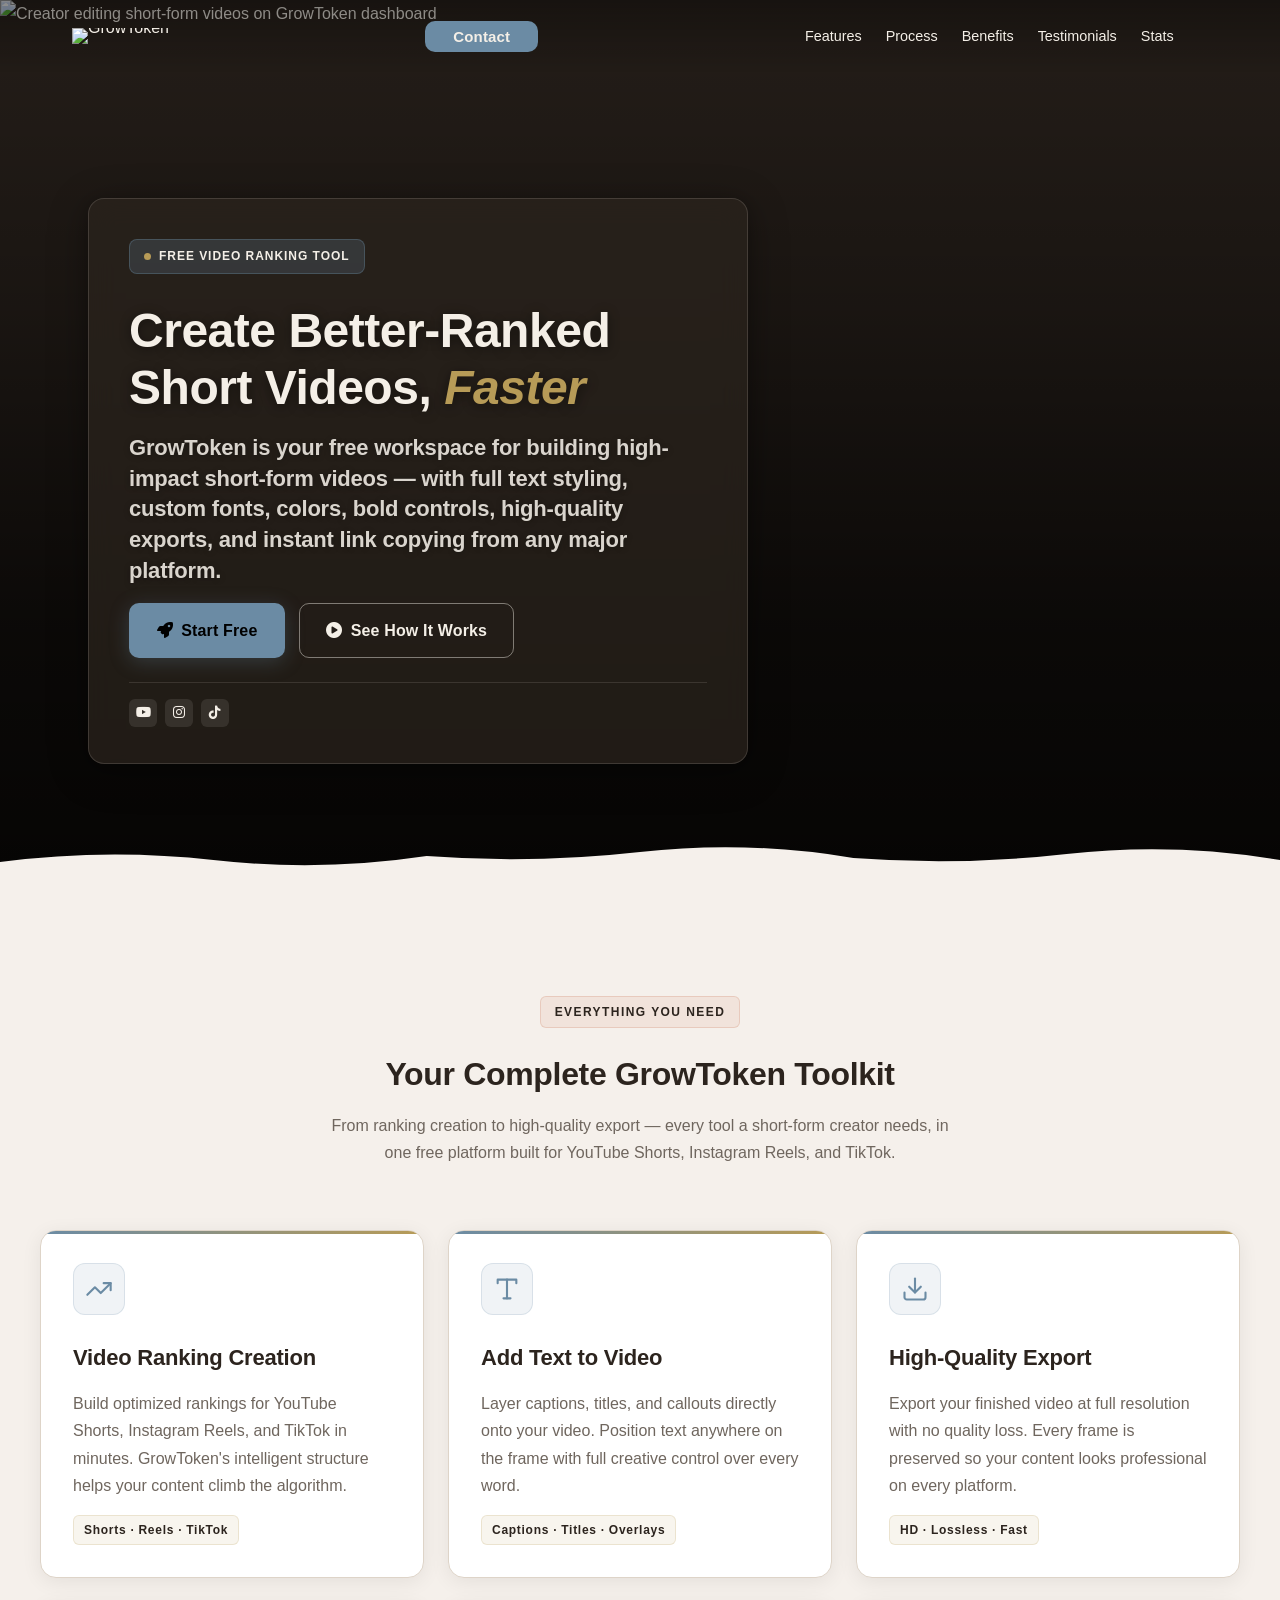
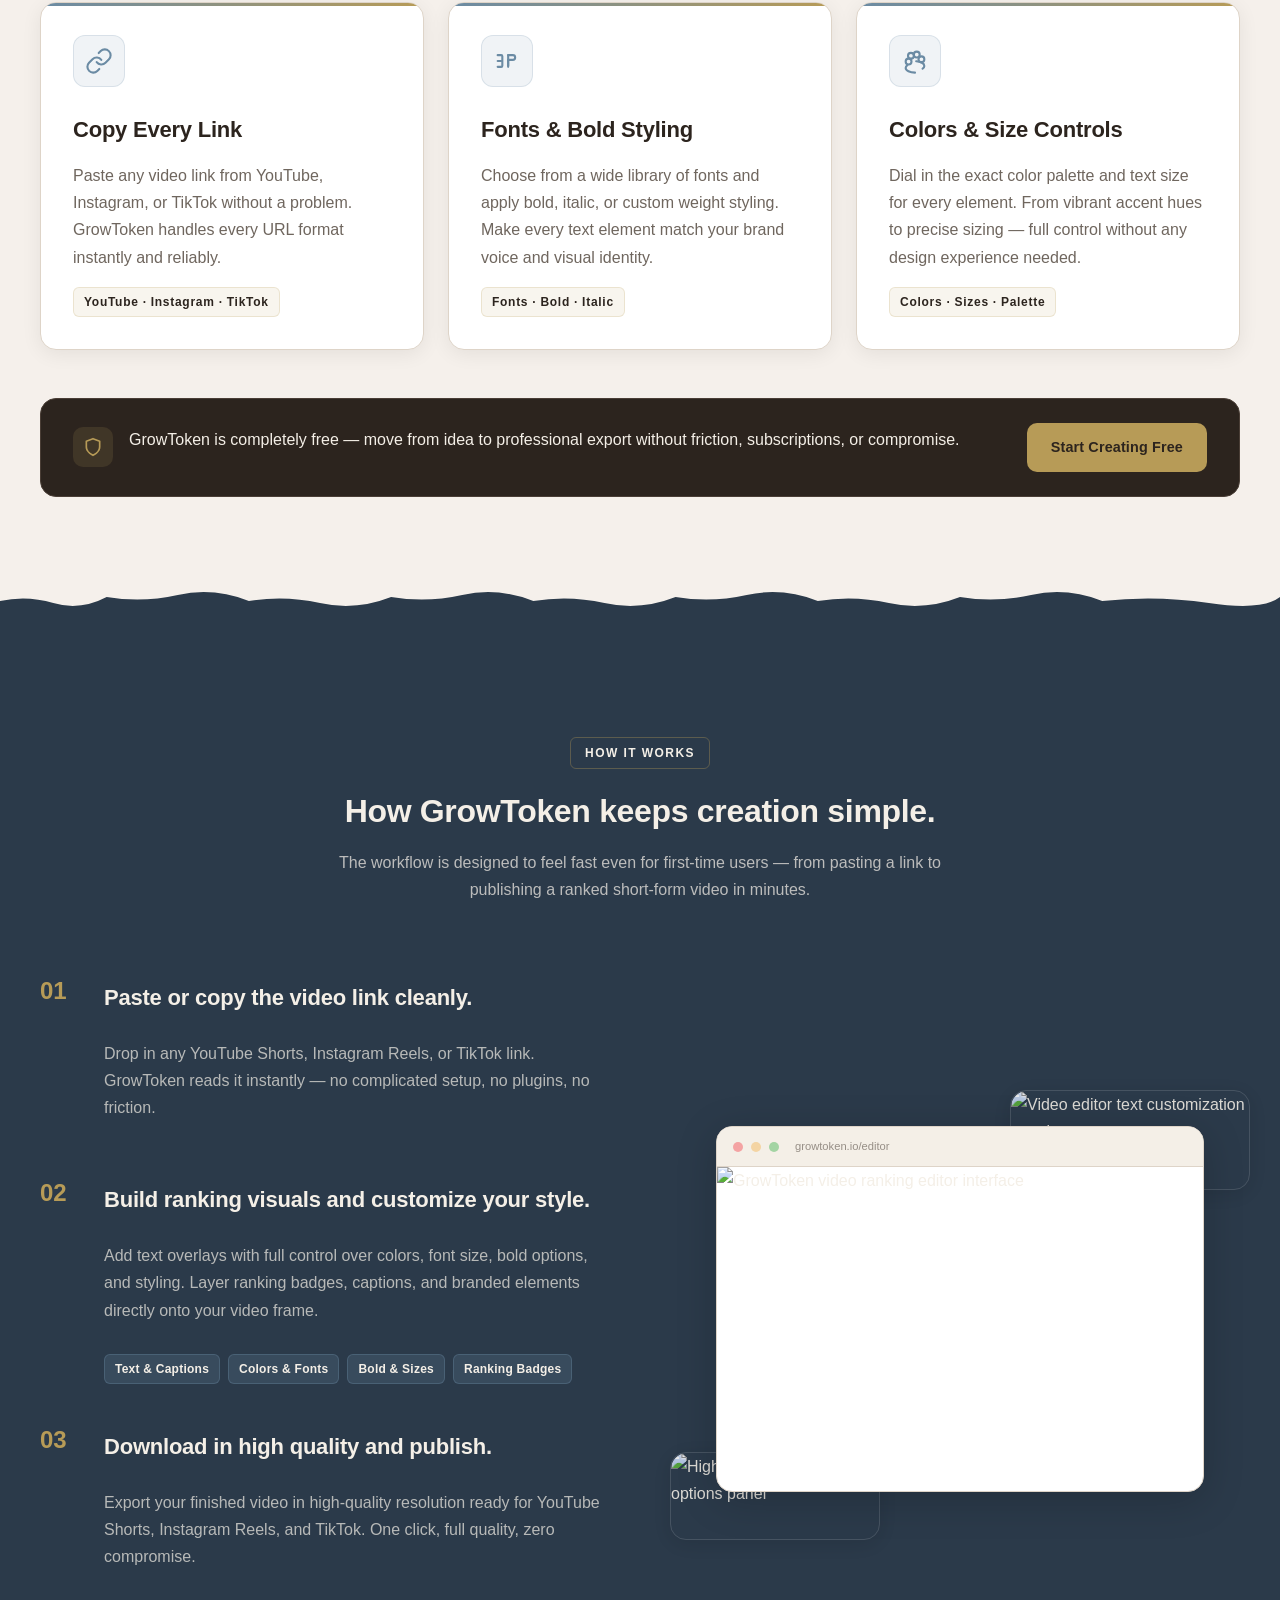
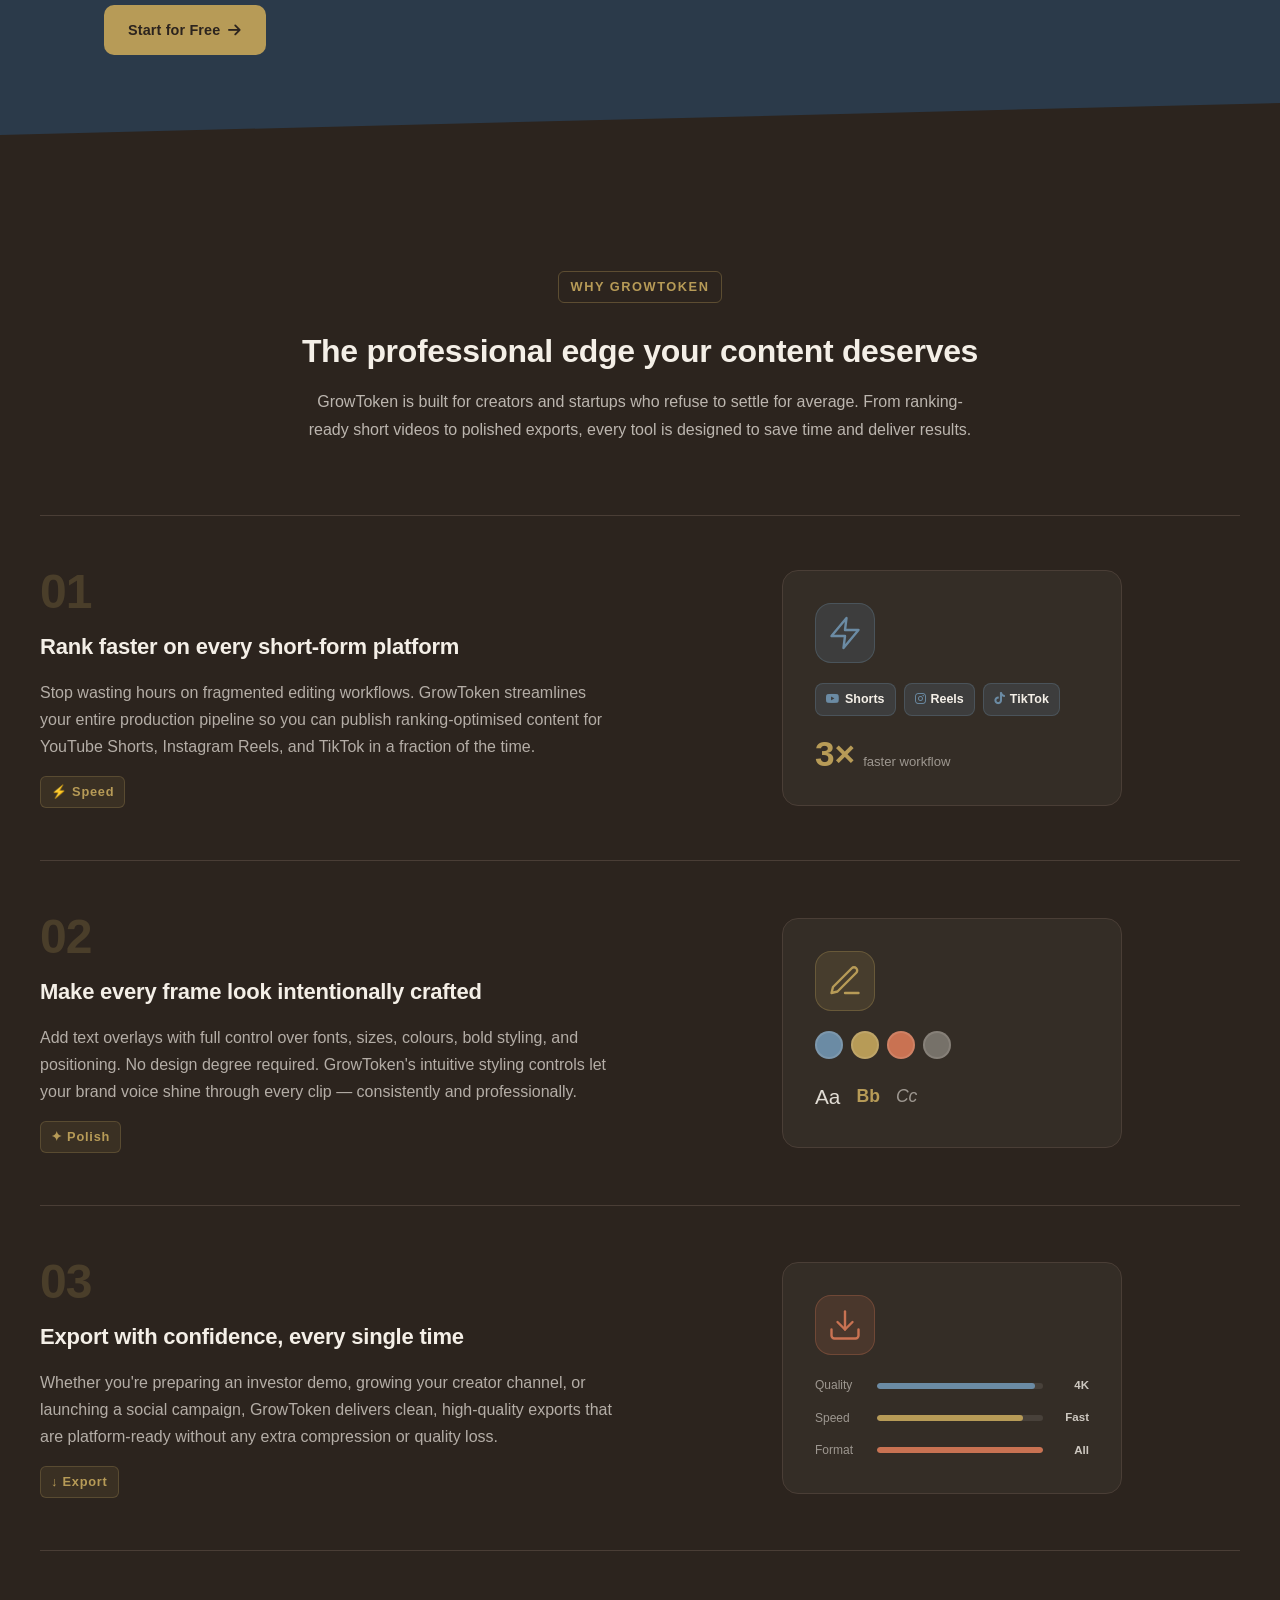
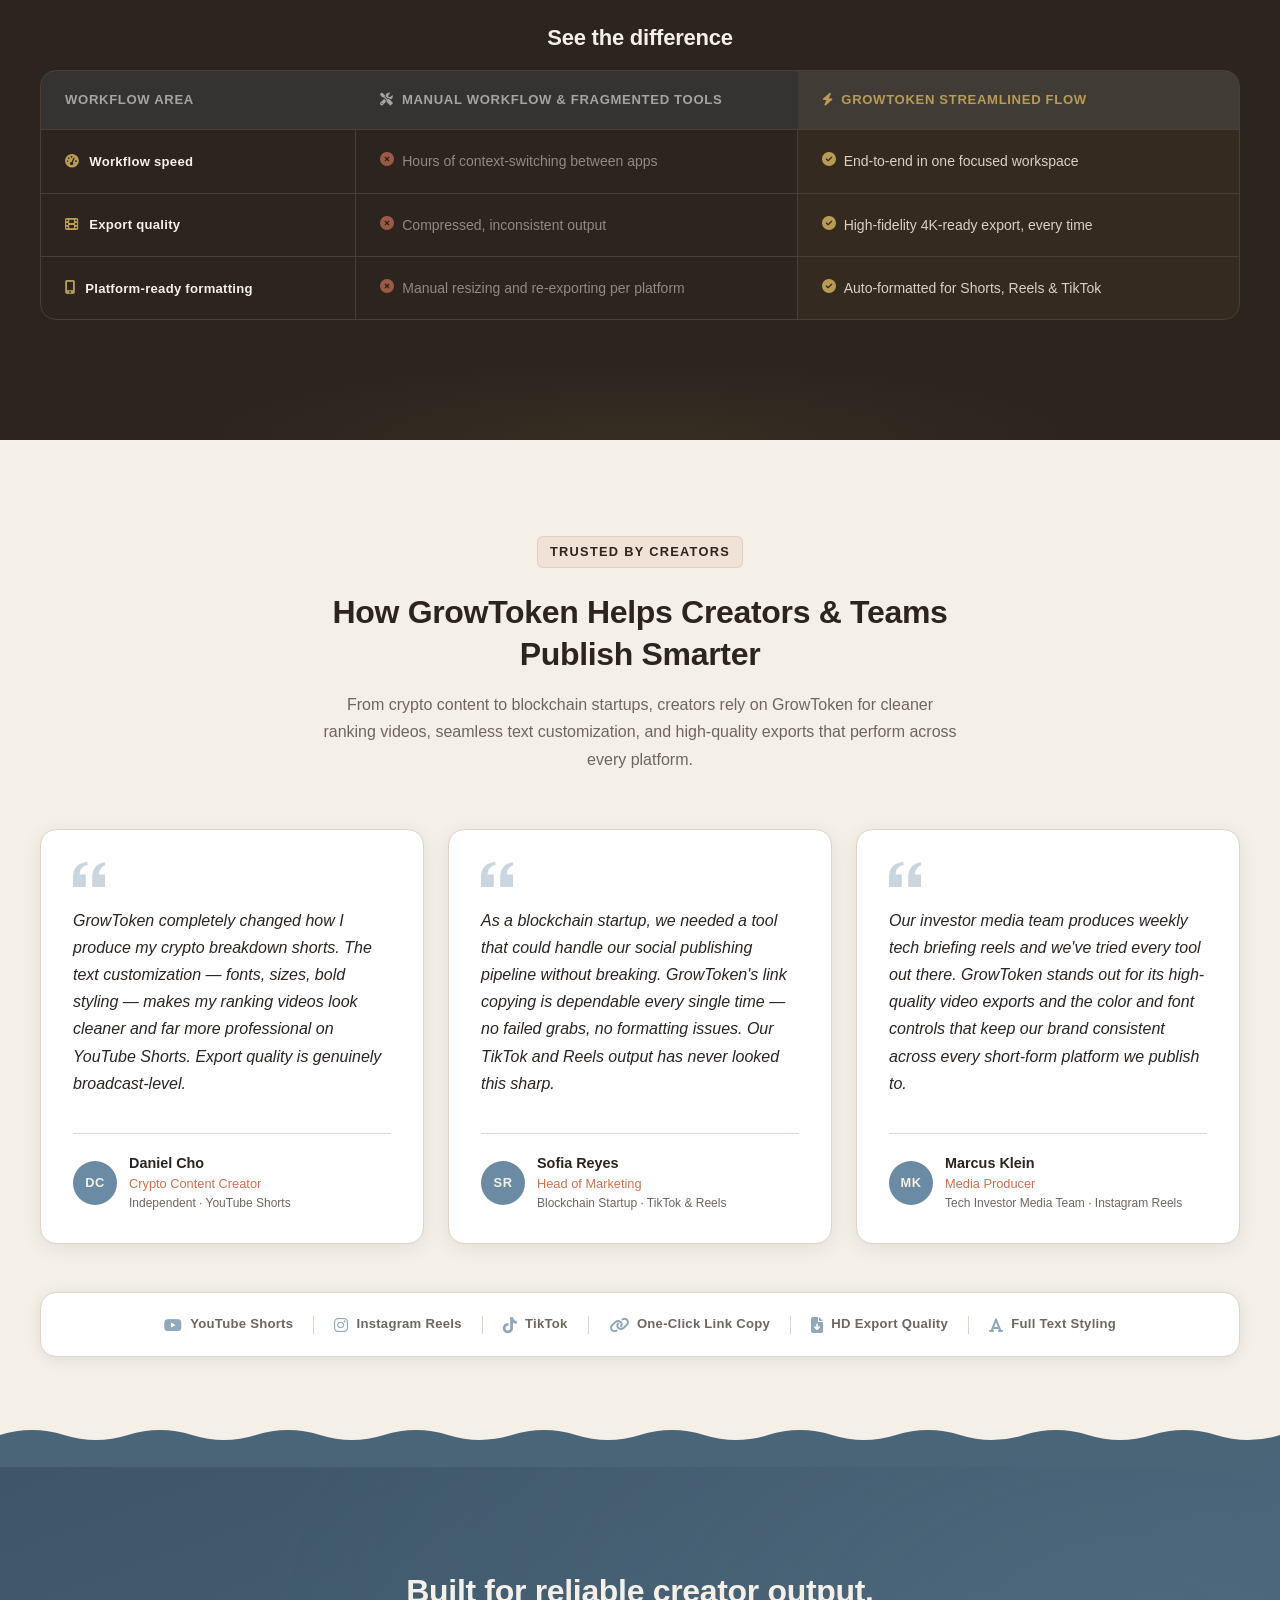
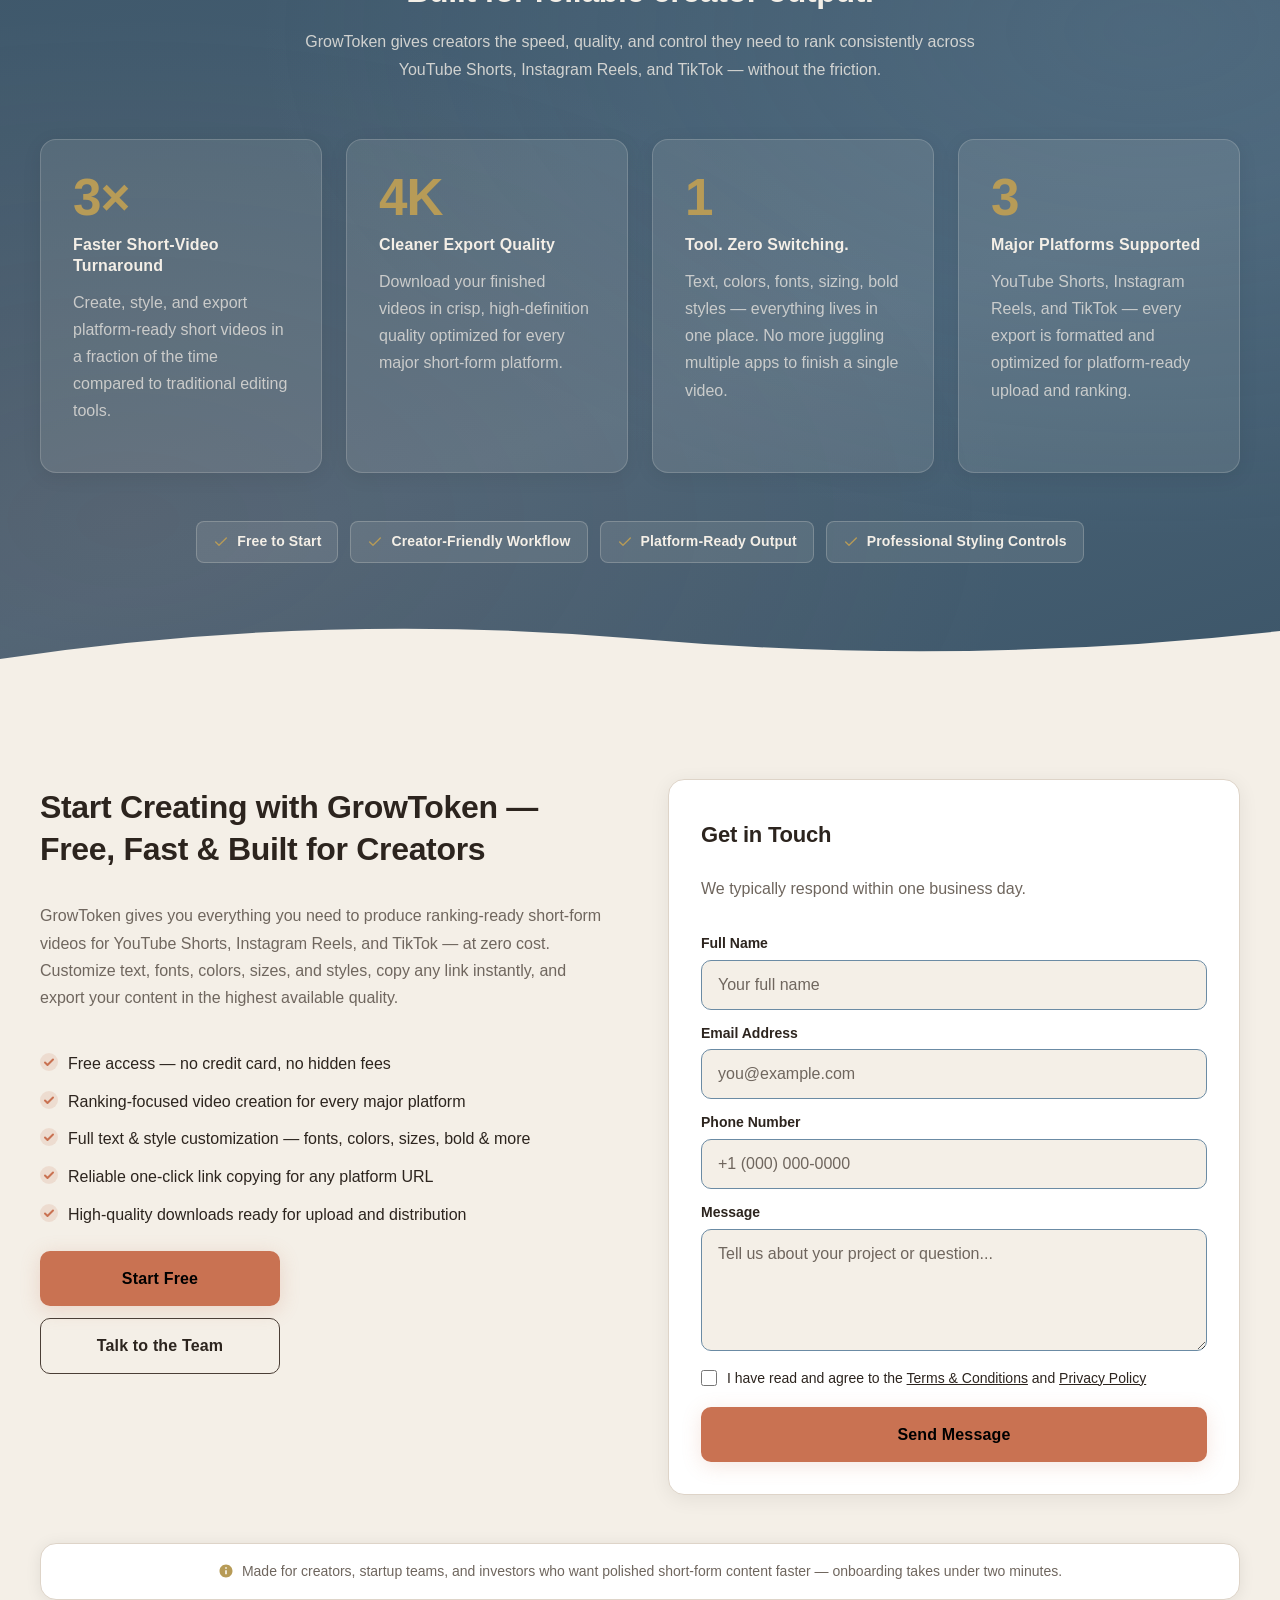
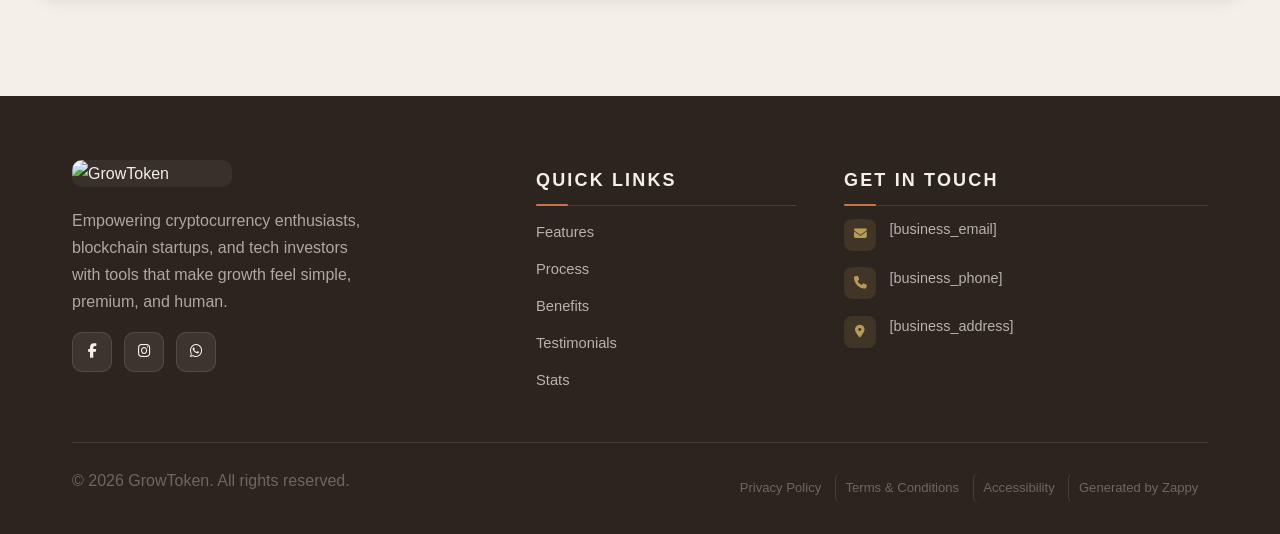
==== commit fc5b197e: "Incremental sync: 1 page(s) — update_text" ====
--- a/public/index.html
+++ b/public/index.html
@@ -1 +1 @@
-<!doctype html><html dir="ltr" lang="en"><head><meta charset="UTF-8"><meta content="width=device-width,initial-scale=1" name="viewport"><meta content="index, follow" name="robots"><title>GrowToken — GrowToken</title><meta content="Create a free website called &quot;GrowToken&quot;. this website is about creating Video Ranking for platform like Youtube shorts, instagram Reels and Tiktok. the website" name="description"><meta content="GrowToken, growtoken, GrowToken crypto platform, blockchain token investment platform US" name="keywords"><link href="/assets/favicon.ico" rel="icon" type="image/x-icon"><link href="/assets/favicon-16x16.png" rel="icon" type="image/png" sizes="16x16"><link href="/assets/favicon-32x32.png" rel="icon" type="image/png" sizes="32x32"><link href="/assets/favicon-48x48.png" rel="icon" type="image/png" sizes="48x48"><link href="/assets/favicon-192x192.png" rel="icon" type="image/png" sizes="192x192"><link href="/assets/favicon-512x512.png" rel="icon" type="image/png" sizes="512x512"><link href="/assets/apple-touch-icon.png" rel="apple-touch-icon"><script>!function(){"use strict";var t="fbf30a2e-ebcd-4158-b88f-40928b548bb9",e="https://api.zappy5.com/api/analytics/track",a=18e5,n=2592e6,o=!0,i=!0,r=!0;var s=function(){var e="zappy_visitor_"+t,a=null;try{if(a=localStorage.getItem(e)){var o=JSON.parse(a),i=Date.now();if(i-o.created<n)return o.lastSeen=i,localStorage.setItem(e,JSON.stringify(o)),o.id}}catch(t){console.warn("Zappy Analytics: LocalStorage not available")}var r="zv_"+Date.now()+"_"+Math.random().toString(36).substr(2,9);try{localStorage.setItem(e,JSON.stringify({id:r,created:Date.now(),lastSeen:Date.now()}))}catch(t){}return r}(),c=function(){var e="zappy_session_"+t,n=null;try{if(n=sessionStorage.getItem(e)){var o=JSON.parse(n),i=Date.now();if(i-o.timestamp<a)return o.timestamp=i,sessionStorage.setItem(e,JSON.stringify(o)),o.id}}catch(t){console.warn("Zappy Analytics: SessionStorage not available")}var r="zs_"+Date.now()+"_"+Math.random().toString(36).substr(2,9);try{sessionStorage.setItem(e,JSON.stringify({id:r,timestamp:Date.now()}))}catch(t){}return r}();function l(a,n){n=n||{};var o={website_id:t,event_type:a,page_path:window.location.pathname,referrer:document.referrer||"direct",visitor_id:s,session_id:c,metadata:n};if(navigator.sendBeacon){var i=new Blob([JSON.stringify(o)],{type:"application/json"});navigator.sendBeacon(e,i)}else fetch(e,{method:"POST",headers:{"Content-Type":"application/json"},body:JSON.stringify(o),keepalive:!0}).catch(function(t){console.warn("Zappy Analytics: Failed to track event",t)})}o&&l("pageview",{title:document.title,url:window.location.href}),i&&document.addEventListener("click",function(t){var e=t.target;if("BUTTON"===e.tagName||e.closest("button")){var a="BUTTON"===e.tagName?e:e.closest("button");l("click",{element:"button",text:a.textContent.trim().substring(0,100),id:a.id||null,class:a.className||null})}else if("A"===e.tagName||e.closest("a")){var n="A"===e.tagName?e:e.closest("a");l("navigation",{element:"link",text:n.textContent.trim().substring(0,100),href:n.href,external:n.hostname!==window.location.hostname})}},!0),r&&document.addEventListener("submit",function(t){var e=t.target;l("form_submit",{form_id:e.id||null,form_name:e.name||null,form_action:e.action||null,form_method:e.method||"GET"})},!0);var d=Date.now();window.addEventListener("beforeunload",function(){l("page_unload",{time_on_page:Math.floor((Date.now()-d)/1e3),page_path:window.location.pathname})}),window.zappyAnalytics={track:l,getVisitorId:function(){return s},getSessionId:function(){return c}}}()</script><meta content="GrowToken — GrowToken" property="og:title"><meta content="Create a free website called &quot;GrowToken&quot;. this website is about creating Video Ranking for platform like Youtube shorts, instagram Reels and Tiktok. the website" property="og:description"><meta content="summary_large_image" name="twitter:card"><meta content="GrowToken — GrowToken" name="twitter:title"><meta content="Create a free website called &quot;GrowToken&quot;. this website is about creating Video Ranking for platform like Youtube shorts, instagram Reels and Tiktok. the website" name="twitter:description"><meta content="website" property="og:type"><meta content="en_US" property="og:locale"><link href="https://cdnjs.cloudflare.com/ajax/libs/font-awesome/6.4.0/css/all.min.css" rel="stylesheet"><link href="/assets/favicon.ico" rel="icon" type="image/x-icon"><link href="/assets/favicon-16x16.png" rel="icon" type="image/png" sizes="16x16"><link href="/assets/favicon-32x32.png" rel="icon" type="image/png" sizes="32x32"><link href="/assets/favicon-48x48.png" rel="icon" type="image/png" sizes="48x48"><link href="/assets/favicon-192x192.png" rel="icon" type="image/png" sizes="192x192"><link href="/assets/favicon-512x512.png" rel="icon" type="image/png" sizes="512x512"><link href="/assets/apple-touch-icon.png" rel="apple-touch-icon"><link href="https://cdn.jsdelivr.net/npm/vanilla-cookieconsent@3/dist/cookieconsent.css" rel="stylesheet"><script src="https://cdn.jsdelivr.net/npm/vanilla-cookieconsent@3/dist/cookieconsent.umd.js"></script><script src="https://cdn.jsdelivr.net/gh/mickidum/acc_toolbar/acctoolbar/acctoolbar.min.js"></script><link href="/styles.css" rel="stylesheet"><style id="zappy-dropdown-submenu-styles">#navMenu li:has(.sub-menu),.nav-menu li:has(.sub-menu),.navbar li:has(.sub-menu),nav li:has(.sub-menu){position:relative}#navMenu .sub-menu,.nav-menu .sub-menu,.navbar .sub-menu,nav .sub-menu{display:block!important;position:absolute!important;top:100%;left:0;min-width:220px;background:#fff;border-radius:8px;box-shadow:0 8px 25px rgba(0,0,0,.15);padding:8px 0;opacity:0;visibility:hidden;transform:translateY(10px);transition:all .3s ease;z-index:1000;list-style:none;pointer-events:none}#navMenu li:hover>.sub-menu,.nav-menu li:hover>.sub-menu,.navbar li:hover>.sub-menu,nav li:hover>.sub-menu{opacity:1!important;visibility:visible!important;transform:translateY(0)!important;pointer-events:auto!important}.sub-menu li{list-style:none;margin:0;padding:0}.sub-menu a{display:block!important;padding:10px 16px!important;color:var(--text-dark,#333)!important;font-weight:500;text-decoration:none;white-space:nowrap;transition:background-color .2s}.sub-menu .zappy-nav-child>a{padding-left:28px!important;font-size:.9em!important;opacity:.85!important}[dir=rtl] .sub-menu .zappy-nav-child>a,html[lang=ar] .sub-menu .zappy-nav-child>a,html[lang=he] .sub-menu .zappy-nav-child>a{padding-left:10px!important;padding-right:28px!important}.sub-menu .zappy-nav-parent>a{font-weight:600!important}.sub-menu a:hover{background-color:#f5f5f5}[dir=rtl] .nav-menu .sub-menu,[dir=rtl] .navbar .sub-menu,[dir=rtl] nav .sub-menu,html[lang=ar] .nav-menu .sub-menu,html[lang=ar] .navbar .sub-menu,html[lang=ar] nav .sub-menu,html[lang=he] .nav-menu .sub-menu,html[lang=he] .navbar .sub-menu,html[lang=he] nav .sub-menu{left:auto!important;right:0!important}.sub-menu:empty,.sub-menu:not(:has(li)):not(:has(> a)),.sub-menu:not(:has(li:not(.zappy-hidden-menu-item))):not(:has(> a)){display:none!important;opacity:0!important;visibility:hidden!important;pointer-events:none!important}li:has(.menu-group-title):hover>.sub-menu{opacity:1!important;visibility:visible!important;transform:translateY(0)!important;pointer-events:auto!important}#navMenu>li>.menu-group-title,.nav-menu>li>.menu-group-title{display:inline-block;padding:.5rem 1rem;cursor:default;user-select:none}@media (max-width:768px){#navMenu .sub-menu,.nav-menu .sub-menu,.navbar .sub-menu,nav .sub-menu{position:static!important;transform:none!important;box-shadow:none!important;background:0 0!important;max-height:0;overflow:hidden;opacity:0;visibility:hidden;transition:max-height .3s ease,opacity .3s ease;padding:0!important;border-radius:0!important}#navMenu .sub-menu.mobile-expanded,.nav-menu .sub-menu.mobile-expanded,.navbar .sub-menu.mobile-expanded{max-height:none!important;overflow-y:visible!important;opacity:1!important;visibility:visible!important;padding:8px 0 8px 16px!important}[dir=rtl] .sub-menu.mobile-expanded,html[lang=he] .sub-menu.mobile-expanded{padding:8px 16px 8px 0!important}#navMenu li:hover>.sub-menu,.nav-menu li:hover>.sub-menu,.navbar li:hover>.sub-menu,nav li:hover>.sub-menu{opacity:0;visibility:hidden;pointer-events:none}#navMenu li>.sub-menu.mobile-expanded,.nav-menu li>.sub-menu.mobile-expanded,.navbar li>.sub-menu.mobile-expanded,nav li>.sub-menu.mobile-expanded{opacity:1!important;visibility:visible!important;pointer-events:auto!important}#navMenu li:has(.sub-menu),.nav-menu li:has(.sub-menu),.navbar li:has(.sub-menu),nav li:has(.sub-menu){display:flex!important;flex-wrap:wrap!important;align-items:center!important;position:relative!important;min-height:44px!important}#navMenu li:has(.sub-menu)>a,.nav-menu li:has(.sub-menu)>a,.navbar li:has(.sub-menu)>a,nav li:has(.sub-menu)>a{flex:1!important;min-width:0!important}#navMenu li:has(.sub-menu)>.menu-group-title,.nav-menu li:has(.sub-menu)>.menu-group-title,.navbar li:has(.sub-menu)>.menu-group-title,nav li:has(.sub-menu)>.menu-group-title{flex:1!important;min-width:0!important;padding:0!important;line-height:inherit!important}#navMenu li:has(.sub-menu)>.sub-menu,.nav-menu li:has(.sub-menu)>.sub-menu,.navbar li:has(.sub-menu)>.sub-menu,nav li:has(.sub-menu)>.sub-menu{flex-basis:100%!important;width:100%!important}#navMenu li:has(.sub-menu)>a [class*=arrow],#navMenu li:has(.sub-menu)>a [class*=chevron],.nav-menu li:has(.sub-menu)>a .fa-angle-down,.nav-menu li:has(.sub-menu)>a .fa-chevron-down,.nav-menu li:has(.sub-menu)>a [class*=arrow],.nav-menu li:has(.sub-menu)>a [class*=chevron],nav li:has(.sub-menu)>a [class*=arrow],nav li:has(.sub-menu)>a [class*=chevron]{display:none!important;visibility:hidden!important}.mobile-submenu-toggle{display:flex!important;align-items:center!important;justify-content:center!important;width:44px!important;height:auto!important;background:0 0!important;border:none!important;cursor:pointer!important;color:var(--text-light)!important;position:static!important;flex-shrink:0!important;align-self:stretch!important;z-index:2!important;padding:0!important;margin:0!important}.mobile-submenu-toggle::after{content:''!important;width:0!important;height:0!important;border-left:6px solid transparent!important;border-right:6px solid transparent!important;border-top:7px solid currentColor!important;transition:transform .3s ease!important}.mobile-submenu-toggle.expanded::after{transform:rotate(180deg)!important}.sub-menu a{padding:10px 0!important;display:block!important;color:var(--text-light)!important;white-space:normal!important}.sub-menu .zappy-nav-child>a{padding-left:28px!important;font-size:.9em!important;opacity:.85!important}[dir=rtl] .sub-menu .zappy-nav-child>a,html[lang=ar] .sub-menu .zappy-nav-child>a,html[lang=he] .sub-menu .zappy-nav-child>a{padding-left:0!important;padding-right:28px!important}.sub-menu .zappy-nav-parent>a{font-weight:600!important}#navMenu.active,.nav-menu.active{max-width:100vw!important;overflow-x:hidden!important;box-sizing:border-box!important}.navbar .sub-menu li a,.zappy-products-dropdown .sub-menu a,nav.navbar .sub-menu li a{color:var(--text-light)!important}}@media (min-width:769px){.mobile-submenu-toggle{display:none!important}}</style><style id="zappy-widget-visibility">#mic-access-tool-box,#mic-access-tool-general-button,#mic-init-access-tool #mic-access-tool-box,#mic-init-access-tool #mic-access-tool-general-button,#mic-init-access-tool .mic-access-tool-general-button,._access-icon,._access-menu,.mic-access-tool-box,.mic-access-tool-general-button,div[id*=mic-access-tool-box]{display:none!important;visibility:hidden!important;opacity:0!important;pointer-events:none!important}</style></head><body><nav class="navbar"><button class="mobile-toggle" aria-label="Menu" id="mobileToggle"><svg viewBox="0 0 24 24" fill="none" height="24" width="24" class="hamburger-icon"><path d="M3 12h18M3 6h18M3 18h18" stroke="currentColor" stroke-linecap="round" stroke-width="2"></path></svg> <svg viewBox="0 0 24 24" fill="none" height="24" width="24" class="close-icon" style="display:none"><path d="M18 6L6 18M6 6l12 12" stroke="currentColor" stroke-linecap="round" stroke-width="2"></path></svg></button> <button class="phone-header-btn" aria-label="Call" data-phone=""><svg viewBox="0 0 24 24" fill="currentColor" height="20" width="20"><path d="M22 16.92v3a2 2 0 0 1-2.18 2 19.79 19.79 0 0 1-8.63-3.07 19.5 19.5 0 0 1-6-6 19.79 19.79 0 0 1-3.07-8.67A2 2 0 0 1 4.11 2h3a2 2 0 0 1 2 1.72 12.84 12.84 0 0 0 .7 2.81 2 2 0 0 1-.45 2.11L8.09 9.91a16 16 0 0 0 6 6l1.27-1.27a2 2 0 0 1 2.11-.45 12.84 12.84 0 0 0 2.81.7A2 2 0 0 1 22 16.92z"></path></svg></button><div class="nav-container"><div class="nav-brand"><a href="/" class="logo-link"><img alt="GrowToken" src="/assets/growtoken-general-logo.webp" class="logo"></a></div><ul class="nav-menu" id="navMenu"><li><a href="#features">Features</a></li><li><a href="#process">Process</a></li><li><a href="#benefits">Benefits</a></li><li><a href="#testimonials">Testimonials</a></li><li><a href="#stats">Stats</a></li></ul><div class="nav-cta-container"><a href="#contact" class="nav-cta-btn">Contact</a></div></div></nav><script>window.addEventListener("load",function(){const e=document.querySelector(".navbar, nav, header");if(!e)return void console.log("[Navbar] Navbar element not found");let t=document.getElementById("mobileToggle")||document.querySelector(".mobile-toggle")||document.querySelector(".hamburger")||document.querySelector(".hamburger-menu")||document.querySelector(".menu-toggle")||document.querySelector(".burger-menu")||document.querySelector('[aria-label="Menu"]')||document.querySelector('[aria-label="תפריט"]');const o=document.querySelector(".phone-header-btn"),n=window.getComputedStyle(e);let r=n.backgroundColor;if(console.log("[Navbar] Initial navbar background:",r),"transparent"===r||"rgba(0, 0, 0, 0)"===r||r.startsWith("rgba")&&r.includes(", 0)")){const e=n.backgroundImage;if(e&&"none"!==e)console.log("[Navbar] Navbar has background image/gradient, using dark text"),r="rgb(240, 240, 240)";else{const e=window.getComputedStyle(document.body).backgroundColor;console.log("[Navbar] Navbar transparent, using body background:",e),r=e}}const i=r.match(/\d+/g);if(i&&i.length>=3){const e=(.299*parseInt(i[0])+.587*parseInt(i[1])+.114*parseInt(i[2]))/255;console.log("[Navbar] Mobile button colors preserved from Claude CSS (luminance:",e.toFixed(2)+")");const n=document.createElement("style");n.id="zappy-mobile-nav-fix";document.documentElement.lang;document.documentElement.dir,n.textContent='\n        /* Hide mobile buttons on desktop, show only on mobile */\n        @media (min-width: 769px) {\n          .mobile-toggle,\n          .phone-header-btn {\n            display: none !important;\n          }\n        }\n        \n        /* Show and position mobile buttons correctly on mobile */\n        @media (max-width: 768px) {\n          .mobile-toggle,\n          .phone-header-btn {\n            position: absolute !important;\n            top: 50% !important;\n            transform: translateY(-50%) !important;\n            z-index: 1001 !important;\n            display: flex !important;\n            align-items: center !important;\n            justify-content: center !important;\n            width: 36px !important;\n            height: 36px !important;\n            border-radius: 50% !important;\n            border: none !important;\n            cursor: pointer !important;\n            padding: 6px !important;\n            background: none !important;\n            color: var(--nav-text, var(--text-light)) !important;\n          }\n          \n          /* LTR positioning (default): hamburger LEFT, phone RIGHT */\n          html:not([dir="rtl"]):not([lang="he"]):not([lang="ar"]) .mobile-toggle,\n          html[dir="ltr"] .mobile-toggle {\n            left: 12px !important;\n            right: auto !important;\n          }\n          html:not([dir="rtl"]):not([lang="he"]):not([lang="ar"]) .phone-header-btn,\n          html[dir="ltr"] .phone-header-btn {\n            right: 12px !important;\n            left: auto !important;\n          }\n          \n          /* RTL positioning: hamburger RIGHT, phone LEFT */\n          html[dir="rtl"] .mobile-toggle,\n          html[lang="he"] .mobile-toggle,\n          html[lang="ar"] .mobile-toggle {\n            right: 12px !important;\n            left: auto !important;\n          }\n          html[dir="rtl"] .phone-header-btn,\n          html[lang="he"] .phone-header-btn,\n          html[lang="ar"] .phone-header-btn {\n            left: 12px !important;\n            right: auto !important;\n          }\n          \n          /* CRITICAL: Ensure nav-container has min-height on mobile */\n          /* All children are positioned absolutely/fixed on mobile, so height:auto collapses to 0 */\n          .nav-container {\n            min-height: 70px !important;\n            position: relative !important;\n          }\n          \n          /* Ensure SVG icons are properly sized and inherit color */\n          .mobile-toggle svg,\n          .phone-header-btn svg {\n            width: 24px !important;\n            height: 24px !important;\n            /* Don\'t force display - let JavaScript control hamburger/close toggle */\n          }\n          \n          /* Reset nav-cta-container on mobile - remove desktop box-shadow/padding */\n          /* that creates a visible ghost box when CTA button is hidden */\n          .nav-cta-container {\n            box-shadow: none !important;\n            padding: 0 !important;\n          }\n          \n          /* Hide nav-cta-container entirely on mobile when there\'s no lang-switcher */\n          /* (only the CTA button is inside, and it\'s hidden on mobile) */\n          .nav-cta-container:not(:has(.lang-switcher)) {\n            display: none !important;\n          }\n          \n          /* CRITICAL: Prevent hero image fade gradient from bleeding over headline text */\n          /* The .image-fade-gradient has bottom: -30px (extends below parent) */\n          /* On mobile stacked layout, this overlaps the h1 text below the image */\n          .hero-image-column {\n            overflow: hidden !important;\n          }\n          .image-fade-gradient {\n            bottom: 0 !important;\n          }\n          \n          /* Hide desktop language switcher on mobile - hamburger menu handles it */\n          /* High specificity to override stored CSS */\n          .lang-switcher,\n          .nav-cta-container .lang-switcher,\n          .nav-container .lang-switcher,\n          .navbar .lang-switcher,\n          .navbar .nav-cta-container .lang-switcher {\n            display: none !important;\n          }\n        }\n      ';const r=document.getElementById("zappy-mobile-nav-fix");r&&r.remove(),document.head.appendChild(n),console.log("[Navbar] Critical CSS injected for mobile nav positioning");const l=window.innerWidth<=768;if(t){const e=t.querySelector(".hamburger-icon"),o=t.querySelector(".close-icon");e&&(e.style.setProperty("width","24px","important"),e.style.setProperty("height","24px","important"),e.style.setProperty("display","block","important")),o&&(o.style.setProperty("width","24px","important"),o.style.setProperty("height","24px","important"),o.style.setProperty("display","none","important")),l?(t.style.setProperty("position","absolute","important"),t.style.setProperty("top","50%","important"),t.style.setProperty("transform","translateY(-50%)","important"),t.style.setProperty("z-index","1001","important"),t.style.removeProperty("left"),t.style.removeProperty("right"),console.log("[Navbar] Mobile toggle positioning applied (mobile viewport)")):(t.style.removeProperty("position"),t.style.removeProperty("top"),t.style.removeProperty("transform"),t.style.removeProperty("z-index"),t.style.removeProperty("left"),t.style.removeProperty("right"),console.log("[Navbar] Desktop viewport - cleared mobile toggle inline positioning"))}if(o){const e=o.querySelector("svg");e&&(e.style.width="24px",e.style.height="24px",e.setAttribute("width","24"),e.setAttribute("height","24")),l?(o.style.setProperty("position","absolute","important"),o.style.setProperty("top","50%","important"),o.style.setProperty("transform","translateY(-50%)","important"),o.style.setProperty("z-index","1001","important"),o.style.removeProperty("left"),o.style.removeProperty("right"),console.log("[Navbar] Phone button positioning applied (mobile viewport)")):(o.style.removeProperty("position"),o.style.removeProperty("top"),o.style.removeProperty("transform"),o.style.removeProperty("z-index"),o.style.removeProperty("left"),o.style.removeProperty("right"),console.log("[Navbar] Desktop viewport - cleared phone button inline positioning"))}}else console.log("[Navbar] Could not parse background color:",r);t=document.getElementById("mobileToggle")||document.querySelector(".mobile-toggle")||document.querySelector(".hamburger")||document.querySelector(".hamburger-menu")||document.querySelector(".menu-toggle")||document.querySelector(".burger-menu")||document.querySelector('[aria-label="Menu"]')||document.querySelector('[aria-label="תפריט"]');const l=document.getElementById("navMenu")||document.querySelector(".nav-menu")||document.querySelector(".nav-links")||document.querySelector("nav ul:not(.submenu)");if(!t||!l)return void console.log("[Navbar] Mobile toggle or menu not found:",{toggle:!!t,menu:!!l});l.id||(l.id="navMenu"),console.log("[Navbar] Initializing mobile menu...");const a=t.cloneNode(!0);t.parentNode.replaceChild(a,t),a.addEventListener("click",function(e){e.preventDefault(),e.stopPropagation();const t=this.querySelector(".hamburger-icon"),o=this.querySelector(".close-icon");l.classList.contains("active")?(l.classList.remove("active"),t&&t.style.setProperty("display","block","important"),o&&o.style.setProperty("display","none","important"),document.body.style.overflow="",console.log("[Navbar] Menu closed")):(l.classList.add("active"),t&&t.style.setProperty("display","none","important"),o&&o.style.setProperty("display","block","important"),document.body.style.overflow="hidden",console.log("[Navbar] Menu opened"))}),l.querySelectorAll("a").forEach(function(e){e.addEventListener("click",function(){if("#"===this.getAttribute("href"))return;const e=a.querySelector(".hamburger-icon"),t=a.querySelector(".close-icon");l.classList.remove("active"),e&&e.style.setProperty("display","block","important"),t&&t.style.setProperty("display","none","important"),document.body.style.overflow="",console.log("[Navbar] Menu closed (link clicked)")})});var s=l.querySelectorAll(".dropdown-toggle");s.forEach(function(e){e.addEventListener("click",function(e){e.preventDefault(),e.stopPropagation();var t=this.closest(".nav-dropdown");t&&(t.parentNode.querySelectorAll(".nav-dropdown.open").forEach(function(e){e!==t&&e.classList.remove("open")}),t.classList.toggle("open"),console.log("[Navbar] Dropdown toggled:",t.classList.contains("open")?"open":"closed"))})}),document.addEventListener("click",function(e){e.target.closest(".nav-dropdown")||document.querySelectorAll(".nav-dropdown.open").forEach(function(e){e.classList.remove("open")})}),console.log("[Navbar] Dropdown handlers initialized for "+s.length+" dropdowns"),o&&o.addEventListener("click",function(){const e=document.querySelectorAll('a[href^="tel:"]'),t=e.length>0?e[0].getAttribute("href").replace("tel:",""):"[business_phone]";window.location.href="tel:"+t,console.log("[Navbar] Phone button clicked")}),console.log("[Navbar] Mobile menu initialized successfully");const p=function(){const e=document.querySelector(".whatsapp-float");e&&(window.innerWidth>=769?(e.style.setProperty("display","none","important"),e.style.setProperty("visibility","hidden","important"),e.style.setProperty("opacity","0","important"),e.style.setProperty("pointer-events","none","important"),console.log("[WhatsApp] Button hidden on desktop")):(e.style.removeProperty("display"),e.style.removeProperty("visibility"),e.style.removeProperty("opacity"),e.style.removeProperty("pointer-events"),console.log("[WhatsApp] Button visible on mobile")))};let c;p(),window.addEventListener("resize",function(){clearTimeout(c),c=setTimeout(p,100)})})</script><main><section class="home-hero-section" data-layout-spec="Home-hero" id="hero" data-hero-type="fullscreen-scrim"><div class="home-hero-bg"><img alt="Creator editing short-form videos on GrowToken dashboard" src="/assets/site-home-hero-image-1.webp" data-context="A warm cinematic wide-angle shot of a modern content creator at a sleek editing desk, working on a polished video editing dashboard on a large monitor. The screen shows short-form video editing tools with colorful text overlays, font controls, and platform icons for YouTube Shorts, Instagram Reels, and TikTok. The room has soft warm ambient lighting with dusty blue and terracotta UI accents visible on screen. Bokeh blur in the background creates a professional studio atmosphere. Realistic, editorial photography style, muted warm tones." data-placeholder="home-hero-image-1" height="900" width="1440" data-hero-bg="true"></div><div class="home-hero-scrim" aria-hidden="true"></div><div class="home-hero-container"><div class="home-hero-card"><div class="home-hero-badge"><span class="home-hero-badge-dot" aria-hidden="true"></span> Free Video Ranking Tool</div><h1 class="home-hero-h1">Create Better-Ranked<br>Short Videos, <em>Faster</em></h1><h3 class="home-hero-subtitle">GrowToken is your free workspace for building high-impact short-form videos — with full text styling, custom fonts, colors, bold controls, high-quality exports, and instant link copying from any major platform.</h3><div class="home-hero-ctas"><a href="#start" class="home-hero-btn-primary"><i class="fa-solid fa-rocket" aria-hidden="true"></i> Start Free </a><a href="#how-it-works" class="home-hero-btn-secondary"><i class="fa-solid fa-circle-play" aria-hidden="true"></i> See How It Works</a></div><div class="home-hero-trust"><span class="home-hero-trust-icon"><i class="fa-brands fa-youtube" aria-hidden="true"></i></span> <span class="home-hero-trust-icon"><i class="fa-brands fa-instagram" aria-hidden="true"></i></span> <span class="home-hero-trust-icon"><i class="fa-brands fa-tiktok" aria-hidden="true"></i></span> <span class="home-hero-trust-text">Works for YouTube Shorts, Instagram Reels, and TikTok</span></div></div></div><div class="home-hero-divider-wrapper"><svg viewBox="0 0 1440 80" xmlns="http://www.w3.org/2000/svg" aria-hidden="true" data-no-icon-edit="true" preserveAspectRatio="none"><path d="M0,80 L0,42 Q120,28 240,40 T480,36 Q600,44 720,32 T960,38 Q1080,46 1200,34 T1440,40 L1440,80 Z" fill="#F5F0EB"></path></svg></div></section><section class="home-features-section" data-layout-spec="Home-features" id="features"><div class="home-features-container"><div class="home-features-intro"><span class="home-features-eyebrow">Everything You Need</span><h2 class="home-features-heading">Your Complete GrowToken Toolkit</h2><p class="home-features-subtext">From ranking creation to high-quality export — every tool a short-form creator needs, in one free platform built for YouTube Shorts, Instagram Reels, and TikTok.</p></div><div class="home-features-grid"><article class="home-feature-card"><div class="home-feature-icon-wrap"><svg viewBox="0 0 24 24" xmlns="http://www.w3.org/2000/svg" fill="none" height="28" width="28" data-element-type="icon" data-icon-type="svg" stroke="currentColor" stroke-linecap="round" stroke-linejoin="round" stroke-width="1.8" aria-hidden="true"><polyline points="22 7 13.5 15.5 8.5 10.5 2 17"></polyline><polyline points="16 7 22 7 22 13"></polyline></svg></div><div class="home-feature-content"><h3 class="home-feature-title">Video Ranking Creation</h3><p class="home-feature-desc">Build optimized rankings for YouTube Shorts, Instagram Reels, and TikTok in minutes. GrowToken's intelligent structure helps your content climb the algorithm.</p><span class="home-feature-tag">Shorts · Reels · TikTok</span></div></article><article class="home-feature-card"><div class="home-feature-icon-wrap"><svg viewBox="0 0 24 24" xmlns="http://www.w3.org/2000/svg" fill="none" height="28" width="28" data-element-type="icon" data-icon-type="svg" stroke="currentColor" stroke-linecap="round" stroke-linejoin="round" stroke-width="1.8" aria-hidden="true"><path d="M4 7V4h16v3"></path><path d="M9 20h6"></path><path d="M12 4v16"></path></svg></div><div class="home-feature-content"><h3 class="home-feature-title">Add Text to Video</h3><p class="home-feature-desc">Layer captions, titles, and callouts directly onto your video. Position text anywhere on the frame with full creative control over every word.</p><span class="home-feature-tag">Captions · Titles · Overlays</span></div></article><article class="home-feature-card"><div class="home-feature-icon-wrap"><svg viewBox="0 0 24 24" xmlns="http://www.w3.org/2000/svg" fill="none" height="28" width="28" data-element-type="icon" data-icon-type="svg" stroke="currentColor" stroke-linecap="round" stroke-linejoin="round" stroke-width="1.8" aria-hidden="true"><path d="M21 15v4a2 2 0 0 1-2 2H5a2 2 0 0 1-2-2v-4"></path><polyline points="7 10 12 15 17 10"></polyline><line x1="12" x2="12" y1="15" y2="3"></line></svg></div><div class="home-feature-content"><h3 class="home-feature-title">High-Quality Export</h3><p class="home-feature-desc">Export your finished video at full resolution with no quality loss. Every frame is preserved so your content looks professional on every platform.</p><span class="home-feature-tag">HD · Lossless · Fast</span></div></article><article class="home-feature-card"><div class="home-feature-icon-wrap"><svg viewBox="0 0 24 24" xmlns="http://www.w3.org/2000/svg" fill="none" height="28" width="28" data-element-type="icon" data-icon-type="svg" stroke="currentColor" stroke-linecap="round" stroke-linejoin="round" stroke-width="1.8" aria-hidden="true"><path d="M10 13a5 5 0 0 0 7.54.54l3-3a5 5 0 0 0-7.07-7.07l-1.72 1.71"></path><path d="M14 11a5 5 0 0 0-7.54-.54l-3 3a5 5 0 0 0 7.07 7.07l1.71-1.71"></path></svg></div><div class="home-feature-content"><h3 class="home-feature-title">Copy Every Link</h3><p class="home-feature-desc">Paste any video link from YouTube, Instagram, or TikTok without a problem. GrowToken handles every URL format instantly and reliably.</p><span class="home-feature-tag">YouTube · Instagram · TikTok</span></div></article><article class="home-feature-card"><div class="home-feature-icon-wrap"><svg viewBox="0 0 24 24" xmlns="http://www.w3.org/2000/svg" fill="none" height="28" width="28" data-element-type="icon" data-icon-type="svg" stroke="currentColor" stroke-linecap="round" stroke-linejoin="round" stroke-width="1.8" aria-hidden="true"><path d="M4 7h3a1 1 0 0 1 1 1v8a1 1 0 0 1-1 1H4"></path><path d="M4 12h3"></path><path d="M13 7h4a2 2 0 0 1 0 4h-4v5"></path><path d="M13 7v10"></path></svg></div><div class="home-feature-content"><h3 class="home-feature-title">Fonts &amp; Bold Styling</h3><p class="home-feature-desc">Choose from a wide library of fonts and apply bold, italic, or custom weight styling. Make every text element match your brand voice and visual identity.</p><span class="home-feature-tag">Fonts · Bold · Italic</span></div></article><article class="home-feature-card"><div class="home-feature-icon-wrap"><svg viewBox="0 0 24 24" xmlns="http://www.w3.org/2000/svg" fill="none" height="28" width="28" data-element-type="icon" data-icon-type="svg" stroke="currentColor" stroke-linecap="round" stroke-linejoin="round" stroke-width="1.8" aria-hidden="true"><circle cx="13.5" cy="6.5" r="2.5"></circle><circle cx="17.5" cy="10.5" r="2.5"></circle><circle cx="8.5" cy="7.5" r="2.5"></circle><circle cx="6.5" cy="12.5" r="2.5"></circle><path d="M12 22c-4.42 0-8-1.79-8-4 0-.9.54-1.74 1.5-2.4"></path><path d="M18.5 18.6C19.46 17.94 20 17.1 20 16.2c0-2.1-3.13-3.8-7-4"></path></svg></div><div class="home-feature-content"><h3 class="home-feature-title">Colors &amp; Size Controls</h3><p class="home-feature-desc">Dial in the exact color palette and text size for every element. From vibrant accent hues to precise sizing — full control without any design experience needed.</p><span class="home-feature-tag">Colors · Sizes · Palette</span></div></article></div><div class="home-features-callout"><div class="home-features-callout-inner"><span class="home-features-callout-icon" aria-hidden="true"><svg viewBox="0 0 24 24" xmlns="http://www.w3.org/2000/svg" fill="none" height="20" width="20" data-element-type="icon" data-icon-type="svg" stroke="currentColor" stroke-linecap="round" stroke-linejoin="round" stroke-width="2"><path d="M12 22s8-4 8-10V5l-8-3-8 3v7c0 6 8 10 8 10z"></path></svg></span><p class="home-features-callout-text">GrowToken is completely free — move from idea to professional export without friction, subscriptions, or compromise.</p><a href="#contact" class="home-features-callout-btn">Start Creating Free</a></div></div></div><div class="home-features-divider-wrapper"><svg viewBox="0 0 1440 72" xmlns="http://www.w3.org/2000/svg" aria-hidden="true" data-no-icon-edit="true" preserveAspectRatio="none"><path d="M0,72 L0,32 Q30,26 60,34 T120,28 Q160,34 200,26 T280,32 Q320,26 360,34 T440,28 Q480,34 520,26 T600,32 Q640,26 680,34 T760,28 Q800,34 840,26 T920,32 Q960,26 1000,34 T1080,28 Q1120,34 1160,26 T1240,32 Q1300,26 1360,34 T1440,28 L1440,72 Z" fill="#2B3A4A"></path></svg></div></section><section class="home-process-section" data-layout-spec="Home-process" id="process"><div class="home-process-container"><div class="home-process-header"><span class="home-process-eyebrow">How It Works</span><h2 class="home-process-title">How GrowToken keeps creation simple.</h2><p class="home-process-subtitle">The workflow is designed to feel fast even for first-time users — from pasting a link to publishing a ranked short-form video in minutes.</p></div><div class="home-process-grid"><div class="home-process-steps"><div class="home-process-step"><div class="home-process-step-number">01</div><div class="home-process-step-content"><h3 class="home-process-step-title">Paste or copy the video link cleanly.</h3><p class="home-process-step-desc">Drop in any YouTube Shorts, Instagram Reels, or TikTok link. GrowToken reads it instantly — no complicated setup, no plugins, no friction.</p></div></div><div class="home-process-step"><div class="home-process-step-number">02</div><div class="home-process-step-content"><h3 class="home-process-step-title">Build ranking visuals and customize your style.</h3><p class="home-process-step-desc">Add text overlays with full control over colors, font size, bold options, and styling. Layer ranking badges, captions, and branded elements directly onto your video frame.</p><div class="home-process-tags"><span class="home-process-tag">Text &amp; Captions</span> <span class="home-process-tag">Colors &amp; Fonts</span> <span class="home-process-tag">Bold &amp; Sizes</span> <span class="home-process-tag">Ranking Badges</span></div></div></div><div class="home-process-step"><div class="home-process-step-number">03</div><div class="home-process-step-content"><h3 class="home-process-step-title">Download in high quality and publish.</h3><p class="home-process-step-desc">Export your finished video in high-quality resolution ready for YouTube Shorts, Instagram Reels, and TikTok. One click, full quality, zero compromise.</p><a href="/contact" class="home-process-cta-btn">Start for Free <i class="fa fa-arrow-right" aria-hidden="true"></i></a></div></div></div><div class="home-process-mockup-col"><div class="home-process-mockup-wrapper"><div class="home-process-backplate home-process-backplate--tr"><img alt="Video editor text customization panel" src="/assets/site-home-process-image-2.webp" data-context="Minimal video editor interface panel showing timeline controls, text layer options, and font size selectors in a warm cream and muted dusty-blue color scheme, clean UI, rounded corners, soft shadows, no clutter" data-placeholder="home-process-image-2" height="280" width="420"></div><div class="home-process-mockup-card"><div class="home-process-mockup-chrome"><span class="home-process-chrome-dot"></span> <span class="home-process-chrome-dot"></span> <span class="home-process-chrome-dot"></span> <span class="home-process-chrome-url">growtoken.io/editor</span></div><img alt="GrowToken video ranking editor interface" src="/assets/site-home-process-image-1.webp" data-context="A professional video ranking editor interface for short-form content, showing a mobile video preview in the center with text overlay tools on the left sidebar, color palette and font controls on the right, warm cream background, muted dusty blue accents, clean and minimal UI design similar to a modern SaaS tool" data-placeholder="home-process-image-1" height="400" width="600"></div><div class="home-process-backplate home-process-backplate--bl"><img alt="High quality video export options panel" src="/assets/site-home-process-image-3.webp" data-context="High quality video export dialog panel showing resolution options like 1080p and 4K, download progress bar, platform icons for YouTube Shorts Instagram Reels and TikTok, warm minimal UI with soft shadows and rounded corners" data-placeholder="home-process-image-3" height="240" width="380"></div></div></div></div></div><div class="home-process-divider-wrapper"><svg viewBox="0 0 1440 80" xmlns="http://www.w3.org/2000/svg" aria-hidden="true" data-no-icon-edit="true" preserveAspectRatio="none"><path d="M0,80 L0,40 L1440,8 L1440,80 Z" fill="var(--bg-dark)"></path></svg></div></section><section class="home-benefits-section" data-layout-spec="Home-benefits" id="benefits"><div class="home-benefits-container"><div class="home-benefits-intro"><span class="home-benefits-eyebrow">Why GrowToken</span><h2 class="home-benefits-heading">The professional edge your content deserves</h2><p class="home-benefits-subtext">GrowToken is built for creators and startups who refuse to settle for average. From ranking-ready short videos to polished exports, every tool is designed to save time and deliver results.</p></div><div class="home-benefits-panels"><article class="home-benefit-panel"><div class="home-benefit-text"><div class="home-benefit-number">01</div><h3 class="home-benefit-title">Rank faster on every short-form platform</h3><p class="home-benefit-desc">Stop wasting hours on fragmented editing workflows. GrowToken streamlines your entire production pipeline so you can publish ranking-optimised content for YouTube Shorts, Instagram Reels, and TikTok in a fraction of the time.</p><span class="home-benefit-tag">⚡ Speed</span></div><div class="home-benefit-visual"><div class="home-benefit-icon-cluster"><div class="hb-icon-main"><svg viewBox="0 0 24 24" xmlns="http://www.w3.org/2000/svg" fill="none" height="36" width="36" data-element-type="icon" data-icon-type="svg" stroke="currentColor" stroke-linecap="round" stroke-linejoin="round" stroke-width="1.6" aria-hidden="true"><polygon points="13 2 3 14 12 14 11 22 21 10 12 10 13 2"></polygon></svg></div><div class="hb-platform-badges"><span class="hb-badge"><i class="fab fa-youtube" aria-hidden="true"></i> Shorts</span> <span class="hb-badge"><i class="fab fa-instagram" aria-hidden="true"></i> Reels</span> <span class="hb-badge"><i class="fab fa-tiktok" aria-hidden="true"></i> TikTok</span></div><div class="hb-stat-block"><span class="hb-stat-number">3×</span> <span class="hb-stat-label">faster workflow</span></div></div></div></article><article class="home-benefit-panel"><div class="home-benefit-text"><div class="home-benefit-number">02</div><h3 class="home-benefit-title">Make every frame look intentionally crafted</h3><p class="home-benefit-desc">Add text overlays with full control over fonts, sizes, colours, bold styling, and positioning. No design degree required. GrowToken's intuitive styling controls let your brand voice shine through every clip — consistently and professionally.</p><span class="home-benefit-tag">✦ Polish</span></div><div class="home-benefit-visual"><div class="home-benefit-icon-cluster"><div class="hb-icon-main hb-icon-accent"><svg viewBox="0 0 24 24" xmlns="http://www.w3.org/2000/svg" fill="none" height="36" width="36" data-element-type="icon" data-icon-type="svg" stroke="currentColor" stroke-linecap="round" stroke-linejoin="round" stroke-width="1.6" aria-hidden="true"><path d="M12 20h9"></path><path d="M16.5 3.5a2.121 2.121 0 013 3L7 19l-4 1 1-4L16.5 3.5z"></path></svg></div><div class="hb-style-swatches"><span class="hb-swatch hb-swatch-1"></span> <span class="hb-swatch hb-swatch-2"></span> <span class="hb-swatch hb-swatch-3"></span> <span class="hb-swatch hb-swatch-4"></span></div><div class="hb-font-preview"><span class="hb-font-a">Aa</span> <span class="hb-font-b"><strong>Bb</strong></span> <span class="hb-font-c"><em>Cc</em></span></div></div></div></article><article class="home-benefit-panel home-benefit-panel--last"><div class="home-benefit-text"><div class="home-benefit-number">03</div><h3 class="home-benefit-title">Export with confidence, every single time</h3><p class="home-benefit-desc">Whether you're preparing an investor demo, growing your creator channel, or launching a social campaign, GrowToken delivers clean, high-quality exports that are platform-ready without any extra compression or quality loss.</p><span class="home-benefit-tag">↓ Export</span></div><div class="home-benefit-visual"><div class="home-benefit-icon-cluster"><div class="hb-icon-main hb-icon-secondary"><svg viewBox="0 0 24 24" xmlns="http://www.w3.org/2000/svg" fill="none" height="36" width="36" data-element-type="icon" data-icon-type="svg" stroke="currentColor" stroke-linecap="round" stroke-linejoin="round" stroke-width="1.6" aria-hidden="true"><path d="M21 15v4a2 2 0 01-2 2H5a2 2 0 01-2-2v-4"></path><polyline points="7 10 12 15 17 10"></polyline><line x1="12" x2="12" y1="15" y2="3"></line></svg></div><div class="hb-quality-bars"><div class="hb-quality-row"><span class="hb-quality-label">Quality</span><div class="hb-quality-bar-track"><div class="hb-quality-bar-fill" style="width:95%"></div></div><span class="hb-quality-pct">4K</span></div><div class="hb-quality-row"><span class="hb-quality-label">Speed</span><div class="hb-quality-bar-track"><div class="hb-quality-bar-fill hb-bar-accent" style="width:88%"></div></div><span class="hb-quality-pct">Fast</span></div><div class="hb-quality-row"><span class="hb-quality-label">Format</span><div class="hb-quality-bar-track"><div class="hb-quality-bar-fill hb-bar-secondary" style="width:100%"></div></div><span class="hb-quality-pct">All</span></div></div></div></div></article></div><div class="home-benefits-table-wrap"><h3 class="home-benefits-table-title">See the difference</h3><div class="home-benefits-table"><div class="hb-table-header"><div class="hb-th hb-th-feature">Workflow area</div><div class="hb-th hb-th-manual"><i class="fas fa-tools" aria-hidden="true"></i> Manual workflow &amp; fragmented tools</div><div class="hb-th hb-th-growtoken"><i class="fas fa-bolt" aria-hidden="true"></i> GrowToken streamlined flow</div></div><div class="hb-table-row"><div class="hb-td hb-td-feature"><i class="fas hb-row-icon fa-tachometer-alt" aria-hidden="true"></i> Workflow speed</div><div class="hb-td hb-td-manual"><span class="hb-negative"><i class="fas fa-times-circle" aria-hidden="true"></i> Hours of context-switching between apps</span></div><div class="hb-td hb-td-growtoken"><span class="hb-positive"><i class="fas fa-check-circle" aria-hidden="true"></i> End-to-end in one focused workspace</span></div></div><div class="hb-table-row"><div class="hb-td hb-td-feature"><i class="fas hb-row-icon fa-film" aria-hidden="true"></i> Export quality</div><div class="hb-td hb-td-manual"><span class="hb-negative"><i class="fas fa-times-circle" aria-hidden="true"></i> Compressed, inconsistent output</span></div><div class="hb-td hb-td-growtoken"><span class="hb-positive"><i class="fas fa-check-circle" aria-hidden="true"></i> High-fidelity 4K-ready export, every time</span></div></div><div class="hb-table-row hb-table-row--last"><div class="hb-td hb-td-feature"><i class="fas hb-row-icon fa-mobile-alt" aria-hidden="true"></i> Platform-ready formatting</div><div class="hb-td hb-td-manual"><span class="hb-negative"><i class="fas fa-times-circle" aria-hidden="true"></i> Manual resizing and re-exporting per platform</span></div><div class="hb-td hb-td-growtoken"><span class="hb-positive"><i class="fas fa-check-circle" aria-hidden="true"></i> Auto-formatted for Shorts, Reels &amp; TikTok</span></div></div></div></div></div><div class="home-benefits-divider-wrapper" aria-hidden="true"><div class="home-benefits-spotlight"></div></div></section><section class="home-testimonials-section" data-layout-spec="Home-testimonials" id="testimonials"><div class="home-testimonials-container"><div class="home-testimonials-intro"><span class="home-testimonials-eyebrow">Trusted by Creators</span><h2 class="home-testimonials-heading">How GrowToken Helps Creators &amp; Teams Publish Smarter</h2><p class="home-testimonials-subtext">From crypto content to blockchain startups, creators rely on GrowToken for cleaner ranking videos, seamless text customization, and high-quality exports that perform across every platform.</p></div><div class="home-testimonials-grid"><article class="home-testimonials-card"><div class="home-testimonials-quote-mark" aria-hidden="true"><svg viewBox="0 0 36 28" xmlns="http://www.w3.org/2000/svg" fill="none" height="28" width="36" aria-hidden="true" data-no-icon-edit="true"><path d="M0 28V17.6C0 12.267 1.333 8.133 4 5.2 6.667 2.267 10.533 0.533 15.6 0L16.8 3.2C13.867 3.733 11.6 4.933 10 6.8 8.4 8.667 7.6 11.067 7.6 14H14.4V28H0ZM21.6 28V17.6C21.6 12.267 22.933 8.133 25.6 5.2 28.267 2.267 32.133 0.533 37.2 0L38.4 3.2C35.467 3.733 33.2 4.933 31.6 6.8 30 8.667 29.2 11.067 29.2 14H36V28H21.6Z" fill="currentColor"></path></svg></div><blockquote class="home-testimonials-quote"><p>GrowToken completely changed how I produce my crypto breakdown shorts. The text customization — fonts, sizes, bold styling — makes my ranking videos look cleaner and far more professional on YouTube Shorts. Export quality is genuinely broadcast-level.</p></blockquote><footer class="home-testimonials-attribution"><div class="home-testimonials-avatar" aria-hidden="true">DC</div><div class="home-testimonials-author-info"><strong class="home-testimonials-name">Daniel Cho</strong> <span class="home-testimonials-role">Crypto Content Creator</span> <span class="home-testimonials-company">Independent · YouTube Shorts</span></div></footer></article><article class="home-testimonials-card"><div class="home-testimonials-quote-mark" aria-hidden="true"><svg viewBox="0 0 36 28" xmlns="http://www.w3.org/2000/svg" fill="none" height="28" width="36" aria-hidden="true" data-no-icon-edit="true"><path d="M0 28V17.6C0 12.267 1.333 8.133 4 5.2 6.667 2.267 10.533 0.533 15.6 0L16.8 3.2C13.867 3.733 11.6 4.933 10 6.8 8.4 8.667 7.6 11.067 7.6 14H14.4V28H0ZM21.6 28V17.6C21.6 12.267 22.933 8.133 25.6 5.2 28.267 2.267 32.133 0.533 37.2 0L38.4 3.2C35.467 3.733 33.2 4.933 31.6 6.8 30 8.667 29.2 11.067 29.2 14H36V28H21.6Z" fill="currentColor"></path></svg></div><blockquote class="home-testimonials-quote"><p>As a blockchain startup, we needed a tool that could handle our social publishing pipeline without breaking. GrowToken's link copying is dependable every single time — no failed grabs, no formatting issues. Our TikTok and Reels output has never looked this sharp.</p></blockquote><footer class="home-testimonials-attribution"><div class="home-testimonials-avatar" aria-hidden="true">SR</div><div class="home-testimonials-author-info"><strong class="home-testimonials-name">Sofia Reyes</strong> <span class="home-testimonials-role">Head of Marketing</span> <span class="home-testimonials-company">Blockchain Startup · TikTok &amp; Reels</span></div></footer></article><article class="home-testimonials-card"><div class="home-testimonials-quote-mark" aria-hidden="true"><svg viewBox="0 0 36 28" xmlns="http://www.w3.org/2000/svg" fill="none" height="28" width="36" aria-hidden="true" data-no-icon-edit="true"><path d="M0 28V17.6C0 12.267 1.333 8.133 4 5.2 6.667 2.267 10.533 0.533 15.6 0L16.8 3.2C13.867 3.733 11.6 4.933 10 6.8 8.4 8.667 7.6 11.067 7.6 14H14.4V28H0ZM21.6 28V17.6C21.6 12.267 22.933 8.133 25.6 5.2 28.267 2.267 32.133 0.533 37.2 0L38.4 3.2C35.467 3.733 33.2 4.933 31.6 6.8 30 8.667 29.2 11.067 29.2 14H36V28H21.6Z" fill="currentColor"></path></svg></div><blockquote class="home-testimonials-quote"><p>Our investor media team produces weekly tech briefing reels and we've tried every tool out there. GrowToken stands out for its high-quality video exports and the color and font controls that keep our brand consistent across every short-form platform we publish to.</p></blockquote><footer class="home-testimonials-attribution"><div class="home-testimonials-avatar" aria-hidden="true">MK</div><div class="home-testimonials-author-info"><strong class="home-testimonials-name">Marcus Klein</strong> <span class="home-testimonials-role">Media Producer</span> <span class="home-testimonials-company">Tech Investor Media Team · Instagram Reels</span></div></footer></article></div><div class="home-testimonials-trust-ribbon"><div class="home-testimonials-trust-inner"><div class="home-testimonials-trust-item"><i class="fa-brands home-testimonials-trust-icon fa-youtube" aria-hidden="true"></i> <span>YouTube Shorts</span></div><div class="home-testimonials-trust-divider" aria-hidden="true"></div><div class="home-testimonials-trust-item"><i class="fa-brands home-testimonials-trust-icon fa-instagram" aria-hidden="true"></i> <span>Instagram Reels</span></div><div class="home-testimonials-trust-divider" aria-hidden="true"></div><div class="home-testimonials-trust-item"><i class="fa-brands home-testimonials-trust-icon fa-tiktok" aria-hidden="true"></i> <span>TikTok</span></div><div class="home-testimonials-trust-divider" aria-hidden="true"></div><div class="home-testimonials-trust-item"><i class="home-testimonials-trust-icon fa-solid fa-link" aria-hidden="true"></i> <span>One-Click Link Copy</span></div><div class="home-testimonials-trust-divider" aria-hidden="true"></div><div class="home-testimonials-trust-item"><i class="home-testimonials-trust-icon fa-solid fa-file-arrow-down" aria-hidden="true"></i> <span>HD Export Quality</span></div><div class="home-testimonials-trust-divider" aria-hidden="true"></div><div class="home-testimonials-trust-item"><i class="home-testimonials-trust-icon fa-solid fa-font" aria-hidden="true"></i> <span>Full Text Styling</span></div></div></div></div><div class="home-testimonials-divider-wrapper"><svg viewBox="0 0 1200 70" xmlns="http://www.w3.org/2000/svg" aria-hidden="true" data-no-icon-edit="true" preserveAspectRatio="none"><path d="M0,70 L0,38 Q30,28 60,38 Q90,48 120,38 Q150,28 180,38 Q210,48 240,38 Q270,28 300,38 Q330,48 360,38 Q390,28 420,38 Q450,48 480,38 Q510,28 540,38 Q570,48 600,38 Q630,28 660,38 Q690,48 720,38 Q750,28 780,38 Q810,48 840,38 Q870,28 900,38 Q930,48 960,38 Q990,28 1020,38 Q1050,48 1080,38 Q1110,28 1140,38 Q1170,48 1200,38 L1200,70 Z" fill="#4A6478"></path></svg></div></section><section class="home-stats-section" data-layout-spec="Home-stats" id="stats"><div class="home-stats-container"><div class="home-stats-header"><h2 class="home-stats-title">Built for reliable creator output.</h2><p class="home-stats-subtitle">GrowToken gives creators the speed, quality, and control they need to rank consistently across YouTube Shorts, Instagram Reels, and TikTok — without the friction.</p></div><div class="home-stats-grid"><article class="home-stat-card"><div class="home-stat-number">3×</div><div class="home-stat-label">Faster Short-Video Turnaround</div><p class="home-stat-desc">Create, style, and export platform-ready short videos in a fraction of the time compared to traditional editing tools.</p></article><article class="home-stat-card"><div class="home-stat-number">4K</div><div class="home-stat-label">Cleaner Export Quality</div><p class="home-stat-desc">Download your finished videos in crisp, high-definition quality optimized for every major short-form platform.</p></article><article class="home-stat-card"><div class="home-stat-number">1</div><div class="home-stat-label">Tool. Zero Switching.</div><p class="home-stat-desc">Text, colors, fonts, sizing, bold styles — everything lives in one place. No more juggling multiple apps to finish a single video.</p></article><article class="home-stat-card"><div class="home-stat-number">3</div><div class="home-stat-label">Major Platforms Supported</div><p class="home-stat-desc">YouTube Shorts, Instagram Reels, and TikTok — every export is formatted and optimized for platform-ready upload and ranking.</p></article></div><div class="home-stats-trust-row"><span class="home-trust-badge"><svg viewBox="0 0 24 24" xmlns="http://www.w3.org/2000/svg" fill="none" height="16" width="16" data-element-type="icon" data-icon-type="svg" stroke="currentColor" stroke-linecap="round" stroke-linejoin="round" stroke-width="2" aria-hidden="true"><polyline points="20 6 9 17 4 12"></polyline></svg> Free to Start </span><span class="home-trust-badge"><svg viewBox="0 0 24 24" xmlns="http://www.w3.org/2000/svg" fill="none" height="16" width="16" data-element-type="icon" data-icon-type="svg" stroke="currentColor" stroke-linecap="round" stroke-linejoin="round" stroke-width="2" aria-hidden="true"><polyline points="20 6 9 17 4 12"></polyline></svg> Creator-Friendly Workflow </span><span class="home-trust-badge"><svg viewBox="0 0 24 24" xmlns="http://www.w3.org/2000/svg" fill="none" height="16" width="16" data-element-type="icon" data-icon-type="svg" stroke="currentColor" stroke-linecap="round" stroke-linejoin="round" stroke-width="2" aria-hidden="true"><polyline points="20 6 9 17 4 12"></polyline></svg> Platform-Ready Output </span><span class="home-trust-badge"><svg viewBox="0 0 24 24" xmlns="http://www.w3.org/2000/svg" fill="none" height="16" width="16" data-element-type="icon" data-icon-type="svg" stroke="currentColor" stroke-linecap="round" stroke-linejoin="round" stroke-width="2" aria-hidden="true"><polyline points="20 6 9 17 4 12"></polyline></svg> Professional Styling Controls</span></div></div><div class="home-stats-divider-wrapper"><svg viewBox="0 0 1200 72" xmlns="http://www.w3.org/2000/svg" aria-hidden="true" data-no-icon-edit="true" preserveAspectRatio="none"><path d="M0,72 L0,48 Q300,0 600,28 Q900,56 1200,20 L1200,72 Z" fill="var(--bg-light)"></path></svg></div></section><section class="home-contact-section" data-layout-spec="Home-contact" id="contact"><div class="home-contact-container"><div class="home-contact-grid"><div class="home-contact-left"><h2 class="home-contact-heading">Start Creating with GrowToken — Free, Fast &amp; Built for Creators</h2><p class="home-contact-subtext">GrowToken gives you everything you need to produce ranking-ready short-form videos for YouTube Shorts, Instagram Reels, and TikTok — at zero cost. Customize text, fonts, colors, sizes, and styles, copy any link instantly, and export your content in the highest available quality.</p><ul class="home-contact-values"><li><span class="home-contact-check" aria-hidden="true"><svg viewBox="0 0 18 18" xmlns="http://www.w3.org/2000/svg" fill="none" height="18" width="18" data-element-type="icon" data-icon-type="svg"><circle cx="9" cy="9" r="9" fill="var(--secondary)" opacity="0.15"></circle><path d="M5 9.5L7.5 12L13 6.5" stroke="var(--secondary)" stroke-linecap="round" stroke-width="2" stroke-linejoin="round"></path></svg> </span><span>Free access — no credit card, no hidden fees</span></li><li><span class="home-contact-check" aria-hidden="true"><svg viewBox="0 0 18 18" xmlns="http://www.w3.org/2000/svg" fill="none" height="18" width="18" data-element-type="icon" data-icon-type="svg"><circle cx="9" cy="9" r="9" fill="var(--secondary)" opacity="0.15"></circle><path d="M5 9.5L7.5 12L13 6.5" stroke="var(--secondary)" stroke-linecap="round" stroke-width="2" stroke-linejoin="round"></path></svg> </span><span>Ranking-focused video creation for every major platform</span></li><li><span class="home-contact-check" aria-hidden="true"><svg viewBox="0 0 18 18" xmlns="http://www.w3.org/2000/svg" fill="none" height="18" width="18" data-element-type="icon" data-icon-type="svg"><circle cx="9" cy="9" r="9" fill="var(--secondary)" opacity="0.15"></circle><path d="M5 9.5L7.5 12L13 6.5" stroke="var(--secondary)" stroke-linecap="round" stroke-width="2" stroke-linejoin="round"></path></svg> </span><span>Full text &amp; style customization — fonts, colors, sizes, bold &amp; more</span></li><li><span class="home-contact-check" aria-hidden="true"><svg viewBox="0 0 18 18" xmlns="http://www.w3.org/2000/svg" fill="none" height="18" width="18" data-element-type="icon" data-icon-type="svg"><circle cx="9" cy="9" r="9" fill="var(--secondary)" opacity="0.15"></circle><path d="M5 9.5L7.5 12L13 6.5" stroke="var(--secondary)" stroke-linecap="round" stroke-width="2" stroke-linejoin="round"></path></svg> </span><span>Reliable one-click link copying for any platform URL</span></li><li><span class="home-contact-check" aria-hidden="true"><svg viewBox="0 0 18 18" xmlns="http://www.w3.org/2000/svg" fill="none" height="18" width="18" data-element-type="icon" data-icon-type="svg"><circle cx="9" cy="9" r="9" fill="var(--secondary)" opacity="0.15"></circle><path d="M5 9.5L7.5 12L13 6.5" stroke="var(--secondary)" stroke-linecap="round" stroke-width="2" stroke-linejoin="round"></path></svg> </span><span>High-quality downloads ready for upload and distribution</span></li></ul><div class="home-contact-ctas"><a href="/signup" class="home-contact-btn-primary">Start Free</a> <a href="#contact-form" class="home-contact-btn-secondary">Talk to the Team</a></div></div><div class="home-contact-right"><div class="home-contact-form-card" id="contact-form"><h3 class="home-contact-form-title">Get in Touch</h3><p class="home-contact-form-subtitle">We typically respond within one business day.</p><form class="contact-form" novalidate=""><div class="home-contact-field"><label class="home-contact-label" for="contact-name">Full Name</label> <input class="home-contact-input" name="name" type="text" id="contact-name" placeholder="Your full name" required=""></div><div class="home-contact-field"><label class="home-contact-label" for="contact-email">Email Address</label> <input class="home-contact-input" name="email" type="email" id="contact-email" placeholder="you@example.com" required=""></div><div class="home-contact-field"><label class="home-contact-label" for="contact-phone">Phone Number</label> <input class="home-contact-input" name="phone" type="tel" id="contact-phone" placeholder="+1 (000) 000-0000"></div><div class="home-contact-field"><label class="home-contact-label" for="contact-message">Message</label> <textarea class="home-contact-input home-contact-textarea" id="contact-message" name="message" placeholder="Tell us about your project or question..." required="" rows="4"></textarea></div><div class="privacy-consent"><label class="privacy-consent-label"><input class="privacy-consent-checkbox" name="privacy_consent" type="checkbox" required=""> <span>I have read and agree to the <a href="/terms" target="_blank">Terms &amp; Conditions</a> and <a href="/privacy" target="_blank">Privacy Policy</a></span></label></div><button class="home-contact-submit" type="submit">Send Message</button></form></div></div></div><div class="home-contact-reassurance"><span class="home-contact-reassurance-icon" aria-hidden="true"><svg viewBox="0 0 16 16" xmlns="http://www.w3.org/2000/svg" fill="none" height="16" width="16" data-element-type="icon" data-icon-type="svg"><path d="M8 1.5C4.41 1.5 1.5 4.41 1.5 8C1.5 11.59 4.41 14.5 8 14.5C11.59 14.5 14.5 11.59 14.5 8C14.5 4.41 11.59 1.5 8 1.5ZM7.25 11.25V7.25H8.75V11.25H7.25ZM7.25 5.75V4.25H8.75V5.75H7.25Z" fill="var(--accent)"></path></svg> </span><span>Made for creators, startup teams, and investors who want polished short-form content faster — onboarding takes under two minutes.</span></div></div></section></main><footer class="site-footer"><div class="footer-container"><div class="footer-top"><div class="footer-col footer-brand"><img alt="GrowToken" src="/assets/growtoken-general-logo.webp" class="logo"><p class="footer-tagline">Empowering cryptocurrency enthusiasts, blockchain startups, and tech investors with tools that make growth feel simple, premium, and human.</p><div class="footer-social"><a href="[facebook_handle]" aria-label="Facebook"><i class="fab fa-facebook-f"></i></a><a href="[instagram_handle]" aria-label="Instagram"><i class="fab fa-instagram"></i></a><a href="[whatsapp_handle]" aria-label="WhatsApp"><i class="fab fa-whatsapp"></i></a></div></div><div class="footer-col footer-links"><h4 class="footer-heading">Quick Links</h4><ul class="footer-nav"><li><a href="#features">Features</a></li><li><a href="#process">Process</a></li><li><a href="#benefits">Benefits</a></li><li><a href="#testimonials">Testimonials</a></li><li><a href="#stats">Stats</a></li></ul></div><div class="footer-col footer-contact-col"><h4 class="footer-heading">Get In Touch</h4><ul class="footer-contact"><li><span class="contact-icon"><i class="fas fa-envelope"></i></span><span class="contact-text"><a href="mailto:[business_email]">[business_email]</a></span></li><li><span class="contact-icon"><i class="fas fa-phone"></i></span><span class="contact-text"><a href="tel:[business_phone]">[business_phone]</a></span></li><li><a href="/"><span class="contact-icon"><i class="fas fa-map-marker-alt"></i></span><span class="contact-text">[business_address]</span></a></li></ul></div></div><div class="footer-divider"></div><div class="footer-bottom"><p class="footer-copyright">© 2026 GrowToken. All rights reserved.</p><div class="footer-legal"><a href="/privacy">Privacy Policy</a><a href="/terms">Terms &amp; Conditions</a><a href="/accessibility">Accessibility</a><a href="https://zappy5.com" class="zappy-attribution" target="_blank">Generated by Zappy</a></div></div></div></footer><a href="https://wa.me/[whatsapp_handle]" class="whatsapp-float" aria-label="WhatsApp"><i class="fab fa-whatsapp"></i></a><div data-integration="accessibility:toolbar"></div><script src="/script.js"></script><script id="zappy-mobile-submenu-script">!function(){function e(){if(window.innerWidth>768)return document.querySelectorAll(".mobile-submenu-toggle").forEach(function(e){e.remove()}),void document.querySelectorAll(".sub-menu.mobile-expanded").forEach(function(e){e.classList.remove("mobile-expanded")});document.querySelectorAll(".nav-menu li:has(.sub-menu), nav li:has(.sub-menu), .navbar li:has(.sub-menu), #navMenu li:has(.sub-menu)").forEach(function(e){if(!e.querySelector(".mobile-submenu-toggle")){var t=e.querySelector(".sub-menu"),n=e.querySelector(":scope > a");if(t&&n){var o=document.createElement("button");o.className="mobile-submenu-toggle",o.setAttribute("aria-label","Toggle submenu"),o.setAttribute("type","button"),n.insertAdjacentElement("afterend",o),o.addEventListener("click",function(e){e.preventDefault(),e.stopPropagation(),document.querySelectorAll(".sub-menu.mobile-expanded").forEach(function(e){if(e!==t){e.classList.remove("mobile-expanded");var n=e.parentElement.querySelector(".mobile-submenu-toggle");n&&n.classList.remove("expanded")}}),t.classList.toggle("mobile-expanded"),o.classList.toggle("expanded")})}}})}var t;"loading"===document.readyState?document.addEventListener("DOMContentLoaded",e):e(),window.addEventListener("resize",function(){clearTimeout(t),t=setTimeout(e,250)});var n=new MutationObserver(function(t){t.forEach(function(t){if("attributes"===t.type){var n=t.target;n.classList&&(n.classList.contains("active")||n.classList.contains("open"))&&setTimeout(e,100)}})});setTimeout(function(){document.querySelectorAll(".mobile-menu, .nav-menu, #navMenu, nav").forEach(function(e){n.observe(e,{attributes:!0,attributeFilter:["class","style"]})})},500)}()</script><script id="zappy-navbar-scroll-effect">!function(){var e=document.querySelector("nav.navbar,.navbar:not(.zappy-catalog-menu)"),t=document.querySelector(".zappy-catalog-menu,#zappy-catalog-menu");if(e){var r="rgba(244,239,231,0.85)",o=getComputedStyle(document.documentElement),a=o.getPropertyValue("--text-dark").trim()||"#1a1a1a",s=(o.getPropertyValue("--text-light").trim(),a);e.style.transition="background 0.3s ease,backdrop-filter 0.3s ease,-webkit-backdrop-filter 0.3s ease,box-shadow 0.3s ease",t&&(t.style.transition="background 0.3s ease,backdrop-filter 0.3s ease,-webkit-backdrop-filter 0.3s ease");var n="a,.navbar-brand,.navbar-brand a,.dropdown-toggle,.mobile-toggle,.phone-header-btn,.mobile-hamburger-btn,.mobile-close-btn,.mobile-submenu-toggle,.nav-link",l=["cart-link","login-link","nav-search-toggle","search-toggle"];window.addEventListener("scroll",f,{passive:!0}),window.addEventListener("resize",f,{passive:!0}),f();var i=document.querySelector('section[class*="hero"],[data-hero-type],main>section:first-child'),d=!1;if(i){var p=getComputedStyle(i),c=p.backgroundImage;if(c&&"none"!==c)if(-1!==c.indexOf("url(")){var b=p.backgroundColor.match(/\d+/g);d=!(b&&b.length>=3)||h(parseInt(b[0]),parseInt(b[1]),parseInt(b[2]))<.4}else if(-1!==c.indexOf("gradient")){var y=c.match(/rgba?\(\s*(\d+)\s*,\s*(\d+)\s*,\s*(\d+)/g);if(y&&y.length>0){for(var g=0,m=0;m<y.length;m++){var u=y[m].match(/\d+/g);g+=h(parseInt(u[0]),parseInt(u[1]),parseInt(u[2]))}d=g/y.length<.4}else d=!0}else d=!0;else{var k=p.backgroundColor.match(/\d+/g);k&&k.length>=3&&(d=h(parseInt(k[0]),parseInt(k[1]),parseInt(k[2]))<.4)}}d||(window.removeEventListener("scroll",f),window.removeEventListener("resize",f),e.classList.add("scrolled"),window.innerWidth>768&&(e.style.setProperty("--frosted-text",s),e.style.setProperty("background-image","none","important"),e.style.setProperty("background-color",r,"important"),e.style.backdropFilter="blur(12px)",e.style.webkitBackdropFilter="blur(12px)",e.style.boxShadow="0 2px 16px rgba(0,0,0,0.12)",w(e,s)),t&&(t.classList.add("scrolled"),window.innerWidth>768&&(t.style.setProperty("background",r,"important"),t.style.setProperty("backdrop-filter","blur(12px)","important"),t.style.setProperty("-webkit-backdrop-filter","blur(12px)","important"),w(t,s))),window._zappyNavNoDarkHero=!0)}function w(e,t){for(var r=e.querySelectorAll(n),o=0;o<r.length;o++){var a=!1;(r[o].closest(".sub-menu")||r[o].closest(".dropdown-menu"))&&(a=!0);for(var s=0;s<l.length;s++)if(r[o].classList.contains(l[s])){a=!0;break}a||r[o].style.setProperty("color",t,"important")}}function v(e){for(var t=e.querySelectorAll(n),r=0;r<t.length;r++)t[r].closest(".sub-menu")||t[r].closest(".dropdown-menu")||t[r].style.removeProperty("color")}function f(){if(!window._zappyNavNoDarkHero){if(window.innerWidth<=768)return e.classList.remove("scrolled"),v(e),void(t&&(t.classList.remove("scrolled"),v(t)));(window.scrollY||window.pageYOffset)>60?(e.classList.add("scrolled"),e.style.setProperty("background-color",r,"important"),e.style.setProperty("background-image","none","important"),e.style.setProperty("--frosted-text",s),e.style.backdropFilter="blur(12px)",e.style.webkitBackdropFilter="blur(12px)",e.style.boxShadow="0 2px 16px rgba(0,0,0,0.12)",w(e,s),t&&(t.classList.add("scrolled"),t.style.setProperty("background",r,"important"),t.style.setProperty("backdrop-filter","blur(12px)","important"),t.style.setProperty("-webkit-backdrop-filter","blur(12px)","important"),w(t,s))):(e.classList.remove("scrolled"),e.style.setProperty("background-color","transparent","important"),e.style.removeProperty("background-image"),e.style.removeProperty("--frosted-text"),e.style.backdropFilter="none",e.style.webkitBackdropFilter="none",e.style.boxShadow="none",v(e),t&&(t.classList.remove("scrolled"),t.style.setProperty("background","transparent","important"),t.style.setProperty("backdrop-filter","none","important"),t.style.setProperty("-webkit-backdrop-filter","none","important"),v(t)))}}function h(e,t,r){return t/=255,r/=255,.2126*(e=(e/=255)<=.03928?e/12.92:Math.pow((e+.055)/1.055,2.4))+.7152*(t=t<=.03928?t/12.92:Math.pow((t+.055)/1.055,2.4))+.0722*(r=r<=.03928?r/12.92:Math.pow((r+.055)/1.055,2.4))}}()</script></body></html>+<!doctype html><html dir="ltr" lang="en"><head><meta charset="UTF-8"><meta content="width=device-width,initial-scale=1" name="viewport"><meta content="index, follow" name="robots"><title>GrowToken — GrowToken</title><meta content="Create a free website called &quot;GrowToken&quot;. this website is about creating Video Ranking for platform like Youtube shorts, instagram Reels and Tiktok. the website" name="description"><meta content="GrowToken, growtoken, GrowToken crypto platform, blockchain token investment platform US" name="keywords"><link href="/assets/favicon.ico" rel="icon" type="image/x-icon"><link href="/assets/favicon-16x16.png" rel="icon" type="image/png" sizes="16x16"><link href="/assets/favicon-32x32.png" rel="icon" type="image/png" sizes="32x32"><link href="/assets/favicon-48x48.png" rel="icon" type="image/png" sizes="48x48"><link href="/assets/favicon-192x192.png" rel="icon" type="image/png" sizes="192x192"><link href="/assets/favicon-512x512.png" rel="icon" type="image/png" sizes="512x512"><link href="/assets/apple-touch-icon.png" rel="apple-touch-icon"><script>!function(){"use strict";var t="fbf30a2e-ebcd-4158-b88f-40928b548bb9",e="https://api.zappy5.com/api/analytics/track",a=18e5,n=2592e6,o=!0,i=!0,r=!0;var s=function(){var e="zappy_visitor_"+t,a=null;try{if(a=localStorage.getItem(e)){var o=JSON.parse(a),i=Date.now();if(i-o.created<n)return o.lastSeen=i,localStorage.setItem(e,JSON.stringify(o)),o.id}}catch(t){console.warn("Zappy Analytics: LocalStorage not available")}var r="zv_"+Date.now()+"_"+Math.random().toString(36).substr(2,9);try{localStorage.setItem(e,JSON.stringify({id:r,created:Date.now(),lastSeen:Date.now()}))}catch(t){}return r}(),c=function(){var e="zappy_session_"+t,n=null;try{if(n=sessionStorage.getItem(e)){var o=JSON.parse(n),i=Date.now();if(i-o.timestamp<a)return o.timestamp=i,sessionStorage.setItem(e,JSON.stringify(o)),o.id}}catch(t){console.warn("Zappy Analytics: SessionStorage not available")}var r="zs_"+Date.now()+"_"+Math.random().toString(36).substr(2,9);try{sessionStorage.setItem(e,JSON.stringify({id:r,timestamp:Date.now()}))}catch(t){}return r}();function l(a,n){n=n||{};var o={website_id:t,event_type:a,page_path:window.location.pathname,referrer:document.referrer||"direct",visitor_id:s,session_id:c,metadata:n};if(navigator.sendBeacon){var i=new Blob([JSON.stringify(o)],{type:"application/json"});navigator.sendBeacon(e,i)}else fetch(e,{method:"POST",headers:{"Content-Type":"application/json"},body:JSON.stringify(o),keepalive:!0}).catch(function(t){console.warn("Zappy Analytics: Failed to track event",t)})}o&&l("pageview",{title:document.title,url:window.location.href}),i&&document.addEventListener("click",function(t){var e=t.target;if("BUTTON"===e.tagName||e.closest("button")){var a="BUTTON"===e.tagName?e:e.closest("button");l("click",{element:"button",text:a.textContent.trim().substring(0,100),id:a.id||null,class:a.className||null})}else if("A"===e.tagName||e.closest("a")){var n="A"===e.tagName?e:e.closest("a");l("navigation",{element:"link",text:n.textContent.trim().substring(0,100),href:n.href,external:n.hostname!==window.location.hostname})}},!0),r&&document.addEventListener("submit",function(t){var e=t.target;l("form_submit",{form_id:e.id||null,form_name:e.name||null,form_action:e.action||null,form_method:e.method||"GET"})},!0);var d=Date.now();window.addEventListener("beforeunload",function(){l("page_unload",{time_on_page:Math.floor((Date.now()-d)/1e3),page_path:window.location.pathname})}),window.zappyAnalytics={track:l,getVisitorId:function(){return s},getSessionId:function(){return c}}}()</script><meta content="GrowToken — GrowToken" property="og:title"><meta content="Create a free website called &quot;GrowToken&quot;. this website is about creating Video Ranking for platform like Youtube shorts, instagram Reels and Tiktok. the website" property="og:description"><meta content="summary_large_image" name="twitter:card"><meta content="GrowToken — GrowToken" name="twitter:title"><meta content="Create a free website called &quot;GrowToken&quot;. this website is about creating Video Ranking for platform like Youtube shorts, instagram Reels and Tiktok. the website" name="twitter:description"><script type="application/ld+json">{"@context":"https://schema.org","@graph":[{"@type":"Organization","@id":"https://growtoken.zappy5.app#organization","name":"GrowToken","url":"https://growtoken.zappy5.app","description":"Create a free website called \"GrowToken\". this website is about creating Video Ranking for platform like Youtube shorts, instagram Reels and Tiktok. the website need to be include with high download qulity after creating the video. Also adding Text to the video and even colors, sizes, fonts, bolt and many more. More over this website need to copy every link without a problem. \r\nTo sum up the website should like similar to this Two websites to be more proffesional https://viblo.ai/ and https://www.viewmax.io/"},{"@type":"WebSite","@id":"https://growtoken.zappy5.app#website","url":"https://growtoken.zappy5.app","name":"GrowToken","publisher":{"@id":"https://growtoken.zappy5.app#organization"}},{"@type":"ContactPage","@id":"https://growtoken.zappy5.app#contactpage","url":"https://growtoken.zappy5.app","name":"GrowToken — GrowToken","mainEntity":{"@id":"https://growtoken.zappy5.app#organization"},"potentialAction":{"@type":"CommunicateAction","target":{"@type":"EntryPoint","urlTemplate":"https://growtoken.zappy5.app/api/email/contact-form","actionPlatform":["http/method=POST"],"contentType":"application/json"},"instrument":[{"@type":"PropertyValue","name":"name","propertyID":"text","valueRequired":true,"description":"Your full name"},{"@type":"PropertyValue","name":"email","propertyID":"email","valueRequired":true,"description":"you@example.com"},{"@type":"PropertyValue","name":"phone","propertyID":"tel","valueRequired":false,"description":"+1 (000) 000-0000"},{"@type":"PropertyValue","name":"message","propertyID":"textarea","valueRequired":true,"description":"Tell us about your project or question..."},{"@type":"PropertyValue","name":"privacy_consent","propertyID":"checkbox","valueRequired":true}]}}]}</script><meta content="website" property="og:type"><meta content="en_US" property="og:locale"><link href="https://cdnjs.cloudflare.com/ajax/libs/font-awesome/6.4.0/css/all.min.css" rel="stylesheet"><link href="/assets/favicon.ico" rel="icon" type="image/x-icon"><link href="/assets/favicon-16x16.png" rel="icon" type="image/png" sizes="16x16"><link href="/assets/favicon-32x32.png" rel="icon" type="image/png" sizes="32x32"><link href="/assets/favicon-48x48.png" rel="icon" type="image/png" sizes="48x48"><link href="/assets/favicon-192x192.png" rel="icon" type="image/png" sizes="192x192"><link href="/assets/favicon-512x512.png" rel="icon" type="image/png" sizes="512x512"><link href="/assets/apple-touch-icon.png" rel="apple-touch-icon"><link href="https://cdn.jsdelivr.net/npm/vanilla-cookieconsent@3/dist/cookieconsent.css" rel="stylesheet"><script src="https://cdn.jsdelivr.net/npm/vanilla-cookieconsent@3/dist/cookieconsent.umd.js"></script><script src="https://cdn.jsdelivr.net/gh/mickidum/acc_toolbar/acctoolbar/acctoolbar.min.js"></script><link href="/styles.css" rel="stylesheet"><style id="zappy-dropdown-submenu-styles">#navMenu li:has(.sub-menu),.nav-menu li:has(.sub-menu),.navbar li:has(.sub-menu),nav li:has(.sub-menu){position:relative}#navMenu .sub-menu,.nav-menu .sub-menu,.navbar .sub-menu,nav .sub-menu{display:block!important;position:absolute!important;top:100%;left:0;min-width:220px;background:#fff;border-radius:8px;box-shadow:0 8px 25px rgba(0,0,0,.15);padding:8px 0;opacity:0;visibility:hidden;transform:translateY(10px);transition:all .3s ease;z-index:1000;list-style:none;pointer-events:none}#navMenu li:hover>.sub-menu,.nav-menu li:hover>.sub-menu,.navbar li:hover>.sub-menu,nav li:hover>.sub-menu{opacity:1!important;visibility:visible!important;transform:translateY(0)!important;pointer-events:auto!important}.sub-menu li{list-style:none;margin:0;padding:0}.sub-menu a{display:block!important;padding:10px 16px!important;color:var(--text-dark,#333)!important;font-weight:500;text-decoration:none;white-space:nowrap;transition:background-color .2s}.sub-menu .zappy-nav-child>a{padding-left:28px!important;font-size:.9em!important;opacity:.85!important}[dir=rtl] .sub-menu .zappy-nav-child>a,html[lang=ar] .sub-menu .zappy-nav-child>a,html[lang=he] .sub-menu .zappy-nav-child>a{padding-left:10px!important;padding-right:28px!important}.sub-menu .zappy-nav-parent>a{font-weight:600!important}.sub-menu a:hover{background-color:#f5f5f5}[dir=rtl] .nav-menu .sub-menu,[dir=rtl] .navbar .sub-menu,[dir=rtl] nav .sub-menu,html[lang=ar] .nav-menu .sub-menu,html[lang=ar] .navbar .sub-menu,html[lang=ar] nav .sub-menu,html[lang=he] .nav-menu .sub-menu,html[lang=he] .navbar .sub-menu,html[lang=he] nav .sub-menu{left:auto!important;right:0!important}.sub-menu:empty,.sub-menu:not(:has(li)):not(:has(> a)),.sub-menu:not(:has(li:not(.zappy-hidden-menu-item))):not(:has(> a)){display:none!important;opacity:0!important;visibility:hidden!important;pointer-events:none!important}li:has(.menu-group-title):hover>.sub-menu{opacity:1!important;visibility:visible!important;transform:translateY(0)!important;pointer-events:auto!important}#navMenu>li>.menu-group-title,.nav-menu>li>.menu-group-title{display:inline-block;padding:.5rem 1rem;cursor:default;user-select:none}@media (max-width:768px){#navMenu .sub-menu,.nav-menu .sub-menu,.navbar .sub-menu,nav .sub-menu{position:static!important;transform:none!important;box-shadow:none!important;background:0 0!important;max-height:0;overflow:hidden;opacity:0;visibility:hidden;transition:max-height .3s ease,opacity .3s ease;padding:0!important;border-radius:0!important}#navMenu .sub-menu.mobile-expanded,.nav-menu .sub-menu.mobile-expanded,.navbar .sub-menu.mobile-expanded{max-height:none!important;overflow-y:visible!important;opacity:1!important;visibility:visible!important;padding:8px 0 8px 16px!important}[dir=rtl] .sub-menu.mobile-expanded,html[lang=he] .sub-menu.mobile-expanded{padding:8px 16px 8px 0!important}#navMenu li:hover>.sub-menu,.nav-menu li:hover>.sub-menu,.navbar li:hover>.sub-menu,nav li:hover>.sub-menu{opacity:0;visibility:hidden;pointer-events:none}#navMenu li>.sub-menu.mobile-expanded,.nav-menu li>.sub-menu.mobile-expanded,.navbar li>.sub-menu.mobile-expanded,nav li>.sub-menu.mobile-expanded{opacity:1!important;visibility:visible!important;pointer-events:auto!important}#navMenu li:has(.sub-menu),.nav-menu li:has(.sub-menu),.navbar li:has(.sub-menu),nav li:has(.sub-menu){display:flex!important;flex-wrap:wrap!important;align-items:center!important;position:relative!important;min-height:44px!important}#navMenu li:has(.sub-menu)>a,.nav-menu li:has(.sub-menu)>a,.navbar li:has(.sub-menu)>a,nav li:has(.sub-menu)>a{flex:1!important;min-width:0!important}#navMenu li:has(.sub-menu)>.menu-group-title,.nav-menu li:has(.sub-menu)>.menu-group-title,.navbar li:has(.sub-menu)>.menu-group-title,nav li:has(.sub-menu)>.menu-group-title{flex:1!important;min-width:0!important;padding:0!important;line-height:inherit!important}#navMenu li:has(.sub-menu)>.sub-menu,.nav-menu li:has(.sub-menu)>.sub-menu,.navbar li:has(.sub-menu)>.sub-menu,nav li:has(.sub-menu)>.sub-menu{flex-basis:100%!important;width:100%!important}#navMenu li:has(.sub-menu)>a [class*=arrow],#navMenu li:has(.sub-menu)>a [class*=chevron],.nav-menu li:has(.sub-menu)>a .fa-angle-down,.nav-menu li:has(.sub-menu)>a .fa-chevron-down,.nav-menu li:has(.sub-menu)>a [class*=arrow],.nav-menu li:has(.sub-menu)>a [class*=chevron],nav li:has(.sub-menu)>a [class*=arrow],nav li:has(.sub-menu)>a [class*=chevron]{display:none!important;visibility:hidden!important}.mobile-submenu-toggle{display:flex!important;align-items:center!important;justify-content:center!important;width:44px!important;height:auto!important;background:0 0!important;border:none!important;cursor:pointer!important;color:var(--text-light)!important;position:static!important;flex-shrink:0!important;align-self:stretch!important;z-index:2!important;padding:0!important;margin:0!important}.mobile-submenu-toggle::after{content:''!important;width:0!important;height:0!important;border-left:6px solid transparent!important;border-right:6px solid transparent!important;border-top:7px solid currentColor!important;transition:transform .3s ease!important}.mobile-submenu-toggle.expanded::after{transform:rotate(180deg)!important}.sub-menu a{padding:10px 0!important;display:block!important;color:var(--text-light)!important;white-space:normal!important}.sub-menu .zappy-nav-child>a{padding-left:28px!important;font-size:.9em!important;opacity:.85!important}[dir=rtl] .sub-menu .zappy-nav-child>a,html[lang=ar] .sub-menu .zappy-nav-child>a,html[lang=he] .sub-menu .zappy-nav-child>a{padding-left:0!important;padding-right:28px!important}.sub-menu .zappy-nav-parent>a{font-weight:600!important}#navMenu.active,.nav-menu.active{max-width:100vw!important;overflow-x:hidden!important;box-sizing:border-box!important}.navbar .sub-menu li a,.zappy-products-dropdown .sub-menu a,nav.navbar .sub-menu li a{color:var(--text-light)!important}}@media (min-width:769px){.mobile-submenu-toggle{display:none!important}}</style><style id="zappy-widget-visibility">#mic-access-tool-box,#mic-access-tool-general-button,#mic-init-access-tool #mic-access-tool-box,#mic-init-access-tool #mic-access-tool-general-button,#mic-init-access-tool .mic-access-tool-general-button,._access-icon,._access-menu,.mic-access-tool-box,.mic-access-tool-general-button,div[id*=mic-access-tool-box]{display:none!important;visibility:hidden!important;opacity:0!important;pointer-events:none!important}</style></head><body><nav class="navbar"><button class="mobile-toggle" aria-label="Menu" id="mobileToggle"><svg viewBox="0 0 24 24" fill="none" height="24" width="24" class="hamburger-icon"><path d="M3 12h18M3 6h18M3 18h18" stroke="currentColor" stroke-linecap="round" stroke-width="2"></path></svg> <svg viewBox="0 0 24 24" fill="none" height="24" width="24" class="close-icon" style="display:none"><path d="M18 6L6 18M6 6l12 12" stroke="currentColor" stroke-linecap="round" stroke-width="2"></path></svg></button> <button class="phone-header-btn" aria-label="Call" data-phone=""><svg viewBox="0 0 24 24" fill="currentColor" height="20" width="20"><path d="M22 16.92v3a2 2 0 0 1-2.18 2 19.79 19.79 0 0 1-8.63-3.07 19.5 19.5 0 0 1-6-6 19.79 19.79 0 0 1-3.07-8.67A2 2 0 0 1 4.11 2h3a2 2 0 0 1 2 1.72 12.84 12.84 0 0 0 .7 2.81 2 2 0 0 1-.45 2.11L8.09 9.91a16 16 0 0 0 6 6l1.27-1.27a2 2 0 0 1 2.11-.45 12.84 12.84 0 0 0 2.81.7A2 2 0 0 1 22 16.92z"></path></svg></button><div class="nav-container"><div class="nav-brand"><a href="/" class="logo-link"><img alt="GrowToken" src="/assets/growtoken-general-logo.webp" class="logo"></a></div><ul class="nav-menu" id="navMenu"><li><a href="#features">Features</a></li><li><a href="#process">Process</a></li><li><a href="#benefits">Benefits</a></li><li><a href="#testimonials">Testimonials</a></li><li><a href="#stats">Stats</a></li></ul><div class="nav-cta-container"><a href="#contact" class="nav-cta-btn">Contact</a></div></div></nav><script>window.addEventListener("load",function(){const e=document.querySelector(".navbar, nav, header");if(!e)return void console.log("[Navbar] Navbar element not found");let t=document.getElementById("mobileToggle")||document.querySelector(".mobile-toggle")||document.querySelector(".hamburger")||document.querySelector(".hamburger-menu")||document.querySelector(".menu-toggle")||document.querySelector(".burger-menu")||document.querySelector('[aria-label="Menu"]')||document.querySelector('[aria-label="תפריט"]');const o=document.querySelector(".phone-header-btn"),n=window.getComputedStyle(e);let r=n.backgroundColor;if(console.log("[Navbar] Initial navbar background:",r),"transparent"===r||"rgba(0, 0, 0, 0)"===r||r.startsWith("rgba")&&r.includes(", 0)")){const e=n.backgroundImage;if(e&&"none"!==e)console.log("[Navbar] Navbar has background image/gradient, using dark text"),r="rgb(240, 240, 240)";else{const e=window.getComputedStyle(document.body).backgroundColor;console.log("[Navbar] Navbar transparent, using body background:",e),r=e}}const i=r.match(/\d+/g);if(i&&i.length>=3){const e=(.299*parseInt(i[0])+.587*parseInt(i[1])+.114*parseInt(i[2]))/255;console.log("[Navbar] Mobile button colors preserved from Claude CSS (luminance:",e.toFixed(2)+")");const n=document.createElement("style");n.id="zappy-mobile-nav-fix";document.documentElement.lang;document.documentElement.dir,n.textContent='\n        /* Hide mobile buttons on desktop, show only on mobile */\n        @media (min-width: 769px) {\n          .mobile-toggle,\n          .phone-header-btn {\n            display: none !important;\n          }\n        }\n        \n        /* Show and position mobile buttons correctly on mobile */\n        @media (max-width: 768px) {\n          .mobile-toggle,\n          .phone-header-btn {\n            position: absolute !important;\n            top: 50% !important;\n            transform: translateY(-50%) !important;\n            z-index: 1001 !important;\n            display: flex !important;\n            align-items: center !important;\n            justify-content: center !important;\n            width: 36px !important;\n            height: 36px !important;\n            border-radius: 50% !important;\n            border: none !important;\n            cursor: pointer !important;\n            padding: 6px !important;\n            background: none !important;\n            color: var(--nav-text, var(--text-light)) !important;\n          }\n          \n          /* LTR positioning (default): hamburger LEFT, phone RIGHT */\n          html:not([dir="rtl"]):not([lang="he"]):not([lang="ar"]) .mobile-toggle,\n          html[dir="ltr"] .mobile-toggle {\n            left: 12px !important;\n            right: auto !important;\n          }\n          html:not([dir="rtl"]):not([lang="he"]):not([lang="ar"]) .phone-header-btn,\n          html[dir="ltr"] .phone-header-btn {\n            right: 12px !important;\n            left: auto !important;\n          }\n          \n          /* RTL positioning: hamburger RIGHT, phone LEFT */\n          html[dir="rtl"] .mobile-toggle,\n          html[lang="he"] .mobile-toggle,\n          html[lang="ar"] .mobile-toggle {\n            right: 12px !important;\n            left: auto !important;\n          }\n          html[dir="rtl"] .phone-header-btn,\n          html[lang="he"] .phone-header-btn,\n          html[lang="ar"] .phone-header-btn {\n            left: 12px !important;\n            right: auto !important;\n          }\n          \n          /* CRITICAL: Ensure nav-container has min-height on mobile */\n          /* All children are positioned absolutely/fixed on mobile, so height:auto collapses to 0 */\n          .nav-container {\n            min-height: 70px !important;\n            position: relative !important;\n          }\n          \n          /* Ensure SVG icons are properly sized and inherit color */\n          .mobile-toggle svg,\n          .phone-header-btn svg {\n            width: 24px !important;\n            height: 24px !important;\n            /* Don\'t force display - let JavaScript control hamburger/close toggle */\n          }\n          \n          /* Reset nav-cta-container on mobile - remove desktop box-shadow/padding */\n          /* that creates a visible ghost box when CTA button is hidden */\n          .nav-cta-container {\n            box-shadow: none !important;\n            padding: 0 !important;\n          }\n          \n          /* Hide nav-cta-container entirely on mobile when there\'s no lang-switcher */\n          /* (only the CTA button is inside, and it\'s hidden on mobile) */\n          .nav-cta-container:not(:has(.lang-switcher)) {\n            display: none !important;\n          }\n          \n          /* CRITICAL: Prevent hero image fade gradient from bleeding over headline text */\n          /* The .image-fade-gradient has bottom: -30px (extends below parent) */\n          /* On mobile stacked layout, this overlaps the h1 text below the image */\n          .hero-image-column {\n            overflow: hidden !important;\n          }\n          .image-fade-gradient {\n            bottom: 0 !important;\n          }\n          \n          /* Hide desktop language switcher on mobile - hamburger menu handles it */\n          /* High specificity to override stored CSS */\n          .lang-switcher,\n          .nav-cta-container .lang-switcher,\n          .nav-container .lang-switcher,\n          .navbar .lang-switcher,\n          .navbar .nav-cta-container .lang-switcher {\n            display: none !important;\n          }\n        }\n      ';const r=document.getElementById("zappy-mobile-nav-fix");r&&r.remove(),document.head.appendChild(n),console.log("[Navbar] Critical CSS injected for mobile nav positioning");const l=window.innerWidth<=768;if(t){const e=t.querySelector(".hamburger-icon"),o=t.querySelector(".close-icon");e&&(e.style.setProperty("width","24px","important"),e.style.setProperty("height","24px","important"),e.style.setProperty("display","block","important")),o&&(o.style.setProperty("width","24px","important"),o.style.setProperty("height","24px","important"),o.style.setProperty("display","none","important")),l?(t.style.setProperty("position","absolute","important"),t.style.setProperty("top","50%","important"),t.style.setProperty("transform","translateY(-50%)","important"),t.style.setProperty("z-index","1001","important"),t.style.removeProperty("left"),t.style.removeProperty("right"),console.log("[Navbar] Mobile toggle positioning applied (mobile viewport)")):(t.style.removeProperty("position"),t.style.removeProperty("top"),t.style.removeProperty("transform"),t.style.removeProperty("z-index"),t.style.removeProperty("left"),t.style.removeProperty("right"),console.log("[Navbar] Desktop viewport - cleared mobile toggle inline positioning"))}if(o){const e=o.querySelector("svg");e&&(e.style.width="24px",e.style.height="24px",e.setAttribute("width","24"),e.setAttribute("height","24")),l?(o.style.setProperty("position","absolute","important"),o.style.setProperty("top","50%","important"),o.style.setProperty("transform","translateY(-50%)","important"),o.style.setProperty("z-index","1001","important"),o.style.removeProperty("left"),o.style.removeProperty("right"),console.log("[Navbar] Phone button positioning applied (mobile viewport)")):(o.style.removeProperty("position"),o.style.removeProperty("top"),o.style.removeProperty("transform"),o.style.removeProperty("z-index"),o.style.removeProperty("left"),o.style.removeProperty("right"),console.log("[Navbar] Desktop viewport - cleared phone button inline positioning"))}}else console.log("[Navbar] Could not parse background color:",r);t=document.getElementById("mobileToggle")||document.querySelector(".mobile-toggle")||document.querySelector(".hamburger")||document.querySelector(".hamburger-menu")||document.querySelector(".menu-toggle")||document.querySelector(".burger-menu")||document.querySelector('[aria-label="Menu"]')||document.querySelector('[aria-label="תפריט"]');const l=document.getElementById("navMenu")||document.querySelector(".nav-menu")||document.querySelector(".nav-links")||document.querySelector("nav ul:not(.submenu)");if(!t||!l)return void console.log("[Navbar] Mobile toggle or menu not found:",{toggle:!!t,menu:!!l});l.id||(l.id="navMenu"),console.log("[Navbar] Initializing mobile menu...");const a=t.cloneNode(!0);t.parentNode.replaceChild(a,t),a.addEventListener("click",function(e){e.preventDefault(),e.stopPropagation();const t=this.querySelector(".hamburger-icon"),o=this.querySelector(".close-icon");l.classList.contains("active")?(l.classList.remove("active"),t&&t.style.setProperty("display","block","important"),o&&o.style.setProperty("display","none","important"),document.body.style.overflow="",console.log("[Navbar] Menu closed")):(l.classList.add("active"),t&&t.style.setProperty("display","none","important"),o&&o.style.setProperty("display","block","important"),document.body.style.overflow="hidden",console.log("[Navbar] Menu opened"))}),l.querySelectorAll("a").forEach(function(e){e.addEventListener("click",function(){if("#"===this.getAttribute("href"))return;const e=a.querySelector(".hamburger-icon"),t=a.querySelector(".close-icon");l.classList.remove("active"),e&&e.style.setProperty("display","block","important"),t&&t.style.setProperty("display","none","important"),document.body.style.overflow="",console.log("[Navbar] Menu closed (link clicked)")})});var s=l.querySelectorAll(".dropdown-toggle");s.forEach(function(e){e.addEventListener("click",function(e){e.preventDefault(),e.stopPropagation();var t=this.closest(".nav-dropdown");t&&(t.parentNode.querySelectorAll(".nav-dropdown.open").forEach(function(e){e!==t&&e.classList.remove("open")}),t.classList.toggle("open"),console.log("[Navbar] Dropdown toggled:",t.classList.contains("open")?"open":"closed"))})}),document.addEventListener("click",function(e){e.target.closest(".nav-dropdown")||document.querySelectorAll(".nav-dropdown.open").forEach(function(e){e.classList.remove("open")})}),console.log("[Navbar] Dropdown handlers initialized for "+s.length+" dropdowns"),o&&o.addEventListener("click",function(){const e=document.querySelectorAll('a[href^="tel:"]'),t=e.length>0?e[0].getAttribute("href").replace("tel:",""):"[business_phone]";window.location.href="tel:"+t,console.log("[Navbar] Phone button clicked")}),console.log("[Navbar] Mobile menu initialized successfully");const p=function(){const e=document.querySelector(".whatsapp-float");e&&(window.innerWidth>=769?(e.style.setProperty("display","none","important"),e.style.setProperty("visibility","hidden","important"),e.style.setProperty("opacity","0","important"),e.style.setProperty("pointer-events","none","important"),console.log("[WhatsApp] Button hidden on desktop")):(e.style.removeProperty("display"),e.style.removeProperty("visibility"),e.style.removeProperty("opacity"),e.style.removeProperty("pointer-events"),console.log("[WhatsApp] Button visible on mobile")))};let c;p(),window.addEventListener("resize",function(){clearTimeout(c),c=setTimeout(p,100)})})</script><main><section class="home-hero-section" data-layout-spec="Home-hero" id="hero" data-hero-type="fullscreen-scrim"><div class="home-hero-bg"><img alt="Creator editing short-form videos on GrowToken dashboard" src="/assets/site-home-hero-image-1.webp" data-context="A warm cinematic wide-angle shot of a modern content creator at a sleek editing desk, working on a polished video editing dashboard on a large monitor. The screen shows short-form video editing tools with colorful text overlays, font controls, and platform icons for YouTube Shorts, Instagram Reels, and TikTok. The room has soft warm ambient lighting with dusty blue and terracotta UI accents visible on screen. Bokeh blur in the background creates a professional studio atmosphere. Realistic, editorial photography style, muted warm tones." data-placeholder="home-hero-image-1" height="900" width="1440" data-element-id="img-1777896641719-bveit0x69" data-element-type="image" data-hero-background="true" data-hero-bg="true"></div><div class="home-hero-scrim" aria-hidden="true"></div><div class="home-hero-container"><div class="home-hero-card"><div class="home-hero-badge"><span class="home-hero-badge-dot" aria-hidden="true"></span> Free Video Ranking Tool</div><h1 class="home-hero-h1">Create Better-Ranked<br>Short Videos, <em>Faster</em></h1><h3 class="home-hero-subtitle">GrowToken is your free workspace for building high-impact short-form videos — with full text styling, custom fonts, colors, bold controls, high-quality exports, and instant link copying from any major platform.</h3><div class="home-hero-ctas"><a href="#start" class="home-hero-btn-primary" data-element-id="btn-1777896641714-bpgroei09" data-element-type="button" data-native-element="true" style="color:rgb(0, 0, 0) !important"><i class="fa-solid fa-rocket" aria-hidden="true"></i> Start Free </a><a href="#how-it-works" class="home-hero-btn-secondary" data-element-id="btn-1777896641714-p0zh6xny5" data-element-type="button" data-native-element="true"><i class="fa-solid fa-circle-play" aria-hidden="true"></i> See How It Works</a></div><div class="home-hero-trust"><span class="home-hero-trust-icon"><i class="fa-brands fa-youtube" aria-hidden="true" data-element-id="icon-1777896641717-wp0m6zazg" data-element-type="icon" data-icon-type="fontawesome"></i></span> <span class="home-hero-trust-icon"><i class="fa-brands fa-instagram" aria-hidden="true"></i></span> <span class="home-hero-trust-icon"><i class="fa-brands fa-tiktok" aria-hidden="true"></i></span></div></div></div><div class="home-hero-divider-wrapper"><svg viewBox="0 0 1440 80" xmlns="http://www.w3.org/2000/svg" aria-hidden="true" data-no-icon-edit="true" preserveAspectRatio="none"><path d="M0,80 L0,42 Q120,28 240,40 T480,36 Q600,44 720,32 T960,38 Q1080,46 1200,34 T1440,40 L1440,80 Z" fill="#F5F0EB"></path></svg></div></section><section class="home-features-section" data-layout-spec="Home-features" id="features"><div class="home-features-container"><div class="home-features-intro"><span class="home-features-eyebrow">Everything You Need</span><h2 class="home-features-heading">Your Complete GrowToken Toolkit</h2><p class="home-features-subtext">From ranking creation to high-quality export — every tool a short-form creator needs, in one free platform built for YouTube Shorts, Instagram Reels, and TikTok.</p></div><div class="home-features-grid"><article class="home-feature-card" id="zappy-section-2"><div class="home-feature-icon-wrap"><svg viewBox="0 0 24 24" xmlns="http://www.w3.org/2000/svg" fill="none" height="28" width="28" data-element-type="icon" data-icon-type="svg" stroke="currentColor" stroke-linecap="round" stroke-linejoin="round" stroke-width="1.8" aria-hidden="true"><polyline points="22 7 13.5 15.5 8.5 10.5 2 17"></polyline><polyline points="16 7 22 7 22 13"></polyline></svg></div><div class="home-feature-content"><h3 class="home-feature-title">Video Ranking Creation</h3><p class="home-feature-desc">Build optimized rankings for YouTube Shorts, Instagram Reels, and TikTok in minutes. GrowToken's intelligent structure helps your content climb the algorithm.</p><span class="home-feature-tag">Shorts · Reels · TikTok</span></div></article><article class="home-feature-card" id="zappy-section-3"><div class="home-feature-icon-wrap"><svg viewBox="0 0 24 24" xmlns="http://www.w3.org/2000/svg" fill="none" height="28" width="28" data-element-type="icon" data-icon-type="svg" stroke="currentColor" stroke-linecap="round" stroke-linejoin="round" stroke-width="1.8" aria-hidden="true"><path d="M4 7V4h16v3"></path><path d="M9 20h6"></path><path d="M12 4v16"></path></svg></div><div class="home-feature-content"><h3 class="home-feature-title">Add Text to Video</h3><p class="home-feature-desc">Layer captions, titles, and callouts directly onto your video. Position text anywhere on the frame with full creative control over every word.</p><span class="home-feature-tag">Captions · Titles · Overlays</span></div></article><article class="home-feature-card" id="zappy-section-4"><div class="home-feature-icon-wrap"><svg viewBox="0 0 24 24" xmlns="http://www.w3.org/2000/svg" fill="none" height="28" width="28" data-element-type="icon" data-icon-type="svg" stroke="currentColor" stroke-linecap="round" stroke-linejoin="round" stroke-width="1.8" aria-hidden="true"><path d="M21 15v4a2 2 0 0 1-2 2H5a2 2 0 0 1-2-2v-4"></path><polyline points="7 10 12 15 17 10"></polyline><line x1="12" x2="12" y1="15" y2="3"></line></svg></div><div class="home-feature-content"><h3 class="home-feature-title">High-Quality Export</h3><p class="home-feature-desc">Export your finished video at full resolution with no quality loss. Every frame is preserved so your content looks professional on every platform.</p><span class="home-feature-tag">HD · Lossless · Fast</span></div></article><article class="home-feature-card" id="zappy-section-5"><div class="home-feature-icon-wrap"><svg viewBox="0 0 24 24" xmlns="http://www.w3.org/2000/svg" fill="none" height="28" width="28" data-element-type="icon" data-icon-type="svg" stroke="currentColor" stroke-linecap="round" stroke-linejoin="round" stroke-width="1.8" aria-hidden="true"><path d="M10 13a5 5 0 0 0 7.54.54l3-3a5 5 0 0 0-7.07-7.07l-1.72 1.71"></path><path d="M14 11a5 5 0 0 0-7.54-.54l-3 3a5 5 0 0 0 7.07 7.07l1.71-1.71"></path></svg></div><div class="home-feature-content"><h3 class="home-feature-title">Copy Every Link</h3><p class="home-feature-desc">Paste any video link from YouTube, Instagram, or TikTok without a problem. GrowToken handles every URL format instantly and reliably.</p><span class="home-feature-tag">YouTube · Instagram · TikTok</span></div></article><article class="home-feature-card" id="zappy-section-6"><div class="home-feature-icon-wrap"><svg viewBox="0 0 24 24" xmlns="http://www.w3.org/2000/svg" fill="none" height="28" width="28" data-element-type="icon" data-icon-type="svg" stroke="currentColor" stroke-linecap="round" stroke-linejoin="round" stroke-width="1.8" aria-hidden="true"><path d="M4 7h3a1 1 0 0 1 1 1v8a1 1 0 0 1-1 1H4"></path><path d="M4 12h3"></path><path d="M13 7h4a2 2 0 0 1 0 4h-4v5"></path><path d="M13 7v10"></path></svg></div><div class="home-feature-content"><h3 class="home-feature-title">Fonts &amp; Bold Styling</h3><p class="home-feature-desc">Choose from a wide library of fonts and apply bold, italic, or custom weight styling. Make every text element match your brand voice and visual identity.</p><span class="home-feature-tag">Fonts · Bold · Italic</span></div></article><article class="home-feature-card" id="zappy-section-7"><div class="home-feature-icon-wrap"><svg viewBox="0 0 24 24" xmlns="http://www.w3.org/2000/svg" fill="none" height="28" width="28" data-element-type="icon" data-icon-type="svg" stroke="currentColor" stroke-linecap="round" stroke-linejoin="round" stroke-width="1.8" aria-hidden="true"><circle cx="13.5" cy="6.5" r="2.5"></circle><circle cx="17.5" cy="10.5" r="2.5"></circle><circle cx="8.5" cy="7.5" r="2.5"></circle><circle cx="6.5" cy="12.5" r="2.5"></circle><path d="M12 22c-4.42 0-8-1.79-8-4 0-.9.54-1.74 1.5-2.4"></path><path d="M18.5 18.6C19.46 17.94 20 17.1 20 16.2c0-2.1-3.13-3.8-7-4"></path></svg></div><div class="home-feature-content"><h3 class="home-feature-title">Colors &amp; Size Controls</h3><p class="home-feature-desc">Dial in the exact color palette and text size for every element. From vibrant accent hues to precise sizing — full control without any design experience needed.</p><span class="home-feature-tag">Colors · Sizes · Palette</span></div></article></div><div class="home-features-callout"><div class="home-features-callout-inner"><span class="home-features-callout-icon" aria-hidden="true"><svg viewBox="0 0 24 24" xmlns="http://www.w3.org/2000/svg" fill="none" height="20" width="20" data-element-type="icon" data-icon-type="svg" stroke="currentColor" stroke-linecap="round" stroke-linejoin="round" stroke-width="2"><path d="M12 22s8-4 8-10V5l-8-3-8 3v7c0 6 8 10 8 10z"></path></svg></span><p class="home-features-callout-text">GrowToken is completely free — move from idea to professional export without friction, subscriptions, or compromise.</p><a href="#contact" class="home-features-callout-btn">Start Creating Free</a></div></div></div><div class="home-features-divider-wrapper"><svg viewBox="0 0 1440 72" xmlns="http://www.w3.org/2000/svg" aria-hidden="true" data-no-icon-edit="true" preserveAspectRatio="none"><path d="M0,72 L0,32 Q30,26 60,34 T120,28 Q160,34 200,26 T280,32 Q320,26 360,34 T440,28 Q480,34 520,26 T600,32 Q640,26 680,34 T760,28 Q800,34 840,26 T920,32 Q960,26 1000,34 T1080,28 Q1120,34 1160,26 T1240,32 Q1300,26 1360,34 T1440,28 L1440,72 Z" fill="#2B3A4A"></path></svg></div></section><section class="home-process-section" data-layout-spec="Home-process" id="process"><div class="home-process-container"><div class="home-process-header"><span class="home-process-eyebrow">How It Works</span><h2 class="home-process-title">How GrowToken keeps creation simple.</h2><p class="home-process-subtitle">The workflow is designed to feel fast even for first-time users — from pasting a link to publishing a ranked short-form video in minutes.</p></div><div class="home-process-grid"><div class="home-process-steps"><div class="home-process-step"><div class="home-process-step-number">01</div><div class="home-process-step-content"><h3 class="home-process-step-title">Paste or copy the video link cleanly.</h3><p class="home-process-step-desc">Drop in any YouTube Shorts, Instagram Reels, or TikTok link. GrowToken reads it instantly — no complicated setup, no plugins, no friction.</p></div></div><div class="home-process-step"><div class="home-process-step-number">02</div><div class="home-process-step-content"><h3 class="home-process-step-title">Build ranking visuals and customize your style.</h3><p class="home-process-step-desc">Add text overlays with full control over colors, font size, bold options, and styling. Layer ranking badges, captions, and branded elements directly onto your video frame.</p><div class="home-process-tags"><span class="home-process-tag">Text &amp; Captions</span> <span class="home-process-tag">Colors &amp; Fonts</span> <span class="home-process-tag">Bold &amp; Sizes</span> <span class="home-process-tag">Ranking Badges</span></div></div></div><div class="home-process-step"><div class="home-process-step-number">03</div><div class="home-process-step-content"><h3 class="home-process-step-title">Download in high quality and publish.</h3><p class="home-process-step-desc">Export your finished video in high-quality resolution ready for YouTube Shorts, Instagram Reels, and TikTok. One click, full quality, zero compromise.</p><a href="/contact" class="home-process-cta-btn">Start for Free <i class="fa fa-arrow-right" aria-hidden="true"></i></a></div></div></div><div class="home-process-mockup-col"><div class="home-process-mockup-wrapper"><div class="home-process-backplate home-process-backplate--tr"><img alt="Video editor text customization panel" src="/assets/site-home-process-image-2.webp" data-context="Minimal video editor interface panel showing timeline controls, text layer options, and font size selectors in a warm cream and muted dusty-blue color scheme, clean UI, rounded corners, soft shadows, no clutter" data-placeholder="home-process-image-2" height="280" width="420"></div><div class="home-process-mockup-card"><div class="home-process-mockup-chrome"><span class="home-process-chrome-dot"></span> <span class="home-process-chrome-dot"></span> <span class="home-process-chrome-dot"></span> <span class="home-process-chrome-url">growtoken.io/editor</span></div><img alt="GrowToken video ranking editor interface" src="/assets/site-home-process-image-1.webp" data-context="A professional video ranking editor interface for short-form content, showing a mobile video preview in the center with text overlay tools on the left sidebar, color palette and font controls on the right, warm cream background, muted dusty blue accents, clean and minimal UI design similar to a modern SaaS tool" data-placeholder="home-process-image-1" height="400" width="600"></div><div class="home-process-backplate home-process-backplate--bl"><img alt="High quality video export options panel" src="/assets/site-home-process-image-3.webp" data-context="High quality video export dialog panel showing resolution options like 1080p and 4K, download progress bar, platform icons for YouTube Shorts Instagram Reels and TikTok, warm minimal UI with soft shadows and rounded corners" data-placeholder="home-process-image-3" height="240" width="380"></div></div></div></div></div><div class="home-process-divider-wrapper"><svg viewBox="0 0 1440 80" xmlns="http://www.w3.org/2000/svg" aria-hidden="true" data-no-icon-edit="true" preserveAspectRatio="none"><path d="M0,80 L0,40 L1440,8 L1440,80 Z" fill="var(--bg-dark)"></path></svg></div></section><section class="home-benefits-section" data-layout-spec="Home-benefits" id="benefits"><div class="home-benefits-container"><div class="home-benefits-intro"><span class="home-benefits-eyebrow">Why GrowToken</span><h2 class="home-benefits-heading">The professional edge your content deserves</h2><p class="home-benefits-subtext">GrowToken is built for creators and startups who refuse to settle for average. From ranking-ready short videos to polished exports, every tool is designed to save time and deliver results.</p></div><div class="home-benefits-panels"><article class="home-benefit-panel" id="zappy-section-10"><div class="home-benefit-text"><div class="home-benefit-number">01</div><h3 class="home-benefit-title">Rank faster on every short-form platform</h3><p class="home-benefit-desc">Stop wasting hours on fragmented editing workflows. GrowToken streamlines your entire production pipeline so you can publish ranking-optimised content for YouTube Shorts, Instagram Reels, and TikTok in a fraction of the time.</p><span class="home-benefit-tag">⚡ Speed</span></div><div class="home-benefit-visual"><div class="home-benefit-icon-cluster"><div class="hb-icon-main"><svg viewBox="0 0 24 24" xmlns="http://www.w3.org/2000/svg" fill="none" height="36" width="36" data-element-type="icon" data-icon-type="svg" stroke="currentColor" stroke-linecap="round" stroke-linejoin="round" stroke-width="1.6" aria-hidden="true"><polygon points="13 2 3 14 12 14 11 22 21 10 12 10 13 2"></polygon></svg></div><div class="hb-platform-badges"><span class="hb-badge"><i class="fab fa-youtube" aria-hidden="true"></i> Shorts</span> <span class="hb-badge"><i class="fab fa-instagram" aria-hidden="true"></i> Reels</span> <span class="hb-badge"><i class="fab fa-tiktok" aria-hidden="true"></i> TikTok</span></div><div class="hb-stat-block"><span class="hb-stat-number">3×</span> <span class="hb-stat-label">faster workflow</span></div></div></div></article><article class="home-benefit-panel" id="zappy-section-11"><div class="home-benefit-text"><div class="home-benefit-number">02</div><h3 class="home-benefit-title">Make every frame look intentionally crafted</h3><p class="home-benefit-desc">Add text overlays with full control over fonts, sizes, colours, bold styling, and positioning. No design degree required. GrowToken's intuitive styling controls let your brand voice shine through every clip — consistently and professionally.</p><span class="home-benefit-tag">✦ Polish</span></div><div class="home-benefit-visual"><div class="home-benefit-icon-cluster"><div class="hb-icon-main hb-icon-accent"><svg viewBox="0 0 24 24" xmlns="http://www.w3.org/2000/svg" fill="none" height="36" width="36" data-element-type="icon" data-icon-type="svg" stroke="currentColor" stroke-linecap="round" stroke-linejoin="round" stroke-width="1.6" aria-hidden="true"><path d="M12 20h9"></path><path d="M16.5 3.5a2.121 2.121 0 013 3L7 19l-4 1 1-4L16.5 3.5z"></path></svg></div><div class="hb-style-swatches"><span class="hb-swatch hb-swatch-1"></span> <span class="hb-swatch hb-swatch-2"></span> <span class="hb-swatch hb-swatch-3"></span> <span class="hb-swatch hb-swatch-4"></span></div><div class="hb-font-preview"><span class="hb-font-a">Aa</span> <span class="hb-font-b"><strong>Bb</strong></span> <span class="hb-font-c"><em>Cc</em></span></div></div></div></article><article class="home-benefit-panel home-benefit-panel--last" id="zappy-section-12"><div class="home-benefit-text"><div class="home-benefit-number">03</div><h3 class="home-benefit-title">Export with confidence, every single time</h3><p class="home-benefit-desc">Whether you're preparing an investor demo, growing your creator channel, or launching a social campaign, GrowToken delivers clean, high-quality exports that are platform-ready without any extra compression or quality loss.</p><span class="home-benefit-tag">↓ Export</span></div><div class="home-benefit-visual"><div class="home-benefit-icon-cluster"><div class="hb-icon-main hb-icon-secondary"><svg viewBox="0 0 24 24" xmlns="http://www.w3.org/2000/svg" fill="none" height="36" width="36" data-element-type="icon" data-icon-type="svg" stroke="currentColor" stroke-linecap="round" stroke-linejoin="round" stroke-width="1.6" aria-hidden="true"><path d="M21 15v4a2 2 0 01-2 2H5a2 2 0 01-2-2v-4"></path><polyline points="7 10 12 15 17 10"></polyline><line x1="12" x2="12" y1="15" y2="3"></line></svg></div><div class="hb-quality-bars"><div class="hb-quality-row"><span class="hb-quality-label">Quality</span><div class="hb-quality-bar-track"><div class="hb-quality-bar-fill" style="width:95%"></div></div><span class="hb-quality-pct">4K</span></div><div class="hb-quality-row"><span class="hb-quality-label">Speed</span><div class="hb-quality-bar-track"><div class="hb-quality-bar-fill hb-bar-accent" style="width:88%"></div></div><span class="hb-quality-pct">Fast</span></div><div class="hb-quality-row"><span class="hb-quality-label">Format</span><div class="hb-quality-bar-track"><div class="hb-quality-bar-fill hb-bar-secondary" style="width:100%"></div></div><span class="hb-quality-pct">All</span></div></div></div></div></article></div><div class="home-benefits-table-wrap"><h3 class="home-benefits-table-title">See the difference</h3><div class="home-benefits-table"><div class="hb-table-header"><div class="hb-th hb-th-feature">Workflow area</div><div class="hb-th hb-th-manual"><i class="fas fa-tools" aria-hidden="true"></i> Manual workflow &amp; fragmented tools</div><div class="hb-th hb-th-growtoken"><i class="fas fa-bolt" aria-hidden="true"></i> GrowToken streamlined flow</div></div><div class="hb-table-row"><div class="hb-td hb-td-feature"><i class="fas hb-row-icon fa-tachometer-alt" aria-hidden="true"></i> Workflow speed</div><div class="hb-td hb-td-manual"><span class="hb-negative"><i class="fas fa-times-circle" aria-hidden="true"></i> Hours of context-switching between apps</span></div><div class="hb-td hb-td-growtoken"><span class="hb-positive"><i class="fas fa-check-circle" aria-hidden="true"></i> End-to-end in one focused workspace</span></div></div><div class="hb-table-row"><div class="hb-td hb-td-feature"><i class="fas hb-row-icon fa-film" aria-hidden="true"></i> Export quality</div><div class="hb-td hb-td-manual"><span class="hb-negative"><i class="fas fa-times-circle" aria-hidden="true"></i> Compressed, inconsistent output</span></div><div class="hb-td hb-td-growtoken"><span class="hb-positive"><i class="fas fa-check-circle" aria-hidden="true"></i> High-fidelity 4K-ready export, every time</span></div></div><div class="hb-table-row hb-table-row--last"><div class="hb-td hb-td-feature"><i class="fas hb-row-icon fa-mobile-alt" aria-hidden="true"></i> Platform-ready formatting</div><div class="hb-td hb-td-manual"><span class="hb-negative"><i class="fas fa-times-circle" aria-hidden="true"></i> Manual resizing and re-exporting per platform</span></div><div class="hb-td hb-td-growtoken"><span class="hb-positive"><i class="fas fa-check-circle" aria-hidden="true"></i> Auto-formatted for Shorts, Reels &amp; TikTok</span></div></div></div></div></div><div class="home-benefits-divider-wrapper" aria-hidden="true"><div class="home-benefits-spotlight"></div></div></section><section class="home-testimonials-section" data-layout-spec="Home-testimonials" id="testimonials"><div class="home-testimonials-container"><div class="home-testimonials-intro"><span class="home-testimonials-eyebrow">Trusted by Creators</span><h2 class="home-testimonials-heading">How GrowToken Helps Creators &amp; Teams Publish Smarter</h2><p class="home-testimonials-subtext">From crypto content to blockchain startups, creators rely on GrowToken for cleaner ranking videos, seamless text customization, and high-quality exports that perform across every platform.</p></div><div class="home-testimonials-grid"><article class="home-testimonials-card" id="zappy-section-14"><div class="home-testimonials-quote-mark" aria-hidden="true"><svg viewBox="0 0 36 28" xmlns="http://www.w3.org/2000/svg" fill="none" height="28" width="36" aria-hidden="true" data-no-icon-edit="true"><path d="M0 28V17.6C0 12.267 1.333 8.133 4 5.2 6.667 2.267 10.533 0.533 15.6 0L16.8 3.2C13.867 3.733 11.6 4.933 10 6.8 8.4 8.667 7.6 11.067 7.6 14H14.4V28H0ZM21.6 28V17.6C21.6 12.267 22.933 8.133 25.6 5.2 28.267 2.267 32.133 0.533 37.2 0L38.4 3.2C35.467 3.733 33.2 4.933 31.6 6.8 30 8.667 29.2 11.067 29.2 14H36V28H21.6Z" fill="currentColor"></path></svg></div><blockquote class="home-testimonials-quote"><p>GrowToken completely changed how I produce my crypto breakdown shorts. The text customization — fonts, sizes, bold styling — makes my ranking videos look cleaner and far more professional on YouTube Shorts. Export quality is genuinely broadcast-level.</p></blockquote><footer class="home-testimonials-attribution"><div class="home-testimonials-avatar" aria-hidden="true">DC</div><div class="home-testimonials-author-info"><strong class="home-testimonials-name">Daniel Cho</strong> <span class="home-testimonials-role">Crypto Content Creator</span> <span class="home-testimonials-company">Independent · YouTube Shorts</span></div></footer></article><article class="home-testimonials-card" id="zappy-section-15"><div class="home-testimonials-quote-mark" aria-hidden="true"><svg viewBox="0 0 36 28" xmlns="http://www.w3.org/2000/svg" fill="none" height="28" width="36" aria-hidden="true" data-no-icon-edit="true"><path d="M0 28V17.6C0 12.267 1.333 8.133 4 5.2 6.667 2.267 10.533 0.533 15.6 0L16.8 3.2C13.867 3.733 11.6 4.933 10 6.8 8.4 8.667 7.6 11.067 7.6 14H14.4V28H0ZM21.6 28V17.6C21.6 12.267 22.933 8.133 25.6 5.2 28.267 2.267 32.133 0.533 37.2 0L38.4 3.2C35.467 3.733 33.2 4.933 31.6 6.8 30 8.667 29.2 11.067 29.2 14H36V28H21.6Z" fill="currentColor"></path></svg></div><blockquote class="home-testimonials-quote"><p>As a blockchain startup, we needed a tool that could handle our social publishing pipeline without breaking. GrowToken's link copying is dependable every single time — no failed grabs, no formatting issues. Our TikTok and Reels output has never looked this sharp.</p></blockquote><footer class="home-testimonials-attribution"><div class="home-testimonials-avatar" aria-hidden="true">SR</div><div class="home-testimonials-author-info"><strong class="home-testimonials-name">Sofia Reyes</strong> <span class="home-testimonials-role">Head of Marketing</span> <span class="home-testimonials-company">Blockchain Startup · TikTok &amp; Reels</span></div></footer></article><article class="home-testimonials-card" id="zappy-section-16"><div class="home-testimonials-quote-mark" aria-hidden="true"><svg viewBox="0 0 36 28" xmlns="http://www.w3.org/2000/svg" fill="none" height="28" width="36" aria-hidden="true" data-no-icon-edit="true"><path d="M0 28V17.6C0 12.267 1.333 8.133 4 5.2 6.667 2.267 10.533 0.533 15.6 0L16.8 3.2C13.867 3.733 11.6 4.933 10 6.8 8.4 8.667 7.6 11.067 7.6 14H14.4V28H0ZM21.6 28V17.6C21.6 12.267 22.933 8.133 25.6 5.2 28.267 2.267 32.133 0.533 37.2 0L38.4 3.2C35.467 3.733 33.2 4.933 31.6 6.8 30 8.667 29.2 11.067 29.2 14H36V28H21.6Z" fill="currentColor"></path></svg></div><blockquote class="home-testimonials-quote"><p>Our investor media team produces weekly tech briefing reels and we've tried every tool out there. GrowToken stands out for its high-quality video exports and the color and font controls that keep our brand consistent across every short-form platform we publish to.</p></blockquote><footer class="home-testimonials-attribution"><div class="home-testimonials-avatar" aria-hidden="true">MK</div><div class="home-testimonials-author-info"><strong class="home-testimonials-name">Marcus Klein</strong> <span class="home-testimonials-role">Media Producer</span> <span class="home-testimonials-company">Tech Investor Media Team · Instagram Reels</span></div></footer></article></div><div class="home-testimonials-trust-ribbon"><div class="home-testimonials-trust-inner"><div class="home-testimonials-trust-item"><i class="fa-brands home-testimonials-trust-icon fa-youtube" aria-hidden="true"></i> <span>YouTube Shorts</span></div><div class="home-testimonials-trust-divider" aria-hidden="true"></div><div class="home-testimonials-trust-item"><i class="fa-brands home-testimonials-trust-icon fa-instagram" aria-hidden="true"></i> <span>Instagram Reels</span></div><div class="home-testimonials-trust-divider" aria-hidden="true"></div><div class="home-testimonials-trust-item"><i class="fa-brands home-testimonials-trust-icon fa-tiktok" aria-hidden="true"></i> <span>TikTok</span></div><div class="home-testimonials-trust-divider" aria-hidden="true"></div><div class="home-testimonials-trust-item"><i class="home-testimonials-trust-icon fa-solid fa-link" aria-hidden="true"></i> <span>One-Click Link Copy</span></div><div class="home-testimonials-trust-divider" aria-hidden="true"></div><div class="home-testimonials-trust-item"><i class="home-testimonials-trust-icon fa-solid fa-file-arrow-down" aria-hidden="true"></i> <span>HD Export Quality</span></div><div class="home-testimonials-trust-divider" aria-hidden="true"></div><div class="home-testimonials-trust-item"><i class="home-testimonials-trust-icon fa-solid fa-font" aria-hidden="true"></i> <span>Full Text Styling</span></div></div></div></div><div class="home-testimonials-divider-wrapper"><svg viewBox="0 0 1200 70" xmlns="http://www.w3.org/2000/svg" aria-hidden="true" data-no-icon-edit="true" preserveAspectRatio="none"><path d="M0,70 L0,38 Q30,28 60,38 Q90,48 120,38 Q150,28 180,38 Q210,48 240,38 Q270,28 300,38 Q330,48 360,38 Q390,28 420,38 Q450,48 480,38 Q510,28 540,38 Q570,48 600,38 Q630,28 660,38 Q690,48 720,38 Q750,28 780,38 Q810,48 840,38 Q870,28 900,38 Q930,48 960,38 Q990,28 1020,38 Q1050,48 1080,38 Q1110,28 1140,38 Q1170,48 1200,38 L1200,70 Z" fill="#4A6478"></path></svg></div></section><section class="home-stats-section" data-layout-spec="Home-stats" id="stats"><div class="home-stats-container"><div class="home-stats-header"><h2 class="home-stats-title">Built for reliable creator output.</h2><p class="home-stats-subtitle">GrowToken gives creators the speed, quality, and control they need to rank consistently across YouTube Shorts, Instagram Reels, and TikTok — without the friction.</p></div><div class="home-stats-grid"><article class="home-stat-card" id="zappy-section-18"><div class="home-stat-number">3×</div><div class="home-stat-label">Faster Short-Video Turnaround</div><p class="home-stat-desc">Create, style, and export platform-ready short videos in a fraction of the time compared to traditional editing tools.</p></article><article class="home-stat-card" id="zappy-section-19"><div class="home-stat-number">4K</div><div class="home-stat-label">Cleaner Export Quality</div><p class="home-stat-desc">Download your finished videos in crisp, high-definition quality optimized for every major short-form platform.</p></article><article class="home-stat-card" id="zappy-section-20"><div class="home-stat-number">1</div><div class="home-stat-label">Tool. Zero Switching.</div><p class="home-stat-desc">Text, colors, fonts, sizing, bold styles — everything lives in one place. No more juggling multiple apps to finish a single video.</p></article><article class="home-stat-card" id="zappy-section-21"><div class="home-stat-number">3</div><div class="home-stat-label">Major Platforms Supported</div><p class="home-stat-desc">YouTube Shorts, Instagram Reels, and TikTok — every export is formatted and optimized for platform-ready upload and ranking.</p></article></div><div class="home-stats-trust-row"><span class="home-trust-badge"><svg viewBox="0 0 24 24" xmlns="http://www.w3.org/2000/svg" fill="none" height="16" width="16" data-element-type="icon" data-icon-type="svg" stroke="currentColor" stroke-linecap="round" stroke-linejoin="round" stroke-width="2" aria-hidden="true"><polyline points="20 6 9 17 4 12"></polyline></svg> Free to Start </span><span class="home-trust-badge"><svg viewBox="0 0 24 24" xmlns="http://www.w3.org/2000/svg" fill="none" height="16" width="16" data-element-type="icon" data-icon-type="svg" stroke="currentColor" stroke-linecap="round" stroke-linejoin="round" stroke-width="2" aria-hidden="true"><polyline points="20 6 9 17 4 12"></polyline></svg> Creator-Friendly Workflow </span><span class="home-trust-badge"><svg viewBox="0 0 24 24" xmlns="http://www.w3.org/2000/svg" fill="none" height="16" width="16" data-element-type="icon" data-icon-type="svg" stroke="currentColor" stroke-linecap="round" stroke-linejoin="round" stroke-width="2" aria-hidden="true"><polyline points="20 6 9 17 4 12"></polyline></svg> Platform-Ready Output </span><span class="home-trust-badge"><svg viewBox="0 0 24 24" xmlns="http://www.w3.org/2000/svg" fill="none" height="16" width="16" data-element-type="icon" data-icon-type="svg" stroke="currentColor" stroke-linecap="round" stroke-linejoin="round" stroke-width="2" aria-hidden="true"><polyline points="20 6 9 17 4 12"></polyline></svg> Professional Styling Controls</span></div></div><div class="home-stats-divider-wrapper"><svg viewBox="0 0 1200 72" xmlns="http://www.w3.org/2000/svg" aria-hidden="true" data-no-icon-edit="true" preserveAspectRatio="none"><path d="M0,72 L0,48 Q300,0 600,28 Q900,56 1200,20 L1200,72 Z" fill="var(--bg-light)"></path></svg></div></section><section class="home-contact-section" data-layout-spec="Home-contact" id="contact"><div class="home-contact-container"><div class="home-contact-grid"><div class="home-contact-left"><h2 class="home-contact-heading">Start Creating with GrowToken — Free, Fast &amp; Built for Creators</h2><p class="home-contact-subtext">GrowToken gives you everything you need to produce ranking-ready short-form videos for YouTube Shorts, Instagram Reels, and TikTok — at zero cost. Customize text, fonts, colors, sizes, and styles, copy any link instantly, and export your content in the highest available quality.</p><ul class="home-contact-values"><li><span class="home-contact-check" aria-hidden="true"><svg viewBox="0 0 18 18" xmlns="http://www.w3.org/2000/svg" fill="none" height="18" width="18" data-element-type="icon" data-icon-type="svg"><circle cx="9" cy="9" r="9" fill="var(--secondary)" opacity="0.15"></circle><path d="M5 9.5L7.5 12L13 6.5" stroke="var(--secondary)" stroke-linecap="round" stroke-width="2" stroke-linejoin="round"></path></svg> </span><span>Free access — no credit card, no hidden fees</span></li><li><span class="home-contact-check" aria-hidden="true"><svg viewBox="0 0 18 18" xmlns="http://www.w3.org/2000/svg" fill="none" height="18" width="18" data-element-type="icon" data-icon-type="svg"><circle cx="9" cy="9" r="9" fill="var(--secondary)" opacity="0.15"></circle><path d="M5 9.5L7.5 12L13 6.5" stroke="var(--secondary)" stroke-linecap="round" stroke-width="2" stroke-linejoin="round"></path></svg> </span><span>Ranking-focused video creation for every major platform</span></li><li><span class="home-contact-check" aria-hidden="true"><svg viewBox="0 0 18 18" xmlns="http://www.w3.org/2000/svg" fill="none" height="18" width="18" data-element-type="icon" data-icon-type="svg"><circle cx="9" cy="9" r="9" fill="var(--secondary)" opacity="0.15"></circle><path d="M5 9.5L7.5 12L13 6.5" stroke="var(--secondary)" stroke-linecap="round" stroke-width="2" stroke-linejoin="round"></path></svg> </span><span>Full text &amp; style customization — fonts, colors, sizes, bold &amp; more</span></li><li><span class="home-contact-check" aria-hidden="true"><svg viewBox="0 0 18 18" xmlns="http://www.w3.org/2000/svg" fill="none" height="18" width="18" data-element-type="icon" data-icon-type="svg"><circle cx="9" cy="9" r="9" fill="var(--secondary)" opacity="0.15"></circle><path d="M5 9.5L7.5 12L13 6.5" stroke="var(--secondary)" stroke-linecap="round" stroke-width="2" stroke-linejoin="round"></path></svg> </span><span>Reliable one-click link copying for any platform URL</span></li><li><span class="home-contact-check" aria-hidden="true"><svg viewBox="0 0 18 18" xmlns="http://www.w3.org/2000/svg" fill="none" height="18" width="18" data-element-type="icon" data-icon-type="svg"><circle cx="9" cy="9" r="9" fill="var(--secondary)" opacity="0.15"></circle><path d="M5 9.5L7.5 12L13 6.5" stroke="var(--secondary)" stroke-linecap="round" stroke-width="2" stroke-linejoin="round"></path></svg> </span><span>High-quality downloads ready for upload and distribution</span></li></ul><div class="home-contact-ctas"><a href="/signup" class="home-contact-btn-primary">Start Free</a> <a href="#contact-form" class="home-contact-btn-secondary">Talk to the Team</a></div></div><div class="home-contact-right"><div class="home-contact-form-card" id="contact-form"><h3 class="home-contact-form-title">Get in Touch</h3><p class="home-contact-form-subtitle">We typically respond within one business day.</p><form class="contact-form" novalidate=""><div class="home-contact-field"><label class="home-contact-label" for="contact-name">Full Name</label> <input class="home-contact-input" name="name" type="text" id="contact-name" placeholder="Your full name" required=""></div><div class="home-contact-field"><label class="home-contact-label" for="contact-email">Email Address</label> <input class="home-contact-input" name="email" type="email" id="contact-email" placeholder="you@example.com" required=""></div><div class="home-contact-field"><label class="home-contact-label" for="contact-phone">Phone Number</label> <input class="home-contact-input" name="phone" type="tel" id="contact-phone" placeholder="+1 (000) 000-0000"></div><div class="home-contact-field"><label class="home-contact-label" for="contact-message">Message</label> <textarea class="home-contact-input home-contact-textarea" id="contact-message" name="message" placeholder="Tell us about your project or question..." required="" rows="4"></textarea></div><div class="privacy-consent"><label class="privacy-consent-label"><input class="privacy-consent-checkbox" name="privacy_consent" type="checkbox" required=""> <span>I have read and agree to the <a href="/terms" target="_blank">Terms &amp; Conditions</a> and <a href="/privacy" target="_blank">Privacy Policy</a></span></label></div><button class="home-contact-submit" type="submit">Send Message</button></form></div></div></div><div class="home-contact-reassurance"><span class="home-contact-reassurance-icon" aria-hidden="true"><svg viewBox="0 0 16 16" xmlns="http://www.w3.org/2000/svg" fill="none" height="16" width="16" data-element-type="icon" data-icon-type="svg"><path d="M8 1.5C4.41 1.5 1.5 4.41 1.5 8C1.5 11.59 4.41 14.5 8 14.5C11.59 14.5 14.5 11.59 14.5 8C14.5 4.41 11.59 1.5 8 1.5ZM7.25 11.25V7.25H8.75V11.25H7.25ZM7.25 5.75V4.25H8.75V5.75H7.25Z" fill="var(--accent)"></path></svg> </span><span>Made for creators, startup teams, and investors who want polished short-form content faster — onboarding takes under two minutes.</span></div></div></section></main><footer class="site-footer"><div class="footer-container"><div class="footer-top"><div class="footer-col footer-brand"><img alt="GrowToken" src="/assets/growtoken-general-logo.webp" class="logo"><p class="footer-tagline">Empowering cryptocurrency enthusiasts, blockchain startups, and tech investors with tools that make growth feel simple, premium, and human.</p><div class="footer-social"><a href="[facebook_handle]" aria-label="Facebook"><i class="fab fa-facebook-f"></i></a><a href="[instagram_handle]" aria-label="Instagram"><i class="fab fa-instagram"></i></a><a href="[whatsapp_handle]" aria-label="WhatsApp"><i class="fab fa-whatsapp"></i></a></div></div><div class="footer-col footer-links"><h4 class="footer-heading">Quick Links</h4><ul class="footer-nav"><li><a href="#features">Features</a></li><li><a href="#process">Process</a></li><li><a href="#benefits">Benefits</a></li><li><a href="#testimonials">Testimonials</a></li><li><a href="#stats">Stats</a></li></ul></div><div class="footer-col footer-contact-col"><h4 class="footer-heading">Get In Touch</h4><ul class="footer-contact"><li><span class="contact-icon"><i class="fas fa-envelope"></i></span><span class="contact-text"><a href="mailto:[business_email]">[business_email]</a></span></li><li><span class="contact-icon"><i class="fas fa-phone"></i></span><span class="contact-text"><a href="tel:[business_phone]">[business_phone]</a></span></li><li><a href="/"><span class="contact-icon"><i class="fas fa-map-marker-alt"></i></span><span class="contact-text">[business_address]</span></a></li></ul></div></div><div class="footer-divider"></div><div class="footer-bottom"><p class="footer-copyright">© 2026 GrowToken. All rights reserved.</p><div class="footer-legal"><a href="/privacy">Privacy Policy</a><a href="/terms">Terms &amp; Conditions</a><a href="/accessibility">Accessibility</a><a href="https://zappy5.com" class="zappy-attribution" target="_blank">Generated by Zappy</a></div></div></div></footer><a href="https://wa.me/[whatsapp_handle]" class="whatsapp-float" aria-label="WhatsApp"><i class="fab fa-whatsapp"></i></a><div data-integration="accessibility:toolbar"></div><script src="/script.js"></script><script id="zappy-mobile-submenu-script">!function(){function e(){if(window.innerWidth>768)return document.querySelectorAll(".mobile-submenu-toggle").forEach(function(e){e.remove()}),void document.querySelectorAll(".sub-menu.mobile-expanded").forEach(function(e){e.classList.remove("mobile-expanded")});document.querySelectorAll(".nav-menu li:has(.sub-menu), nav li:has(.sub-menu), .navbar li:has(.sub-menu), #navMenu li:has(.sub-menu)").forEach(function(e){if(!e.querySelector(".mobile-submenu-toggle")){var t=e.querySelector(".sub-menu"),n=e.querySelector(":scope > a");if(t&&n){var o=document.createElement("button");o.className="mobile-submenu-toggle",o.setAttribute("aria-label","Toggle submenu"),o.setAttribute("type","button"),n.insertAdjacentElement("afterend",o),o.addEventListener("click",function(e){e.preventDefault(),e.stopPropagation(),document.querySelectorAll(".sub-menu.mobile-expanded").forEach(function(e){if(e!==t){e.classList.remove("mobile-expanded");var n=e.parentElement.querySelector(".mobile-submenu-toggle");n&&n.classList.remove("expanded")}}),t.classList.toggle("mobile-expanded"),o.classList.toggle("expanded")})}}})}var t;"loading"===document.readyState?document.addEventListener("DOMContentLoaded",e):e(),window.addEventListener("resize",function(){clearTimeout(t),t=setTimeout(e,250)});var n=new MutationObserver(function(t){t.forEach(function(t){if("attributes"===t.type){var n=t.target;n.classList&&(n.classList.contains("active")||n.classList.contains("open"))&&setTimeout(e,100)}})});setTimeout(function(){document.querySelectorAll(".mobile-menu, .nav-menu, #navMenu, nav").forEach(function(e){n.observe(e,{attributes:!0,attributeFilter:["class","style"]})})},500)}()</script><script id="zappy-navbar-scroll-effect">!function(){var e=document.querySelector("nav.navbar,.navbar:not(.zappy-catalog-menu)"),t=document.querySelector(".zappy-catalog-menu,#zappy-catalog-menu");if(e){var r="rgba(244,239,231,0.85)",o=getComputedStyle(document.documentElement),a=o.getPropertyValue("--text-dark").trim()||"#1a1a1a",s=(o.getPropertyValue("--text-light").trim(),a);e.style.transition="background 0.3s ease,backdrop-filter 0.3s ease,-webkit-backdrop-filter 0.3s ease,box-shadow 0.3s ease",t&&(t.style.transition="background 0.3s ease,backdrop-filter 0.3s ease,-webkit-backdrop-filter 0.3s ease");var n="a,.navbar-brand,.navbar-brand a,.dropdown-toggle,.mobile-toggle,.phone-header-btn,.mobile-hamburger-btn,.mobile-close-btn,.mobile-submenu-toggle,.nav-link",l=["cart-link","login-link","nav-search-toggle","search-toggle"];window.addEventListener("scroll",f,{passive:!0}),window.addEventListener("resize",f,{passive:!0}),f();var i=document.querySelector('section[class*="hero"],[data-hero-type],main>section:first-child'),d=!1;if(i){var p=getComputedStyle(i),c=p.backgroundImage;if(c&&"none"!==c)if(-1!==c.indexOf("url(")){var b=p.backgroundColor.match(/\d+/g);d=!(b&&b.length>=3)||h(parseInt(b[0]),parseInt(b[1]),parseInt(b[2]))<.4}else if(-1!==c.indexOf("gradient")){var y=c.match(/rgba?\(\s*(\d+)\s*,\s*(\d+)\s*,\s*(\d+)/g);if(y&&y.length>0){for(var g=0,m=0;m<y.length;m++){var u=y[m].match(/\d+/g);g+=h(parseInt(u[0]),parseInt(u[1]),parseInt(u[2]))}d=g/y.length<.4}else d=!0}else d=!0;else{var k=p.backgroundColor.match(/\d+/g);k&&k.length>=3&&(d=h(parseInt(k[0]),parseInt(k[1]),parseInt(k[2]))<.4)}}d||(window.removeEventListener("scroll",f),window.removeEventListener("resize",f),e.classList.add("scrolled"),window.innerWidth>768&&(e.style.setProperty("--frosted-text",s),e.style.setProperty("background-image","none","important"),e.style.setProperty("background-color",r,"important"),e.style.backdropFilter="blur(12px)",e.style.webkitBackdropFilter="blur(12px)",e.style.boxShadow="0 2px 16px rgba(0,0,0,0.12)",w(e,s)),t&&(t.classList.add("scrolled"),window.innerWidth>768&&(t.style.setProperty("background",r,"important"),t.style.setProperty("backdrop-filter","blur(12px)","important"),t.style.setProperty("-webkit-backdrop-filter","blur(12px)","important"),w(t,s))),window._zappyNavNoDarkHero=!0)}function w(e,t){for(var r=e.querySelectorAll(n),o=0;o<r.length;o++){var a=!1;(r[o].closest(".sub-menu")||r[o].closest(".dropdown-menu"))&&(a=!0);for(var s=0;s<l.length;s++)if(r[o].classList.contains(l[s])){a=!0;break}a||r[o].style.setProperty("color",t,"important")}}function v(e){for(var t=e.querySelectorAll(n),r=0;r<t.length;r++)t[r].closest(".sub-menu")||t[r].closest(".dropdown-menu")||t[r].style.removeProperty("color")}function f(){if(!window._zappyNavNoDarkHero){if(window.innerWidth<=768)return e.classList.remove("scrolled"),v(e),void(t&&(t.classList.remove("scrolled"),v(t)));(window.scrollY||window.pageYOffset)>60?(e.classList.add("scrolled"),e.style.setProperty("background-color",r,"important"),e.style.setProperty("background-image","none","important"),e.style.setProperty("--frosted-text",s),e.style.backdropFilter="blur(12px)",e.style.webkitBackdropFilter="blur(12px)",e.style.boxShadow="0 2px 16px rgba(0,0,0,0.12)",w(e,s),t&&(t.classList.add("scrolled"),t.style.setProperty("background",r,"important"),t.style.setProperty("backdrop-filter","blur(12px)","important"),t.style.setProperty("-webkit-backdrop-filter","blur(12px)","important"),w(t,s))):(e.classList.remove("scrolled"),e.style.setProperty("background-color","transparent","important"),e.style.removeProperty("background-image"),e.style.removeProperty("--frosted-text"),e.style.backdropFilter="none",e.style.webkitBackdropFilter="none",e.style.boxShadow="none",v(e),t&&(t.classList.remove("scrolled"),t.style.setProperty("background","transparent","important"),t.style.setProperty("backdrop-filter","none","important"),t.style.setProperty("-webkit-backdrop-filter","none","important"),v(t)))}}function h(e,t,r){return t/=255,r/=255,.2126*(e=(e/=255)<=.03928?e/12.92:Math.pow((e+.055)/1.055,2.4))+.7152*(t=t<=.03928?t/12.92:Math.pow((t+.055)/1.055,2.4))+.0722*(r=r<=.03928?r/12.92:Math.pow((r+.055)/1.055,2.4))}}()</script></body></html>
